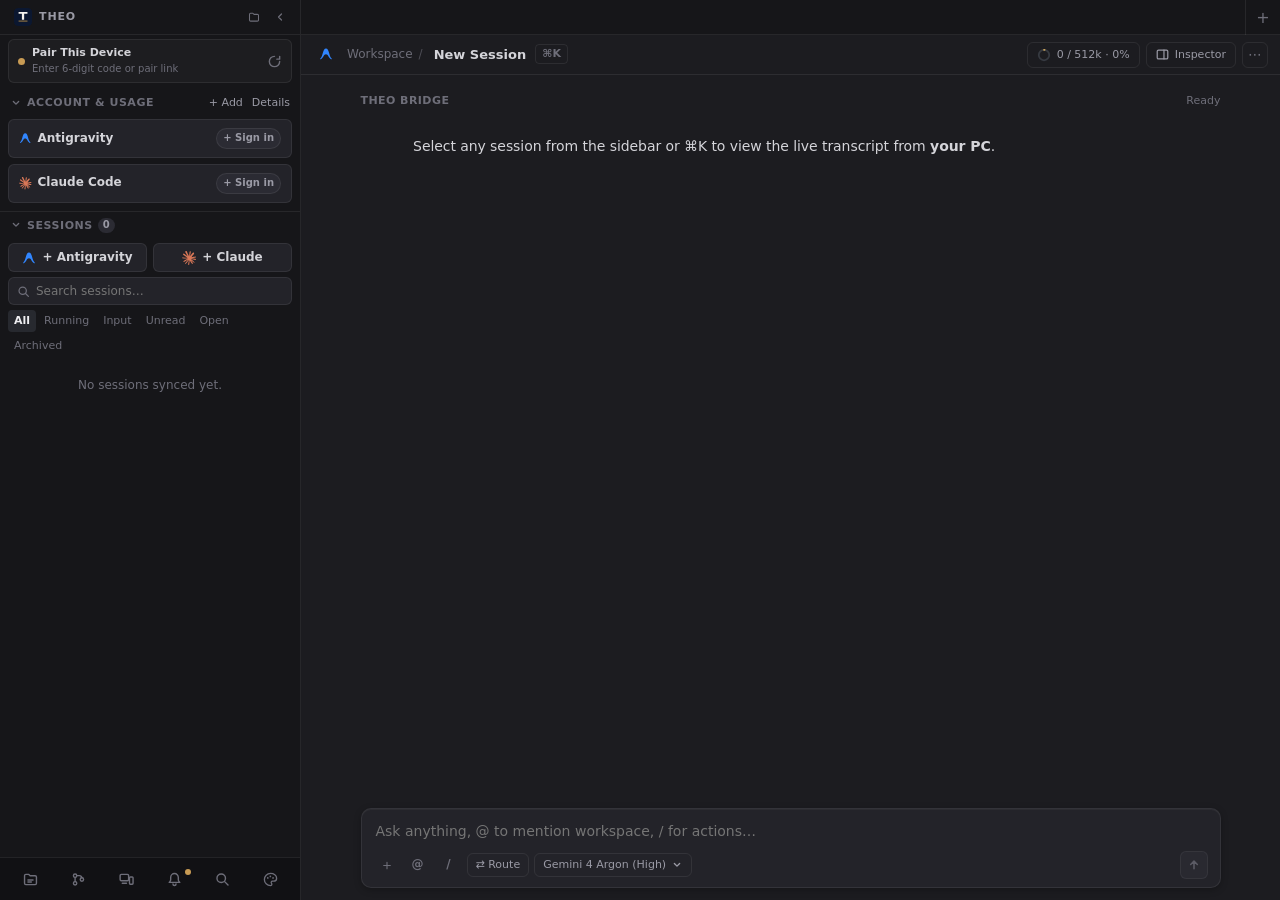
==== index.html @ 45ef4995 "fix(theo-pwa): Phase 7 review items (accents graphite only, readable group badges, overlay layers, c" ====
<!doctype html>
<html lang="en" data-theme="dark" data-palette="graphite">
<head>
  <meta charset="utf-8">
  <meta name="viewport" content="width=device-width,initial-scale=1,maximum-scale=1,user-scalable=no,viewport-fit=cover">
  <meta name="theme-color" content="#161619" id="meta-theme-color">
  <meta name="apple-mobile-web-app-capable" content="yes">
  <meta name="apple-mobile-web-app-status-bar-style" content="black-translucent">
  <meta name="apple-mobile-web-app-title" content="THEO">
  <meta name="description" content="THEO workbench for Google Antigravity and Claude Code.">
  <title>THEO</title>
  <link rel="manifest" href="manifest.json?v=97">
  <link rel="icon" type="image/svg+xml" href="icon.svg?v=97">
  <link rel="icon" type="image/png" sizes="192x192" href="icon-192.png?v=97">
  <link rel="apple-touch-icon" href="icon-180.png?v=97">
  <link rel="stylesheet" href="css/theo.css?v=97">
  <script id="pre">
    (() => {
      try {
        const d = document.documentElement;
        const raw = localStorage.getItem('theo_remote_prefs_v1');
        const p = raw ? JSON.parse(raw) : null;
        const t = p && p.themeUserSet && (p.theme === 'dark' || p.theme === 'light') ? p.theme : 'dark';
        const rawPal = p && typeof p.palette === 'string' ? p.palette : '';
        const pal = t === 'light'
          ? 'daylight'
          : (rawPal === 'velvet' || rawPal === 'espresso' || rawPal === 'graphite' ? rawPal : 'graphite');
        d.setAttribute('data-theme', t);
        d.setAttribute('data-palette', pal);
        const m = document.getElementById('meta-theme-color');
        if (m) {
          m.setAttribute(
            'content',
            t === 'light' ? '#F3F1EC' : pal === 'velvet' ? '#0C0E13' : pal === 'espresso' ? '#151311' : '#161619'
          );
        }
        if (p && p.sidebarCollapsed) {
          d.classList.add('sidebar-collapsed');
        }
        if (localStorage.getItem('theo_remote_pin_hash_v1') || localStorage.getItem('theo_remote_pin_v1') || (p && (p.pin || p.pinHash))) {
          d.classList.add('pin-locked-boot');
        }
        if ((window.navigator && window.navigator.standalone) || (window.matchMedia && window.matchMedia('(display-mode: standalone)').matches)) {
          d.classList.add('ios-standalone');
        }
      } catch (e) {}
    })();
  </script>
</head>
<body>
  <!-- Optional Security PIN Lock Overlay -->
  <div id="pin-overlay" class="pin-overlay" hidden>
    <div class="pin-card">
      <div class="pin-brand">
        <img src="icon.svg?v=97" alt="THEO" class="pin-logo">
        <div class="pin-title">THEO</div>
        <div class="brass-double-rule"></div>
      </div>
      <p class="pin-subtitle" id="pin-prompt-label">Enter 4-digit security PIN</p>
      <div class="pin-dots" id="pin-dots">
        <span></span><span></span><span></span><span></span>
      </div>
      <div class="pin-pad" id="pin-pad">
        <button type="button" data-digit="1">1</button>
        <button type="button" data-digit="2">2</button>
        <button type="button" data-digit="3">3</button>
        <button type="button" data-digit="4">4</button>
        <button type="button" data-digit="5">5</button>
        <button type="button" data-digit="6">6</button>
        <button type="button" data-digit="7">7</button>
        <button type="button" data-digit="8">8</button>
        <button type="button" data-digit="9">9</button>
        <button type="button" data-digit="clear" class="pin-fn">CLR</button>
        <button type="button" data-digit="0">0</button>
        <button type="button" data-digit="back" class="pin-fn">⌫</button>
      </div>
    </div>
  </div>

  <div class="app-shell" id="app-shell">
    <!-- Title bar of the installed desktop app; shown only when the window controls overlay is on -->
    <header class="wco-titlebar" id="wco-titlebar" aria-label="THEO window title bar">
      <img src="icon.svg?v=97" alt="" class="wco-titlebar-icon">
      <button type="button" class="wco-titlebar-search" id="wco-titlebar-search" data-open-cmd-palette="1" aria-label="Search sessions and commands (⌘K)">
        <svg viewBox="0 0 16 16" aria-hidden="true"><circle cx="7" cy="7" r="4.5" fill="none" stroke="currentColor" stroke-width="1.5"/><path d="M10.5 10.5L14 14" stroke="currentColor" stroke-width="1.5" stroke-linecap="round"/></svg>
        <span>Search sessions and commands</span>
        <kbd>⌘K</kbd>
      </button>
    </header>
    <!-- Desktop Collapsible Explorer Sidebar (300px from 1025px) -->
    <aside class="ink-rail" id="ink-rail" aria-label="THEO Sidebar">
      <!-- Persistent VS Code Explorer Sidebar -->
      <div class="ide-explorer-sidebar" id="ide-explorer-sidebar">
        <div class="ide-sidebar-top">
          <button type="button" class="ide-brand-home-btn" id="btn-sidebar-brand" data-tab="chat" data-micro-tip="Workbench" aria-label="Open THEO Workbench">
            <img src="icon.svg?v=97" alt="" class="ide-brand-icon">
            <span class="ide-sidebar-heading">THEO</span>
          </button>
          <div class="ide-sidebar-top-actions">
            <button type="button" class="ide-mini-icon-btn" data-group-act="create" data-micro-tip="New Group" aria-label="New Session Group">
              <svg viewBox="0 0 16 16"><path d="M2 4.5A1.5 1.5 0 0 1 3.5 3h3l1.5 1.5h4.5A1.5 1.5 0 0 1 14 6v6a1.5 1.5 0 0 1-1.5 1.5h-9A1.5 1.5 0 0 1 2 12z" fill="none" stroke="currentColor" stroke-width="1.4" stroke-linejoin="round"/></svg>
            </button>
            <button type="button" class="ide-mini-icon-btn" id="btn-toggle-sidebar" data-sidebar-collapse="1" data-micro-tip="Collapse Sidebar (⌘B)" aria-label="Collapse Explorer Sidebar">
              <svg viewBox="0 0 16 16"><path d="M10 4L6 8l4 4" fill="none" stroke="currentColor" stroke-width="1.6" stroke-linecap="round" stroke-linejoin="round"/></svg>
            </button>
          </div>
        </div>

        <!-- Live Connectivity Status Bar -->
        <button type="button" class="rail-conn-card" id="rail-conn-btn" aria-label="Connection details and Cloud Relay sync">
          <span class="conn-dot" id="rail-conn-dot"></span>
          <div class="conn-meta">
            <span class="conn-title" id="rail-conn-title">Connecting…</span>
            <span class="conn-sub tabular" id="rail-conn-sub">Probing :4318 &amp; Edge WS</span>
          </div>
          <svg class="icon-sm" viewBox="0 0 16 16"><path d="M13.5 8A5.5 5.5 0 1 1 8 2.5" stroke="currentColor" fill="none" stroke-width="1.5" stroke-linecap="round"/><path d="M13.5 2.5v3h-3" stroke="currentColor" fill="none" stroke-width="1.5" stroke-linecap="round" stroke-linejoin="round"/></svg>
        </button>

        <!-- Collapsible Account & Usage Section (VS Code Hub Parity) -->
        <details class="ide-side-section" id="ide-sec-accounts" open>
          <summary class="ide-side-summary">
            <span class="ide-side-summary-left">
              <span class="ide-chevron" aria-hidden="true"><svg class="ui-chev" viewBox="0 0 16 16" fill="none" stroke="currentColor" stroke-width="1.8" stroke-linecap="round" stroke-linejoin="round"><path d="M4.5 6L8 9.5L11.5 6"/></svg></span>
              <span>ACCOUNT &amp; USAGE</span>
              <span class="ide-side-count tabular" id="ide-accounts-count" hidden>0</span>
            </span>
            <span class="ide-side-summary-right">
              <button type="button" class="ide-link-pill" id="ide-toggle-3p-pill" data-toggle-3p-quota="hide" aria-label="Toggle Antigravity Claude and GPT quota bars" hidden>Hide 3P</button>
              <button type="button" class="ide-link-pill" id="ide-acct-add-btn" data-account-add-tray="1" aria-label="Add another Antigravity or Claude account">+ Add</button>
              <button type="button" class="ide-link-pill" id="ide-acct-details-btn" data-account-details="1" aria-label="Account storage and diagnostics">Details</button>
            </span>
          </summary>
          <div class="ide-add-account-tray" id="ide-add-account-tray" hidden></div>
          <div class="ide-pending-login-slot" id="ide-pending-login-slot" hidden></div>
          <div class="ide-accounts-body" id="ide-sidebar-accounts"></div>
        </details>

        <!-- Exception-only Host Health Stack (VS Code Hub Parity: Setup, Hold, Reload, Patch Notices) -->
        <div class="ide-host-health-stack" id="ide-host-health-stack" hidden></div>

        <!-- Live Approvals Strip inside Sidebar when Waiting -->
        <div class="ide-side-approvals" id="ide-sidebar-approvals" hidden></div>

        <!-- Collapsible Interactive Questions Section (VS Code Hub Parity) -->
        <details class="ide-side-section ide-sec-questions" id="ide-sec-questions" open hidden>
          <summary class="ide-side-summary">
            <span class="ide-side-summary-left">
              <span class="ide-chevron" aria-hidden="true"><svg class="ui-chev" viewBox="0 0 16 16" fill="none" stroke="currentColor" stroke-width="1.8" stroke-linecap="round" stroke-linejoin="round"><path d="M4.5 6L8 9.5L11.5 6"/></svg></span>
              <span>QUESTIONS</span>
              <span class="ide-side-count amber tabular" id="ide-questions-count">0</span>
            </span>
          </summary>
          <div class="ide-questions-body" id="ide-sidebar-questions"></div>
        </details>

        <!-- Collapsible Side Agents & Background Tasks Section (VS Code Hub Parity) -->
        <details class="ide-side-section ide-sec-bgtasks" id="ide-sec-bgtasks" open hidden>
          <summary class="ide-side-summary">
            <span class="ide-side-summary-left">
              <span class="ide-chevron" aria-hidden="true"><svg class="ui-chev" viewBox="0 0 16 16" fill="none" stroke="currentColor" stroke-width="1.8" stroke-linecap="round" stroke-linejoin="round"><path d="M4.5 6L8 9.5L11.5 6"/></svg></span>
              <span id="ide-bgtasks-heading">SIDE AGENTS &amp; TASKS</span>
              <span class="ide-side-count emerald tabular" id="ide-bgtasks-count">0</span>
            </span>
            <span class="ide-side-summary-right">
              <span class="ide-link-pill" id="ide-bgtasks-unpin" role="button" tabindex="0" data-bg-side-act="unpin" hidden>All</span>
              <span class="ide-link-pill danger" id="ide-bgtasks-stop-all" role="button" tabindex="0" data-bg-side-act="stop-all" hidden>■ Stop</span>
            </span>
          </summary>
          <div class="ide-bgtasks-body" id="ide-sidebar-bgtasks"></div>
        </details>

        <!-- Session Manager Tree (VS Code Hub Parity) -->
        <div class="ide-side-sessions">
          <div class="ide-side-summary static">
            <span class="ide-side-summary-left">
              <span class="ide-chevron" aria-hidden="true"><svg class="ui-chev" viewBox="0 0 16 16" fill="none" stroke="currentColor" stroke-width="1.8" stroke-linecap="round" stroke-linejoin="round"><path d="M4.5 6L8 9.5L11.5 6"/></svg></span>
              <span>SESSIONS</span>
              <span class="ide-side-count tabular" id="ide-sidebar-count">0</span>
            </span>
          </div>

          <div class="rail-launchers">
            <button type="button" class="launch-btn agy" id="rail-new-agy" data-quick-new="antigravity">
              <span class="prov-glyph" data-prov-icon="antigravity"></span>
              <span>+ Antigravity</span>
            </button>
            <button type="button" class="launch-btn claude" id="rail-new-claude" data-quick-new="claude">
              <span class="prov-glyph" data-prov-icon="claude"></span>
              <span>+ Claude</span>
            </button>
          </div>

          <div class="ide-search-wrap">
            <svg class="ide-search-ico" viewBox="0 0 16 16"><circle cx="7" cy="7" r="4.5" fill="none" stroke="currentColor" stroke-width="1.5"/><path d="M10.5 10.5L14 14" stroke="currentColor" stroke-width="1.5" stroke-linecap="round"/></svg>
            <input type="search" id="ide-sidebar-search" placeholder="Search sessions…" autocomplete="off" aria-label="Filter sidebar sessions">
          </div>

          <div class="ide-filter-strip" id="ide-sidebar-filters">
            <button type="button" class="ide-fchip active" data-side-filter="all">All</button>
            <button type="button" class="ide-fchip" data-side-filter="working">Running</button>
            <button type="button" class="ide-fchip" data-side-filter="needs_input">Input</button>
            <button type="button" class="ide-fchip" data-side-filter="unread">Unread</button>
            <button type="button" class="ide-fchip" data-side-filter="open">Open</button>
            <button type="button" class="ide-fchip" data-side-filter="archived">Archived</button>
            <button type="button" class="ide-fchip" id="ide-hide-desktop-chip" data-toggle-hide-desktop="1" hidden>Hide Desktop</button>
          </div>

          <div class="ide-session-tree" id="ide-sidebar-tree"></div>
        </div>

        <footer class="ide-sidebar-footer" id="ide-sidebar-footer" aria-label="Sidebar Quick Actions">
          <a class="icon-btn ide-foot-btn" id="rail-vault-btn" href="https://memory.husseinbdeir.workers.dev/" target="_blank" rel="noopener external" data-micro-tip="Memory Vault" aria-label="Open THEO Memory Vault" style="text-decoration:none">
            <svg viewBox="0 0 20 20" fill="none" stroke="currentColor" stroke-width="1.65" stroke-linecap="round" stroke-linejoin="round"><path d="M3 5.5A1.5 1.5 0 0 1 4.5 4H8l1.6 1.5h5.9A1.5 1.5 0 0 1 17 7v7.5a1.5 1.5 0 0 1-1.5 1.5h-11A1.5 1.5 0 0 1 3 14.5z"/><path d="M7 10.5h6M7 13h4"/></svg>
          </a>
          <button type="button" class="icon-btn ide-foot-btn" id="rail-workspaces-btn" data-sidebar-nav="workspaces" data-micro-tip="Repos &amp; Git" aria-label="Repos and Git">
            <svg viewBox="0 0 20 20"><circle cx="6" cy="5.5" r="2" fill="none" stroke="currentColor" stroke-width="1.6"/><circle cx="6" cy="14.5" r="2" fill="none" stroke="currentColor" stroke-width="1.6"/><circle cx="14" cy="10" r="2" fill="none" stroke="currentColor" stroke-width="1.6"/><path d="M6 7.5v5M8 5.5h3a3 3 0 0 1 3 2.5" fill="none" stroke="currentColor" stroke-width="1.6" stroke-linecap="round"/></svg>
            <span class="nav-badge steel tabular" id="badge-workspaces" hidden>0</span>
          </button>
          <button type="button" class="icon-btn ide-foot-btn" id="rail-fleet-btn" data-open-conn-modal="1" data-micro-tip="Fleet &amp; Pairing" aria-label="Fleet and Device Pairing">
            <svg viewBox="0 0 20 20" fill="none" stroke="currentColor" stroke-width="1.65" stroke-linecap="round" stroke-linejoin="round"><rect x="2.5" y="4" width="10" height="7.5" rx="1.4"/><path d="M5 14.5h5"/><rect x="13.5" y="7" width="4.2" height="8.5" rx="1"/></svg>
          </button>
          <button type="button" class="icon-btn ide-foot-btn" id="rail-push-btn" data-push-act="header-bell" data-micro-tip="Notifications" aria-label="Notifications and Web Push Alerts" style="position:relative">
            <svg viewBox="0 0 20 20"><path d="M10 3a4.5 4.5 0 0 0-4.5 4.5v2.8c0 .7-.25 1.38-.7 1.9L3.8 13.4h12.4l-1-1.2a3 3 0 0 1-.7-1.9V7.5A4.5 4.5 0 0 0 10 3zm-1.8 12.2a1.8 1.8 0 0 0 3.6 0" fill="none" stroke="currentColor" stroke-width="1.65" stroke-linecap="round" stroke-linejoin="round"/></svg>
            <span class="conn-dot" id="rail-push-dot" style="position:absolute;top:4px;right:4px;width:6px;height:6px;box-shadow:none"></span>
            <span class="push-count-badge tabular" id="rail-push-badge" hidden>0</span>
          </button>
          <button type="button" class="icon-btn ide-foot-btn" id="open-cmd-palette" data-micro-tip="Command Palette (⌘K)" aria-label="Open Command Palette">
            <svg viewBox="0 0 20 20"><circle cx="8.5" cy="8.5" r="5" fill="none" stroke="currentColor" stroke-width="1.65"/><path d="M12.5 12.5L16.5 16.5" stroke="currentColor" stroke-width="1.65" stroke-linecap="round"/></svg>
          </button>
          <button type="button" class="icon-btn ide-foot-btn" id="btn-palette-picker" data-palette-open="1" data-micro-tip="Theme &amp; Palette" aria-label="Choose Appearance Theme and Palette" aria-expanded="false">
            <svg viewBox="0 0 20 20"><path d="M10 2.8a7.2 7.2 0 1 0 0 14.4 1.6 1.6 0 0 0 1.6-1.6c0-.4-.15-.78-.4-1.06a1.5 1.5 0 0 1 1.12-2.54h1.28a3.6 3.6 0 0 0 3.6-3.6C17.2 5.2 13.98 2.8 10 2.8z" fill="none" stroke="currentColor" stroke-width="1.55" stroke-linejoin="round"/><circle cx="6.8" cy="8.2" r="1" fill="currentColor"/><circle cx="9.8" cy="6.4" r="1" fill="currentColor"/><circle cx="13" cy="8.2" r="1" fill="currentColor"/></svg>
          </button>
        </footer>
      </div>
    </aside>

    <!-- Main Content Viewport -->
    <div class="main-stage">
      <!-- Mobile & Compact Top Header -->
      <header class="mobile-topbar">
        <div class="mobile-brand">
          <img src="icon.svg?v=97" alt="THEO" class="mobile-badge">
          <div class="mobile-brand-copy">
            <div class="mobile-title-row">
              <div class="mobile-wordmark-stack">
                <span class="mobile-wordmark">THEO</span>
                <div class="brass-double-rule compact"></div>
              </div>
              <button type="button" class="conn-pill" id="mobile-conn-pill" hidden aria-label="Offline — inspect connection and retry sync">
                <span class="conn-dot" id="mobile-conn-dot"></span>
                <span id="mobile-conn-text">Offline</span>
              </button>
            </div>
          </div>
        </div>
        <div class="mobile-actions">
          <button type="button" class="icon-btn" id="mobile-push-btn" data-push-act="header-bell" aria-label="Notifications" style="position:relative">
            <svg viewBox="0 0 20 20"><path d="M10 3a4.5 4.5 0 0 0-4.5 4.5v2.8c0 .7-.25 1.38-.7 1.9L3.8 13.4h12.4l-1-1.2a3 3 0 0 1-.7-1.9V7.5A4.5 4.5 0 0 0 10 3zm-1.8 12.2a1.8 1.8 0 0 0 3.6 0" fill="none" stroke="currentColor" stroke-width="1.65" stroke-linecap="round" stroke-linejoin="round"/></svg>
            <span class="conn-dot" id="mobile-push-dot" style="position:absolute;top:5px;right:5px;width:6px;height:6px;box-shadow:none"></span>
            <span class="push-count-badge tabular" id="mobile-push-badge" hidden>0</span>
          </button>
          <a class="icon-btn" id="mobile-vault-btn" href="https://memory.husseinbdeir.workers.dev/" target="_blank" rel="noopener external" aria-label="Open THEO Memory Vault" style="text-decoration:none">
            <svg viewBox="0 0 20 20" fill="none" stroke="currentColor" stroke-width="1.7" stroke-linecap="round" stroke-linejoin="round"><path d="M3 5.5A1.5 1.5 0 0 1 4.5 4H8l1.6 1.5h5.9A1.5 1.5 0 0 1 17 7v7.5a1.5 1.5 0 0 1-1.5 1.5h-11A1.5 1.5 0 0 1 3 14.5z"/><path d="M7 10.5h6M7 13h4"/></svg>
          </a>
          <button type="button" class="icon-btn" id="mobile-cmd-btn" aria-label="Search and Commands">
            <svg viewBox="0 0 20 20"><circle cx="8.5" cy="8.5" r="5" fill="none" stroke="currentColor" stroke-width="1.7"/><path d="M12.5 12.5L16.5 16.5" fill="none" stroke="currentColor" stroke-width="1.7" stroke-linecap="round"/></svg>
          </button>
          <button type="button" class="icon-btn" id="mobile-sync-btn" aria-label="Sync Now">
            <svg viewBox="0 0 20 20"><path d="M16.5 10a6.5 6.5 0 1 1-1.9-4.6M16.5 4v3.5H13" fill="none" stroke="currentColor" stroke-width="1.7" stroke-linecap="round" stroke-linejoin="round"/></svg>
          </button>
          <button type="button" class="icon-btn" id="mobile-theme-btn" aria-label="Toggle Theme">
            <svg viewBox="0 0 20 20"><path d="M10 3a7 7 0 1 0 7 7c0-.4-.04-.8-.1-1.2A5.5 5.5 0 0 1 11.2 3.1C10.8 3.04 10.4 3 10 3z" fill="none" stroke="currentColor" stroke-width="1.7" stroke-linejoin="round"/></svg>
          </button>
        </div>
      </header>

      <!-- Scrollable View Container -->
      <main class="view-container" id="view-container">
        <!-- VIEW 1: PULSE & APPROVALS -->
        <section class="view-pane active" id="view-pulse" data-view="pulse">
          <!-- Home Screen Push Notification Banner (Top Priority) -->
          <div id="pulse-notif-banner"></div>

          <div class="ledger-hero">
            <div class="hero-left">
              <div class="desktop-view-nav-acts">
                <button type="button" class="ide-expand-sidebar-btn inline-view-expand" data-sidebar-collapse="1" aria-label="Expand Explorer Sidebar">
                  <svg viewBox="0 0 16 16"><rect x="1.5" y="2.5" width="13" height="11" rx="1.6" fill="none" stroke="currentColor" stroke-width="1.4"/><path d="M5.5 2.5v11" stroke="currentColor" stroke-width="1.4"/></svg>
                </button>
                <button type="button" class="btn-ghost-sm desktop-only-btn" data-tab="chat">Workbench</button>
              </div>
              <h1 class="hero-headline">Pulse</h1>
              <p class="hero-desc" id="pulse-subtitle">Approvals, active tasks, and account usage.</p>
            </div>
            <div class="hero-kpis" id="pulse-kpis"></div>
          </div>

          <!-- Multi-Device Fleet Bar (All Connected PCs + Edge/Direct WS Latency) -->
          <div class="fleet-strip" id="pulse-fleet-strip" hidden></div>

          <!-- Approvals & Input Queue -->
          <div class="section-block" id="approvals-section">
            <div class="section-head">
              <div>
                <h2 class="section-title">Approvals &amp; Input</h2>
                <div class="brass-rule-single"></div>
              </div>
              <span class="pill-count amber tabular" id="approvals-count-pill">0 Pending</span>
            </div>
            <div id="approvals-list" class="approvals-grid"></div>
          </div>

          <!-- Live Background Tasks & Subagents across Antigravity + Claude Code -->
          <div class="section-block" id="pulse-bgtasks-section" hidden>
            <div class="section-head">
              <div>
                <h2 class="section-title">Background Tasks &amp; Subagents</h2>
                <div class="brass-rule-single"></div>
              </div>
              <div class="pulse-bgtasks-head-actions">
                <span class="pill-count emerald tabular" id="pulse-bgtasks-count-pill">0 Running</span>
                <button type="button" class="btn-ghost-sm" id="btn-pulse-stop-all-bg" data-bg-act="stop-all-global" hidden>■ Stop All</button>
              </div>
            </div>
            <div id="pulse-bgtasks-list" class="pulse-bgtasks-grid"></div>
          </div>

          <!-- Dual-Provider Quota & Rate Limits -->
          <div class="section-block">
            <div class="section-head">
              <div>
                <h2 class="section-title">Account &amp; Usage</h2>
                <div class="brass-rule-single"></div>
              </div>
              <div class="quota-head-meta">
                <span class="meta-timestamp tabular" id="quota-updated-at">Updated just now</span>
                <button type="button" class="quota-add-btn" id="btn-toggle-3p-quota" data-toggle-3p-quota="hide" aria-label="Toggle Antigravity Claude and GPT quota bars" hidden>Hide Claude &amp; GPT</button>
                <button type="button" class="quota-add-btn" data-account-add-remote="1" aria-label="Sign in an additional Antigravity or Claude Code account">+ Add Account</button>
              </div>
            </div>
            <div class="quota-dual-grid" id="pulse-quota-grid"></div>
          </div>

          <!-- Quick Launch by Project -->
          <div class="section-block">
            <div class="section-head">
              <div>
                <h2 class="section-title">Projects</h2>
                <div class="brass-rule-single"></div>
              </div>
            </div>
            <div class="repo-launch-grid" id="pulse-repo-launchers"></div>
          </div>

          <!-- Running & Recent Sessions Snapshot -->
          <div class="section-block">
            <div class="section-head">
              <div>
                <h2 class="section-title">Running &amp; Recent Sessions</h2>
                <div class="brass-rule-single"></div>
              </div>
              <button type="button" class="text-btn" data-goto-tab="sessions">View all sessions</button>
            </div>
            <div class="sessions-compact-list" id="pulse-recent-sessions"></div>
          </div>
        </section>

        <!-- VIEW 2: SESSIONS MANAGER -->
        <section class="view-pane" id="view-sessions" data-view="sessions">
          <div class="sessions-toolbar">
            <div class="toolbar-top">
              <div class="toolbar-title-block">
                <div class="toolbar-title-row">
                  <button type="button" class="ide-expand-sidebar-btn inline-view-expand" data-sidebar-collapse="1" aria-label="Expand Explorer Sidebar">
                    <svg viewBox="0 0 16 16"><rect x="1.5" y="2.5" width="13" height="11" rx="1.6" fill="none" stroke="currentColor" stroke-width="1.4"/><path d="M5.5 2.5v11" stroke="currentColor" stroke-width="1.4"/></svg>
                  </button>
                  <h1 class="page-title">Sessions</h1>
                  <span class="pill-count steel tabular" id="sess-header-summary-pill">0 Sessions</span>
                </div>
                <div class="brass-rule-single"></div>
              </div>
              <div class="toolbar-new-btns" id="sess-new-btns">
                <button type="button" class="btn-primary agy" id="btn-sess-new-agy" data-quick-new="antigravity">
                  <span class="prov-glyph" data-prov-icon="antigravity"></span>
                  <span>+ Antigravity</span>
                </button>
                <button type="button" class="btn-primary claude" id="btn-sess-new-claude" data-quick-new="claude">
                  <span class="prov-glyph" data-prov-icon="claude"></span>
                  <span>+ Claude Code</span>
                </button>
                <button type="button" class="btn-primary group-new" id="btn-sess-new-group" data-group-act="create" aria-label="Create a new conversation group">
                  <svg class="icon-sm" viewBox="0 0 16 16" aria-hidden="true"><path d="M2 4.5A1.5 1.5 0 0 1 3.5 3h3l1.5 1.5h4.5A1.5 1.5 0 0 1 14 6v6a1.5 1.5 0 0 1-1.5 1.5h-9A1.5 1.5 0 0 1 2 12z" fill="none" stroke="currentColor" stroke-width="1.5" stroke-linejoin="round"/><path d="M8 7v3.5M6.25 8.75h3.5" fill="none" stroke="currentColor" stroke-width="1.5" stroke-linecap="round"/></svg>
                  <span>+ Group</span>
                </button>
              </div>
            </div>

            <div class="filter-bar">
              <div class="seg-control" id="sess-provider-seg">
                <button type="button" class="seg-btn active" data-prov="all">All</button>
                <button type="button" class="seg-btn" data-prov="antigravity">Antigravity</button>
                <button type="button" class="seg-btn" data-prov="claude">Claude Code</button>
              </div>
              <div class="search-input-wrap">
                <svg class="search-svg" viewBox="0 0 16 16"><circle cx="7" cy="7" r="4.5" fill="none" stroke="currentColor" stroke-width="1.5"/><path d="M10.5 10.5L14 14" stroke="currentColor" stroke-width="1.5" stroke-linecap="round"/></svg>
                <input type="search" id="sess-search-input" placeholder="Search title, workspace, branch, model…" autocomplete="off">
              </div>
            </div>

            <div class="status-chips-row" id="sess-status-chips">
              <button type="button" class="chip active" data-status-filter="all">All Sessions</button>
              <button type="button" class="chip" data-status-filter="needs_input">Needs Input</button>
              <button type="button" class="chip" data-status-filter="working">Running Now</button>
              <button type="button" class="chip" data-status-filter="unread">Unread</button>
              <button type="button" class="chip" data-status-filter="open">Open Tabs</button>
              <button type="button" class="chip" data-status-filter="archived">Archived</button>
            </div>

            <div class="status-chips-row fleet-chips-row" id="sess-device-chips" hidden></div>
          </div>

          <div id="sessions-full-list" class="sessions-grouped-container"></div>
        </section>

        <!-- VIEW 3: LIVE CHAT WORKBENCH (VS Code Editor Pane) -->
        <section class="view-pane chat-pane-layout" id="view-chat" data-view="chat">
          <!-- VS Code Multi-Tab Editor Bar -->
          <div class="ide-editor-tabs-bar" id="ide-editor-tabs-bar">
            <button type="button" class="ide-expand-sidebar-btn" id="btn-expand-sidebar-inline" data-sidebar-collapse="1" aria-label="Expand Explorer Sidebar">
              <svg viewBox="0 0 16 16"><rect x="1.5" y="2.5" width="13" height="11" rx="1.6" fill="none" stroke="currentColor" stroke-width="1.4"/><path d="M5.5 2.5v11" stroke="currentColor" stroke-width="1.4"/></svg>
            </button>
            <div class="ide-editor-tabs-scroll" id="ide-editor-tabs" role="tablist" aria-label="Open Session Tabs"></div>
            <div class="ide-editor-tabs-actions">
              <button type="button" class="ide-tab-add-btn" data-quick-new="antigravity" aria-label="New Antigravity Session Tab">+</button>
            </div>
          </div>

          <!-- Compact IDE Breadcrumb & Action Bar -->
          <div class="chat-header">
            <div class="chat-header-main">
              <span class="chat-prov-badge" id="chat-prov-badge"></span>
              <div class="chat-breadcrumb-bar">
                <span class="chat-crumb-folder" id="chat-folder-pill">Workspace</span>
                <span class="chat-crumb-sep chat-title-sep">/</span>
                <div class="chat-title-row">
                  <span class="chat-session-title" id="chat-session-title" data-chat-title-inline="1" data-micro-tip="Double-click or press F2 to rename">New Session</span>
                  <button type="button" class="ide-mini-icon-btn chat-rename-btn" id="btn-chat-rename-title" data-chat-rename-btn="1" data-micro-tip="Rename session (F2)" aria-label="Rename active session" hidden>✎</button>
                  <button type="button" class="chat-quick-switch-pill tabular" id="btn-chat-quick-switch" data-open-cmd-palette="1" data-micro-tip="Switch session (⌘K)" aria-label="Switch session (⌘K)">⌘K</button>
                </div>
                <button type="button" class="session-neon-pill" id="chat-neon-pill" hidden data-switch-neon-carbon="" data-micro-tip="Switch session from Neon to Carbon" aria-label="Neon model active — switch to Carbon">Neon</button>
              </div>
            </div>

            <div class="chat-header-actions">
              <button type="button" class="btn-chat-stop" id="btn-chat-stop" aria-label="Stop running session" hidden>
                <svg class="icon-stop-sm" viewBox="0 0 20 20"><rect x="4.5" y="4.5" width="11" height="11" rx="2.4" fill="currentColor"/></svg>
                <span>Stop</span>
              </button>
              <!-- Background Tasks & Subagents Trigger Pill -->
              <button type="button" class="bg-tasks-pill tabular" id="btn-bg-tasks" aria-label="Inspect Background Tasks and Subagents" aria-expanded="false" hidden>
                <span class="bg-pill-dot" id="bg-pill-dot" hidden></span>
                <svg class="bg-pill-ico" viewBox="0 0 16 16" fill="none" stroke="currentColor" stroke-width="1.6" stroke-linecap="round" stroke-linejoin="round" aria-hidden="true">
                  <rect x="1.5" y="2.5" width="13" height="11" rx="2"/>
                  <path d="M4.5 6.2l2.3 1.8-2.3 1.8M8.4 9.8h3"/>
                </svg>
                <span id="bg-tasks-pill-label">0</span>
              </button>
              <!-- Context Window Breakdown Trigger Pill -->
              <button type="button" class="ctx-window-pill tabular" id="btn-ctx-window" aria-label="Inspect Context Window Breakdown and compact">
                <span class="ctx-ring-wrap">
                  <svg class="ctx-ring" viewBox="0 0 24 24">
                    <circle cx="12" cy="12" r="9" class="ctx-ring-bg"/>
                    <circle cx="12" cy="12" r="9" class="ctx-ring-fill" id="ctx-ring-circle" stroke-dasharray="56.5" stroke-dashoffset="48"/>
                    <circle cx="12" cy="12" r="9" class="ctx-ring-overrun" id="ctx-ring-overrun-circle" stroke-dasharray="56.5" stroke-dashoffset="56.5" hidden/>
                  </svg>
                </span>
                <span id="ctx-pill-label">0 / 512k · 0%</span>
                <span class="ctx-overrun-pill" id="ctx-overrun-pill" hidden></span>
              </button>
              <button type="button" class="inspector-toggle-pill tabular" id="btn-toggle-inspector" aria-label="Toggle Split Inspector (Ctrl+I)" aria-expanded="false" aria-controls="ide-inspector-pane">
                <svg class="insp-pill-ico" viewBox="0 0 16 16" fill="none" stroke="currentColor" stroke-width="1.5" stroke-linecap="round" stroke-linejoin="round" aria-hidden="true">
                  <rect x="1.5" y="2.5" width="13" height="11" rx="1.6"/>
                  <path d="M9.8 2.5v11"/>
                </svg>
                <span class="insp-pill-lbl">Inspector</span>
                <span class="insp-pill-badge" id="inspector-pill-count" hidden>0</span>
              </button>
              <div class="chat-more-wrap" id="chat-more-wrap">
                <button type="button" class="ide-mini-icon-btn chat-more-btn" id="btn-chat-more" data-micro-tip="More session actions" aria-label="More session actions" aria-haspopup="menu" aria-expanded="false">⋯</button>
                <div class="chat-more-menu" id="chat-more-menu" role="menu" aria-label="Session actions" hidden>
                  <button type="button" class="ctx-menu-item split-watch-btn" id="btn-split-watch" role="menuitemcheckbox" aria-checked="false" aria-pressed="false">
                    <span>Parallel Split-Watch</span>
                    <span class="meta-timestamp" id="chat-more-split-state">Off</span>
                  </button>
                  <button type="button" class="ctx-menu-item" id="btn-chat-more-compact" data-chat-more-act="compact" role="menuitem">
                    <span>Run /compact</span>
                    <span class="meta-timestamp">Context</span>
                  </button>
                  <button type="button" class="ctx-menu-item" id="btn-chat-open-vscode" role="menuitem" hidden>
                    <span>Open in IDE</span>
                    <span class="meta-timestamp">VS Code</span>
                  </button>
                </div>
              </div>
            </div>
          </div>

          <!-- Compact VS Code Native Model & Thinking Menu Popover -->
          <div class="vs-model-menu-popover model-picker-popover" id="model-picker-popover" role="menu" aria-label="Model and Thinking Level Selector" hidden>
            <div class="vs-model-menu-head">
              <span class="vs-model-menu-title" id="model-popover-title">Model Selection</span>
              <button type="button" class="vs-model-close-btn" id="btn-close-model-picker" aria-label="Close Model Selector">✕</button>
            </div>
            <div class="model-picker-body" id="model-picker-body"></div>
          </div>

          <!-- Background Tasks & Subagents Popover Drawer -->
          <div class="ctx-Popover bg-tasks-popover" id="bg-tasks-popover" hidden>
            <div class="ctx-popover-head">
              <div>
                <h3 id="bg-popover-title">Background Tasks</h3>
              </div>
              <div class="bg-popover-head-btns">
                <button type="button" class="btn-ghost-sm" id="btn-refresh-bgtasks" aria-label="Refresh live task &amp; subagent logs">↻ Refresh</button>
                <button type="button" class="btn-ghost-sm bg-stop-all-btn" id="btn-stop-all-bgtasks" hidden>■ Stop All</button>
                <button type="button" class="icon-btn-sm" id="btn-close-bgtasks" aria-label="Close Background Tasks">✕</button>
              </div>
            </div>
            <div class="bg-popover-list" id="bg-tasks-popover-list"></div>
          </div>

          <!-- Context Window Popover Drawer -->
          <div class="ctx-Popover" id="ctx-popover" hidden>
            <div class="ctx-popover-head">
              <div>
                <h3 id="ctx-popover-title">Context Window</h3>
              </div>
              <button type="button" class="icon-btn-sm" id="btn-close-ctx">✕</button>
            </div>
            <div class="ctx-meter-summary tabular" id="ctx-meter-summary"></div>
            <div class="ctx-overrun-banner tabular" id="ctx-overrun-banner" hidden></div>
            <div class="ctx-stacked-bar" id="ctx-stacked-bar"></div>
            <div class="ctx-breakdown-list tabular" id="ctx-breakdown-list"></div>
            <div class="ctx-popover-actions">
              <button type="button" class="btn-brass-sm" id="btn-ctx-compact">
                Run <code>/compact</code>
              </button>
            </div>
          </div>

          <!-- Split Workbench Body: Primary Conversation Column + Collapsible Right-Hand IDE Inspector -->
          <div class="chat-workbench-split" id="chat-workbench-split">
            <div class="chat-primary-col" id="chat-primary-col">
              <!-- Conversation Stream -->
              <div class="chat-stream" id="chat-stream"></div>

              <!-- Docked Active Multi-Question Stepper Bar -->
              <div class="chat-question-dock" id="chat-question-dock" hidden></div>

              <!-- Live Active Background Tasks Strip -->
              <div class="chat-live-bgtasks" id="chat-live-bgtasks" hidden></div>

              <!-- Floating VS Code Command Capsule Composer -->
              <form class="chat-composer" id="chat-composer-form">
                <div class="composer-box" id="composer-box">
                  <!-- Interactive / & @ Autocomplete Popover -->
                  <div class="composer-slash-popover" id="composer-slash-popover" role="listbox" aria-label="Autocomplete suggestions" hidden></div>

                  <div class="composer-attachments" id="composer-attachments" hidden></div>

                  <div class="composer-input-row">
                    <textarea id="composer-input" rows="1" placeholder="Ask anything, @ to mention workspace, / for actions…"></textarea>
                  </div>

                  <div class="composer-footer-bar">
                    <div class="composer-footer-left">
                      <input type="file" id="composer-file-input" multiple accept="image/*,.pdf,.txt,.md,.json,.csv,.py,.js,.ts,.tsx,.jsx,.html,.css,.sql,.xml,.yaml,.yml,.ps1,.sh,.log" hidden>
                      <button type="button" class="composer-icon-pill composer-attach-btn" id="btn-composer-attach" aria-label="Attach file, screenshot, or photo">
                        <svg viewBox="0 0 20 20" fill="none" stroke="currentColor" stroke-width="1.8" stroke-linecap="round" stroke-linejoin="round"><path d="M10 4.5v11M4.5 10h11"/></svg>
                      </button>
                      <button type="button" class="composer-icon-pill" id="btn-composer-mention" aria-label="Mention workspace or file">@</button>
                      <button type="button" class="composer-icon-pill" id="btn-composer-slash" aria-label="Run slash action">/</button>
                      <button type="button" class="composer-route-toggle-pill" id="btn-toggle-composer-route" aria-label="Toggle target host and workspace routing" aria-expanded="false">
                        <span>⇄ Route</span>
                      </button>
                      <button type="button" class="composer-model-pill tabular" id="composer-model-btn" aria-haspopup="menu" aria-expanded="false" aria-label="Change Model and Thinking Level">
                        <span id="composer-model-label">Gemini 4 Argon · High</span>
                        <span class="model-pill-chev" aria-hidden="true"><svg class="ui-chev" viewBox="0 0 16 16" fill="none" stroke="currentColor" stroke-width="1.8" stroke-linecap="round" stroke-linejoin="round"><path d="M4.5 6L8 9.5L11.5 6"/></svg></span>
                      </button>

                      <div class="composer-routing-row" id="composer-routing-row">
                        <label class="composer-route-pill" aria-label="Select target machine">
                          <span class="route-pill-lbl">Host</span>
                          <select id="composer-device-select" class="composer-route-select" aria-label="Target device">
                            <option value="auto">Auto (Active Host)</option>
                          </select>
                        </label>
                        <label class="composer-route-pill" aria-label="Select working directory or BHFIRMS repo">
                          <span class="route-pill-lbl">Repo</span>
                          <select id="composer-repo-select" class="composer-route-select" aria-label="Target workspace">
                            <option value="">Default Workspace</option>
                          </select>
                        </label>
                      </div>
                    </div>

                    <div class="composer-footer-right">
                      <span class="outbox-indicator tabular" id="outbox-indicator" hidden>0 queued</span>
                      <button type="submit" class="composer-send-btn" id="composer-send-btn" aria-label="Dispatch Prompt">
                        <svg class="icon-send" viewBox="0 0 20 20" fill="none" stroke="currentColor" stroke-width="2.2" stroke-linecap="round" stroke-linejoin="round"><path d="M10 15.5V4.5M5.25 9.25L10 4.5l4.75 4.75"/></svg>
                        <svg class="icon-stop" viewBox="0 0 20 20"><rect x="5" y="5" width="10" height="10" rx="2.2" fill="currentColor"/></svg>
                      </button>
                    </div>
                  </div>
                </div>
              </form>
            </div>

            <!-- Parallel Split-Watch Secondary Session Monitor -->
            <section class="chat-split-watch-pane" id="chat-split-watch-pane" aria-label="Parallel Session Split-Watch" hidden></section>

            <!-- Right-Hand Split Inspector (Files & Preview | Git | Tasks & Outline) -->
            <div class="ide-inspector-backdrop" id="ide-inspector-backdrop" hidden></div>
            <aside class="ide-inspector-pane" id="ide-inspector-pane" aria-label="IDE Split Inspector" hidden>
              <div class="ide-inspector-head">
                <div class="ide-inspector-tabs" id="ide-inspector-tabs" role="tablist">
                  <button type="button" class="ide-insp-tab active" role="tab" aria-selected="true" data-insp-tab="files">
                    <span>Files &amp; Preview</span>
                  </button>
                  <button type="button" class="ide-insp-tab" role="tab" aria-selected="false" data-insp-tab="git">
                    <span>Git</span>
                  </button>
                  <button type="button" class="ide-insp-tab" role="tab" aria-selected="false" data-insp-tab="tasks">
                    <span>Tasks &amp; Outline</span>
                    <span class="ide-insp-badge tabular" id="insp-agents-badge" hidden>0</span>
                  </button>
                </div>
                <button type="button" class="icon-btn-sm" id="btn-close-inspector" aria-label="Close Split Inspector">✕</button>
              </div>
              <div class="ide-inspector-subbar" id="ide-inspector-subbar" hidden></div>
              <div class="ide-inspector-body" id="ide-inspector-body"></div>
            </aside>
          </div>
        </section>

        <!-- VIEW 4: WORKSPACES & GIT INSPECTOR -->
        <section class="view-pane" id="view-workspaces" data-view="workspaces">
          <div class="section-head">
            <div class="view-title-row-inline">
              <button type="button" class="ide-expand-sidebar-btn inline-view-expand" data-sidebar-collapse="1" aria-label="Expand Explorer Sidebar">
                <svg viewBox="0 0 16 16"><rect x="1.5" y="2.5" width="13" height="11" rx="1.6" fill="none" stroke="currentColor" stroke-width="1.4"/><path d="M5.5 2.5v11" stroke="currentColor" stroke-width="1.4"/></svg>
              </button>
              <div>
                <h1 class="page-title">Repositories &amp; Git</h1>
                <div class="brass-rule-single"></div>
              </div>
            </div>
            <div class="section-head-acts">
              <button type="button" class="btn-ghost-sm desktop-only-btn" data-tab="chat">Workbench</button>
              <button type="button" class="btn-ghost-sm" id="btn-refresh-git">↻ Refresh Git</button>
            </div>
          </div>

          <section class="unsaved-work-panel" id="unsaved-work-panel" aria-label="Unsaved work per PC" hidden></section>

          <div class="workspaces-layout">
            <div class="repo-selector-list" id="repo-selector-list"></div>
            <div class="repo-detail-panel" id="repo-detail-panel"></div>
          </div>
        </section>

        <!-- VIEW 5: SETTINGS & USAGE -->
        <section class="view-pane" id="view-analytics" data-view="analytics">
          <div class="section-head">
            <div class="view-title-row-inline">
              <button type="button" class="ide-expand-sidebar-btn inline-view-expand" data-sidebar-collapse="1" aria-label="Expand Explorer Sidebar">
                <svg viewBox="0 0 16 16"><rect x="1.5" y="2.5" width="13" height="11" rx="1.6" fill="none" stroke="currentColor" stroke-width="1.4"/><path d="M5.5 2.5v11" stroke="currentColor" stroke-width="1.4"/></svg>
              </button>
              <div>
                <h1 class="page-title">Settings &amp; Usage</h1>
                <div class="brass-rule-single"></div>
              </div>
            </div>
            <div class="section-head-acts">
              <button type="button" class="btn-ghost-sm desktop-only-btn" data-tab="chat">Workbench</button>
              <div class="seg-control" id="telemetry-prov-seg">
                <button type="button" class="seg-btn active" data-tel-prov="all">Combined</button>
                <button type="button" class="seg-btn" data-tel-prov="antigravity">Antigravity</button>
                <button type="button" class="seg-btn" data-tel-prov="claude">Claude Code</button>
              </div>
            </div>
          </div>

          <!-- Token Burn Summary Cards -->
          <div class="telemetry-kpi-grid tabular" id="telemetry-kpi-grid"></div>

          <!-- 7-Day Token Burn Chart -->
          <div class="section-block ledger-panel">
            <div class="section-head">
              <div>
                <h2 class="section-title">7-Day Token Velocity &amp; Turn Cadence</h2>
                <div class="brass-rule-single"></div>
              </div>
              <span class="meta-timestamp tabular" id="chart-total-label"></span>
            </div>
            <div class="chart-stage" id="telemetry-chart-stage"></div>
          </div>

          <!-- Top Sessions Ledger Table -->
          <div class="section-block ledger-panel">
            <div class="section-head">
              <div>
                <h2 class="section-title">Top Sessions by Token Consumption (7-Day)</h2>
                <div class="brass-rule-single"></div>
              </div>
            </div>
            <div class="ledger-table-wrap tabular" id="telemetry-top-table"></div>
            <div class="brass-double-rule"></div>
          </div>

          <!-- Web Push Notifications & Lock-Screen Alerts -->
          <div class="section-block" id="push-settings-panel"></div>

          <!-- Devices & Pairing -->
          <div class="section-block ledger-panel">
            <div class="section-head">
              <div>
                <h2 class="section-title">Devices &amp; Pairing</h2>
                <div class="brass-rule-single"></div>
              </div>
            </div>
            <div class="pairing-grid" id="pairing-grid"></div>
          </div>
        </section>
      </main>

      <!-- Mobile Docked Bottom Tab Bar (Flex child of main-stage pinned flush to bottom edge) -->
      <nav class="mobile-bottom-dock" id="mobile-bottom-dock" aria-label="Mobile Navigation">
        <button type="button" class="dock-btn active" data-tab="pulse">
          <svg viewBox="0 0 20 20"><path d="M2 10h3.5l2-5.5 4 11 2.5-5.5H18" fill="none" stroke="currentColor" stroke-width="1.75" stroke-linecap="round" stroke-linejoin="round"/></svg>
          <span>Pulse</span>
          <em class="dock-dot amber" id="dock-badge-pulse" hidden></em>
        </button>
        <button type="button" class="dock-btn" data-tab="sessions">
          <svg viewBox="0 0 20 20"><rect x="2.5" y="3.5" width="15" height="4" rx="1.2" fill="none" stroke="currentColor" stroke-width="1.6"/><rect x="2.5" y="10" width="15" height="6.5" rx="1.2" fill="none" stroke="currentColor" stroke-width="1.6"/></svg>
          <span>Sessions</span>
          <em class="dock-count tabular" id="dock-badge-sessions" hidden>0</em>
        </button>
        <button type="button" class="dock-btn" data-tab="chat">
          <svg viewBox="0 0 20 20"><path d="M3 4.5A1.5 1.5 0 0 1 4.5 3h11A1.5 1.5 0 0 1 17 4.5v8a1.5 1.5 0 0 1-1.5 1.5H8l-4 3v-3H4.5A1.5 1.5 0 0 1 3 12.5z" fill="none" stroke="currentColor" stroke-width="1.7" stroke-linejoin="round"/></svg>
          <span>Workbench</span>
        </button>
        <button type="button" class="dock-btn" data-tab="workspaces">
          <svg viewBox="0 0 20 20"><circle cx="6" cy="5.5" r="2" fill="none" stroke="currentColor" stroke-width="1.6"/><circle cx="6" cy="14.5" r="2" fill="none" stroke="currentColor" stroke-width="1.6"/><circle cx="14" cy="10" r="2" fill="none" stroke="currentColor" stroke-width="1.6"/><path d="M6 7.5v5M8 5.5h3a3 3 0 0 1 3 2.5" fill="none" stroke="currentColor" stroke-width="1.6" stroke-linecap="round"/></svg>
          <span>Repos</span>
        </button>
        <button type="button" class="dock-btn" data-tab="analytics">
          <svg viewBox="0 0 20 20"><path d="M3 16.5h14M5.5 14V9.5M10 14V5.5M14.5 14V7.5" fill="none" stroke="currentColor" stroke-width="1.8" stroke-linecap="round"/></svg>
          <span>Settings</span>
        </button>
      </nav>
    </div>
  </div>

  <!-- Connection & Bridge Diagnostics Modal -->
  <div class="cmd-modal" id="conn-modal" hidden>
    <div class="cmd-dialog conn-dialog">
      <div class="cmd-input-row">
        <span class="conn-dot" id="conn-modal-dot"></span>
        <strong id="conn-modal-title" style="flex:1;font-size:var(--fs-lg)">PC Link Status</strong>
        <button type="button" class="cmd-esc" id="conn-modal-close">ESC</button>
      </div>
      <div class="brass-rule-single" style="margin:0 16px"></div>
      <div class="conn-modal-body" id="conn-modal-body"></div>
    </div>
  </div>

  <!-- Add an account from THEO: the PC's background service runs the sign-in, no VS Code window needed -->
  <div class="cmd-modal" id="acct-signin-modal" hidden>
    <div class="cmd-dialog conn-dialog">
      <div class="cmd-input-row">
        <span class="conn-dot" id="acct-signin-dot"></span>
        <strong id="acct-signin-title" style="flex:1;font-size:var(--fs-lg)">Add an account</strong>
        <button type="button" class="cmd-esc" id="acct-signin-close">ESC</button>
      </div>
      <div class="brass-rule-single" style="margin:0 16px"></div>
      <div class="conn-modal-body" id="acct-signin-body"></div>
    </div>
  </div>

  <!-- Accounts & Host Diagnostics Modal (VS Code Details Parity) -->
  <div class="cmd-modal" id="acct-details-modal" role="dialog" aria-modal="true" aria-labelledby="acct-details-title" hidden>
    <div class="cmd-dialog conn-dialog">
      <div class="cmd-input-row">
        <span class="conn-dot is-live"></span>
        <strong id="acct-details-title" style="flex:1;font-size:var(--fs-lg)">Accounts &amp; Host Diagnostics</strong>
        <button type="button" class="cmd-esc" id="acct-details-close">ESC</button>
      </div>
      <div class="brass-rule-single" style="margin:0 16px"></div>
      <div class="conn-modal-body" id="acct-details-body"></div>
    </div>
  </div>

  <!-- Unchecked Notifications & Web Push Center Modal -->
  <div class="cmd-modal" id="notif-modal" hidden>
    <div class="cmd-dialog notif-dialog">
      <div class="cmd-input-row">
        <span class="conn-dot" id="notif-modal-dot"></span>
        <strong id="notif-modal-title" style="flex:1;font-size:var(--fs-lg)">Notifications &amp; Home Screen Badge</strong>
        <button type="button" class="cmd-esc" id="notif-modal-close">ESC</button>
      </div>
      <div class="brass-rule-single" style="margin:0 16px"></div>
      <div class="conn-modal-body" id="notif-modal-body"></div>
    </div>
  </div>

  <!-- ⌘K Command Palette Modal -->
  <div class="cmd-modal" id="cmd-modal" hidden>
    <div class="cmd-dialog">
      <div class="cmd-input-row">
        <svg class="cmd-search-icon" viewBox="0 0 20 20"><circle cx="8.5" cy="8.5" r="5.5" fill="none" stroke="currentColor" stroke-width="1.7"/><path d="M13 13l4 4" stroke="currentColor" stroke-width="1.7" stroke-linecap="round"/></svg>
        <input type="text" id="cmd-input" placeholder="Jump to session, repo, or run a remote THEO command…" autocomplete="off">
        <button type="button" class="cmd-esc" id="cmd-close">ESC</button>
      </div>
      <div class="brass-rule-single"></div>
      <div class="cmd-results" id="cmd-results"></div>
    </div>
  </div>

  <!-- Appearance & Palette Picker Popover -->
  <div class="theme-palette-popover" id="theme-palette-popover" role="dialog" aria-label="Appearance Palettes" hidden>
    <div class="palette-pop-head">
      <span>Appearance</span>
      <div class="palette-pop-head-acts">
        <button type="button" class="btn-ghost-sm palette-quick-btn" id="btn-theme-toggle" aria-label="Toggle Dark or Daylight theme">Theme</button>
        <button type="button" class="btn-ghost-sm palette-quick-btn" id="btn-sound-toggle" aria-label="Toggle notification chime">Chime</button>
        <button type="button" class="icon-btn-sm" id="btn-close-palette" aria-label="Close Appearance Menu">✕</button>
      </div>
    </div>
    <div class="palette-grid" id="palette-grid">
      <button type="button" class="palette-option" data-set-palette="graphite">
        <span class="palette-swatch sw-graphite"><i></i><b></b></span>
        <span class="palette-copy">
          <strong>VS Code Graphite</strong>
          <small>Neutral matte charcoal · Default</small>
        </span>
      </button>
      <button type="button" class="palette-option" data-set-palette="velvet">
        <span class="palette-swatch sw-velvet"><i></i><b></b></span>
        <span class="palette-copy">
          <strong>Obsidian Velvet</strong>
          <small>OLED deep slate &amp; champagne</small>
        </span>
      </button>
      <button type="button" class="palette-option" data-set-palette="espresso">
        <span class="palette-swatch sw-espresso"><i></i><b></b></span>
        <span class="palette-copy">
          <strong>Warm Espresso</strong>
          <small>Zero-blue-light warm umber</small>
        </span>
      </button>
      <button type="button" class="palette-option" data-set-palette="daylight">
        <span class="palette-swatch sw-daylight"><i></i><b></b></span>
        <span class="palette-copy">
          <strong>Daylight</strong>
          <small>Warm ivory paper &amp; crisp ink</small>
        </span>
      </button>
    </div>
  </div>

  <!-- Sidebar Session Rich Hover Preview Card (Zero native [title] tooltips) -->
  <div class="ide-hover-card" id="ide-hover-card" aria-hidden="true" hidden></div>

  <!-- Sidebar / Action Instant Hover Micro-Pill -->
  <div class="ide-micro-tip" id="ide-micro-tip" role="tooltip" hidden></div>

  <!-- Session Context Menu -->
  <div class="ide-context-menu" id="ide-context-menu" role="menu" hidden></div>

  <!-- Toast Stack -->
  <div class="toast-stack" id="toast-stack" aria-live="polite"></div>

  <script src="js/endpoints.js?v=97"></script>
  <script src="js/models.js?v=97"></script>
  <script src="js/transport.js?v=97"></script>
  <script src="js/sidebar.js?v=97"></script>
  <script src="js/inspector.js?v=97"></script>
  <script src="js/chat.js?v=97"></script>
  <script src="js/views.js?v=97"></script>
  <script src="js/app.js?v=97"></script>
</body>
</html>
---- css/theo.css ----
:root,
html[data-theme="light"] {
  --bg-obsidian: #FCFBF8;
  --bg-plate: #F3F1EC;
  --bg-activity: #EAE7DF;
  --bg-ink: #FFFFFF;
  --bg-elevated: #ECEAE3;
  --bg-card: #FFFFFF;
  --bg-card-hover: #F8F7F3;
  --bg-glass: rgba(246, 245, 240, 0.94);
  --border-subtle: rgba(24, 24, 27, 0.09);
  --border-hairline: rgba(24, 24, 27, 0.05);
  --border-strong: rgba(161, 110, 36, 0.36);
  --surface-bevel: inset 0 1px 0 rgba(255, 255, 255, 0.78);
  --text-heading: #141519;
  --text-primary: #23252B;
  --text-secondary: #525662;
  --text-muted: #767B89;
  --code-inline-bg: rgba(24, 24, 27, 0.055);
  --code-inline-border: rgba(24, 24, 27, 0.10);
  --code-inline-fg: #6E4B16;
  --chip-bg: #F2F0EA;
  --chip-border: rgba(24, 24, 27, 0.13);
  --chip-hover-bg: #E8E5DC;
  --brass: #A67224;
  --brass-deep: #8A5C18;
  --brass-glow: rgba(166, 114, 36, 0.14);
  --steel: #2B5FD9;
  --steel-deep: #1E4BB8;
  --agy: #2B6CB0;
  --agy-soft: rgba(43, 108, 176, 0.11);
  --3p-pool: #6D5CE7;
  --3p-pool-soft: rgba(109, 92, 231, 0.08);
  --3p-pool-border: rgba(109, 92, 231, 0.28);
  --claude: #C45A3A;
  --claude-soft: rgba(196, 90, 58, 0.12);
  --emerald: #1F8A5B;
  --emerald-soft: rgba(31, 138, 91, 0.13);
  --amber: #C67A12;
  --amber-soft: rgba(198, 122, 18, 0.13);
  --crimson: #C93737;
  --crimson-soft: rgba(201, 55, 55, 0.12);
  --shadow-lg: 0 18px 42px rgba(18, 19, 23, 0.13), 0 2px 6px rgba(18, 19, 23, 0.06);
  --shadow-sm: 0 1px 3px rgba(18, 19, 23, 0.06), inset 0 1px 0 rgba(255, 255, 255, 0.7);
}

/* Default Dark Palette: VS Code Modern Graphite (Low-glare matte charcoal & champagne depth).
   --steel, --agy, --claude and --emerald are the THEO Hub extension's own accents
   (theo-hub/resources/hub.css: --status-pending, --progress-agy, --progress-claude, --status-busy),
   so quota bars, status dots and selection read the same in the PWA and in VS Code.
   Velvet and Espresso keep their own calmer accents and pin them in their blocks. */
html[data-theme="dark"] {
  --bg-obsidian: #1C1C20;
  --bg-plate: #161619;
  --bg-activity: #111114;
  --bg-ink: #232329;
  --bg-elevated: #2B2B33;
  --bg-card: #202026;
  --bg-card-hover: #26262E;
  --bg-glass: rgba(22, 22, 25, 0.92);
  --border-subtle: rgba(255, 255, 255, 0.075);
  --border-hairline: rgba(255, 255, 255, 0.042);
  --border-strong: rgba(200, 162, 90, 0.38);
  --surface-bevel: inset 0 1px 0 rgba(255, 255, 255, 0.045);
  --text-heading: #EFEFF2;
  --text-primary: #D4D4D9;
  --text-secondary: #9A9AA5;
  --text-muted: #6E6E79;
  --code-inline-bg: rgba(255, 255, 255, 0.055);
  --code-inline-border: rgba(255, 255, 255, 0.085);
  --code-inline-fg: #DFC9A3;
  --chip-bg: #25252C;
  --chip-border: rgba(255, 255, 255, 0.105);
  --chip-hover-bg: #2F2F38;
  --brass: #C8A25A;
  --brass-deep: #AD8740;
  --brass-glow: rgba(200, 162, 90, 0.14);
  --steel: #3B82F6;
  --steel-deep: #2563EB;
  --agy: #3186FF;
  --agy-soft: rgba(49, 134, 255, 0.14);
  --3p-pool: #8B7CF6;
  --3p-pool-soft: rgba(139, 124, 246, 0.08);
  --3p-pool-border: rgba(139, 124, 246, 0.28);
  --claude: #D97757;
  --claude-soft: rgba(217, 119, 87, 0.14);
  --emerald: #89D185;
  --emerald-soft: rgba(137, 209, 133, 0.14);
  --amber: #C89B54;
  --amber-soft: rgba(200, 155, 84, 0.14);
  --crimson: #BC767A;
  --crimson-soft: rgba(188, 118, 122, 0.14);
  --shadow-lg: 0 22px 52px rgba(0, 0, 0, 0.58), 0 0 0 1px rgba(255, 255, 255, 0.04);
  --shadow-sm: 0 2px 7px rgba(0, 0, 0, 0.26), inset 0 1px 0 rgba(255, 255, 255, 0.04);
}

/* Preset 2: Obsidian Velvet (Deep OLED slate & cool silver-champagne) */
html[data-theme="dark"][data-palette="velvet"] {
  --bg-obsidian: #111319;
  --bg-plate: #0C0E13;
  --bg-activity: #08090D;
  --bg-ink: #171A23;
  --bg-elevated: #1F2330;
  --bg-card: #151821;
  --bg-card-hover: #1B1F2B;
  --bg-glass: rgba(12, 14, 19, 0.92);
  --code-inline-fg: #D5C8AE;
  --chip-bg: #1B1E29;
  --chip-hover-bg: #232736;
  --brass: #CFA968;
  --steel: #86AAFA;
  --steel-deep: #5D79A6;
  --agy: #6E95C8;
  --agy-soft: rgba(110, 149, 200, 0.13);
  --claude: #C97A5E;
  --claude-soft: rgba(201, 122, 94, 0.14);
  --emerald: #6E9E82;
  --emerald-soft: rgba(110, 158, 130, 0.14);
}

/* Preset 3: Warm Espresso (Zero-blue-light nocturnal umber & parchment) */
html[data-theme="dark"][data-palette="espresso"] {
  --bg-obsidian: #1C1917;
  --bg-plate: #151311;
  --bg-activity: #100E0C;
  --bg-ink: #25211E;
  --bg-elevated: #2E2925;
  --bg-card: #211D1B;
  --bg-card-hover: #292421;
  --bg-glass: rgba(21, 19, 17, 0.93);
  --text-heading: #F3EDE6;
  --text-primary: #DDD5CC;
  --text-secondary: #A69D94;
  --text-muted: #7A7169;
  --code-inline-fg: #E6C896;
  --chip-bg: #282320;
  --chip-hover-bg: #332D29;
  --brass: #D4A359;
  --steel: #8FB4D8;
  --steel-deep: #5D79A6;
  --agy: #6E95C8;
  --agy-soft: rgba(110, 149, 200, 0.13);
  --claude: #C97A5E;
  --claude-soft: rgba(201, 122, 94, 0.14);
  --emerald: #7EC896;
  --emerald-soft: rgba(110, 158, 130, 0.14);
}

/* @scales:start */
/* Design scales (Phase 6). One scale per property; every rule below this header uses these
   tokens. scripts/verify_design_tokens.cjs fails on a raw px font-size, a raw radius or a raw
   colour outside this header.

   Type     --fs-2xs 10 | --fs-xs 11 | --fs-sm 12 | --fs-md 13 (base) | --fs-lg 14 | --fs-xl 16 | --fs-2xl 20
   Radius   --r-sm 4 (chips, badges, small buttons) | --r-md 6 (controls, cards, rows)
            --r-lg 10 (panels, sheets, modals) | --r-pill
   Fonts    --font-ui for all interface text, numerals included (.tabular aligns digits);
            --font-mono only for code, paths, commands and keyboard keys.
   Colour   Accents: --brass --steel --agy --claude --emerald --amber --crimson --violet.
            Tints use one ladder: 4 | 8 | 14 (--x-soft) | 22 | 36 (--x-line) | 55 | 78 percent.
            Neutral fills: --tint-1 hover, --tint-2 tracks and counts, --tint-3 pressed, --tint-4 scrollbar hover.
   Borders  Separators use --border-hairline. Control and card outlines use --border-subtle.
            An accent border (--x-line) is allowed only to show state: active, selected,
            running, waiting or error. */
:root {
  --font-ui: -apple-system, BlinkMacSystemFont, 'Segoe UI', system-ui, Roboto, 'Helvetica Neue', Arial, sans-serif;
  --font-mono: ui-monospace, SFMono-Regular, 'SF Mono', Menlo, Consolas, 'Liberation Mono', monospace;
  --fs-2xs: 10px;
  --fs-xs: 11px;
  --fs-sm: 12px;
  --fs-md: 13px;
  --fs-lg: 14px;
  --fs-xl: 16px;
  --fs-2xl: 20px;
  --r-sm: 4px;
  --r-md: 6px;
  --r-lg: 10px;
  --r-pill: 999px;
  --on-accent: #FFFFFF;
  --on-accent-ink: #111114;
  --paper: #FFFFFF;
  --tint: #94A3B8;
  --tint-1: color-mix(in srgb, var(--tint) 8%, transparent);
  --tint-2: color-mix(in srgb, var(--tint) 14%, transparent);
  --tint-3: color-mix(in srgb, var(--tint) 22%, transparent);
  --tint-4: color-mix(in srgb, var(--tint) 36%, transparent);
  --scrim: rgba(4, 9, 20, 0.76);
  --scrim-soft: rgba(0, 0, 0, 0.45);
  --violet: var(--3p-pool);
  --steel-soft: color-mix(in srgb, var(--steel) 14%, transparent);
  --violet-soft: color-mix(in srgb, var(--violet) 14%, transparent);
  --brass-line: color-mix(in srgb, var(--brass) 36%, transparent);
  --steel-line: color-mix(in srgb, var(--steel) 36%, transparent);
  --agy-line: color-mix(in srgb, var(--agy) 36%, transparent);
  --claude-line: color-mix(in srgb, var(--claude) 36%, transparent);
  --emerald-line: color-mix(in srgb, var(--emerald) 36%, transparent);
  --amber-line: color-mix(in srgb, var(--amber) 36%, transparent);
  --crimson-line: color-mix(in srgb, var(--crimson) 36%, transparent);
  --violet-line: color-mix(in srgb, var(--violet) 36%, transparent);
  --focus: var(--steel);
  --titlebar-h: 0px;
}

:root,
html[data-theme="light"] {
  --surface-raise: rgba(15, 23, 42, 0.03);
  --shadow-ink: #121317;
  --on-emerald: #FFFFFF;
}

html[data-theme="dark"] {
  --surface-raise: rgba(255, 255, 255, 0.03);
  --shadow-ink: #000000;
  --on-emerald: #111114;
}
/* @scales:end */

*, *::before, *::after {
  box-sizing: border-box;
  -webkit-tap-highlight-color: transparent;
}

html, body {
  margin: 0;
  padding: 0;
  width: 100%;
  height: 100vh;
  min-height: 100vh;
  background: var(--bg-obsidian);
  color: var(--text-primary);
  font-family: var(--font-ui);
  font-size: var(--fs-md);
  line-height: 1.48;
  overflow: hidden;
  -webkit-font-smoothing: antialiased;
}

@media not all and (display-mode: standalone) {
  html:not(.ios-standalone),
  html:not(.ios-standalone) body,
  html:not(.ios-standalone) .app-shell {
    height: 100dvh;
    min-height: 100dvh;
  }
}

html.ios-standalone,
html.ios-standalone body,
html.ios-standalone .app-shell,
html.ios-standalone .main-stage {
  height: 100vh !important;
  min-height: 100vh !important;
  max-height: 100vh !important;
}

.tabular {
  font-variant-numeric: tabular-nums;
}

code, pre, kbd, .mono {
  font-family: var(--font-mono);
  font-variant-numeric: tabular-nums;
}

button, input, select, textarea {
  font: inherit;
  color: inherit;
}

button {
  cursor: pointer;
  border: none;
  background: none;
}

[hidden], .hidden {
  display: none !important;
}

/* Retired ledger brass rules — hidden in IDE workbench */
.brass-double-rule,
.brass-rule-single {
  display: none !important;
}

/* App Shell */
.app-shell {
  position: fixed;
  top: 0;
  left: 0;
  right: 0;
  display: grid;
  grid-template-columns: auto minmax(0, 1fr);
  height: 100vh;
  height: 100dvh;
  min-height: 100vh;
  min-height: 100dvh;
  width: 100%;
  background: var(--bg-obsidian);
}

/* Left IDE Dock (Activity Bar + Collapsible Explorer Sidebar) */
.ink-rail {
  background: var(--bg-plate);
  border-right: 1px solid var(--border-subtle);
  display: flex;
  flex-direction: row;
  align-items: stretch;
  padding: 0;
  gap: 0;
  height: 100%;
  min-height: 0;
  z-index: 20;
}

.brand-lockup {
  display: flex;
  align-items: center;
  gap: 12px;
}

.brand-badge {
  width: 40px;
  height: 40px;
  border-radius: var(--r-lg);
  box-shadow: var(--shadow-sm);
}

.brand-name-row {
  display: flex;
  align-items: center;
  gap: 7px;
}

.brand-wordmark {
  font-family: var(--font-ui);
  font-weight: 800;
  font-size: var(--fs-2xl);
  letter-spacing: 0.1em;
  color: var(--text-primary);
}

.brand-rev-pill {
  font-size: var(--fs-2xs);
  font-weight: 700;
  letter-spacing: 0.08em;
  padding: 2px 5px;
  border-radius: var(--r-sm);
  background: var(--brass-glow);
  color: var(--brass);
  border: 1px solid var(--border-strong);
}

.brand-sub {
  display: block;
  font-size: var(--fs-2xs);
  font-weight: 600;
  letter-spacing: 0.14em;
  color: var(--text-muted);
}

/* Connectivity Card */
.rail-conn-card {
  display: flex;
  align-items: center;
  gap: 10px;
  width: 100%;
  text-align: left;
  padding: 10px 12px;
  border-radius: var(--r-lg);
  background: var(--bg-ink);
  border: 1px solid var(--border-subtle);
  transition: border-color 0.18s, transform 0.15s;
}

.rail-conn-card:hover {
  border-color: var(--border-strong);
}

.conn-dot {
  width: 7px;
  height: 7px;
  border-radius: 50%;
  background: var(--amber);
  box-shadow: none;
  flex-shrink: 0;
}

.conn-dot.live {
  background: var(--emerald);
  box-shadow: none;
}

.conn-dot.cloud {
  background: var(--brass);
  box-shadow: none;
}

.conn-meta {
  flex: 1;
  min-width: 0;
}

.conn-title {
  display: block;
  font-size: var(--fs-sm);
  font-weight: 600;
  color: var(--text-primary);
}

.conn-sub {
  display: block;
  font-size: var(--fs-xs);
  color: var(--text-muted);
  white-space: nowrap;
  overflow: hidden;
  text-overflow: ellipsis;
}

.icon-sm {
  width: 15px;
  height: 15px;
  color: var(--text-muted);
  flex-shrink: 0;
}

/* Quick Launchers */
.rail-launchers {
  display: grid;
  grid-template-columns: repeat(2, minmax(0, 1fr));
  gap: 8px;
}

.launch-btn {
  display: flex;
  align-items: center;
  justify-content: center;
  gap: 6px;
  padding: 8.5px 8px;
  border-radius: var(--r-lg);
  font-size: var(--fs-sm);
  font-weight: 600;
  border: 1px solid var(--border-subtle);
  background: var(--bg-ink);
  transition: all 0.16s;
}

.launch-btn.agy:hover {
  border-color: var(--agy);
  background: var(--agy-soft);
}

.launch-btn.claude:hover {
  border-color: var(--claude);
  background: var(--claude-soft);
}

.prov-glyph {
  display: inline-flex;
  width: 14px;
  height: 14px;
}

.prov-glyph svg {
  width: 100%;
  height: 100%;
}

/* Primary Nav */
.rail-nav {
  display: flex;
  flex-direction: column;
  gap: 4px;
  flex: 1;
}

.nav-item {
  display: flex;
  align-items: center;
  gap: 11px;
  padding: 10px 12px;
  border-radius: var(--r-lg);
  color: var(--text-secondary);
  font-weight: 500;
  font-size: var(--fs-lg);
  transition: all 0.15s;
  text-align: left;
}

.nav-item:hover {
  background: var(--tint-1);
  color: var(--text-primary);
}

.nav-item.active {
  background: linear-gradient(90deg, var(--brass-glow), color-mix(in srgb, var(--steel) 8%, transparent));
  color: var(--text-primary);
  border-left: 3px solid var(--brass);
  font-weight: 600;
}

.nav-icon {
  width: 18px;
  height: 18px;
  flex-shrink: 0;
  color: var(--brass);
}

.nav-label {
  flex: 1;
}

.nav-badge {
  font-size: var(--fs-xs);
  font-weight: 700;
  padding: 2px 6px;
  border-radius: var(--r-pill);
}

.nav-badge.amber {
  background: var(--amber-soft);
  color: var(--amber);
}

.nav-badge.steel {
  background: var(--steel-soft);
  color: var(--steel);
}

.nav-badge.brass {
  background: var(--brass-glow);
  color: var(--brass);
}

.rail-footer {
  display: flex;
  flex-direction: column;
  gap: 10px;
  padding-top: 12px;
  border-top: 1px solid var(--border-subtle);
}

.rail-cmd-btn {
  display: flex;
  align-items: center;
  justify-content: space-between;
  padding: 8px 11px;
  border-radius: var(--r-lg);
  background: var(--bg-ink);
  border: 1px solid var(--border-subtle);
  font-size: var(--fs-sm);
  color: var(--text-secondary);
}

.rail-cmd-btn kbd {
  font-size: var(--fs-xs);
  padding: 1px 5px;
  border-radius: var(--r-sm);
  background: var(--bg-elevated);
  color: var(--brass);
}

.rail-footer-actions {
  display: flex;
  justify-content: space-between;
  gap: 8px;
}

.icon-btn {
  flex: 1;
  display: inline-flex;
  align-items: center;
  justify-content: center;
  height: 36px;
  border-radius: var(--r-lg);
  background: var(--bg-ink);
  border: 1px solid var(--border-subtle);
  color: var(--text-secondary);
  transition: all 0.15s;
}

.icon-btn:hover {
  border-color: var(--brass);
  color: var(--brass);
}

.icon-btn svg {
  width: 17px;
  height: 17px;
}

/* Main Stage */
.main-stage {
  display: flex;
  flex-direction: column;
  height: 100%;
  min-height: 0;
  overflow: hidden;
  position: relative;
}

.mobile-topbar {
  display: none;
  align-items: center;
  justify-content: space-between;
  gap: 8px;
  padding: calc(env(safe-area-inset-top, 0px) + 8px) max(16px, env(safe-area-inset-right, 16px)) 8px max(16px, env(safe-area-inset-left, 16px));
  background: var(--bg-glass);
  backdrop-filter: blur(18px);
  -webkit-backdrop-filter: blur(18px);
  border-bottom: 1px solid var(--border-subtle);
  z-index: 25;
  flex-shrink: 0;
}

.mobile-brand {
  display: flex;
  align-items: center;
  gap: 9px;
  min-width: 0;
  flex: 1;
}

.mobile-brand-copy {
  display: flex;
  align-items: center;
  min-width: 0;
  flex: 1;
}

.mobile-badge {
  width: 34px;
  height: 34px;
  border-radius: var(--r-lg);
  flex-shrink: 0;
  box-shadow: var(--shadow-sm);
}

.mobile-title-row {
  display: flex;
  align-items: center;
  gap: 8px;
  min-width: 0;
}

.mobile-wordmark-stack {
  display: inline-flex;
  flex-direction: column;
  justify-content: center;
  flex-shrink: 0;
}

.mobile-wordmark {
  font-family: var(--font-ui);
  font-weight: 800;
  font-size: var(--fs-xl);
  letter-spacing: 0.1em;
  line-height: 1.05;
}

.mobile-wordmark-stack .brass-double-rule.compact {
  height: 3.5px;
  margin-top: 2px;
  width: 100%;
}

.conn-pill {
  display: inline-flex;
  align-items: center;
  gap: 5px;
  height: 26px;
  font-size: var(--fs-xs);
  font-weight: 600;
  padding: 0 9px;
  border-radius: var(--r-pill);
  background: var(--bg-ink);
  border: 1px solid var(--border-subtle);
  color: var(--text-primary);
  white-space: nowrap;
  min-width: 0;
  max-width: 148px;
  overflow: hidden;
  text-overflow: ellipsis;
  transition: border-color 0.15s, background 0.15s;
}

.conn-pill:hover,
.conn-pill:active {
  border-color: var(--brass);
}

.mobile-actions {
  display: flex;
  gap: 6px;
  flex-shrink: 0;
}

.mobile-actions .icon-btn {
  width: 34px;
  height: 34px;
  flex: none;
}

/* View Container */
.view-container {
  flex: 1;
  min-height: 0;
  overflow-y: auto;
  padding: 24px 28px 40px;
}

.view-container.chat-active {
  overflow: hidden;
  display: flex;
  flex-direction: column;
  padding-bottom: 16px;
}

.view-pane {
  display: none;
  max-width: 1260px;
  margin: 0 auto;
  animation: fadeIn 0.18s ease-out;
}

.view-pane.active {
  display: block;
}

.view-pane.chat-pane-layout.active {
  display: flex;
  flex-direction: column;
  flex: 1;
  width: 100%;
  height: 100%;
  max-height: 100%;
  min-height: 0;
}

@keyframes fadeIn {
  from { opacity: 0; transform: translateY(4px); }
  to { opacity: 1; transform: translateY(0); }
}

/* Ledger Hero */
.ledger-hero {
  display: flex;
  align-items: center;
  justify-content: space-between;
  gap: 20px;
  padding: 18px 20px;
  border-radius: var(--r-lg);
  background: var(--bg-plate);
  border: 1px solid var(--border-subtle);
  box-shadow: var(--shadow-sm);
  margin-bottom: 18px;
}

html[data-theme="light"] .ledger-hero {
  background: var(--bg-plate);
}

.eyebrow {
  font-size: var(--fs-xs);
  font-weight: 600;
  letter-spacing: 0.08em;
  color: var(--text-muted);
  text-transform: uppercase;
}

.hero-headline, .page-title {
  font-family: var(--font-ui);
  font-weight: 700;
  font-size: var(--fs-2xl);
  letter-spacing: -0.015em;
  margin: 3px 0 3px;
}

.hero-desc {
  margin: 0;
  color: var(--text-muted);
  font-size: var(--fs-md);
}

.hero-kpis {
  display: grid;
  grid-template-columns: repeat(4, minmax(0, 1fr));
  gap: 8px;
}

.kpi-tile {
  padding: 9px 12px;
  border-radius: var(--r-md);
  background: var(--bg-ink);
  border: 1px solid var(--border-subtle);
  text-align: center;
}

html[data-theme="light"] .kpi-tile {
  background: var(--bg-ink);
}

.kpi-val {
  display: block;
  font-size: var(--fs-2xl);
  font-weight: 700;
  color: var(--text-primary);
}

.kpi-val.amber { color: var(--amber); }
.kpi-val.emerald { color: var(--emerald); }
.kpi-val.steel { color: var(--steel); }
.kpi-val.brass { color: var(--brass); }

.kpi-lbl {
  font-size: var(--fs-xs);
  color: var(--text-muted);
  font-weight: 600;
}

/* Section Blocks */
.section-block {
  margin-bottom: 24px;
}

.section-head {
  display: flex;
  align-items: flex-end;
  justify-content: space-between;
  gap: 12px;
  margin-bottom: 12px;
}

.section-title {
  font-family: var(--font-ui);
  font-size: var(--fs-xl);
  font-weight: 700;
  letter-spacing: 0.03em;
  margin: 0;
}

.meta-timestamp {
  font-size: var(--fs-sm);
  color: var(--text-muted);
}

.pill-count {
  font-size: var(--fs-sm);
  font-weight: 700;
  padding: 3px 10px;
  border-radius: var(--r-pill);
}

.pill-count.amber {
  background: var(--amber-soft);
  color: var(--amber);
  border: 1px solid var(--amber-line);
}

.pill-count.emerald {
  background: var(--emerald-soft);
  color: var(--emerald);
}

/* Approvals Grid */
.approvals-grid {
  display: grid;
  grid-template-columns: repeat(auto-fill, minmax(min(100%, 320px), 1fr));
  gap: 12px;
}

.approval-card {
  padding: 15px 16px;
  border-radius: var(--r-lg);
  background: var(--bg-card);
  border: 1px solid var(--amber-line);
  box-shadow: var(--shadow-sm);
  display: flex;
  flex-direction: column;
  gap: 10px;
}

.approval-card.clear-state {
  border-color: var(--border-subtle);
  flex-direction: row;
  align-items: center;
  justify-content: space-between;
}

.approval-top {
  display: flex;
  align-items: center;
  justify-content: space-between;
  gap: 8px;
}

.approval-prov {
  display: inline-flex;
  align-items: center;
  gap: 6px;
  font-size: var(--fs-sm);
  font-weight: 700;
}

.approval-tool-badge {
  font-size: var(--fs-xs);
  font-weight: 600;
  padding: 2px 8px;
  border-radius: var(--r-md);
  background: var(--amber-soft);
  color: var(--amber);
}

.approval-title {
  font-weight: 600;
  font-size: var(--fs-lg);
}

.approval-detail {
  font-size: var(--fs-sm);
  color: var(--text-muted);
  background: var(--bg-ink);
  border: 1px solid var(--border-subtle);
  padding: 7px 10px;
  border-radius: var(--r-md);
  overflow-x: auto;
}

.approval-actions {
  display: flex;
  gap: 8px;
}

.btn-approve {
  flex: 1;
  padding: 8px 12px;
  border-radius: var(--r-md);
  background: var(--emerald);
  color: var(--on-accent-ink);
  font-weight: 700;
  font-size: var(--fs-md);
}

.btn-reject {
  padding: 8px 12px;
  border-radius: var(--r-md);
  background: var(--crimson-soft);
  color: var(--crimson);
  border: 1px solid var(--crimson-line);
  font-weight: 600;
  font-size: var(--fs-md);
}

.btn-inspect {
  padding: 8px 12px;
  border-radius: var(--r-md);
  background: var(--bg-elevated);
  color: var(--text-secondary);
  font-weight: 600;
  font-size: var(--fs-md);
}

/* Dual-Provider Quota Cards */
.quota-dual-grid {
  display: grid;
  grid-template-columns: repeat(auto-fit, minmax(min(100%, 330px), 1fr));
  gap: 14px;
}

.quota-card {
  padding: 18px;
  border-radius: var(--r-lg);
  background: var(--bg-card);
  border: 1px solid var(--border-subtle);
  box-shadow: var(--shadow-sm);
  transition: border-color 0.16s ease, box-shadow 0.16s ease;
}

.quota-card.is-active.multi {
  border-color: var(--emerald-line);
}

.quota-card.is-secondary {
  opacity: 0.95;
}

.quota-card.collapsed {
  padding: 13px 18px;
}

.quota-head-meta {
  display: flex;
  align-items: center;
  gap: 10px;
  flex-wrap: wrap;
}

.quota-add-btn {
  padding: 5px 11px;
  border-radius: var(--r-pill);
  font-size: var(--fs-sm);
  font-weight: 700;
  background: var(--bg-elevated);
  color: var(--steel);
  border: 1px solid var(--border-strong);
  cursor: pointer;
  transition: background 0.15s ease, border-color 0.15s ease;
}

.quota-add-btn:hover {
  border-color: var(--steel);
  color: var(--text-primary);
}

.quota-card-head {
  display: flex;
  align-items: center;
  justify-content: space-between;
  gap: 8px;
  margin-bottom: 8px;
}

.quota-card.collapsed .quota-card-head {
  margin-bottom: 0;
}

.quota-card-toggle {
  flex: 1;
  min-width: 0;
  padding: 0;
  background: none;
  border: none;
  color: inherit;
  font: inherit;
  text-align: left;
  cursor: pointer;
}

.quota-head-actions {
  display: flex;
  align-items: center;
  gap: 5px;
  flex-shrink: 0;
}

.quota-title-stack {
  display: flex;
  flex-direction: column;
  gap: 3px;
  min-width: 0;
}

.quota-title-line {
  display: flex;
  align-items: center;
  gap: 6px;
  min-width: 0;
}

.quota-title-name {
  white-space: nowrap;
  flex-shrink: 0;
}

.quota-sub-line {
  display: flex;
  align-items: center;
  justify-content: space-between;
  flex-wrap: nowrap;
  gap: 8px;
  margin-bottom: 10px;
  min-width: 0;
}

.quota-sub-line .meta-timestamp {
  overflow: hidden;
  text-overflow: ellipsis;
  white-space: nowrap;
  min-width: 0;
}

.quota-nick-btn:disabled {
  opacity: 0.25;
  cursor: default;
}

.quota-nick-pill {
  font-size: var(--fs-xs);
  font-weight: 700;
  padding: 1px 7px;
  margin-left: 4px;
  border-radius: var(--r-pill);
  background: var(--agy-soft);
  color: var(--agy);
  border: 1px solid var(--agy-line);
}

.quota-nick-pill.claude {
  background: var(--claude-soft);
  color: var(--claude);
  border-color: var(--claude-line);
}

.quota-active-pill {
  display: inline-flex;
  align-items: center;
  gap: 5px;
  font-size: var(--fs-xs);
  font-weight: 700;
  padding: 3px 9px;
  border-radius: var(--r-pill);
  background: var(--emerald-soft);
  color: var(--emerald);
  border: 1px solid var(--emerald-line);
}

.quota-active-dot {
  width: 6px;
  height: 6px;
  border-radius: 50%;
  background: currentColor;
}

.quota-switch-btn {
  font-size: var(--fs-sm);
  font-weight: 700;
  padding: 4px 10px;
  border-radius: var(--r-pill);
  background: var(--bg-elevated);
  color: var(--text-primary);
  border: 1px solid var(--border-strong);
  cursor: pointer;
  transition: background 0.15s ease, color 0.15s ease, border-color 0.15s ease;
}

.quota-switch-btn:hover {
  background: var(--steel);
  color: var(--on-accent);
  border-color: var(--steel);
}

.quota-nick-btn {
  width: 24px;
  height: 24px;
  display: inline-flex;
  align-items: center;
  justify-content: center;
  border-radius: var(--r-md);
  background: transparent;
  color: var(--text-muted);
  border: 1px solid transparent;
  font-size: var(--fs-sm);
  cursor: pointer;
}

.quota-nick-btn:hover {
  background: var(--bg-elevated);
  color: var(--text-primary);
  border-color: var(--border-subtle);
}

.quota-chevron {
  width: 15px;
  height: 15px;
  color: var(--text-muted);
  transition: transform 0.15s ease;
  flex-shrink: 0;
}

.quota-card-toggle[aria-expanded="true"] .quota-chevron {
  transform: rotate(90deg);
}

.quota-prov-title {
  display: flex;
  align-items: center;
  gap: 9px;
  font-weight: 700;
  font-size: var(--fs-xl);
}

.plan-pill {
  font-size: var(--fs-xs);
  font-weight: 700;
  padding: 3px 9px;
  border-radius: var(--r-pill);
  background: var(--bg-elevated);
  color: var(--brass);
  border: 1px solid var(--border-strong);
}

.quota-bars-stack {
  display: flex;
  flex-direction: column;
  gap: 9px;
}

.q-bar-row {
  display: flex;
  flex-direction: column;
  gap: 4px;
}

.q-bar-labels {
  display: flex;
  justify-content: space-between;
  align-items: baseline;
  gap: 8px;
  font-size: var(--fs-sm);
  font-weight: 600;
}

.q-bar-meta {
  display: inline-flex;
  align-items: baseline;
  gap: 8px;
  margin-left: auto;
  min-width: 0;
}

.q-pct {
  font-weight: 700;
  color: var(--text-primary);
}

.q-track {
  height: 7px;
  border-radius: var(--r-pill);
  background: var(--tint-2);
  overflow: hidden;
}

.q-fill {
  height: 100%;
  border-radius: var(--r-pill);
  background: linear-gradient(90deg, var(--steel), var(--agy));
  transition: width 0.35s ease;
}

.q-fill.claude {
  background: linear-gradient(90deg, var(--brass), var(--claude));
}

.q-fill.third-party {
  background: var(--3p-pool);
}

.q-fill.warn {
  background: var(--amber);
}

.q-fill.crit {
  background: var(--crimson);
}

.q-reset {
  font-size: var(--fs-xs);
  color: var(--text-muted);
}

.q-pool-group {
  display: flex;
  flex-direction: column;
  gap: 8px;
}

.q-pool-head,
.ide-qpool-head {
  display: flex;
  align-items: center;
  gap: 6px;
  font-size: var(--fs-2xs);
  font-weight: 700;
  letter-spacing: 0.05em;
  text-transform: uppercase;
  color: var(--text-muted);
}

.q-pool-dot {
  width: 6px;
  height: 6px;
  border-radius: 50%;
  flex-shrink: 0;
}

.q-pool-dot.agy {
  background: var(--agy);
}

.q-pool-dot.third-party {
  background: var(--3p-pool);
}

.q-pool-title {
  flex: 1;
  min-width: 0;
  overflow: hidden;
  text-overflow: ellipsis;
  white-space: nowrap;
}

.q-pool-3p {
  display: flex;
  flex-direction: column;
  gap: 8px;
  margin-top: 4px;
  padding: 9px 10px;
  border-radius: var(--r-lg);
  background: var(--3p-pool-soft);
  border: 1px solid var(--3p-pool-border);
}

.q-pool-toggle-btn {
  padding: 2px 8px;
  border-radius: var(--r-pill);
  font-size: var(--fs-2xs);
  font-weight: 700;
  letter-spacing: 0;
  text-transform: none;
  background: transparent;
  color: var(--text-secondary);
  border: 1px solid var(--3p-pool-border);
  cursor: pointer;
  transition: background 0.14s ease, color 0.14s ease, border-color 0.14s ease;
}

.q-pool-toggle-btn:hover {
  background: var(--violet-soft);
  color: var(--text-primary);
  border-color: var(--3p-pool);
}

.q-pool-hidden-note {
  display: flex;
  align-items: center;
  justify-content: space-between;
  gap: 8px;
  padding: 6px 9px;
  border-radius: var(--r-md);
  background: var(--bg-elevated);
  color: var(--text-muted);
  font-size: var(--fs-xs);
}

/* Repo Quick Launch Grid */
.repo-launch-grid {
  display: grid;
  grid-template-columns: repeat(auto-fill, minmax(min(100%, 195px), 1fr));
  gap: 10px;
}

.repo-launch-tile {
  padding: 12px 14px;
  border-radius: var(--r-lg);
  background: var(--bg-card);
  border: 1px solid var(--border-subtle);
  text-align: left;
  display: flex;
  flex-direction: column;
  gap: 6px;
  transition: all 0.15s;
}

.repo-launch-tile:hover {
  border-color: var(--brass);
  transform: translateY(-1px);
}

.repo-tile-top {
  display: flex;
  align-items: center;
  justify-content: space-between;
  gap: 6px;
}

.repo-tile-name {
  font-weight: 700;
  font-size: var(--fs-md);
}

.repo-tile-group {
  font-size: var(--fs-2xs);
  font-weight: 700;
  color: var(--brass);
  text-transform: uppercase;
  letter-spacing: 0.08em;
}

.repo-tile-meta {
  display: flex;
  align-items: center;
  justify-content: space-between;
  font-size: var(--fs-xs);
  color: var(--text-muted);
}

/* Session Rows */
.sessions-compact-list,
.sessions-grouped-container {
  display: flex;
  flex-direction: column;
  gap: 8px;
}

.session-card {
  display: flex;
  align-items: center;
  justify-content: space-between;
  gap: 12px;
  padding: 12px 15px;
  border-radius: var(--r-lg);
  background: var(--bg-card);
  border: 1px solid var(--border-subtle);
  transition: all 0.14s;
  cursor: pointer;
}

.session-card:hover {
  border-color: var(--border-strong);
  background: var(--bg-card-hover);
}

.session-card.unread {
  border-left: 3px solid var(--steel);
}

.session-card.waiting {
  border-left: 3px solid var(--amber);
}

.session-card.working {
  border-left: 3px solid var(--emerald);
}

.sess-left {
  display: flex;
  align-items: center;
  gap: 12px;
  min-width: 0;
  flex: 1;
}

.sess-status-dot {
  width: 9px;
  height: 9px;
  border-radius: 50%;
  background: var(--text-muted);
  flex-shrink: 0;
}

.sess-status-dot.working {
  background: var(--emerald);
  box-shadow: 0 0 0 3px var(--emerald-soft);
}

.sess-status-dot.waiting {
  background: var(--amber);
  box-shadow: 0 0 0 3px var(--amber-soft);
}

.sess-status-dot.unread {
  background: var(--agy);
}

.sess-body {
  min-width: 0;
  flex: 1;
}

.sess-title-row {
  display: flex;
  align-items: center;
  gap: 8px;
}

.sess-pin-glyph {
  display: inline-flex;
  align-items: center;
  justify-content: center;
  width: 13px;
  height: 13px;
  margin-right: -2px;
  color: var(--brass);
  opacity: 0.88;
  flex-shrink: 0;
}

.sess-pin-glyph svg {
  width: 12px;
  height: 12px;
}

.sess-title {
  font-weight: 600;
  font-size: var(--fs-lg);
  white-space: nowrap;
  overflow: hidden;
  text-overflow: ellipsis;
}

.sess-sub-row {
  display: flex;
  align-items: center;
  flex-wrap: wrap;
  gap: 7px;
  font-size: var(--fs-sm);
  color: var(--text-muted);
  margin-top: 2px;
}

.tag-pill {
  padding: 1px 7px;
  border-radius: var(--r-sm);
  background: var(--bg-elevated);
  font-size: var(--fs-xs);
  font-weight: 600;
}

.sess-right {
  display: flex;
  align-items: center;
  gap: 8px;
  flex-shrink: 0;
}

.sess-act-btn {
  display: inline-flex;
  align-items: center;
  gap: 4px;
  padding: 5px 8px;
  border-radius: var(--r-md);
  font-size: var(--fs-sm);
  background: var(--bg-elevated);
  color: var(--text-secondary);
}

.sess-act-btn svg {
  width: 12px;
  height: 12px;
  flex-shrink: 0;
}

.sess-act-btn:hover {
  color: var(--brass);
}

.sess-act-btn.pin-btn {
  border: 1px solid transparent;
}

.sess-act-btn.pin-btn.active {
  color: var(--brass);
  background: var(--brass-glow);
  border: 1px solid var(--brass-line);
}

html[data-theme="light"] .sess-act-btn.pin-btn.active {
  color: var(--brass-deep);
}

.sess-act-btn.stop-btn {
  background: var(--crimson-soft);
  border: 1px solid var(--crimson-line);
  color: var(--crimson);
  font-weight: 700;
}

html[data-theme="dark"] .sess-act-btn.stop-btn {
  color: var(--crimson);
}

.sess-act-btn.stop-btn:hover {
  background: var(--crimson);
  color: var(--on-accent);
}

/* Sessions Toolbar */
.sessions-toolbar {
  display: flex;
  flex-direction: column;
  gap: 10px;
  margin-bottom: 14px;
}

.toolbar-top {
  display: flex;
  align-items: flex-end;
  justify-content: space-between;
  gap: 12px;
  flex-wrap: wrap;
}

.toolbar-title-block {
  display: flex;
  flex-direction: column;
  min-width: 0;
  flex: 1;
}

.toolbar-eyebrow-row {
  display: flex;
  align-items: center;
  justify-content: space-between;
  gap: 8px;
}

#sess-header-summary-pill {
  white-space: nowrap;
  flex-shrink: 0;
}

.toolbar-title-row {
  display: flex;
  align-items: center;
  justify-content: space-between;
  gap: 10px;
}

.toolbar-new-btns {
  display: flex;
  align-items: center;
  gap: 8px;
  flex-shrink: 0;
}

.btn-primary {
  display: inline-flex;
  align-items: center;
  justify-content: center;
  gap: 7px;
  padding: 8px 13px;
  border-radius: var(--r-lg);
  font-weight: 600;
  font-size: var(--fs-md);
  background: var(--bg-elevated);
  border: 1px solid var(--border-subtle);
  white-space: nowrap;
  min-width: 0;
  transition: border-color 0.15s, transform 0.14s;
}

.btn-primary.agy {
  background: var(--agy-soft);
  border-color: var(--agy-line);
}

.btn-primary.claude {
  background: var(--claude-soft);
  border-color: var(--claude-line);
}

.btn-primary.group-new {
  background: var(--brass-glow);
  border-color: var(--border-strong);
  color: var(--brass);
}

.filter-bar {
  display: flex;
  gap: 10px;
  flex-wrap: wrap;
}

.seg-control {
  display: inline-flex;
  padding: 3px;
  border-radius: var(--r-lg);
  background: var(--bg-ink);
  border: 1px solid var(--border-subtle);
  gap: 2px;
}

.seg-btn {
  display: inline-flex;
  align-items: center;
  justify-content: center;
  gap: 5px;
  padding: 6px 12px;
  border-radius: var(--r-md);
  font-size: var(--fs-sm);
  font-weight: 600;
  color: var(--text-muted);
  white-space: nowrap;
  min-width: 0;
}

.seg-btn .prov-glyph {
  width: 13px;
  height: 13px;
  flex-shrink: 0;
}

.seg-count {
  display: inline-block;
  padding: 0 5px;
  border-radius: var(--r-pill);
  font-size: var(--fs-2xs);
  font-weight: 700;
  background: var(--tint-2);
  color: var(--text-secondary);
}

.seg-btn.active {
  background: var(--bg-elevated);
  color: var(--brass);
}

.seg-btn.active .seg-count {
  background: color-mix(in srgb, var(--brass) 22%, transparent);
  color: var(--brass);
}

.search-input-wrap {
  flex: 1;
  min-width: 220px;
  display: flex;
  align-items: center;
  gap: 8px;
  padding: 0 12px;
  border-radius: var(--r-lg);
  background: var(--bg-ink);
  border: 1px solid var(--border-subtle);
}

.search-svg {
  width: 15px;
  height: 15px;
  color: var(--text-muted);
  flex-shrink: 0;
}

.search-input-wrap input {
  width: 100%;
  border: none;
  background: none;
  padding: 8px 0;
  outline: none;
}

.status-chips-row {
  display: flex;
  flex-wrap: wrap;
  gap: 7px;
  padding-bottom: 2px;
}

.chip {
  display: inline-flex;
  align-items: center;
  justify-content: center;
  gap: 5px;
  padding: 5px 11px;
  border-radius: var(--r-pill);
  font-size: var(--fs-sm);
  font-weight: 600;
  background: var(--bg-ink);
  border: 1px solid var(--border-subtle);
  color: var(--text-muted);
  white-space: nowrap;
}

.chip.active {
  background: var(--brass-glow);
  border-color: var(--brass);
  color: var(--brass);
}

/* Collapsible Session Group Blocks (Later, Work on later, Ungrouped, Archived) */
.session-group-block {
  border-radius: var(--r-lg);
  background: var(--bg-card);
  border: 1px solid var(--border-subtle);
  box-shadow: var(--shadow-sm);
  overflow: hidden;
}

.session-group-header {
  display: flex;
  align-items: center;
  justify-content: space-between;
  gap: 8px;
  width: 100%;
  padding: 9px 12px;
  background: var(--bg-ink);
  border-bottom: 1px solid var(--border-subtle);
  cursor: pointer;
  user-select: none;
}

.session-group-block.collapsed .session-group-header {
  border-bottom-color: transparent;
}

.session-group-toggle {
  display: flex;
  align-items: center;
  gap: 8px;
  min-width: 0;
  flex: 1;
  text-align: left;
  padding: 0;
}

.group-chevron {
  width: 14px;
  height: 14px;
  color: var(--text-muted);
  transition: transform 0.15s ease;
  flex-shrink: 0;
}

.session-group-block:not(.collapsed) .group-chevron {
  transform: rotate(90deg);
}

.group-color-dot {
  width: 8px;
  height: 8px;
  border-radius: 50%;
  background: var(--brass);
  flex-shrink: 0;
}

.group-color-dot.blue { background: var(--agy); }
.group-color-dot.green { background: var(--emerald); }
.group-color-dot.amber { background: var(--amber); }
.group-color-dot.purple { background: var(--violet); }
.group-color-dot.crimson { background: var(--crimson); }
.group-color-dot.steel { background: var(--steel); }

.group-title {
  font-family: var(--font-ui);
  font-weight: 700;
  font-size: var(--fs-md);
  letter-spacing: 0.02em;
  color: var(--text-primary);
  min-width: 0;
  white-space: nowrap;
  overflow: hidden;
  text-overflow: ellipsis;
}

.group-pin-badge {
  display: inline-flex;
  align-items: center;
  gap: 3px;
  height: 18px;
  padding: 0 6.5px;
  border-radius: var(--r-pill);
  font-size: var(--fs-xs);
  font-weight: 700;
  line-height: 1;
  background: var(--brass-glow);
  border: 1px solid var(--brass-line);
  color: var(--brass);
  flex-shrink: 0;
}

.group-pin-badge svg {
  width: 10.5px;
  height: 10.5px;
  flex-shrink: 0;
}

html[data-theme="light"] .group-pin-badge {
  color: var(--brass-deep);
  border-color: var(--brass-line);
}

.group-count-pill {
  font-size: var(--fs-xs);
  font-weight: 700;
  padding: 1px 7px;
  border-radius: var(--r-pill);
  background: var(--bg-elevated);
  color: var(--text-secondary);
  flex-shrink: 0;
}

.session-group-actions {
  display: flex;
  align-items: center;
  gap: 5px;
  flex-shrink: 0;
}

.group-act-btn {
  display: inline-flex;
  align-items: center;
  gap: 4px;
  padding: 3px 8px;
  border-radius: var(--r-md);
  font-size: var(--fs-xs);
  font-weight: 600;
  background: var(--bg-elevated);
  border: 1px solid var(--border-subtle);
  color: var(--text-secondary);
  white-space: nowrap;
}

.group-act-btn:hover {
  border-color: var(--brass);
  color: var(--brass);
}

.session-group-body {
  display: flex;
  flex-direction: column;
  gap: 8px;
  padding: 8px;
}

.session-group-block.collapsed .session-group-body {
  display: none !important;
}

/* Chat Workbench */
.chat-header {
  display: flex;
  align-items: center;
  justify-content: space-between;
  gap: 12px;
  padding: 12px 16px;
  border-radius: var(--r-lg);
  background: var(--bg-card);
  border: 1px solid var(--border-subtle);
  margin-bottom: 12px;
}

.chat-header-main {
  display: flex;
  align-items: center;
  gap: 10px;
  min-width: 0;
  flex: 1;
}

.chat-session-select {
  background: var(--bg-elevated);
  border: 1px solid var(--border-subtle);
  border-radius: var(--r-md);
  padding: 5px 10px;
  font-weight: 700;
  font-size: var(--fs-lg);
  max-width: 100%;
  min-width: 0;
  width: 100%;
  flex: 1;
  overflow: hidden;
  text-overflow: ellipsis;
}

.chat-meta-row {
  display: flex;
  align-items: center;
  gap: 6px;
  font-size: var(--fs-sm);
  color: var(--text-muted);
  margin-top: 3px;
}

.chat-header-actions {
  display: flex;
  align-items: center;
  gap: 8px;
}

.btn-chat-stop {
  display: inline-flex;
  align-items: center;
  gap: 5px;
  padding: 4px 10px;
  border-radius: var(--r-md);
  background: var(--bg-elevated);
  border: 1px solid var(--crimson-line);
  color: var(--crimson);
  font-size: var(--fs-sm);
  font-weight: 600;
  box-shadow: none;
  transition: transform 0.12s ease, background 0.15s ease, border-color 0.15s ease;
  flex-shrink: 0;
}

.btn-chat-stop[hidden] {
  display: none !important;
}

.btn-chat-stop:hover {
  background: var(--crimson-soft);
  border-color: var(--crimson);
}

.btn-chat-stop:active {
  transform: scale(0.96);
}

.btn-chat-stop .icon-stop-sm {
  width: 13px;
  height: 13px;
  flex-shrink: 0;
}

/* Context Window Pill & Popover */
.ctx-window-pill {
  display: inline-flex;
  align-items: center;
  gap: 7px;
  padding: 5px 11px;
  border-radius: var(--r-pill);
  background: var(--bg-elevated);
  border: 1px solid var(--border-strong);
  font-size: var(--fs-sm);
  font-weight: 600;
  color: var(--brass);
}

.ctx-ring {
  width: 18px;
  height: 18px;
  transform: rotate(-90deg);
}

.ctx-ring-bg {
  fill: none;
  stroke: var(--tint-3);
  stroke-width: 3;
}

.ctx-ring-fill {
  fill: none;
  stroke: var(--brass);
  stroke-width: 3;
  stroke-linecap: round;
}

.ctx-window-pill.is-soft-overrun {
  border-color: color-mix(in srgb, var(--amber) 55%, transparent);
  color: var(--amber);
}

.ctx-window-pill.is-soft-overrun .ctx-ring-fill {
  stroke: var(--amber);
}

.ctx-ring-overrun {
  fill: none;
  stroke: var(--violet);
  stroke-width: 3;
  stroke-linecap: round;
}

.ctx-overrun-pill {
  display: inline-flex;
  align-items: center;
  padding: 1px 5px;
  border-radius: var(--r-pill);
  font-size: var(--fs-2xs);
  font-weight: 700;
  line-height: 1.25;
  background: var(--violet-soft);
  color: var(--violet);
  border: 1px solid var(--violet-line);
  white-space: nowrap;
}

.ctx-overrun-pill[hidden],
.ctx-ring-overrun[hidden],
.ctx-overrun-banner[hidden] {
  display: none !important;
}

.ctx-overrun-banner {
  margin: 6px 0 8px;
  padding: 6px 10px;
  border-radius: var(--r-md);
  font-size: var(--fs-sm);
  line-height: 1.35;
  background: var(--violet-soft);
  border: 1px solid var(--violet-line);
  color: var(--text-heading);
}

.ctx-Popover {
  padding: 16px;
  border-radius: var(--r-lg);
  background: var(--bg-plate);
  border: 1px solid var(--border-strong);
  box-shadow: var(--shadow-lg);
  margin-bottom: 12px;
}

.ctx-popover-head {
  display: flex;
  justify-content: space-between;
  align-items: flex-start;
  margin-bottom: 10px;
}

.ctx-popover-head h3 {
  margin: 2px 0 0;
  font-size: var(--fs-xl);
}

.ctx-stacked-bar {
  display: flex;
  height: 10px;
  border-radius: var(--r-pill);
  overflow: hidden;
  background: var(--tint-2);
  margin: 10px 0;
}

.ctx-breakdown-list {
  display: grid;
  grid-template-columns: repeat(auto-fit, minmax(180px, 1fr));
  gap: 8px;
  font-size: var(--fs-sm);
  margin-bottom: 12px;
}

.ctx-bd-item {
  display: flex;
  align-items: center;
  justify-content: space-between;
  padding: 6px 10px;
  border-radius: var(--r-md);
  background: var(--bg-ink);
}

.btn-brass-sm {
  padding: 7px 13px;
  border-radius: var(--r-md);
  background: var(--brass);
  color: var(--on-accent);
  font-weight: 600;
  font-size: var(--fs-sm);
}

.btn-brass-sm:hover {
  background: var(--brass-deep);
}

.btn-ghost-sm {
  padding: 6px 11px;
  border-radius: var(--r-md);
  background: var(--bg-elevated);
  border: 1px solid var(--border-subtle);
  font-size: var(--fs-sm);
  font-weight: 600;
}

/* Conversation Stream (VS Code Antigravity / Claude Parity) */
.chat-stream {
  flex: 1;
  min-height: 0;
  min-width: 0;
  overflow-y: auto;
  overflow-x: hidden;
  display: flex;
  flex-direction: column;
  gap: 10px;
  padding: 4px 2px 12px;
}

.turn-bubble {
  flex-shrink: 0;
  min-width: 0;
  padding: 13px 15px;
  border-radius: var(--r-lg);
  background: var(--bg-card);
  border: 1px solid var(--border-subtle);
  font-family: var(--font-ui);
}

.turn-bubble.user {
  background: var(--bg-elevated);
  border-color: var(--border-subtle);
  border-radius: var(--r-lg);
  padding: 10px 14px;
  align-self: stretch;
  max-width: 100%;
}

html[data-theme="dark"] .turn-bubble.user {
  background: var(--surface-raise);
  border-color: var(--border-subtle);
}

.turn-head {
  display: flex;
  align-items: center;
  justify-content: space-between;
  gap: 10px;
  font-size: var(--fs-xs);
  color: var(--text-muted);
  margin-bottom: 6px;
}

.turn-foot {
  display: flex;
  align-items: center;
  justify-content: flex-end;
  gap: 10px;
  font-size: var(--fs-xs);
  color: var(--text-muted);
  margin-top: 8px;
}

.turn-role {
  font-weight: 700;
  text-transform: uppercase;
  letter-spacing: 0.08em;
  color: var(--brass);
}

.turn-bubble.user .turn-role {
  color: var(--steel);
}

.turn-text {
  white-space: pre-wrap;
  word-break: break-word;
  font-family: var(--font-ui);
  font-size: var(--fs-lg);
  line-height: 1.58;
  letter-spacing: -0.005em;
  color: var(--text-primary);
}

.turn-text strong {
  font-weight: 600;
  color: var(--text-primary);
}

.turn-text.md-rich {
  white-space: normal;
  display: flex;
  flex-direction: column;
  gap: 9px;
}

.md-p {
  margin: 0;
  line-height: 1.58;
}

.md-h3 {
  margin: 6px 0 2px;
  font-family: var(--font-ui);
  font-size: var(--fs-lg);
  font-weight: 600;
  letter-spacing: -0.01em;
  color: var(--text-primary);
}

.md-h4 {
  margin: 4px 0 1px;
  font-family: var(--font-ui);
  font-size: var(--fs-lg);
  font-weight: 600;
  color: var(--text-primary);
}

.md-hr {
  border: none;
  border-top: 1px solid var(--border-subtle);
  margin: 4px 0;
}

.md-list-item {
  display: flex;
  align-items: flex-start;
  gap: 7px;
  line-height: 1.56;
}

.md-list-item + .md-list-item {
  margin-top: -4px;
}

.md-list-item.nested {
  padding-left: 16px;
}

.md-list-body {
  flex: 1;
  min-width: 0;
}

.md-bullet {
  color: var(--text-muted);
  font-weight: 600;
  flex-shrink: 0;
  min-width: 14px;
}

.md-file-chip {
  display: inline-flex;
  align-items: center;
  gap: 4px;
  padding: 1px 6px;
  margin: 0 1.5px;
  border-radius: var(--r-sm);
  background: color-mix(in srgb, var(--steel) 8%, transparent);
  border: 1px solid color-mix(in srgb, var(--steel) 22%, transparent);
  color: var(--text-primary);
  font-family: var(--font-ui);
  font-size: var(--fs-sm);
  font-weight: 500;
  white-space: nowrap;
  vertical-align: baseline;
  line-height: 1.35;
}

html[data-theme="dark"] .md-file-chip {
  background: var(--chip-bg);
  border-color: var(--chip-border);
  color: var(--text-heading);
  box-shadow: var(--surface-bevel);
}

.md-file-chip {
  background: var(--chip-bg);
  border-color: var(--chip-border);
  color: var(--text-heading);
  cursor: pointer;
  transition: background 0.13s ease, border-color 0.13s ease, transform 0.12s ease;
}

.md-file-chip:hover {
  background: var(--chip-hover-bg);
  border-color: var(--border-strong);
  text-decoration: none;
}

.md-chip-ico {
  font-family: var(--font-ui);
  font-variant-numeric: tabular-nums;
  font-size: var(--fs-2xs);
  font-weight: 700;
  color: var(--brass);
  letter-spacing: -0.02em;
}

html[data-theme="dark"] .md-chip-ico {
  color: var(--brass);
}

.md-chip-ico.js, .md-chip-ico.mjs, .md-chip-ico.cjs { color: var(--brass); }
html[data-theme="dark"] .md-chip-ico.js, html[data-theme="dark"] .md-chip-ico.mjs, html[data-theme="dark"] .md-chip-ico.cjs { color: var(--brass); }
.md-chip-ico.ts, .md-chip-ico.tsx { color: var(--agy); }
html[data-theme="dark"] .md-chip-ico.ts, html[data-theme="dark"] .md-chip-ico.tsx { color: var(--agy); }
.md-chip-ico.py { color: var(--steel); }
html[data-theme="dark"] .md-chip-ico.py { color: var(--steel); }
.md-chip-ico.cs { color: var(--violet); }
html[data-theme="dark"] .md-chip-ico.cs { color: var(--violet); }
.md-chip-ico.css, .md-chip-ico.html { color: var(--agy); }
html[data-theme="dark"] .md-chip-ico.css, html[data-theme="dark"] .md-chip-ico.html { color: var(--agy); }
.md-chip-ico.md { color: var(--emerald); }
html[data-theme="dark"] .md-chip-ico.md { color: var(--emerald); }
.md-chip-ico.sh, .md-chip-ico.ps1 { color: var(--emerald); }
.md-chip-ico.json { color: var(--amber); }
html[data-theme="dark"] .md-chip-ico.json { color: var(--amber); }

.md-link,
.turn-text a:not(.md-file-chip) {
  color: var(--steel);
  text-decoration: underline;
  text-underline-offset: 2px;
}

.turn-text code:not(pre code),
.md-inline-code,
.vs-artifact-desc code {
  display: inline;
  padding: 1.5px 5.5px;
  margin: 0 1px;
  border-radius: var(--r-sm);
  background: var(--code-inline-bg);
  border: 1px solid var(--code-inline-border);
  color: var(--code-inline-fg);
  font-family: var(--font-mono);
  font-size: var(--fs-sm);
  font-weight: 500;
  word-break: break-word;
  overflow-wrap: anywhere;
}

html[data-theme="dark"] .turn-text code:not(pre code),
html[data-theme="dark"] .md-inline-code,
html[data-theme="dark"] .vs-artifact-desc code {
  background: var(--code-inline-bg);
  border-color: var(--code-inline-border);
  color: var(--code-inline-fg);
}

/* VS Code Walkthrough / Artifact Card */
.vs-artifact-card {
  margin-top: 10px;
  border-radius: var(--r-md);
  background: var(--bg-ink);
  border: 1px solid var(--border-subtle);
  overflow: hidden;
}

html[data-theme="dark"] .vs-artifact-card {
  background: var(--surface-raise);
  border-color: var(--border-subtle);
}

.vs-artifact-summary {
  list-style: none;
  cursor: pointer;
  padding: 10px 12px;
  display: flex;
  flex-direction: column;
  gap: 5px;
}

.vs-artifact-summary::-webkit-details-marker {
  display: none;
}

.vs-artifact-head {
  display: flex;
  align-items: center;
  gap: 7px;
  font-size: var(--fs-md);
  font-weight: 600;
  color: var(--text-primary);
}

.vs-artifact-icon {
  width: 15px;
  height: 15px;
  color: var(--text-muted);
  flex-shrink: 0;
}

.vs-artifact-desc {
  font-size: var(--fs-md);
  line-height: 1.5;
  color: var(--text-secondary);
}

.vs-artifact-desc .md-p {
  line-height: 1.5;
}

.vs-artifact-body {
  padding: 10px 12px 12px;
  border-top: 1px solid var(--border-subtle);
  font-size: var(--fs-md);
}

.md-table-wrap {
  width: 100%;
  overflow-x: auto;
  border-radius: var(--r-lg);
  border: 1px solid var(--border-subtle);
  background: var(--bg-ink);
  margin: 4px 0;
}

.md-table {
  width: 100%;
  border-collapse: collapse;
  font-size: var(--fs-sm);
}

.md-table th {
  text-align: left;
  padding: 7px 10px;
  background: color-mix(in srgb, var(--brass) 8%, transparent);
  color: var(--brass);
  border-bottom: 1px solid var(--border-strong);
  font-weight: 700;
  white-space: nowrap;
}

.md-table td {
  padding: 7px 10px;
  border-bottom: 1px solid var(--border-subtle);
  vertical-align: top;
}

.turn-text pre {
  background: var(--bg-plate);
  color: var(--text-primary);
  padding: 10px 12px;
  border-radius: var(--r-lg);
  overflow-x: auto;
  font-size: var(--fs-sm);
  border: 1px solid var(--border-subtle);
  margin: 4px 0;
}

.thinking-details,
.tools-details {
  margin: 6px 0 2px;
  padding: 6px 10px;
  border-radius: var(--r-md);
  background: var(--bg-ink);
  border: 1px solid var(--border-subtle);
  font-size: var(--fs-sm);
}

.tools-details {
  background: var(--bg-ink);
  border-color: var(--border-subtle);
}

html[data-theme="dark"] .tools-details {
  background: var(--surface-raise);
  border-color: var(--border-subtle);
}

.thinking-details summary {
  cursor: pointer;
  font-weight: 500;
  color: var(--text-secondary);
}

.tools-details summary {
  cursor: pointer;
  font-weight: 500;
  color: var(--text-secondary);
  display: flex;
  align-items: center;
  justify-content: space-between;
  gap: 8px;
  list-style: none;
}

.tools-details summary::-webkit-details-marker {
  display: none;
}

.tools-summary-left {
  display: inline-flex;
  align-items: center;
  flex-wrap: wrap;
  gap: 6px;
}

.tools-summary-left .diff-add {
  color: var(--emerald);
  font-weight: 600;
}

.tools-summary-left .diff-del {
  color: var(--crimson);
  font-weight: 600;
}

.tools-summary-chevron {
  font-size: var(--fs-xs);
  color: var(--text-muted);
  transition: transform 0.15s ease;
}

.tools-details[open] .tools-summary-chevron {
  transform: rotate(90deg);
}

.tool-calls-grid {
  display: flex;
  flex-wrap: wrap;
  gap: 6px;
  margin-top: 8px;
}

.tool-pill {
  display: inline-flex;
  align-items: center;
  gap: 6px;
  padding: 4px 9px;
  border-radius: var(--r-md);
  background: var(--bg-ink);
  border: 1px solid var(--border-subtle);
  font-size: var(--fs-sm);
}

.tool-pill strong {
  color: var(--brass);
}

.active-tools-panel {
  margin: 6px 0;
  padding: 9px 11px;
  border-radius: var(--r-lg);
  background: color-mix(in srgb, var(--steel) 8%, transparent);
  border: 1px solid color-mix(in srgb, var(--steel) 22%, transparent);
}

.active-tools-hdr {
  font-size: var(--fs-sm);
  font-weight: 700;
  color: var(--steel);
  margin-bottom: 7px;
}

.code-steps-stack {
  display: flex;
  flex-direction: column;
  gap: 6px;
  margin-top: 8px;
}

.active-tools-panel .code-steps-stack {
  margin-top: 0;
}

.code-step-card {
  padding: 6px 10px;
  border-radius: var(--r-md);
  background: var(--bg-ink);
  border: 1px solid var(--border-subtle);
  font-size: var(--fs-sm);
}

.code-step-card.has-snippet summary {
  cursor: pointer;
  list-style: none;
}

.code-step-card.has-snippet summary::-webkit-details-marker {
  display: none;
}

.code-step-head {
  display: flex;
  align-items: center;
  flex-wrap: wrap;
  gap: 7px;
}

.code-step-badge {
  display: inline-flex;
  align-items: center;
  padding: 2px 7px;
  border-radius: var(--r-sm);
  font-size: var(--fs-xs);
  font-weight: 700;
  text-transform: uppercase;
  letter-spacing: 0.04em;
  background: var(--tint-2);
  color: var(--text-secondary);
}

.code-step-badge.kind-edit {
  background: var(--brass-glow);
  color: var(--brass);
  border: 1px solid var(--brass-line);
}

.code-step-badge.kind-write {
  background: var(--emerald-soft);
  color: var(--emerald);
  border: 1px solid var(--emerald-line);
}

.code-step-badge.kind-read {
  background: var(--steel-soft);
  color: var(--steel);
  border: 1px solid var(--steel-line);
}

.code-step-badge.kind-command {
  background: var(--violet-soft);
  color: var(--violet);
  border: 1px solid var(--violet-line);
}

.code-step-badge.kind-search {
  background: var(--agy-soft);
  color: var(--agy);
}

.code-step-summary {
  color: var(--text-secondary);
  font-size: var(--fs-sm);
  overflow: hidden;
  text-overflow: ellipsis;
  white-space: nowrap;
  max-width: 100%;
  flex: 1;
  min-width: 120px;
}

.code-diff-stat {
  display: inline-flex;
  align-items: center;
  gap: 5px;
  font-family: var(--font-ui);
  font-variant-numeric: tabular-nums;
  font-size: var(--fs-xs);
  font-weight: 700;
  margin-left: auto;
}

.code-diff-stat .diff-add {
  color: var(--emerald);
}

.code-diff-stat .diff-del {
  color: var(--crimson);
}

.code-step-snippet {
  margin: 7px 0 2px;
  padding: 8px 10px;
  border-radius: var(--r-md);
  background: var(--bg-activity);
  color: var(--text-primary);
  border: 1px solid var(--border-subtle);
  font-size: var(--fs-xs);
  line-height: 1.45;
  overflow-x: auto;
  max-height: 220px;
  white-space: pre;
}

/* Docked Prompt & File Composer */
.chat-composer {
  display: flex;
  flex-direction: column;
  gap: 7px;
  padding-top: 6px;
  flex-shrink: 0;
  width: 100%;
  min-width: 0;
}

.chat-composer[hidden] {
  display: none !important;
}

.composer-quick-chips {
  display: none !important;
}

.slash-chip {
  display: inline-flex;
  align-items: center;
  gap: 5px;
  padding: 5px 10px;
  border-radius: var(--r-pill);
  font-size: var(--fs-sm);
  font-weight: 600;
  background: var(--bg-card);
  border: 1px solid var(--border-subtle);
  color: var(--text-secondary);
  white-space: nowrap;
  flex-shrink: 0;
  transition: border-color 0.14s, color 0.14s, background 0.14s;
}

.slash-chip:hover,
.slash-chip:active {
  border-color: var(--brass);
  color: var(--brass);
}

.slash-chip.attach-chip {
  background: var(--brass-glow);
  border-color: var(--border-strong);
  color: var(--brass);
}

.slash-chip.repo-chip {
  background: var(--agy-soft);
  border-color: var(--agy-line);
  color: var(--agy);
}

.composer-box {
  padding: 10px 12px;
  border-radius: var(--r-lg);
  background: var(--bg-plate);
  border: 1px solid var(--border-strong);
  box-shadow: var(--shadow-sm);
  display: flex;
  flex-direction: column;
  gap: 8px;
}

.composer-target-bar {
  display: flex;
  align-items: center;
  justify-content: space-between;
  gap: 8px;
}

.composer-mode-pills {
  display: flex;
  align-items: center;
  gap: 6px;
  flex-wrap: wrap;
}

.target-pill {
  padding: 4px 9px;
  border-radius: var(--r-md);
  font-size: var(--fs-xs);
  font-weight: 600;
  color: var(--text-muted);
  background: var(--bg-ink);
  border: 1px solid var(--border-subtle);
  white-space: nowrap;
}

.target-pill.active {
  background: var(--brass-glow);
  color: var(--brass);
  border-color: var(--border-strong);
}

.composer-attachments {
  display: flex;
  flex-wrap: wrap;
  gap: 6px;
  padding-top: 2px;
}

.composer-attachments[hidden] {
  display: none !important;
}

.composer-attach-pill {
  display: inline-flex;
  align-items: center;
  gap: 6px;
  padding: 4px 8px;
  border-radius: var(--r-md);
  background: var(--bg-ink);
  border: 1px solid var(--border-strong);
  font-size: var(--fs-sm);
  font-weight: 600;
  color: var(--text-primary);
  max-width: 100%;
}

.composer-attach-thumb {
  width: 20px;
  height: 20px;
  border-radius: var(--r-sm);
  object-fit: cover;
  flex-shrink: 0;
}

.composer-attach-name {
  overflow: hidden;
  text-overflow: ellipsis;
  white-space: nowrap;
  max-width: 165px;
}

.composer-attach-meta {
  font-size: var(--fs-2xs);
  color: var(--text-muted);
  font-weight: 500;
}

.composer-attach-remove {
  display: inline-flex;
  align-items: center;
  justify-content: center;
  width: 18px;
  height: 18px;
  border-radius: 50%;
  background: var(--bg-elevated);
  color: var(--text-muted);
  font-size: var(--fs-xs);
  flex-shrink: 0;
}

.composer-attach-remove:hover {
  color: var(--crimson);
}

.composer-input-row {
  display: flex;
  align-items: flex-end;
  gap: 8px;
}

.composer-attach-btn {
  width: 36px;
  height: 36px;
  border-radius: var(--r-lg);
  background: var(--bg-ink);
  border: 1px solid var(--border-subtle);
  color: var(--text-secondary);
  display: inline-flex;
  align-items: center;
  justify-content: center;
  flex-shrink: 0;
  transition: border-color 0.15s, color 0.15s;
}

.composer-attach-btn:hover,
.composer-attach-btn:active {
  border-color: var(--brass);
  color: var(--brass);
}

.composer-attach-btn svg {
  width: 17px;
  height: 17px;
}

.composer-input-row textarea {
  flex: 1;
  min-width: 0;
  background: none;
  border: none;
  outline: none;
  resize: none;
  font-size: var(--fs-lg);
  line-height: 1.4;
  padding: 6px 2px;
  max-height: 110px;
  overflow-y: auto;
  scrollbar-width: none;
  -ms-overflow-style: none;
}

.composer-input-row textarea::-webkit-scrollbar {
  display: none;
}

.composer-send-btn {
  width: 36px;
  height: 36px;
  border-radius: var(--r-lg);
  background: linear-gradient(135deg, var(--brass), var(--brass-deep));
  color: color-mix(in srgb, var(--on-accent-ink) 78%, transparent);
  opacity: 0.74;
  border: 1px solid color-mix(in srgb, var(--brass) 22%, transparent);
  display: inline-flex;
  align-items: center;
  justify-content: center;
  flex-shrink: 0;
  transition: background 0.18s ease, border-color 0.18s ease, transform 0.12s ease, box-shadow 0.18s ease, opacity 0.18s ease, filter 0.18s ease, color 0.18s ease;
}

.composer-send-btn.is-ready {
  opacity: 1;
  color: var(--on-accent-ink);
  background: linear-gradient(135deg, var(--brass) 0%, var(--brass-deep) 100%);
  border-color: color-mix(in srgb, var(--on-accent) 55%, transparent);
  box-shadow: 0 3px 12px var(--brass-line), inset 0 1px 0 color-mix(in srgb, var(--on-accent) 36%, transparent);
  filter: brightness(1.08);
}

html[data-theme="dark"] .composer-send-btn.is-ready {
  background: linear-gradient(135deg, var(--brass) 0%, var(--brass-deep) 100%);
  border-color: color-mix(in srgb, var(--on-accent) 55%, transparent);
  box-shadow: 0 3px 14px var(--brass-line), inset 0 1px 0 color-mix(in srgb, var(--on-accent) 36%, transparent);
}

.composer-send-btn svg {
  width: 17px;
  height: 17px;
}

.composer-send-btn .icon-stop {
  display: none;
}

.composer-send-btn.is-stop {
  opacity: 1;
  filter: none;
  background: color-mix(in srgb, var(--crimson) 8%, var(--bg-ink));
  color: color-mix(in srgb, var(--crimson) 55%, var(--text-heading));
  border: 1px solid var(--crimson-line);
  box-shadow: none;
}

.composer-send-btn.is-stop:hover {
  background: color-mix(in srgb, var(--crimson) 14%, var(--bg-ink));
  border-color: var(--crimson);
}

.composer-send-btn.is-stop:active {
  transform: scale(0.95);
}

.composer-send-btn.is-stop .icon-send {
  display: none;
}

.composer-send-btn.is-stop .icon-stop {
  display: block;
}

/* Unsaved work per PC (top of Workspaces; theo-worktree-guard report carried on each fleet device, v71) */
.unsaved-work-panel {
  margin: 0 0 16px;
  padding: 12px 14px;
  border-radius: var(--r-lg);
  background: var(--bg-card);
  border: 1px solid var(--border-subtle);
  min-width: 0;
  max-width: 100%;
  box-sizing: border-box;
  scroll-margin-top: 12px;
}

.unsaved-work-panel[hidden] {
  display: none !important;
}

.uw-head {
  display: flex;
  flex-wrap: wrap;
  align-items: baseline;
  gap: 2px 10px;
  margin-bottom: 9px;
}

.uw-head .eyebrow {
  margin: 0;
}

.uw-total {
  font-size: var(--fs-md);
  color: var(--text-secondary);
}

.uw-pcs {
  display: grid;
  grid-template-columns: repeat(auto-fit, minmax(min(100%, 340px), 1fr));
  gap: 10px;
  min-width: 0;
}

.uw-pc {
  min-width: 0;
  padding: 9px 10px;
  border-radius: var(--r-lg);
  background: var(--bg-ink);
  border: 1px solid var(--border-subtle);
}

.uw-pc.has-stale {
  border-color: var(--amber-soft);
}

.uw-pc.is-clean {
  padding: 7px 10px;
}

.uw-pc-head {
  display: flex;
  flex-wrap: wrap;
  align-items: baseline;
  gap: 2px 8px;
  min-width: 0;
}

.uw-pc-name {
  font-weight: 700;
  font-size: var(--fs-lg);
  color: var(--text-heading);
}

.uw-pc-meta {
  font-size: var(--fs-sm);
  color: var(--text-secondary);
}

.uw-pc.is-clean .uw-pc-meta {
  color: var(--emerald);
}

.uw-checked {
  margin-left: auto;
  font-size: var(--fs-sm);
  color: var(--text-muted);
}

.uw-checked.is-old {
  color: var(--amber);
}

.uw-list {
  list-style: none;
  margin: 7px 0 0;
  padding: 0;
  display: flex;
  flex-direction: column;
  gap: 5px;
}

.uw-item {
  min-width: 0;
  padding: 6px 8px 6px 9px;
  border-radius: var(--r-md);
  border-left: 3px solid var(--border-subtle);
  background: var(--bg-card);
}

.uw-item.is-stale {
  border-left-color: var(--amber);
  background: var(--amber-soft);
}

.uw-line1 {
  display: flex;
  align-items: baseline;
  gap: 6px;
  min-width: 0;
}

.uw-repo {
  flex: 0 1 auto;
  min-width: 0;
  max-width: 55%;
  overflow: hidden;
  text-overflow: ellipsis;
  white-space: nowrap;
  font-weight: 700;
  font-size: var(--fs-md);
  color: var(--text-primary);
}

.uw-branch {
  /* Basis 0: the repo name keeps its width (up to 55%), the branch takes what is left. */
  flex: 1 1 0;
  min-width: 0;
  overflow: hidden;
  text-overflow: ellipsis;
  white-space: nowrap;
  font-size: var(--fs-sm);
  color: var(--text-secondary);
}

.uw-stale-pill {
  flex: 0 0 auto;
  padding: 0 6px;
  border-radius: var(--r-pill);
  font-size: var(--fs-xs);
  font-weight: 700;
  line-height: 17px;
  color: var(--amber);
  border: 1px solid var(--amber);
}

@media (max-width: 480px) {
  /* On a phone the amber bar and amber idle time already mark the folder; give the branch the room. */
  .uw-stale-pill {
    display: none;
  }
}

.uw-idle {
  flex: 0 0 auto;
  white-space: nowrap;
  font-size: var(--fs-sm);
  font-weight: 600;
  color: var(--text-muted);
}

.uw-item.is-stale .uw-idle {
  color: var(--amber);
}

.uw-line2 {
  margin-top: 2px;
  font-size: var(--fs-sm);
  color: var(--text-secondary);
  overflow-wrap: anywhere;
}

.uw-path {
  margin-top: 2px;
  font-size: var(--fs-xs);
  color: var(--text-muted);
  overflow-wrap: anywhere;
  word-break: break-all;
}

.uw-more {
  margin-top: 6px;
}

.uw-more-sum {
  cursor: pointer;
  font-size: var(--fs-sm);
  font-weight: 600;
  color: var(--brass);
  padding: 4px 0;
  list-style: none;
}

.uw-more-sum::-webkit-details-marker {
  display: none;
}

.uw-overflow {
  margin-top: 6px;
  font-size: var(--fs-sm);
  color: var(--text-muted);
}

.uw-stalled {
  margin-top: 10px;
  padding-top: 10px;
  border-top: 1px dashed var(--border-subtle);
}

.uw-stalled-head {
  display: flex;
  align-items: baseline;
  justify-content: space-between;
  gap: 8px;
  flex-wrap: wrap;
}

.uw-stalled-head .eyebrow {
  color: var(--amber);
}

/* Workspaces & Git Inspector */
.workspaces-layout {
  display: grid;
  grid-template-columns: 290px minmax(0, 1fr);
  gap: 16px;
}

.repo-selector-list {
  display: flex;
  flex-direction: column;
  gap: 7px;
}

.repo-item-btn {
  display: flex;
  align-items: center;
  justify-content: space-between;
  padding: 11px 13px;
  border-radius: var(--r-lg);
  background: var(--bg-card);
  border: 1px solid var(--border-subtle);
  text-align: left;
}

.repo-item-btn.active {
  border-color: var(--brass);
  background: var(--bg-card-hover);
}

.repo-detail-panel {
  padding: 18px;
  border-radius: var(--r-lg);
  background: var(--bg-card);
  border: 1px solid var(--border-subtle);
  min-width: 0;
}

.diff-viewer {
  background: var(--bg-activity);
  color: var(--text-primary);
  padding: 12px;
  border-radius: var(--r-lg);
  overflow-x: auto;
  font-size: var(--fs-sm);
  line-height: 1.5;
  max-height: 420px;
  border: 1px solid var(--border-subtle);
}

.diff-line-add { color: var(--emerald); background: color-mix(in srgb, var(--emerald) 8%, transparent); display: block; }
.diff-line-del { color: var(--crimson); background: color-mix(in srgb, var(--crimson) 8%, transparent); display: block; }
.diff-line-hdr { color: var(--steel); font-weight: 600; display: block; }

/* Telemetry & Ledger Table */
.telemetry-kpi-grid {
  display: grid;
  grid-template-columns: repeat(auto-fit, minmax(min(100%, 220px), 1fr));
  gap: 12px;
  margin-bottom: 20px;
}

.ledger-panel {
  padding: 18px;
  border-radius: var(--r-lg);
  background: var(--bg-card);
  border: 1px solid var(--border-subtle);
}

.chart-bars {
  display: grid;
  grid-template-columns: repeat(7, minmax(0, 1fr));
  gap: 10px;
  align-items: end;
  height: 170px;
  padding-top: 20px;
}

.chart-col {
  display: flex;
  flex-direction: column;
  align-items: center;
  gap: 6px;
  height: 100%;
  justify-content: flex-end;
}

.chart-bar-wrap {
  width: 100%;
  max-width: 44px;
  height: 120px;
  display: flex;
  align-items: flex-end;
  background: var(--tint-1);
  border-radius: var(--r-md);
  overflow: hidden;
}

.chart-bar-fill {
  width: 100%;
  background: linear-gradient(180deg, var(--brass), var(--steel));
  border-radius: var(--r-md) var(--r-md) 0 0;
  min-height: 4px;
}

.ledger-table {
  width: 100%;
  border-collapse: collapse;
  font-size: var(--fs-md);
}

.ledger-table th {
  text-align: left;
  padding: 8px 10px;
  color: var(--brass);
  border-bottom: 1px solid var(--border-strong);
  font-size: var(--fs-xs);
  text-transform: uppercase;
  letter-spacing: 0.06em;
}

.ledger-table td {
  padding: 9px 10px;
  border-bottom: 1px solid var(--border-subtle);
}

.pairing-grid {
  display: grid;
  grid-template-columns: repeat(auto-fit, minmax(min(100%, 280px), 1fr));
  gap: 16px;
}

.pairing-card {
  padding: 14px;
  border-radius: var(--r-lg);
  background: var(--bg-ink);
  border: 1px solid var(--border-subtle);
}

.input-field {
  width: 100%;
  padding: 8px 10px;
  border-radius: var(--r-md);
  background: var(--bg-plate);
  border: 1px solid var(--border-subtle);
  margin-top: 6px;
}

/* Mobile Docked Bottom Tab Bar */
.mobile-bottom-dock {
  display: none;
  position: relative;
  flex-shrink: 0;
  width: 100%;
  min-height: 0;
  padding: 6px max(6px, env(safe-area-inset-left, 6px)) 22px max(6px, env(safe-area-inset-right, 6px));
  background: var(--bg-glass);
  backdrop-filter: blur(22px);
  -webkit-backdrop-filter: blur(22px);
  border-top: 1px solid var(--border-strong);
  box-shadow: 0 -8px 24px color-mix(in srgb, var(--shadow-ink) 36%, transparent);
  justify-content: space-around;
  align-items: stretch;
  gap: 2px;
  z-index: 60;
}

html[data-theme="light"] .mobile-bottom-dock {
  background: var(--bg-glass);
  box-shadow: 0 -8px 24px color-mix(in srgb, var(--shadow-ink) 8%, transparent);
}

.dock-btn {
  display: flex;
  flex-direction: column;
  align-items: center;
  justify-content: center;
  gap: 3px;
  color: var(--text-muted);
  font-size: var(--fs-xs);
  font-weight: 600;
  position: relative;
  flex: 1;
  min-height: 48px;
  border-radius: var(--r-lg);
  transition: color 0.15s, background 0.15s;
}

.dock-btn svg {
  width: 19px;
  height: 19px;
}

.dock-btn.active {
  color: var(--brass);
  background: var(--brass-glow);
}

.dock-btn.active::before {
  content: "";
  position: absolute;
  top: 2px;
  width: 22px;
  height: 2.5px;
  border-radius: var(--r-pill);
  background: var(--brass);
}

.dock-dot {
  position: absolute;
  top: 6px;
  right: calc(50% - 16px);
  width: 7px;
  height: 7px;
  border-radius: 50%;
  background: var(--amber);
  box-shadow: 0 0 0 2px var(--bg-plate);
}

.dock-count {
  position: absolute;
  top: 3px;
  right: calc(50% - 24px);
  font-style: normal;
  font-size: var(--fs-2xs);
  font-weight: 700;
  padding: 1px 4.5px;
  border-radius: var(--r-pill);
  background: color-mix(in srgb, var(--steel) 22%, transparent);
  color: var(--steel);
  line-height: 1.2;
}

/* Command Palette, Connection Diagnostics & PIN Overlay */
.cmd-modal,
.pin-overlay {
  position: fixed;
  inset: 0;
  background: var(--scrim);
  backdrop-filter: blur(10px);
  -webkit-backdrop-filter: blur(10px);
  display: grid;
  place-items: center;
  padding: calc(env(safe-area-inset-top, 0px) + 18px) max(16px, env(safe-area-inset-right, 16px)) calc(env(safe-area-inset-bottom, 0px) + 18px) max(16px, env(safe-area-inset-left, 16px));
  z-index: 200;
}

.pin-overlay {
  z-index: 9999;
  overflow-y: auto;
  -webkit-overflow-scrolling: touch;
}

.cmd-modal[hidden],
.pin-overlay[hidden],
.ctx-Popover[hidden] {
  display: none !important;
}

.cmd-dialog {
  width: 100%;
  max-width: 560px;
  max-height: calc(100vh - 28px);
  max-height: calc(100dvh - 28px);
  display: flex;
  flex-direction: column;
  border-radius: var(--r-lg);
  background: var(--bg-plate);
  border: 1px solid var(--border-strong);
  box-shadow: var(--shadow-lg);
  overflow-y: auto;
  -webkit-overflow-scrolling: touch;
}

.conn-dialog {
  max-width: 460px;
}

.conn-modal-body {
  padding: 14px 16px 16px;
  display: flex;
  flex-direction: column;
  gap: 10px;
  font-size: var(--fs-md);
  overflow-y: auto;
  min-height: 0;
}

.conn-stat-grid {
  display: grid;
  grid-template-columns: repeat(2, minmax(0, 1fr));
  gap: 8px;
}

.conn-stat-box {
  padding: 9px 11px;
  border-radius: var(--r-lg);
  background: var(--bg-ink);
  border: 1px solid var(--border-subtle);
}

.conn-stat-lbl {
  display: block;
  font-size: var(--fs-2xs);
  font-weight: 700;
  letter-spacing: 0.08em;
  color: var(--text-muted);
  text-transform: uppercase;
}

.conn-stat-val {
  display: block;
  font-size: var(--fs-md);
  font-weight: 700;
  color: var(--text-primary);
  margin-top: 2px;
}

.cmd-input-row {
  display: flex;
  align-items: center;
  gap: 10px;
  padding: 14px 16px;
}

.cmd-search-icon {
  width: 18px;
  height: 18px;
  color: var(--brass);
}

.cmd-input-row input {
  flex: 1;
  background: none;
  border: none;
  outline: none;
  font-size: var(--fs-xl);
}

.cmd-esc {
  font-size: var(--fs-xs);
  padding: 4px 8px;
  border-radius: var(--r-md);
  background: var(--bg-elevated);
  font-weight: 600;
}

.cmd-results {
  max-height: 340px;
  overflow-y: auto;
  padding: 8px;
}

.cmd-item {
  width: 100%;
  display: flex;
  align-items: center;
  justify-content: space-between;
  gap: 10px;
  padding: 10px 12px;
  border-radius: var(--r-lg);
  text-align: left;
}

.cmd-item:hover {
  background: var(--bg-elevated);
}

.pin-card {
  width: 100%;
  max-width: 340px;
  padding: 26px 22px;
  border-radius: var(--r-lg);
  background: var(--bg-plate);
  border: 1px solid var(--border-strong);
  text-align: center;
}

.pin-logo {
  width: 54px;
  height: 54px;
  border-radius: var(--r-lg);
}

.pin-title {
  font-family: var(--font-ui);
  font-weight: 800;
  letter-spacing: 0.12em;
  margin-top: 8px;
}

.pin-dots {
  display: flex;
  justify-content: center;
  gap: 14px;
  margin: 18px 0;
}

.pin-dots span {
  width: 13px;
  height: 13px;
  border-radius: 50%;
  border: 2px solid var(--brass);
}

.pin-dots span.filled {
  background: var(--brass);
}

.pin-pad {
  display: grid;
  grid-template-columns: repeat(3, minmax(0, 1fr));
  gap: 10px;
}

.pin-pad button {
  height: 52px;
  border-radius: var(--r-lg);
  background: var(--bg-ink);
  border: 1px solid var(--border-subtle);
  font-size: var(--fs-2xl);
  font-weight: 700;
}

/* Toast Stack */
.toast-stack {
  position: fixed;
  top: calc(env(safe-area-inset-top, 0px) + 14px);
  right: max(14px, env(safe-area-inset-right, 14px));
  left: max(14px, env(safe-area-inset-left, 14px));
  display: flex;
  flex-direction: column;
  align-items: flex-end;
  gap: 8px;
  z-index: 120;
  pointer-events: none;
}

.toast {
  pointer-events: auto;
  max-width: min(400px, 100%);
  padding: 10px 14px;
  border-radius: var(--r-lg);
  background: var(--bg-plate);
  border: 1px solid var(--brass);
  box-shadow: var(--shadow-lg);
  font-size: var(--fs-md);
  font-weight: 600;
}

/* Hide horizontal scrollbars on chip strips */
.status-chips-row,
.composer-quick-chips,
.repo-selector-list {
  scrollbar-width: none;
  -ms-overflow-style: none;
}
.status-chips-row::-webkit-scrollbar,
.composer-quick-chips::-webkit-scrollbar,
.repo-selector-list::-webkit-scrollbar {
  display: none;
}

.chip-count {
  display: inline-block;
  margin-left: 4px;
  padding: 0 5px;
  border-radius: var(--r-pill);
  font-size: var(--fs-xs);
  background: var(--tint-2);
  color: var(--text-secondary);
}

.chip.active .chip-count {
  background: color-mix(in srgb, var(--brass) 22%, transparent);
  color: var(--brass);
}

/* Tablet & Mobile Shared Shell (<= 1024px) */
@media (max-width: 1024px) {
  .app-shell {
    grid-template-columns: minmax(0, 1fr);
    width: 100%;
    max-width: 100vw;
    overflow-x: hidden;
  }
  .main-stage,
  .view-container,
  .view-pane {
    width: 100%;
    max-width: 100%;
    min-width: 0;
    overflow-x: hidden;
  }
  .ink-rail {
    display: none;
  }
  .mobile-topbar {
    display: flex;
  }
  .mobile-bottom-dock {
    display: flex;
  }
  .view-container {
    padding: 16px max(16px, env(safe-area-inset-right, 16px)) 16px max(16px, env(safe-area-inset-left, 16px));
    -webkit-overflow-scrolling: touch;
    scrollbar-width: none;
    -ms-overflow-style: none;
  }
  .view-container::-webkit-scrollbar {
    display: none;
  }
  .view-container.chat-active {
    overflow: hidden;
    display: flex;
    flex-direction: column;
    padding-bottom: 6px;
  }
  .view-pane.chat-pane-layout.active {
    flex: 1;
    height: 100%;
    min-height: 0;
  }
  /* Prevent iOS Safari auto-zoom on input focus */
  input[type="text"],
  input[type="search"],
  input[type="url"],
  select,
  textarea {
    font-size: var(--fs-xl) !important;
  }
}

/* Tablet Specific Layout (641px – 1024px) */
@media (min-width: 641px) and (max-width: 1024px) {
  .ledger-hero {
    flex-direction: column;
    align-items: stretch;
    padding: 18px 20px;
    gap: 14px;
  }
  .hero-kpis {
    width: 100%;
    grid-template-columns: repeat(4, minmax(0, 1fr));
  }
  .quota-dual-grid,
  .approvals-grid,
  .telemetry-kpi-grid,
  .pairing-grid {
    grid-template-columns: repeat(2, minmax(0, 1fr));
  }
  .repo-launch-grid {
    grid-template-columns: repeat(3, minmax(0, 1fr));
  }
  .workspaces-layout {
    grid-template-columns: 230px minmax(0, 1fr);
  }
}

/* Phone Specific Layout (<= 640px) */
@media (max-width: 640px) {
  .mobile-topbar {
    padding: calc(env(safe-area-inset-top, 0px) + 8px) max(12px, env(safe-area-inset-right, 12px)) 8px max(12px, env(safe-area-inset-left, 12px));
    gap: 6px;
  }
  .mobile-brand {
    gap: 7px;
  }
  .mobile-badge {
    width: 30px;
    height: 30px;
    border-radius: var(--r-md);
  }
  .mobile-title-row {
    gap: 6px;
  }
  .mobile-wordmark {
    font-size: var(--fs-lg);
    letter-spacing: 0.08em;
  }
  .conn-pill {
    height: 24px;
    padding: 0 8px;
    font-size: var(--fs-2xs);
    gap: 4px;
  }
  .mobile-actions {
    gap: 4px;
  }
  .mobile-actions .icon-btn {
    width: 30px;
    height: 30px;
    border-radius: var(--r-md);
  }
  .mobile-actions .icon-btn svg {
    width: 15px;
    height: 15px;
  }
  .view-container {
    padding: 12px max(12px, env(safe-area-inset-right, 12px)) 14px max(12px, env(safe-area-inset-left, 12px));
  }
  .view-container.chat-active {
    padding-bottom: 6px;
  }
  .ledger-hero {
    flex-direction: column;
    align-items: stretch;
    padding: 14px;
    gap: 12px;
    margin-bottom: 16px;
  }
  .hero-headline,
  .page-title {
    font-size: var(--fs-2xl);
  }
  .hero-desc {
    font-size: var(--fs-sm);
  }
  .hero-kpis {
    width: 100%;
    grid-template-columns: repeat(4, minmax(0, 1fr));
    gap: 6px;
  }
  .kpi-tile {
    padding: 8px 4px;
  }
  .kpi-val {
    font-size: var(--fs-xl);
  }
  .kpi-lbl {
    font-size: var(--fs-2xs);
  }
  .quota-dual-grid,
  .approvals-grid,
  .telemetry-kpi-grid,
  .pairing-grid,
  .workspaces-layout {
    grid-template-columns: minmax(0, 1fr);
  }
  .repo-launch-grid {
    grid-template-columns: repeat(2, minmax(0, 1fr));
    gap: 8px;
  }
  .repo-launch-tile {
    padding: 10px 11px;
  }

  /* Compact & Aligned Sessions Toolbar on Phone */
  .sessions-toolbar {
    gap: 8px;
    margin-bottom: 12px;
  }
  .sessions-toolbar .eyebrow {
    display: block;
    font-size: var(--fs-2xs);
  }
  .toolbar-top {
    flex-direction: column;
    align-items: stretch;
    gap: 9px;
  }
  .toolbar-top .page-title {
    font-size: var(--fs-2xl);
    margin: 2px 0;
    white-space: nowrap;
  }
  .toolbar-new-btns {
    display: grid;
    grid-template-columns: minmax(0, 1fr) minmax(0, 1fr) auto;
    gap: 6px;
    width: 100%;
  }
  .toolbar-new-btns.single-prov {
    grid-template-columns: minmax(0, 1fr) auto;
  }
  .toolbar-new-btns.no-prov {
    grid-template-columns: minmax(0, 1fr);
  }
  .toolbar-new-btns .btn-primary {
    padding: 7px 9px;
    font-size: var(--fs-sm);
    width: 100%;
  }
  .filter-bar {
    flex-direction: column;
    gap: 7px;
  }
  .seg-control {
    width: 100%;
    display: grid;
    grid-template-columns: repeat(3, minmax(0, 1fr));
  }
  .seg-btn {
    padding: 6px 4px;
    font-size: var(--fs-sm);
    text-align: center;
  }
  .search-input-wrap {
    min-width: 0;
    width: 100%;
  }
  .search-input-wrap input {
    padding: 6px 0;
  }
  .status-chips-row {
    display: grid;
    grid-template-columns: repeat(3, minmax(0, 1fr));
    gap: 6px;
    overflow: visible;
    padding-bottom: 0;
  }
  .status-chips-row .chip {
    justify-content: space-between;
    padding: 6px 8px;
    border-radius: var(--r-lg);
    font-size: var(--fs-xs);
    width: 100%;
    min-width: 0;
  }
  .status-chips-row .chip-label {
    overflow: hidden;
    text-overflow: ellipsis;
    white-space: nowrap;
  }
  .session-group-body {
    padding: 6px;
    gap: 6px;
  }

  /* Full-width readable Session Cards on Phone */
  .session-card {
    flex-direction: column;
    align-items: stretch;
    gap: 8px;
    padding: 11px 12px;
  }
  .sess-left {
    align-items: flex-start;
    gap: 9px;
  }
  .sess-status-dot {
    margin-top: 5px;
  }
  .sess-left > .prov-glyph {
    margin-top: 2px;
    flex-shrink: 0;
  }
  .sess-title {
    white-space: normal;
    display: -webkit-box;
    -webkit-line-clamp: 2;
    -webkit-box-orient: vertical;
    line-height: 1.35;
    font-size: var(--fs-lg);
  }
  .sess-sub-row {
    margin-top: 4px;
    gap: 5px;
    font-size: var(--fs-xs);
  }
  .sess-right {
    justify-content: flex-end;
    border-top: 1px solid var(--border-subtle);
    padding-top: 7px;
    gap: 6px;
  }
  .sess-act-btn {
    padding: 4px 9px;
    font-size: var(--fs-xs);
  }

  /* Compact Chat Workbench on Phone */
  .chat-header {
    flex-direction: column;
    align-items: stretch;
    padding: 9px 11px;
    gap: 8px;
    margin-bottom: 8px;
  }
  .chat-header-actions {
    justify-content: space-between;
  }
  .turn-bubble {
    padding: 11px 13px;
  }
  .turn-bubble.user {
    max-width: 100%;
  }
  .composer-box {
    padding: 8px 10px;
    gap: 6px;
  }
  .composer-mode-pills {
    width: 100%;
    display: grid;
    grid-template-columns: repeat(3, minmax(0, 1fr));
    gap: 5px;
  }
  .composer-mode-pills.single-prov {
    grid-template-columns: repeat(2, minmax(0, 1fr));
  }
  .composer-mode-pills.no-prov {
    grid-template-columns: minmax(0, 1fr);
  }
  .target-pill {
    font-size: var(--fs-xs);
    padding: 4px 5px;
    text-align: center;
    overflow: hidden;
    text-overflow: ellipsis;
  }

  /* Workspaces horizontal repo selector on phone */
  .repo-selector-list {
    flex-direction: row;
    overflow-x: auto;
    padding-bottom: 4px;
  }
  .repo-item-btn {
    min-width: 162px;
    flex-shrink: 0;
  }
  .ledger-table th,
  .ledger-table td {
    padding: 7px 6px;
    font-size: var(--fs-sm);
  }
}

/* Web Push Notifications Banner & Settings Card */
.pill-count.crimson {
  background: var(--crimson-soft);
  color: var(--crimson);
  border: 1px solid var(--crimson-line);
}

.pill-count.steel {
  background: var(--steel-soft);
  color: var(--steel);
  border: 1px solid var(--steel-line);
}

.push-banner-card {
  padding: 16px 18px;
  border-radius: var(--r-lg);
  background:
    linear-gradient(135deg, var(--brass-glow), color-mix(in srgb, var(--steel) 8%, transparent)),
    var(--bg-card);
  border: 1px solid var(--border-strong);
  box-shadow: var(--shadow-sm);
  margin-bottom: 22px;
  display: flex;
  flex-direction: column;
  gap: 10px;
}

.push-banner-top {
  display: flex;
  align-items: center;
  justify-content: space-between;
  gap: 10px;
}

.push-banner-actions {
  display: flex;
  align-items: center;
  gap: 8px;
  flex-wrap: wrap;
}

.push-settings-card {
  padding: 20px;
  border-radius: var(--r-lg);
  background: var(--bg-card);
  border: 1px solid var(--border-subtle);
  box-shadow: var(--shadow-sm);
  display: flex;
  flex-direction: column;
  gap: 14px;
}

.push-pref-list {
  display: flex;
  flex-direction: column;
  gap: 10px;
}

.push-pref-row {
  display: flex;
  align-items: center;
  justify-content: space-between;
  gap: 12px;
  padding: 10px 12px;
  border-radius: var(--r-lg);
  background: var(--bg-ink);
  border: 1px solid var(--border-subtle);
}

.push-pref-label {
  display: flex;
  align-items: flex-start;
  gap: 10px;
  cursor: pointer;
  flex: 1;
  min-width: 0;
}

.push-pref-label input[type="checkbox"] {
  width: 17px;
  height: 17px;
  margin-top: 2px;
  accent-color: var(--brass);
  flex-shrink: 0;
  cursor: pointer;
}

.push-pref-text {
  display: flex;
  flex-direction: column;
  gap: 2px;
  min-width: 0;
}

.push-pref-text strong {
  font-size: var(--fs-md);
  font-weight: 600;
  color: var(--text-primary);
}

.push-pref-text span {
  font-size: var(--fs-sm);
  color: var(--text-muted);
  line-height: 1.38;
}

.push-hour-select {
  padding: 6px 10px;
  border-radius: var(--r-md);
  background: var(--bg-elevated);
  border: 1px solid var(--border-subtle);
  color: var(--text-primary);
  font-size: var(--fs-md);
  font-weight: 600;
  min-width: 88px;
  flex-shrink: 0;
}

@media (max-width: 640px) {
  .push-pref-row {
    flex-wrap: wrap;
    padding: 9px 10px;
  }
  .push-hour-select {
    font-size: var(--fs-xl);
    padding: 5px 8px;
  }
  .mobile-bottom-dock {
    padding: 4px max(4px, env(safe-area-inset-left, 4px)) max(6px, env(safe-area-inset-bottom, 6px)) max(4px, env(safe-area-inset-right, 4px));
    gap: 2px;
  }
  .dock-btn {
    font-size: var(--fs-2xs);
    gap: 2px;
    min-width: 0;
    padding: 2px 1px;
  }
  .dock-btn svg {
    width: 17.5px;
    height: 17.5px;
  }
}

@media (max-width: 640px) {
  .section-head {
    flex-wrap: wrap;
    align-items: center;
  }
}

/* Shared Utility & Component Classes */
.chip-btn {
  display: inline-flex;
  align-items: center;
  justify-content: center;
  gap: 5px;
  padding: 5px 11px;
  border-radius: var(--r-pill);
  font-size: var(--fs-sm);
  font-weight: 700;
  background: var(--bg-ink);
  border: 1px solid var(--border-subtle);
  color: var(--text-secondary);
  white-space: nowrap;
  transition: all 0.14s ease;
}

.chip-btn:hover {
  border-color: var(--brass);
  color: var(--brass);
}

.chip-btn.active {
  background: var(--brass-glow);
  border-color: var(--border-strong);
  color: var(--brass);
}

.text-btn {
  font-size: var(--fs-sm);
  font-weight: 700;
  color: var(--brass);
  padding: 4px 8px;
  border-radius: var(--r-md);
}

.text-btn:hover {
  background: var(--brass-glow);
}

.icon-btn-sm {
  width: 28px;
  height: 28px;
  border-radius: var(--r-md);
  background: var(--bg-ink);
  border: 1px solid var(--border-subtle);
  display: inline-flex;
  align-items: center;
  justify-content: center;
  font-size: var(--fs-sm);
  color: var(--text-secondary);
}

.empty-card {
  border-radius: var(--r-lg);
  background: var(--bg-card);
  border: 1px solid var(--border-subtle);
}

.chat-title-stack {
  flex: 1;
  min-width: 0;
}

.chat-title-row {
  display: flex;
  align-items: center;
  min-width: 0;
}

.chat-prov-badge {
  display: inline-flex;
  align-items: center;
  justify-content: center;
  width: 30px;
  height: 30px;
  border-radius: var(--r-md);
  background: var(--bg-elevated);
  border: 1px solid var(--border-subtle);
  flex-shrink: 0;
}

.ledger-table-wrap {
  width: 100%;
  overflow-x: auto;
  -webkit-overflow-scrolling: touch;
}

.outbox-indicator {
  font-size: var(--fs-xs);
  font-weight: 700;
  padding: 2px 8px;
  border-radius: var(--r-pill);
  background: var(--amber-soft);
  color: var(--amber);
}

.ctx-ring-wrap {
  display: inline-flex;
  align-items: center;
}

.ctx-meter-summary {
  font-size: var(--fs-md);
  color: var(--text-secondary);
}

.ctx-popover-actions {
  display: flex;
  justify-content: flex-end;
}

/* ---------- VS Code Interactive Question & Recommendation Cards ---------- */
.vs-question-card {
  margin-top: 8px;
  padding: 13px 14px;
  border-radius: var(--r-lg);
  background: var(--bg-card);
  border: 1px solid var(--border-strong);
  box-shadow: var(--shadow-sm);
  display: flex;
  flex-direction: column;
  gap: 11px;
  min-width: 0;
  max-width: 100%;
}

.turn-bubble.assistant .vs-question-card {
  background: var(--bg-ink);
  border-color: var(--brass-line);
}

.vs-question-card.is-answered {
  border-color: var(--emerald-line);
  background: color-mix(in srgb, var(--emerald) 8%, transparent);
  padding: 11px 13px;
  gap: 7px;
}

.vs-q-answered-prompts {
  display: flex;
  flex-direction: column;
  gap: 4px;
  padding-top: 2px;
}

.vs-q-answered-item {
  display: flex;
  align-items: baseline;
  gap: 6px;
  font-size: var(--fs-sm);
  line-height: 1.4;
  color: var(--text-secondary);
}

.vs-q-answered-num {
  font-size: var(--fs-xs);
  font-weight: 700;
  color: var(--emerald);
  background: var(--emerald-soft);
  border: 1px solid color-mix(in srgb, var(--emerald) 22%, transparent);
  border-radius: var(--r-sm);
  padding: 0 5px;
  flex-shrink: 0;
}

.vs-q-answered-qtext {
  font-weight: 500;
  color: var(--text-secondary);
  word-break: break-word;
}

.vs-q-card-top {
  display: flex;
  align-items: center;
  justify-content: space-between;
  gap: 8px;
  flex-wrap: wrap;
}

.vs-q-answered-summary {
  font-size: var(--fs-md);
  font-weight: 600;
  color: var(--text-primary);
  line-height: 1.45;
  word-break: break-word;
}

.vs-q-block {
  display: flex;
  flex-direction: column;
  gap: 8px;
  min-width: 0;
}

.vs-q-prompt-row {
  display: flex;
  align-items: baseline;
  justify-content: space-between;
  gap: 8px;
  flex-wrap: wrap;
}

.vs-q-prompt {
  font-size: var(--fs-lg);
  font-weight: 700;
  color: var(--text-primary);
  line-height: 1.4;
}

.vs-q-mode-pill {
  font-size: var(--fs-xs);
  font-weight: 600;
  color: var(--text-muted);
  background: var(--bg-elevated);
  border: 1px solid var(--border-subtle);
  padding: 2px 7px;
  border-radius: var(--r-pill);
  white-space: nowrap;
}

.vs-q-options-list {
  display: flex;
  flex-direction: column;
  gap: 7px;
  min-width: 0;
}

.vs-q-opt {
  width: 100%;
  display: flex;
  align-items: flex-start;
  gap: 9px;
  padding: 10px 11px;
  border-radius: var(--r-lg);
  background: var(--bg-card);
  border: 1px solid var(--border-subtle);
  color: var(--text-primary);
  text-align: left;
  cursor: pointer;
  transition: border-color 0.14s ease, background 0.14s ease, transform 0.1s ease;
  min-width: 0;
}

.turn-bubble.assistant .vs-q-opt {
  background: var(--bg-card);
}

.vs-q-opt:hover {
  border-color: var(--brass);
}

.vs-q-opt:active {
  transform: scale(0.995);
}

.vs-q-opt.is-recommended {
  border-color: var(--brass-line);
}

.vs-q-opt.is-selected {
  border-color: var(--emerald);
  background: color-mix(in srgb, var(--emerald) 8%, transparent);
  box-shadow: 0 0 0 1px color-mix(in srgb, var(--emerald) 22%, transparent);
}

.vs-q-check {
  width: 18px;
  height: 18px;
  margin-top: 1px;
  border-radius: var(--r-sm);
  border: 1.5px solid var(--text-muted);
  background: var(--bg-ink);
  display: inline-flex;
  align-items: center;
  justify-content: center;
  font-size: var(--fs-sm);
  font-weight: 800;
  color: var(--on-accent-ink);
  flex-shrink: 0;
  transition: all 0.14s ease;
}

.vs-q-check.is-radio {
  border-radius: var(--r-pill);
}

.vs-q-opt.is-selected .vs-q-check {
  background: var(--emerald);
  border-color: var(--emerald);
  color: var(--on-accent-ink);
}

.vs-q-num {
  display: inline-flex;
  align-items: center;
  justify-content: center;
  min-width: 20px;
  height: 20px;
  padding: 0 5px;
  border-radius: var(--r-sm);
  font-size: var(--fs-xs);
  font-weight: 700;
  background: var(--bg-elevated);
  color: var(--text-secondary);
  border: 1px solid var(--border-subtle);
  flex-shrink: 0;
}

.vs-q-opt.is-selected .vs-q-num {
  background: var(--emerald-soft);
  color: var(--emerald);
  border-color: var(--emerald-line);
}

.vs-q-opt-body {
  flex: 1;
  min-width: 0;
  display: flex;
  flex-direction: column;
  gap: 3px;
}

.vs-q-opt-title-row {
  display: flex;
  align-items: flex-start;
  justify-content: space-between;
  gap: 7px;
  flex-wrap: wrap;
}

.vs-q-opt-text {
  font-size: var(--fs-md);
  font-weight: 600;
  line-height: 1.42;
  color: var(--text-primary);
  word-break: break-word;
  flex: 1 1 180px;
}

.vs-q-rec-badge {
  display: inline-flex;
  align-items: center;
  gap: 3px;
  padding: 2px 7px;
  border-radius: var(--r-pill);
  font-size: var(--fs-xs);
  font-weight: 700;
  background: var(--brass-glow);
  color: var(--brass);
  border: 1px solid var(--brass-line);
  white-space: nowrap;
  flex-shrink: 0;
}

.vs-q-opt-desc {
  font-size: var(--fs-sm);
  color: var(--text-muted);
  line-height: 1.38;
}

.vs-q-writein-wrap {
  display: flex;
  min-width: 0;
}

.vs-q-writein-input {
  width: 100%;
  min-width: 0;
  padding: 8px 11px;
  border-radius: var(--r-lg);
  background: var(--bg-card);
  border: 1px solid var(--border-subtle);
  color: var(--text-primary);
  font-family: inherit;
  font-size: var(--fs-md);
  outline: none;
  transition: border-color 0.14s ease;
}

.vs-q-writein-input:focus {
  border-color: var(--brass);
}

.vs-q-actions {
  display: flex;
  align-items: center;
  gap: 8px;
  flex-wrap: wrap;
}

.btn-q-submit {
  flex: 1 1 160px;
  padding: 9px 13px;
  border-radius: var(--r-lg);
}

.btn-q-skip {
  padding: 9px 13px;
  border-radius: var(--r-lg);
}

@media (max-width: 768px) {
  .vs-q-writein-input {
    font-size: var(--fs-xl);
  }
}

/* Calm Muted Notification Count Badge (Zero harsh neon glare) */
.push-count-badge {
  position: absolute;
  top: -5px;
  right: -5px;
  min-width: 17px;
  height: 17px;
  padding: 0 4.5px;
  border-radius: var(--r-pill);
  background: color-mix(in srgb, var(--crimson) 8%, var(--bg-ink));
  color: color-mix(in srgb, var(--crimson) 55%, var(--text-heading));
  font-size: var(--fs-2xs);
  font-weight: 700;
  line-height: 1;
  display: inline-flex;
  align-items: center;
  justify-content: center;
  border: 1px solid var(--crimson-line);
  box-shadow: none;
  pointer-events: none;
  z-index: 4;
}

.push-count-badge[hidden] {
  display: none !important;
}

.notif-dialog {
  max-width: 480px;
}

.notif-inbox-list {
  display: flex;
  flex-direction: column;
  gap: 8px;
  max-height: 280px;
  overflow-y: auto;
  padding-right: 2px;
}

.notif-item-row {
  display: flex;
  align-items: flex-start;
  justify-content: space-between;
  gap: 10px;
  padding: 10px 12px;
  border-radius: var(--r-lg);
  background: var(--bg-ink);
  border: 1px solid var(--border-subtle);
  cursor: pointer;
  transition: border-color 0.14s ease, background 0.14s ease;
}

.notif-item-row:hover {
  border-color: var(--brass);
}

.notif-item-row.unchecked {
  border-left: 3px solid var(--crimson);
}

.notif-item-row.checked {
  opacity: 0.62;
}

.notif-item-body {
  flex: 1;
  min-width: 0;
}

.notif-item-title {
  font-size: var(--fs-md);
  font-weight: 700;
  color: var(--text-primary);
  line-height: 1.35;
}

.notif-item-sub {
  font-size: var(--fs-sm);
  color: var(--text-secondary);
  margin-top: 2px;
  line-height: 1.35;
  display: -webkit-box;
  -webkit-line-clamp: 2;
  -webkit-box-orient: vertical;
  overflow: hidden;
}

.notif-item-meta {
  font-size: var(--fs-xs);
  color: var(--text-muted);
  margin-top: 4px;
}

.notif-check-btn {
  flex-shrink: 0;
  padding: 5px 10px;
  border-radius: var(--r-md);
  font-size: var(--fs-xs);
  font-weight: 700;
  background: var(--bg-plate);
  border: 1px solid var(--border-strong);
  color: var(--emerald);
  transition: background 0.14s ease, border-color 0.14s ease;
}

.notif-check-btn:hover {
  border-color: var(--emerald);
  background: var(--emerald-soft);
}

/* =========================================================================
   Background Tasks & Subagents (Antigravity Overview Parity + Claude Code)
   ========================================================================= */
#pulse-bgtasks-section[hidden],
.bg-tasks-pill[hidden],
.bg-tasks-popover[hidden],
.chat-live-bgtasks[hidden],
.bg-stop-all-btn[hidden],
.bg-pill-dot[hidden],
#btn-pulse-stop-all-bg[hidden] {
  display: none !important;
}

.pulse-bgtasks-head-actions {
  display: flex;
  align-items: center;
  gap: 8px;
  flex-wrap: wrap;
}

.pulse-bgtasks-grid {
  display: grid;
  grid-template-columns: repeat(auto-fill, minmax(min(100%, 330px), 1fr));
  gap: 10px;
}

.pulse-bgtask-card {
  display: flex;
  flex-direction: column;
  gap: 8px;
  min-width: 0;
  padding: 12px 14px;
  border-radius: var(--r-lg);
  background: var(--bg-plate);
  border: 1px solid var(--border-subtle);
  box-shadow: var(--shadow-sm);
  transition: border-color 0.15s ease;
}

.pulse-bgtask-card:hover {
  border-color: var(--brass);
}

.pulse-bgtask-top {
  display: flex;
  align-items: center;
  justify-content: space-between;
  gap: 8px;
  min-width: 0;
}

.pulse-bgtask-sess {
  display: inline-flex;
  align-items: center;
  gap: 6px;
  min-width: 0;
  font-size: var(--fs-sm);
  font-weight: 600;
  color: var(--text-secondary);
  cursor: pointer;
}

.pulse-bgtask-sess:hover {
  color: var(--brass);
}

.pulse-bgtask-sess-title {
  overflow: hidden;
  text-overflow: ellipsis;
  white-space: nowrap;
}

.bg-kind-badge {
  display: inline-flex;
  align-items: center;
  gap: 4px;
  padding: 2px 7px;
  border-radius: var(--r-pill);
  font-size: var(--fs-xs);
  font-weight: 700;
  background: var(--bg-elevated);
  border: 1px solid var(--border-subtle);
  color: var(--text-secondary);
  white-space: nowrap;
  flex-shrink: 0;
}

.bg-kind-badge svg {
  width: 12px;
  height: 12px;
  flex-shrink: 0;
}

.bg-kind-badge.is-running {
  color: var(--emerald);
  border-color: var(--emerald-line);
  background: color-mix(in srgb, var(--emerald) 8%, transparent);
}

.bg-kind-badge.is-stalled,
.bg-kind-badge.is-interrupted,
.bg-kind-badge.is-failed {
  color: var(--crimson);
  border-color: var(--crimson-line);
  background: color-mix(in srgb, var(--crimson) 8%, transparent);
}

.pulse-bgtask-summary {
  font-size: var(--fs-md);
  font-weight: 700;
  line-height: 1.38;
  color: var(--text-primary);
  overflow-wrap: anywhere;
}

.pulse-bgtask-cmd {
  font-size: var(--fs-xs);
  color: var(--text-muted);
  background: var(--bg-ink);
  border: 1px solid var(--border-subtle);
  border-radius: var(--r-md);
  padding: 5px 8px;
  overflow: hidden;
  text-overflow: ellipsis;
  white-space: nowrap;
  min-width: 0;
}

.pulse-bgtask-foot {
  display: flex;
  align-items: center;
  justify-content: space-between;
  gap: 8px;
  flex-wrap: wrap;
}

.pulse-bgtask-btns {
  display: flex;
  align-items: center;
  gap: 6px;
}

/* Session Card Background Tasks Pill */
.sess-bgtask-pill {
  display: inline-flex;
  align-items: center;
  gap: 4px;
  padding: 1px 7px;
  border-radius: var(--r-pill);
  font-size: var(--fs-xs);
  font-weight: 700;
  background: var(--bg-elevated);
  border: 1px solid var(--border-subtle);
  color: var(--text-secondary);
  cursor: pointer;
  max-width: 220px;
  min-width: 0;
  transition: border-color 0.14s ease, color 0.14s ease;
}

.sess-bgtask-pill:hover {
  border-color: var(--brass);
  color: var(--text-primary);
}

.sess-bgtask-pill.is-running {
  color: var(--emerald);
  border-color: var(--emerald-line);
  background: color-mix(in srgb, var(--emerald) 8%, transparent);
}

.sess-bgtask-pill svg {
  width: 11px;
  height: 11px;
  flex-shrink: 0;
}

.sess-bgtask-pill-txt {
  overflow: hidden;
  text-overflow: ellipsis;
  white-space: nowrap;
}

/* Chat Workbench Header Pill & Popover Drawer */
.bg-tasks-pill {
  display: inline-flex;
  align-items: center;
  gap: 6px;
  padding: 5px 10px;
  border-radius: var(--r-pill);
  background: var(--bg-elevated);
  border: 1px solid var(--border-strong);
  font-size: var(--fs-sm);
  font-weight: 700;
  color: var(--text-secondary);
  flex-shrink: 0;
  transition: border-color 0.14s ease, background 0.14s ease, color 0.14s ease;
}

.bg-tasks-pill:hover,
.bg-tasks-pill.active {
  border-color: var(--brass);
  color: var(--text-primary);
}

.bg-tasks-pill.has-running {
  color: var(--emerald);
  border-color: var(--emerald-line);
  background: color-mix(in srgb, var(--emerald) 8%, transparent);
}

.bg-pill-ico {
  width: 14px;
  height: 14px;
  flex-shrink: 0;
}

.bg-pill-dot {
  width: 6px;
  height: 6px;
  border-radius: 50%;
  background: var(--emerald);
  flex-shrink: 0;
}

.bg-popover-head-btns {
  display: flex;
  align-items: center;
  gap: 6px;
  flex-wrap: wrap;
}

.bg-stop-all-btn,
.bg-stop-task-btn {
  color: var(--crimson);
  border-color: var(--crimson-line);
}

.bg-stop-all-btn:hover,
.bg-stop-task-btn:hover {
  background: var(--crimson-soft);
  border-color: var(--crimson);
}

.bg-popover-list {
  display: flex;
  flex-direction: column;
  gap: 8px;
  max-height: min(50vh, 360px);
  overflow-y: auto;
  padding-right: 2px;
}

.bg-task-item {
  border-radius: var(--r-lg);
  background: var(--bg-ink);
  border: 1px solid var(--border-subtle);
  overflow: hidden;
  min-width: 0;
}

.bg-task-item.is-running {
  border-color: var(--emerald-line);
}

.bg-task-item[open] {
  border-color: var(--brass);
}

.bg-task-summary {
  list-style: none;
  display: grid;
  grid-template-columns: auto minmax(0, 1fr) auto;
  align-items: center;
  gap: 9px;
  padding: 9px 11px;
  cursor: pointer;
  user-select: none;
}

.bg-task-summary::-webkit-details-marker {
  display: none;
}

.bg-task-ico {
  width: 24px;
  height: 24px;
  border-radius: var(--r-md);
  background: var(--bg-plate);
  border: 1px solid var(--border-subtle);
  display: inline-flex;
  align-items: center;
  justify-content: center;
  color: var(--text-secondary);
  flex-shrink: 0;
}

.bg-task-item.is-running .bg-task-ico {
  color: var(--emerald);
  border-color: var(--emerald-line);
}

.bg-task-ico svg {
  width: 13px;
  height: 13px;
}

.bg-task-main {
  min-width: 0;
  display: flex;
  flex-direction: column;
  gap: 2px;
}

.bg-task-expl {
  font-size: var(--fs-md);
  font-weight: 700;
  line-height: 1.32;
  color: var(--text-primary);
  overflow-wrap: anywhere;
}

.bg-task-meta {
  font-size: var(--fs-xs);
  color: var(--text-muted);
  display: flex;
  align-items: center;
  gap: 6px;
  flex-wrap: wrap;
}

.bg-task-right {
  display: flex;
  align-items: center;
  gap: 6px;
  flex-shrink: 0;
}

.bg-stop-task-btn {
  padding: 4px 8px;
  border-radius: var(--r-md);
  font-size: var(--fs-xs);
  font-weight: 700;
  background: var(--bg-plate);
  border: 1px solid var(--crimson-line);
}

.bg-task-detail-body {
  padding: 0 11px 11px;
  display: flex;
  flex-direction: column;
  gap: 8px;
  border-top: 1px solid var(--border-subtle);
  padding-top: 9px;
}

.bg-detail-label-row {
  display: flex;
  align-items: center;
  justify-content: space-between;
  gap: 8px;
  font-size: var(--fs-xs);
  font-weight: 700;
  letter-spacing: 0.04em;
  text-transform: uppercase;
  color: var(--text-muted);
}

.bg-detail-pre {
  margin: 0;
  padding: 8px 10px;
  border-radius: var(--r-md);
  background: var(--bg-plate);
  border: 1px solid var(--border-subtle);
  font-size: var(--fs-xs);
  line-height: 1.45;
  color: var(--text-secondary);
  white-space: pre-wrap;
  overflow-wrap: anywhere;
  word-break: break-word;
  max-height: 200px;
  overflow-y: auto;
}

/* Live Active Background Tasks Strip above Chat Composer */
.chat-live-bgtasks {
  display: grid;
  grid-template-columns: auto minmax(0, 1fr) auto;
  align-items: center;
  gap: 9px;
  padding: 7px 11px;
  margin-bottom: 7px;
  border-radius: var(--r-lg);
  background: color-mix(in srgb, var(--emerald) 8%, transparent);
  border: 1px solid var(--emerald-line);
  min-width: 0;
}

.chat-live-bg-text {
  min-width: 0;
  font-size: var(--fs-sm);
  font-weight: 600;
  color: var(--text-primary);
  overflow: hidden;
  text-overflow: ellipsis;
  white-space: nowrap;
}

.chat-live-bg-btns {
  display: flex;
  align-items: center;
  gap: 6px;
  flex-shrink: 0;
}

@media (max-width: 768px) {
  .chat-header-actions {
    flex-wrap: wrap;
    gap: 6px;
  }
  .bg-tasks-pill,
  .ctx-window-pill {
    padding: 4px 8px;
    font-size: var(--fs-xs);
  }
  .sess-bgtask-pill {
    max-width: 170px;
  }
}

/* ============================================================================
   REV 11 (v54): MULTI-DEVICE FLEET, CLOUDFLARE EDGE WS & LIVE CLI STREAMING
   ============================================================================ */

.fleet-strip {
  display: flex;
  align-items: center;
  gap: 8px;
  flex-wrap: wrap;
  margin-bottom: 16px;
  padding: 10px 12px;
  border-radius: var(--r-lg);
  background: var(--bg-elevated);
  border: 1px solid var(--border-subtle);
  min-width: 0;
}

.fleet-strip-head {
  display: inline-flex;
  align-items: center;
  gap: 6px;
  font-size: var(--fs-xs);
  font-weight: 700;
  letter-spacing: 0.06em;
  text-transform: uppercase;
  color: var(--brass);
  margin-right: 4px;
  white-space: nowrap;
}

.fleet-chip {
  display: inline-flex;
  align-items: center;
  gap: 6px;
  padding: 6px 11px;
  border-radius: var(--r-pill);
  border: 1px solid var(--border-subtle);
  background: var(--bg-ink);
  color: var(--text-secondary);
  font-family: inherit;
  font-size: var(--fs-sm);
  font-weight: 600;
  cursor: pointer;
  transition: border-color 0.16s ease, background 0.16s ease, color 0.16s ease;
  max-width: 100%;
  min-width: 0;
}

.fleet-chip:hover {
  border-color: color-mix(in srgb, var(--brass) 55%, transparent);
  color: var(--text-primary);
}

.fleet-chip.active {
  border-color: var(--brass);
  background: var(--brass-glow);
  color: var(--text-primary);
}

.fleet-chip-dot {
  width: 7px;
  height: 7px;
  border-radius: 50%;
  background: var(--text-muted);
  flex-shrink: 0;
}

.fleet-chip-dot.online {
  background: var(--emerald);
  box-shadow: 0 0 0 3px var(--emerald-soft);
}

.fleet-chip-dot.synced {
  background: var(--brass);
}

.fleet-chip-meta {
  font-size: var(--fs-xs);
  font-weight: 500;
  color: var(--text-muted);
  white-space: nowrap;
}

.fleet-latency-badge {
  margin-left: auto;
  display: inline-flex;
  align-items: center;
  gap: 5px;
  padding: 4px 9px;
  border-radius: var(--r-pill);
  font-size: var(--fs-xs);
  font-weight: 600;
  background: color-mix(in srgb, var(--emerald) 8%, transparent);
  border: 1px solid var(--emerald-line);
  color: var(--emerald);
  white-space: nowrap;
}

.fleet-latency-badge.cloud-mode {
  background: var(--brass-glow);
  border-color: var(--brass-line);
  color: var(--brass);
}

.fleet-chips-row {
  margin-top: 6px;
}

.sess-device-badge {
  display: inline-flex;
  align-items: center;
  gap: 4px;
  padding: 1px 7px;
  border-radius: var(--r-pill);
  font-size: var(--fs-xs);
  font-weight: 600;
  border: 1px solid var(--brass-line);
  background: color-mix(in srgb, var(--brass) 8%, transparent);
  color: var(--brass);
  white-space: nowrap;
}

.sess-device-badge.is-online {
  border-color: var(--emerald-line);
  background: color-mix(in srgb, var(--emerald) 8%, transparent);
  color: var(--emerald);
}

.composer-routing-row {
  display: flex;
  align-items: center;
  gap: 6px;
  flex-wrap: wrap;
  padding: 4px 10px 6px;
  border-bottom: 1px solid var(--border-subtle);
  min-width: 0;
}

.composer-route-pill {
  display: inline-flex;
  align-items: center;
  gap: 5px;
  padding: 3px 8px;
  border-radius: var(--r-md);
  border: 1px solid var(--border-subtle);
  background: var(--bg-ink);
  min-width: 0;
  flex: 1 1 135px;
  max-width: 260px;
}

.route-pill-lbl {
  font-size: var(--fs-2xs);
  font-weight: 700;
  text-transform: uppercase;
  letter-spacing: 0.05em;
  color: var(--brass);
  flex-shrink: 0;
}

.composer-route-select {
  border: none;
  background: transparent;
  color: var(--text-primary);
  font-family: inherit;
  font-size: var(--fs-sm);
  font-weight: 600;
  outline: none;
  min-width: 0;
  width: 100%;
  cursor: pointer;
  text-overflow: ellipsis;
}

.direct-stream-pill {
  display: inline-flex;
  align-items: center;
  gap: 4px;
  padding: 5px 10px;
  border-radius: var(--r-md);
  border: 1px solid var(--border-subtle);
  background: var(--bg-ink);
  color: var(--text-secondary);
  font-family: inherit;
  font-size: var(--fs-sm);
  font-weight: 600;
  cursor: pointer;
  white-space: nowrap;
  transition: border-color 0.15s ease, background 0.15s ease, color 0.15s ease;
}

.direct-stream-pill.active {
  border-color: var(--brass);
  background: var(--brass-glow);
  color: var(--brass);
}

.turn-bubble.is-streaming {
  border-color: var(--emerald-line);
  box-shadow: 0 0 0 1px var(--emerald-soft);
}

.stream-live-head {
  display: flex;
  align-items: center;
  justify-content: space-between;
  gap: 8px;
  margin-bottom: 6px;
  font-size: var(--fs-xs);
  font-weight: 600;
  color: var(--emerald);
}

.live-tool-chip {
  display: inline-flex;
  align-items: center;
  gap: 6px;
  padding: 4px 9px;
  margin: 6px 0;
  border-radius: var(--r-md);
  font-size: var(--fs-sm);
  font-weight: 600;
  background: color-mix(in srgb, var(--brass) 8%, transparent);
  border: 1px solid var(--brass-line);
  color: var(--brass);
  max-width: 100%;
  overflow: hidden;
  text-overflow: ellipsis;
  white-space: nowrap;
}

@keyframes streamPulseBlink {
  0%, 100% { opacity: 1; }
  50% { opacity: 0.22; }
}

.stream-cursor {
  display: inline-block;
  width: 7px;
  height: 14px;
  margin-left: 3px;
  vertical-align: text-bottom;
  border-radius: var(--r-sm);
  background: var(--brass);
  animation: streamPulseBlink 0.9s infinite ease-in-out;
}

@media (max-width: 768px) {
  .composer-routing-row {
    gap: 5px;
    padding: 4px 8px 6px;
  }
  .composer-route-pill {
    flex: 1 1 calc(50% - 4px);
    max-width: none;
    padding: 4px 7px;
  }
  .composer-route-select {
    font-size: var(--fs-xl);
  }
  .direct-stream-pill {
    flex: 1 1 100%;
    justify-content: center;
    padding: 6px 10px;
  }
  .fleet-latency-badge {
    margin-left: 0;
  }
}

/* ============================================================================
   REV 12 (v56): PIN BOOT GUARD, LANDSCAPE PHONE/PIN, IOS STANDALONE & WCAG AA
   ============================================================================ */

/* Synchronous boot guard before app.js finishes initPinLock() */
html.pin-locked-boot .app-shell,
html.pin-locked-boot .cmd-modal {
  visibility: hidden !important;
  pointer-events: none !important;
}

/* iOS Home-Screen PWA Standalone Viewport & Safe-Area Fixes */
html.ios-standalone .app-shell,
html.ios-standalone .cmd-modal,
html.ios-standalone .pin-overlay {
  height: 100vh !important;
  min-height: 100vh !important;
  bottom: auto !important;
}

html.ios-standalone .cmd-dialog {
  max-height: calc(100vh - 28px);
}

html.ios-standalone .mobile-bottom-dock {
  padding-bottom: 22px !important;
}

/* Popover Height Clamp & Native Select Intrinsic Width Reset */
.ctx-Popover {
  max-height: min(65vh, 420px);
  max-height: min(65dvh, 420px);
  overflow-y: auto;
  -webkit-overflow-scrolling: touch;
}

.composer-route-select,
.push-hour-select {
  -webkit-appearance: none;
  appearance: none;
  min-inline-size: 0;
  max-width: 100%;
  overflow: hidden;
  text-overflow: ellipsis;
  padding-right: 20px;
  background-image: url("data:image/svg+xml,%3Csvg xmlns='http://www.w3.org/2000/svg' width='12' height='12' viewBox='0 0 24 24' fill='none' stroke='%2394A3B8' stroke-width='2.2' stroke-linecap='round' stroke-linejoin='round'%3E%3Cpolyline points='6 9 12 15 18 9'/%3E%3C/svg%3E");
  background-repeat: no-repeat;
  background-position: right 5px center;
}

.sess-right,
.chat-meta-row,
.chat-header-actions {
  flex-wrap: wrap;
}

/* Inline PIN Verification & Editor in Settings */
.pin-inline-editor {
  margin-top: 10px;
  padding: 10px 12px;
  border-radius: var(--r-lg);
  background: var(--bg-plate);
  border: 1px solid var(--border-strong);
  display: flex;
  flex-direction: column;
  gap: 8px;
}

.pin-inline-editor[hidden] {
  display: none !important;
}

.pin-editor-row {
  display: flex;
  align-items: center;
  gap: 8px;
  flex-wrap: wrap;
}

.pin-editor-row input {
  flex: 1 1 110px;
  min-width: 0;
  margin-top: 0;
  font-family: var(--font-mono);
  letter-spacing: 0.18em;
}

/* Light-Mode WCAG AA Contrast Overrides */
html[data-theme="light"] .nav-item:hover {
  background: var(--tint-1);
}

html[data-theme="light"] .thinking-details summary {
  color: var(--violet);
}

html[data-theme="light"] .code-step-badge.kind-command {
  color: var(--violet);
  background: var(--violet-soft);
  border-color: color-mix(in srgb, var(--violet) 22%, transparent);
}

html[data-theme="light"] .code-step-badge.kind-search,
html[data-theme="light"] .code-step-badge.kind-mcp {
  color: var(--agy);
  background: var(--agy-soft);
  border-color: color-mix(in srgb, var(--agy) 22%, transparent);
}

html[data-theme="light"] .code-diff-stat .diff-del,
html[data-theme="light"] .tool-status-err {
  color: var(--crimson);
}

html[data-theme="light"] .code-diff-stat .diff-add {
  color: var(--emerald);
}

/* Ultra-Narrow Phone Guard (<= 359px, e.g., iPhone SE 320x568) */
@media (max-width: 359px) {
  .mobile-topbar {
    padding-left: 8px;
    padding-right: 8px;
    gap: 4px;
  }
  .mobile-wordmark {
    display: none;
  }
  .view-container {
    padding-left: 8px;
    padding-right: 8px;
  }
  .toolbar-new-btns {
    grid-template-columns: minmax(0, 1fr) minmax(0, 1fr);
  }
  .status-chips-row {
    grid-template-columns: repeat(2, minmax(0, 1fr));
  }
  .dock-btn {
    font-size: var(--fs-2xs);
    padding: 0 2px;
  }
}

/* Short-Height / Landscape Phone Layout (e.g., 844x390 & 740x360) */
@media (max-height: 520px) {
  .pin-overlay {
    padding: 8px max(12px, env(safe-area-inset-right, 12px)) 8px max(12px, env(safe-area-inset-left, 12px));
    align-items: center;
  }
  .pin-card {
    max-width: 400px;
    padding: 10px 14px;
    border-radius: var(--r-lg);
  }
  .pin-logo,
  .pin-card .brass-double-rule {
    display: none;
  }
  .pin-title {
    margin: 0;
    font-size: var(--fs-md);
  }
  .pin-dots {
    margin: 6px 0 8px;
    gap: 10px;
  }
  .pin-dots span {
    width: 10px;
    height: 10px;
  }
  .pin-pad {
    gap: 6px;
  }
  .pin-pad button {
    height: 34px;
    border-radius: var(--r-lg);
    font-size: var(--fs-xl);
  }

  .mobile-topbar {
    padding-top: 4px;
    padding-bottom: 4px;
    min-height: 36px;
  }
  .mobile-badge {
    width: 24px;
    height: 24px;
  }
  .mobile-actions .icon-btn {
    width: 28px;
    height: 28px;
  }
  .mobile-bottom-dock {
    padding-top: 2px;
    padding-bottom: 2px !important;
  }
  .dock-btn {
    min-height: 32px;
    flex-direction: row;
    gap: 5px;
    font-size: var(--fs-xs);
  }
  .dock-btn svg {
    width: 15px;
    height: 15px;
  }
  .view-container.chat-active {
    padding: 4px max(10px, env(safe-area-inset-right, 10px)) 4px max(10px, env(safe-area-inset-left, 10px));
  }
  .chat-header {
    flex-direction: row;
    align-items: center;
    padding: 4px 8px;
    gap: 6px;
    margin-bottom: 4px;
  }
  .chat-meta-row,
  .composer-target-bar,
  .composer-quick-chips {
    display: none !important;
  }
  .chat-stream {
    padding: 2px 2px 4px;
    gap: 6px;
    min-height: 140px;
  }
  .chat-composer {
    gap: 2px;
    padding-top: 2px;
  }
  .composer-box {
    padding: 3px 8px;
    gap: 2px;
    border-radius: var(--r-lg);
  }
  .composer-routing-row {
    padding: 2px 4px 2px;
    gap: 4px;
  }
  .composer-route-pill {
    flex: 0 1 150px;
    padding: 1px 6px;
  }
  .direct-stream-pill {
    flex: 0 0 auto;
    padding: 2px 7px;
    font-size: var(--fs-xs);
  }
  .composer-input-row textarea {
    padding: 2px 2px;
    min-height: 24px;
    max-height: 40px;
  }
  .composer-attach-btn,
  .composer-send-btn {
    width: 28px;
    height: 28px;
  }
}




.pin-masked {
  -webkit-text-security: disc;
}

/* Zero-Secret 6-Digit & #pair= Quick-Pair Onboarding Card (v57) */
.quick-pair-card {
  padding: 14px 16px;
  border-radius: var(--r-lg);
  background:
    linear-gradient(135deg, var(--brass-glow), color-mix(in srgb, var(--steel) 8%, transparent)),
    var(--bg-card);
  border: 1px solid var(--border-strong);
  box-shadow: var(--shadow-sm);
  margin-bottom: 14px;
  max-width: 100%;
  box-sizing: border-box;
  display: flex;
  flex-direction: column;
  gap: 8px;
}

.quick-pair-head {
  display: flex;
  align-items: flex-start;
  justify-content: space-between;
  gap: 8px;
  flex-wrap: wrap;
}

.quick-pair-title {
  font-weight: 700;
  font-size: var(--fs-lg);
  color: var(--text-primary);
  margin-top: 2px;
}

.quick-pair-desc {
  margin: 0;
  line-height: 1.45;
  color: var(--text-secondary);
  font-size: var(--fs-md);
}

.quick-pair-row,
.quick-pair-manual {
  display: flex;
  align-items: stretch;
  gap: 8px;
  flex-wrap: wrap;
  width: 100%;
  max-width: 100%;
}

.quick-pair-manual[hidden] {
  display: none !important;
}

.quick-pair-row input,
.quick-pair-manual input {
  flex: 1 1 160px;
  min-width: 0;
  margin-top: 0;
}

.quick-pair-code-input {
  letter-spacing: 0.12em;
  font-weight: 600;
}

.quick-pair-code-input::placeholder {
  letter-spacing: normal;
  font-weight: 400;
}

.quick-pair-btn,
.quick-pair-manual .btn-brass-sm {
  flex: 0 0 auto;
  white-space: nowrap;
}

.quick-pair-subrow {
  display: flex;
  align-items: center;
  gap: 8px;
  flex-wrap: wrap;
}

.pair-code-live-banner {
  margin: 8px 0 4px;
  padding: 9px 12px;
  border-radius: var(--r-lg);
  background: var(--brass-glow);
  border: 1px solid var(--border-strong);
  color: var(--text-primary);
  font-size: var(--fs-md);
  display: flex;
  align-items: center;
  justify-content: space-between;
  gap: 8px;
  flex-wrap: wrap;
}

.pair-code-live-banner strong {
  font-size: var(--fs-xl);
  letter-spacing: 0.14em;
  color: var(--brass);
}

@media (max-width: 640px) {
  .quick-pair-card {
    padding: 12px;
    margin-bottom: 12px;
  }
}

@media (max-width: 359px) {
  .quick-pair-card {
    padding: 10px;
  }
  .quick-pair-row input,
  .quick-pair-manual input,
  .quick-pair-btn,
  .quick-pair-manual .btn-brass-sm {
    flex: 1 1 100%;
    width: 100%;
  }
}

@media (max-height: 520px) {
  .quick-pair-card {
    padding: 8px 11px;
    gap: 6px;
    margin-bottom: 8px;
  }
  .quick-pair-desc {
    font-size: var(--fs-sm);
  }
}


/* ============================================================================
   v58 / v92: Unified 2-Zone VS Code Split-Workbench, Single Explorer Sidebar & Command Capsule
   ============================================================================ */

.icon-btn.is-push-active {
  color: var(--brass);
}

/* 1. Persistent Collapsible VS Code Explorer Sidebar (282px) */
.ide-explorer-sidebar {
  width: 282px;
  flex-shrink: 0;
  height: 100%;
  min-height: 0;
  display: flex;
  flex-direction: column;
  background: var(--bg-plate);
  overflow: hidden;
}

@media (min-width: 1025px) {
  html.sidebar-collapsed .ink-rail,
  html.sidebar-collapsed .ide-explorer-sidebar {
    display: none !important;
    border-right: none;
  }
}

.ide-brand-home-btn {
  display: inline-flex;
  align-items: center;
  gap: 7px;
  padding: 2px 6px 2px 2px;
  border-radius: var(--r-md);
  color: var(--text-heading);
  transition: background 0.12s ease;
}

.ide-brand-home-btn:hover {
  background: var(--tint-1);
}

.ide-brand-icon {
  width: 18px;
  height: 18px;
  border-radius: var(--r-sm);
  flex-shrink: 0;
}

.ide-sidebar-footer {
  flex-shrink: 0;
  display: grid;
  grid-template-columns: repeat(6, minmax(0, 1fr));
  gap: 4px;
  padding: 6px 8px calc(env(safe-area-inset-bottom, 0px) + 6px);
  border-top: 1px solid var(--border-subtle);
  background: var(--bg-activity);
}

.ide-sidebar-footer .ide-foot-btn {
  position: relative;
  width: 100%;
  height: 30px;
  border-radius: var(--r-md);
  background: transparent;
  border: 1px solid transparent;
  color: var(--text-muted);
  display: inline-flex;
  align-items: center;
  justify-content: center;
}

.ide-sidebar-footer .ide-foot-btn:hover {
  color: var(--text-primary);
  background: var(--tint-1);
  border-color: transparent;
}

.ide-sidebar-footer .ide-foot-btn.active {
  color: var(--brass);
  background: var(--brass-glow);
  border-color: color-mix(in srgb, var(--brass) 22%, transparent);
}

.ide-sidebar-footer .nav-badge {
  display: none !important;
}

.ide-sidebar-footer .push-count-badge {
  top: 2px;
  right: 2px;
}

@media (max-height: 640px) {
  .ide-explorer-sidebar {
    overflow-y: auto;
    overflow-x: hidden;
    scrollbar-width: thin;
  }
  .ide-explorer-sidebar .ide-side-sessions {
    flex: 1 0 auto;
    min-height: 180px;
    overflow: visible;
  }
  .ide-explorer-sidebar .ide-session-tree {
    overflow: visible;
  }
}

.desktop-view-nav-acts,
.section-head-acts,
.view-title-row-inline {
  display: inline-flex;
  align-items: center;
  gap: 8px;
}

.desktop-view-nav-acts {
  margin-bottom: 6px;
}

.ide-expand-sidebar-btn.inline-view-expand {
  border-right: none;
  border: 1px solid var(--border-subtle);
  border-radius: var(--r-md);
  height: 28px;
  width: 28px;
  background: var(--bg-ink);
}

@media (max-width: 1024px) {
  .desktop-only-btn,
  .desktop-view-nav-acts,
  .inline-view-expand {
    display: none !important;
  }
}

.ide-sidebar-top {
  height: 35px;
  flex-shrink: 0;
  display: flex;
  align-items: center;
  justify-content: space-between;
  padding: 0 8px 0 12px;
  border-bottom: 1px solid var(--border-subtle);
}

.ide-sidebar-heading {
  font-size: var(--fs-xs);
  font-weight: 700;
  letter-spacing: 0.08em;
  color: var(--text-secondary);
  text-transform: uppercase;
}

.ide-sidebar-top-actions {
  display: flex;
  align-items: center;
  gap: 2px;
}

.ide-mini-icon-btn {
  width: 24px;
  height: 24px;
  border-radius: var(--r-sm);
  display: inline-flex;
  align-items: center;
  justify-content: center;
  color: var(--text-muted);
  transition: background 0.12s ease, color 0.12s ease;
}

.ide-mini-icon-btn:hover {
  background: var(--tint-2);
  color: var(--text-primary);
}

.ide-mini-icon-btn svg {
  width: 14px;
  height: 14px;
}

.ide-explorer-sidebar .rail-conn-card {
  margin: 6px 8px 4px;
  width: calc(100% - 16px);
  padding: 6px 9px;
  border-radius: var(--r-md);
  gap: 8px;
  flex-shrink: 0;
  background: var(--bg-ink);
  border: 1px solid var(--border-subtle);
}

.ide-explorer-sidebar .conn-title {
  font-size: var(--fs-sm);
  font-weight: 600;
}

.ide-explorer-sidebar .conn-sub {
  font-size: var(--fs-2xs);
}

.ide-side-section {
  border-bottom: 1px solid var(--border-subtle);
  flex-shrink: 0;
}

.ide-side-summary {
  height: 26px;
  padding: 0 10px;
  display: flex;
  align-items: center;
  justify-content: space-between;
  gap: 6px;
  font-size: var(--fs-xs);
  font-weight: 700;
  letter-spacing: 0.05em;
  color: var(--text-muted);
  text-transform: uppercase;
  cursor: pointer;
  user-select: none;
  list-style: none;
}

.ide-side-summary::-webkit-details-marker {
  display: none;
}

.ide-side-summary.static {
  cursor: default;
}

.ide-side-summary-left,
.ide-side-summary-right {
  display: inline-flex;
  align-items: center;
  gap: 5px;
}

.ide-chevron {
  font-size: var(--fs-2xs);
  color: var(--text-muted);
  transition: transform 0.14s ease;
}

details.ide-side-section:not([open]) .ide-chevron {
  transform: rotate(-90deg);
}

.ide-link-pill {
  padding: 1px 6px;
  border-radius: var(--r-pill);
  font-size: var(--fs-2xs);
  font-weight: 600;
  text-transform: none;
  letter-spacing: 0;
  background: var(--agy-soft);
  border: 1px solid var(--steel-line);
  color: var(--steel);
  cursor: pointer;
}

.ide-link-text {
  font-size: var(--fs-xs);
  font-weight: 500;
  text-transform: none;
  letter-spacing: 0;
  color: var(--text-muted);
  text-decoration: underline;
  text-underline-offset: 2px;
  cursor: pointer;
}

.ide-link-text:hover {
  color: var(--text-primary);
}

.ide-side-count {
  padding: 0 5px;
  border-radius: var(--r-pill);
  font-size: var(--fs-2xs);
  font-weight: 600;
  background: var(--bg-elevated);
  color: var(--text-secondary);
}

/* Sidebar Account & Usage Cards (5px Quota Bars) */
.ide-accounts-body {
  padding: 2px 8px 8px;
  display: flex;
  flex-direction: column;
  gap: 6px;
  max-height: 220px;
  overflow-y: auto;
}

.ide-empty-note {
  padding: 10px 8px;
  font-size: var(--fs-sm);
  color: var(--text-muted);
  text-align: center;
}

.ide-acct-card {
  padding: 7px 9px;
  border-radius: var(--r-md);
  background: var(--bg-ink);
  border: 1px solid var(--border-subtle);
  display: flex;
  flex-direction: column;
  gap: 4px;
}

.ide-acct-card.is-active {
  border-color: var(--steel-line);
}

.ide-acct-head {
  display: flex;
  align-items: center;
  justify-content: space-between;
  gap: 4px;
  min-width: 0;
}

.ide-acct-title-btn {
  display: inline-flex;
  align-items: center;
  gap: 5px;
  padding: 0;
  min-width: 0;
  flex: 1;
  text-align: left;
}

.ide-acct-chev {
  font-size: var(--fs-2xs);
  color: var(--text-muted);
  width: 9px;
  flex-shrink: 0;
}

.ide-acct-title-btn .prov-glyph {
  width: 12px;
  height: 12px;
  flex-shrink: 0;
}

.ide-acct-name {
  font-size: var(--fs-sm);
  font-weight: 600;
  color: var(--text-primary);
  white-space: nowrap;
  overflow: hidden;
  text-overflow: ellipsis;
}

.ide-acct-tag {
  font-size: var(--fs-2xs);
  font-weight: 600;
  padding: 1px 5px;
  border-radius: var(--r-sm);
  background: var(--agy-soft);
  color: var(--steel);
  flex-shrink: 0;
}

.ide-acct-acts {
  display: inline-flex;
  align-items: center;
  flex-shrink: 0;
}

.ide-acct-pill {
  font-size: var(--fs-2xs);
  font-weight: 600;
  padding: 1px 6px;
  border-radius: var(--r-pill);
  background: var(--bg-elevated);
  color: var(--text-secondary);
  border: 1px solid var(--border-subtle);
}

.ide-acct-pill.active-pill {
  background: var(--emerald-soft);
  border-color: var(--emerald-line);
  color: var(--emerald);
}

.ide-acct-pill.use-pill:hover {
  border-color: var(--brass);
  color: var(--steel);
}

.ide-acct-sub {
  display: flex;
  align-items: center;
  justify-content: space-between;
  gap: 6px;
  font-size: var(--fs-2xs);
  color: var(--text-muted);
}

.ide-acct-sub > span:first-child {
  overflow: hidden;
  text-overflow: ellipsis;
  white-space: nowrap;
}

.ide-acct-bars {
  display: flex;
  flex-direction: column;
  gap: 5px;
  margin-top: 2px;
}

.ide-qrow {
  display: flex;
  flex-direction: column;
  gap: 2px;
}

.ide-qmeta {
  display: flex;
  align-items: center;
  justify-content: space-between;
  gap: 4px;
  font-size: var(--fs-2xs);
  color: var(--text-secondary);
}

.ide-qmeta .muted {
  color: var(--text-muted);
  font-size: var(--fs-2xs);
}

.ide-qtrack {
  width: 100%;
  height: 5px;
  border-radius: var(--r-pill);
  background: var(--tint-2);
  overflow: hidden;
}

.ide-qfill {
  height: 100%;
  border-radius: var(--r-pill);
  background: var(--brass);
  transition: width 0.22s ease;
}

.ide-qfill.amber { background: var(--amber); }
.ide-qfill.crimson { background: var(--crimson); }

/* Sidebar Approvals Callout */
.ide-side-approvals {
  padding: 5px 8px;
  border-bottom: 1px solid var(--border-subtle);
  display: flex;
  flex-direction: column;
  gap: 4px;
  flex-shrink: 0;
  background: var(--amber-soft);
}

.ide-approval-row {
  display: flex;
  align-items: center;
  justify-content: space-between;
  gap: 6px;
  font-size: var(--fs-xs);
}

.ide-approval-txt {
  display: inline-flex;
  align-items: center;
  gap: 5px;
  min-width: 0;
  flex: 1;
  color: var(--text-primary);
  font-weight: 500;
  overflow: hidden;
  text-overflow: ellipsis;
  white-space: nowrap;
}

.ide-approval-acts {
  display: inline-flex;
  gap: 4px;
  flex-shrink: 0;
}

.ide-appr-btn {
  padding: 2px 6px;
  border-radius: var(--r-sm);
  font-size: var(--fs-2xs);
  font-weight: 600;
}

.ide-appr-btn.allow {
  background: var(--emerald);
  color: var(--on-emerald);
}

.ide-appr-btn.deny {
  background: var(--bg-ink);
  border: 1px solid var(--border-subtle);
  color: var(--text-secondary);
}

/* Sidebar Session Manager */
.ide-side-sessions {
  flex: 1;
  min-height: 0;
  display: flex;
  flex-direction: column;
  overflow: hidden;
}

.ide-side-sessions .rail-launchers {
  padding: 3px 8px 5px;
  gap: 6px;
  flex-shrink: 0;
}

.ide-side-sessions .launch-btn {
  padding: 5px 6px;
  border-radius: var(--r-md);
  font-size: var(--fs-sm);
  font-weight: 600;
  background: var(--bg-ink);
}

.ide-search-wrap {
  margin: 0 8px 5px;
  height: 27px;
  flex-shrink: 0;
  display: flex;
  align-items: center;
  gap: 6px;
  padding: 0 8px;
  border-radius: var(--r-sm);
  background: var(--bg-ink);
  border: 1px solid var(--border-subtle);
}

.ide-search-wrap:focus-within {
  border-color: var(--border-strong);
}

.ide-search-wrap .search-svg {
  width: 13px;
  height: 13px;
}

.ide-search-wrap input {
  width: 100%;
  min-width: 0;
  border: none;
  background: transparent;
  outline: none;
  font-size: var(--fs-sm);
  padding: 0;
}

.ide-filter-strip {
  display: flex;
  align-items: center;
  gap: 4px;
  padding: 0 8px 6px;
  flex-shrink: 0;
  overflow-x: auto;
  scrollbar-width: none;
}

.ide-filter-strip::-webkit-scrollbar {
  display: none;
}

.ide-filter-pill {
  padding: 2px 7px;
  border-radius: var(--r-pill);
  font-size: var(--fs-xs);
  font-weight: 500;
  color: var(--text-muted);
  background: transparent;
  border: 1px solid transparent;
  white-space: nowrap;
}

.ide-filter-pill:hover {
  color: var(--text-primary);
  background: var(--tint-1);
}

.ide-filter-pill.active {
  color: var(--steel);
  background: var(--agy-soft);
  border-color: var(--steel-line);
  font-weight: 600;
}

.ide-session-tree {
  flex: 1;
  min-height: 0;
  overflow-y: auto;
  overflow-x: hidden;
  padding: 0 5px 10px;
  display: flex;
  flex-direction: column;
  gap: 4px;
}

.ide-tree-group {
  display: flex;
  flex-direction: column;
}

.ide-tree-group-head {
  display: flex;
  align-items: center;
  justify-content: space-between;
  min-height: 24px;
  padding: 0 4px;
}

.ide-tree-group-toggle {
  display: inline-flex;
  align-items: center;
  gap: 5px;
  min-width: 0;
  flex: 1;
  padding: 2px 2px;
  text-align: left;
  color: var(--text-muted);
  font-size: var(--fs-xs);
  font-weight: 600;
}

.ide-tree-group-toggle:hover {
  color: var(--text-primary);
}

.ide-tree-chev {
  font-size: var(--fs-2xs);
  width: 10px;
  text-align: center;
  flex-shrink: 0;
}

.ide-tree-group-name {
  flex: 1;
  min-width: 0;
  overflow: hidden;
  text-overflow: ellipsis;
  white-space: nowrap;
}

.ide-tree-group-count {
  padding: 0 5px;
  border-radius: var(--r-pill);
  font-size: var(--fs-2xs);
  font-weight: 700;
  background: var(--agy-soft);
  color: var(--steel);
  margin-left: auto;
}

.ide-tree-group-add {
  width: 18px;
  height: 18px;
  border-radius: var(--r-sm);
  font-size: var(--fs-sm);
  color: var(--text-muted);
  opacity: 0;
  display: inline-flex;
  align-items: center;
  justify-content: center;
}

.ide-tree-group-head:hover .ide-tree-group-add {
  opacity: 1;
}

.ide-tree-group-add:hover {
  background: var(--tint-2);
  color: var(--text-primary);
}

.ide-tree-group-body {
  display: flex;
  flex-direction: column;
  gap: 1px;
}

.ide-tree-group.collapsed .ide-tree-group-body {
  display: none !important;
}

.ide-tree-row {
  display: flex;
  align-items: center;
  justify-content: space-between;
  gap: 6px;
  min-height: 28px;
  padding: 2px 7px;
  border-radius: var(--r-sm);
  cursor: pointer;
  color: var(--text-secondary);
  font-size: var(--fs-sm);
  transition: background 0.1s ease, color 0.1s ease;
}

.ide-tree-row:hover {
  background: var(--tint-1);
  color: var(--text-primary);
}

.ide-tree-row.is-selected {
  background: var(--steel-soft);
  color: var(--text-primary);
  font-weight: 500;
}

.ide-tree-row.is-unread .ide-tree-title {
  color: var(--text-primary);
  font-weight: 600;
}

.ide-tree-main {
  display: flex;
  align-items: center;
  gap: 6px;
  min-width: 0;
  flex: 1;
}

.ide-dot,
.ide-tab-dot {
  width: 6px;
  height: 6px;
  border-radius: 50%;
  background: var(--text-muted);
  opacity: 0.45;
  flex-shrink: 0;
}

.ide-dot.green,
.ide-tab-dot.green {
  background: var(--emerald);
  opacity: 1;
  box-shadow: 0 0 0 2px var(--emerald-soft);
}

.ide-dot.amber,
.ide-tab-dot.amber {
  background: var(--amber);
  opacity: 1;
}

.ide-dot.blue,
.ide-tab-dot.blue {
  background: var(--brass);
  opacity: 1;
}

.ide-tree-prov,
.ide-tab-prov {
  display: inline-flex;
  width: 12px;
  height: 12px;
  flex-shrink: 0;
}

.ide-tree-prov svg,
.ide-tab-prov svg {
  width: 100%;
  height: 100%;
}

.ide-tree-title {
  overflow: hidden;
  text-overflow: ellipsis;
  white-space: nowrap;
  flex: 1;
  min-width: 0;
}

.ide-tree-right {
  display: inline-flex;
  align-items: center;
  gap: 4px;
  flex-shrink: 0;
}

.ide-tree-age {
  font-size: var(--fs-xs);
  color: var(--text-muted);
}

.ide-tree-acts {
  display: inline-flex;
  align-items: center;
  gap: 2px;
  width: 0;
  margin-left: -6px;
  overflow: hidden;
  opacity: 0;
  pointer-events: none;
}

.ide-tree-row:hover .ide-tree-acts,
.ide-tree-row:focus-visible .ide-tree-acts,
.ide-tree-row:has(.ide-tree-acts:focus-within) .ide-tree-acts {
  width: auto;
  margin-left: 0;
  overflow: visible;
  opacity: 1;
  pointer-events: auto;
}

.ide-tree-row:hover .ide-tree-age,
.ide-tree-row:focus-visible .ide-tree-age,
.ide-tree-row:has(.ide-tree-acts:focus-within) .ide-tree-age {
  display: none;
}

.ide-tree-act-btn {
  width: 19px;
  height: 19px;
  border-radius: var(--r-sm);
  font-size: var(--fs-xs);
  display: inline-flex;
  align-items: center;
  justify-content: center;
  color: var(--text-muted);
}

.ide-tree-act-btn:hover {
  background: var(--tint-3);
  color: var(--text-primary);
}

.ide-tree-act-btn.stop {
  color: var(--crimson);
}

.ide-tree-act-btn.danger:hover {
  color: var(--crimson);
}

/* 3. Full-Bleed VS Code Editor Workbench (#view-chat) */
@media (min-width: 1025px) {
  .view-container.chat-active {
    padding: 0 !important;
    overflow: hidden !important;
  }
  .view-pane.chat-pane-layout.active {
    max-width: none !important;
    margin: 0 !important;
    height: 100%;
    overflow: hidden;
    background: var(--bg-obsidian);
    animation: none;
  }
}

.ide-editor-tabs-bar {
  height: 35px;
  flex-shrink: 0;
  display: flex;
  align-items: stretch;
  background: var(--bg-plate);
  border-bottom: 1px solid var(--border-subtle);
  width: 100%;
  max-width: 100%;
  min-width: 0;
  overflow: hidden;
}

.ide-expand-sidebar-btn {
  display: none;
  width: 34px;
  flex-shrink: 0;
  align-items: center;
  justify-content: center;
  border-right: 1px solid var(--border-subtle);
  color: var(--text-muted);
}

.ide-expand-sidebar-btn svg {
  width: 15px;
  height: 15px;
}

.ide-expand-sidebar-btn:hover {
  color: var(--text-primary);
  background: var(--tint-1);
}

@media (min-width: 1025px) {
  html.sidebar-collapsed .ide-expand-sidebar-btn {
    display: inline-flex;
  }
}

.ide-editor-tabs-scroll {
  flex: 1;
  min-width: 0;
  display: flex;
  align-items: stretch;
  overflow-x: auto;
  overflow-y: hidden;
  scrollbar-width: none;
}

.ide-editor-tabs-scroll::-webkit-scrollbar {
  display: none;
}

.ide-editor-tab {
  display: inline-flex;
  align-items: center;
  gap: 6px;
  padding: 0 9px 0 11px;
  min-width: 112px;
  max-width: 215px;
  border-right: 1px solid var(--border-subtle);
  border-top: 2px solid transparent;
  background: transparent;
  color: var(--text-muted);
  font-size: var(--fs-sm);
  cursor: pointer;
  user-select: none;
  flex-shrink: 0;
  transition: background 0.12s ease, color 0.12s ease;
}

.ide-editor-tab:hover {
  background: var(--tint-1);
  color: var(--text-secondary);
}

.ide-editor-tab.active {
  background: var(--bg-obsidian);
  color: var(--text-primary);
  border-top-color: var(--brass);
  font-weight: 500;
}

.ide-tab-title {
  flex: 1;
  min-width: 0;
  overflow: hidden;
  text-overflow: ellipsis;
  white-space: nowrap;
}

.ide-tab-close {
  width: 18px;
  height: 18px;
  border-radius: var(--r-sm);
  display: inline-flex;
  align-items: center;
  justify-content: center;
  font-size: var(--fs-md);
  line-height: 1;
  color: var(--text-muted);
  opacity: 0;
  flex-shrink: 0;
}

.ide-editor-tab:hover .ide-tab-close,
.ide-editor-tab.active .ide-tab-close {
  opacity: 0.85;
}

.ide-tab-close:hover {
  opacity: 1 !important;
  background: var(--tint-3);
  color: var(--text-primary);
}

.ide-editor-tabs-actions {
  display: flex;
  align-items: stretch;
  flex-shrink: 0;
}

.ide-tab-add-btn {
  width: 34px;
  height: 100%;
  flex-shrink: 0;
  display: inline-flex;
  align-items: center;
  justify-content: center;
  color: var(--text-muted);
  border-left: 1px solid var(--border-subtle);
}

.ide-tab-add-btn svg {
  width: 14px;
  height: 14px;
}

.ide-tab-add-btn:hover {
  color: var(--text-primary);
  background: var(--tint-1);
}

/* 4. Compact VS Code Editor Breadcrumb Header */
#view-chat .chat-header {
  min-height: 34px;
  flex-shrink: 0;
  padding: 4px 14px;
  border-radius: 0;
  border: none;
  border-bottom: 1px solid var(--border-subtle);
  background: var(--bg-obsidian);
  margin-bottom: 0;
  gap: 8px;
}

.chat-breadcrumb-bar {
  display: flex;
  align-items: center;
  gap: 6px;
  min-width: 0;
  flex: 1;
}

.chat-crumb-prov {
  display: inline-flex;
  align-items: center;
  width: 14px;
  height: 14px;
  flex-shrink: 0;
}

.chat-crumb-prov svg {
  width: 14px;
  height: 14px;
}

.chat-crumb-folder {
  font-size: var(--fs-sm);
  color: var(--text-muted);
  font-weight: 500;
  white-space: nowrap;
  flex-shrink: 0;
}

.chat-crumb-sep {
  color: var(--text-muted);
  opacity: 0.6;
  font-size: var(--fs-sm);
  flex-shrink: 0;
}

#view-chat .chat-title-row {
  display: inline-flex;
  align-items: center;
  gap: 4px;
  min-width: 0;
  max-width: 100%;
}

#view-chat .chat-session-title {
  display: inline-block;
  font-weight: 600;
  font-size: var(--fs-md);
  color: var(--text-primary);
  min-width: 0;
  max-width: min(440px, 100%);
  flex: 0 1 auto;
  overflow: hidden;
  text-overflow: ellipsis;
  white-space: nowrap;
  padding: 2px 5px;
  border-radius: var(--r-sm);
  cursor: text;
}

#view-chat .chat-session-title[contenteditable="true"] {
  outline: 1.5px solid var(--brass);
  background: var(--bg-ink);
  color: var(--text-heading);
  text-overflow: clip;
  overflow: visible;
}

.chat-rename-btn {
  width: 20px;
  height: 20px;
  font-size: var(--fs-xs);
  flex-shrink: 0;
}

.chat-rename-btn[hidden] {
  display: none !important;
}

.chat-quick-switch-pill {
  display: inline-flex;
  align-items: center;
  justify-content: center;
  height: 20px;
  padding: 0 6px;
  border-radius: var(--r-sm);
  border: 1px solid var(--border-subtle);
  background: var(--bg-ink);
  color: var(--text-muted);
  font-size: var(--fs-xs);
  font-weight: 600;
  flex-shrink: 0;
  cursor: pointer;
  transition: border-color 0.12s ease, color 0.12s ease;
}

.chat-quick-switch-pill:hover {
  border-color: var(--brass);
  color: var(--text-primary);
}

#view-chat .chat-header-actions {
  gap: 6px;
  flex-shrink: 0;
}

#view-chat .btn-ghost-sm,
#view-chat .ctx-window-pill {
  padding: 3px 9px;
  border-radius: var(--r-md);
  font-size: var(--fs-xs);
}

#view-chat .ctx-Popover {
  margin: 8px 16px 0;
  border-radius: var(--r-lg);
}

/* 5. Seamless Editor Canvas & Quiet Interactive Tool-Call Timeline */
#view-chat .chat-stream {
  flex: 1;
  min-height: 0;
  padding: 16px 20px 10px;
  gap: 12px;
  background: var(--bg-obsidian);
}

#view-chat .chat-stream > * {
  width: 100%;
  max-width: 860px;
  margin-left: auto;
  margin-right: auto;
}

#view-chat .turn-bubble {
  background: transparent;
  border: none;
  border-radius: 0;
  padding: 2px 0 6px;
  box-shadow: none;
}

#view-chat .turn-bubble.user {
  width: fit-content;
  max-width: min(84%, 640px);
  margin-left: auto;
  margin-right: max(0px, calc(50% - 430px));
  padding: 9px 14px;
  border-radius: var(--r-lg) var(--r-lg) var(--r-sm) var(--r-lg);
  background: var(--bg-elevated);
  border: 1px solid var(--border-subtle);
  box-shadow: var(--shadow-sm);
}

html[data-theme="dark"] #view-chat .turn-bubble.user {
  background: var(--bg-elevated);
  border-color: var(--border-subtle);
  box-shadow: var(--shadow-sm);
}

#view-chat .turn-bubble.user .turn-head {
  display: none;
}

#view-chat .turn-bubble.user .turn-foot {
  margin-top: 4px;
  font-size: var(--fs-2xs);
  opacity: 0.7;
}

#view-chat .turn-head {
  margin-bottom: 4px;
  font-size: var(--fs-xs);
}

#view-chat .turn-role {
  font-size: var(--fs-xs);
  letter-spacing: 0.04em;
  color: var(--text-muted);
}

/* Quiet Borderless VS Code Trace Rows (Analyzed / Edited / Ran) */
#view-chat .tools-details {
  margin: 4px 0 8px;
  padding: 0;
  border: none;
  border-radius: 0;
  background: transparent;
}

#view-chat .tools-details > summary {
  padding: 3px 0;
  font-size: var(--fs-sm);
  color: var(--text-muted);
  justify-content: flex-start;
  gap: 6px;
}

#view-chat .tools-details > summary:hover {
  color: var(--text-primary);
}

.code-steps-toolbar {
  display: flex;
  align-items: center;
  justify-content: flex-end;
  margin: 2px 0 2px;
}

.code-steps-expand-btn,
.ide-steps-toggle-all {
  padding: 2px 7px;
  border-radius: var(--r-sm);
  font-size: var(--fs-xs);
  font-weight: 500;
  color: var(--text-muted);
  background: transparent;
}

.code-steps-expand-btn:hover,
.ide-steps-toggle-all:hover {
  color: var(--text-primary);
  background: var(--tint-1);
}

#view-chat .code-steps-stack {
  gap: 1px;
  margin-top: 2px;
  padding-left: 8px;
  border-left: 1px solid var(--border-subtle);
}

#view-chat .code-step-card {
  padding: 0;
  border: none;
  border-radius: var(--r-sm);
  background: transparent;
  font-size: var(--fs-sm);
}

#view-chat .code-step-card > summary {
  list-style: none;
  cursor: pointer;
}

#view-chat .code-step-card > summary::-webkit-details-marker {
  display: none;
}

#view-chat .code-step-head {
  display: flex;
  align-items: center;
  flex-wrap: nowrap;
  gap: 7px;
  min-height: 24px;
  padding: 2px 7px;
  border-radius: var(--r-sm);
  color: var(--text-muted);
  transition: background 0.12s ease, color 0.12s ease;
}

#view-chat .code-step-card.is-interactive > summary:hover .code-step-head {
  background: var(--tint-1);
  color: var(--text-primary);
}

.step-verb {
  font-size: var(--fs-sm);
  font-weight: 500;
  color: var(--text-muted);
  flex-shrink: 0;
}

.step-verb.kind-edit { color: var(--amber); }
.step-verb.kind-write { color: var(--emerald); }
.step-verb.kind-command { color: var(--text-secondary); }

#view-chat .code-step-head .md-file-chip {
  background: transparent;
  border-color: transparent;
  padding: 0 2px;
  margin: 0;
  font-size: var(--fs-sm);
  color: var(--text-secondary);
  max-width: 260px;
  overflow: hidden;
  text-overflow: ellipsis;
}

#view-chat .code-step-card.is-interactive > summary:hover .md-file-chip {
  color: var(--text-primary);
}

#view-chat .code-step-summary {
  font-size: var(--fs-sm);
  color: var(--text-muted);
  min-width: 0;
  flex: 1;
}

.step-row-chev {
  font-size: var(--fs-sm);
  color: var(--text-muted);
  opacity: 0.7;
  transition: transform 0.14s ease;
  flex-shrink: 0;
}

details.code-step-card[open] .step-row-chev {
  transform: rotate(90deg);
}

.code-step-detail-box {
  margin: 3px 0 6px 7px;
  padding: 7px 10px;
  border-radius: var(--r-md);
  background: var(--bg-plate);
  border: 1px solid var(--border-subtle);
}

.code-step-detail-bar {
  display: flex;
  align-items: center;
  justify-content: space-between;
  gap: 8px;
  margin-bottom: 5px;
  font-size: var(--fs-xs);
  color: var(--text-muted);
}

.code-step-path {
  overflow: hidden;
  text-overflow: ellipsis;
  white-space: nowrap;
  min-width: 0;
}

.step-mention-btn {
  padding: 2px 7px;
  border-radius: var(--r-sm);
  font-size: var(--fs-xs);
  font-weight: 600;
  background: var(--agy-soft);
  color: var(--steel);
  border: 1px solid var(--steel-line);
  flex-shrink: 0;
}

.step-mention-btn:hover {
  background: var(--brass);
  color: var(--on-accent);
}

#view-chat .code-step-snippet {
  margin: 0;
  background: var(--bg-obsidian);
}

/* 6. Floating VS Code Command Capsule & Slash/@Mention Autocomplete */
#view-chat .chat-composer {
  padding: 4px 16px 12px;
  background: var(--bg-obsidian);
  flex-shrink: 0;
}

#view-chat .composer-box {
  position: relative;
  width: 100%;
  max-width: 860px;
  margin: 0 auto;
  padding: 9px 12px 7px;
  border-radius: var(--r-lg);
  background: var(--bg-ink);
  border: 1px solid var(--border-subtle);
  box-shadow: var(--shadow-sm);
  gap: 6px;
  transition: border-color 0.15s ease, box-shadow 0.15s ease;
}

#view-chat .composer-box:focus-within,
#view-chat .composer-box.is-dragover {
  border-color: var(--border-strong);
  box-shadow: 0 0 0 1px var(--brass-glow), var(--shadow-sm);
}

.composer-slash-popover {
  position: absolute;
  left: 0;
  right: 0;
  bottom: calc(100% + 6px);
  max-height: 240px;
  overflow-y: auto;
  padding: 4px;
  border-radius: var(--r-lg);
  background: var(--bg-plate);
  border: 1px solid var(--border-subtle);
  box-shadow: var(--shadow-lg);
  display: flex;
  flex-direction: column;
  gap: 2px;
  z-index: 60;
}

.slash-pop-item {
  width: 100%;
  display: flex;
  align-items: center;
  justify-content: space-between;
  gap: 10px;
  padding: 6px 9px;
  border-radius: var(--r-md);
  text-align: left;
  font-size: var(--fs-sm);
  color: var(--text-secondary);
}

.slash-pop-item:hover,
.slash-pop-item.active {
  background: var(--steel-soft);
  color: var(--text-primary);
}

.slash-pop-lbl {
  font-weight: 600;
  color: var(--steel);
  white-space: nowrap;
  flex-shrink: 0;
}

.slash-pop-desc {
  font-size: var(--fs-sm);
  color: var(--text-muted);
  overflow: hidden;
  text-overflow: ellipsis;
  white-space: nowrap;
  flex: 1;
  text-align: right;
}

#view-chat .composer-input-row textarea {
  font-size: var(--fs-lg);
  line-height: 1.45;
  padding: 2px 2px;
  min-height: 24px;
  max-height: 140px;
}

.composer-footer-bar {
  display: flex;
  align-items: center;
  justify-content: space-between;
  gap: 6px;
  flex-wrap: wrap;
  padding-top: 2px;
  min-width: 0;
}

.composer-footer-left,
.composer-footer-right {
  display: flex;
  align-items: center;
  gap: 5px;
  flex-wrap: wrap;
  min-width: 0;
}

.composer-footer-right {
  margin-left: auto;
}

#view-chat .composer-icon-pill,
.composer-icon-pill {
  width: 26px;
  height: 26px;
  border-radius: var(--r-md);
  display: inline-flex;
  align-items: center;
  justify-content: center;
  color: var(--text-muted);
  background: transparent;
  border: 1px solid transparent;
  font-size: var(--fs-sm);
  font-weight: 600;
  flex-shrink: 0;
}

#view-chat .composer-icon-pill svg,
.composer-icon-pill svg {
  width: 15px;
  height: 15px;
}

#view-chat .composer-icon-pill:hover,
.composer-icon-pill:hover {
  color: var(--text-primary);
  background: var(--bg-elevated);
  border-color: var(--border-subtle);
}

#view-chat .composer-mode-pills {
  display: inline-flex;
  align-items: center;
  gap: 4px;
  width: auto;
}

#view-chat .target-pill {
  padding: 3px 8px;
  border-radius: var(--r-md);
  font-size: var(--fs-xs);
  background: transparent;
  border: 1px solid transparent;
}

#view-chat .target-pill:hover {
  color: var(--text-primary);
  background: var(--bg-elevated);
}

#view-chat .target-pill.active {
  background: var(--agy-soft);
  color: var(--steel);
  border-color: var(--steel-line);
}

#view-chat .composer-routing-row {
  padding: 0;
  border-bottom: none;
  gap: 5px;
  flex-wrap: wrap;
}

#view-chat .composer-route-pill {
  padding: 2px 6px;
  border-radius: var(--r-md);
  background: var(--bg-elevated);
  border: 1px solid var(--border-subtle);
  flex: 0 1 auto;
  max-width: 185px;
}

#view-chat .route-pill-lbl {
  display: none;
}

#view-chat .composer-route-select {
  font-size: var(--fs-sm);
  font-weight: 500;
  color: var(--text-secondary);
}

.composer-send-btn {
  width: 28px;
  height: 28px;
  border-radius: var(--r-md);
  background: var(--bg-elevated);
  color: var(--text-muted);
  opacity: 0.75;
  border: 1px solid var(--border-subtle);
}

.composer-send-btn svg {
  width: 14px;
  height: 14px;
}

.composer-send-btn.is-ready,
html[data-theme="dark"] .composer-send-btn.is-ready {
  opacity: 1;
  color: var(--on-accent);
  background: var(--brass);
  border-color: var(--brass);
  box-shadow: 0 2px 8px var(--brass-glow);
  filter: none;
}

/* 7. Mobile, Ultra-Narrow (<= 359px) & Landscape (max-height: 520px) Safeguards */
@media (max-width: 1024px) {
  .ink-rail {
    display: none !important;
  }
  .view-container.chat-active {
    padding: 0 !important;
  }
  #view-chat .chat-stream {
    padding: 10px 12px 8px;
  }
  #view-chat .chat-composer {
    padding: 4px 10px 6px;
  }
  #view-chat .composer-route-select {
    font-size: var(--fs-xl);
  }
}

@media (max-width: 640px) {
  .ide-editor-tabs-bar {
    height: 31px;
  }
  .ide-editor-tab {
    min-width: 96px;
    max-width: 168px;
    padding: 0 7px 0 9px;
    font-size: var(--fs-sm);
  }
  #view-chat .chat-header {
    flex-direction: row;
    flex-wrap: wrap;
    align-items: center;
    padding: 4px 10px;
    gap: 5px;
  }
  .chat-crumb-folder,
  .chat-crumb-sep {
    display: none;
  }
  #view-chat .chat-title-row {
    flex: 1 1 120px;
    max-width: 100%;
    min-width: 0;
  }
  #view-chat .composer-route-pill {
    max-width: 132px;
  }
  .slash-pop-desc {
    max-width: 55%;
  }
}

@media (max-width: 359px) {
  #view-chat .chat-composer {
    padding: 3px 6px 5px;
  }
  #view-chat .composer-box {
    padding: 7px 8px 6px;
  }
  #view-chat .composer-model-pill {
    max-width: 168px;
  }
  #view-chat .composer-model-pill span:first-child {
    overflow: hidden;
    text-overflow: ellipsis;
  }
  #view-chat .target-pill {
    padding: 2px 5px;
    font-size: var(--fs-2xs);
  }
  #view-chat .composer-route-pill {
    max-width: 108px;
  }
}

@media (max-height: 520px) {
  .ide-editor-tabs-bar {
    display: none !important;
  }
  #view-chat .chat-header {
    min-height: 28px;
    padding: 2px 8px;
    flex-wrap: nowrap;
  }
  .chat-crumb-folder,
  .chat-crumb-sep,
  #view-chat .composer-mode-pills {
    display: none !important;
  }
  #view-chat .chat-stream {
    padding: 4px 10px;
    min-height: 145px;
  }
  #view-chat .chat-composer {
    padding: 2px 8px 3px;
  }
  #view-chat .composer-box {
    padding: 4px 8px 3px;
    gap: 2px;
    border-radius: var(--r-lg);
  }
  .composer-footer-bar {
    padding-top: 0;
    gap: 4px;
    flex-wrap: nowrap;
  }
  .composer-icon-pill,
  .composer-send-btn {
    width: 24px;
    height: 24px;
  }
}


/* v58 Exact Selector Alignment & Mobile Chrome Polish */
.ide-search-ico {
  width: 13px;
  height: 13px;
  color: var(--text-muted);
  flex-shrink: 0;
}

.ide-fchip {
  padding: 2px 7px;
  border-radius: var(--r-pill);
  font-size: var(--fs-xs);
  font-weight: 500;
  color: var(--text-muted);
  background: transparent;
  border: 1px solid transparent;
  white-space: nowrap;
}

.ide-fchip:hover {
  color: var(--text-primary);
  background: var(--tint-1);
}

.ide-fchip.active {
  color: var(--steel);
  background: var(--agy-soft);
  border-color: var(--steel-line);
  font-weight: 600;
}

.ide-acct-toggle,
.ide-acct-left {
  display: inline-flex;
  align-items: center;
  gap: 5px;
  padding: 0;
  min-width: 0;
  flex: 1;
  text-align: left;
}

.ide-chevron-sm {
  font-size: var(--fs-2xs);
  color: var(--text-muted);
  width: 10px;
  text-align: center;
  flex-shrink: 0;
}

.ide-acct-toggle .prov-glyph,
.ide-acct-left .prov-glyph,
.ide-tree-row .prov-glyph,
.ide-editor-tab .prov-glyph {
  width: 12.5px;
  height: 12.5px;
  flex-shrink: 0;
}

.ide-acct-role {
  font-size: var(--fs-2xs);
  font-weight: 600;
  padding: 1px 5px;
  border-radius: var(--r-sm);
  background: var(--bg-elevated);
  color: var(--text-secondary);
  flex-shrink: 0;
}

.ide-acct-role.primary {
  background: var(--agy-soft);
  color: var(--steel);
}

.ide-acct-actions {
  display: inline-flex;
  align-items: center;
  flex-shrink: 0;
}

.ide-acct-use-btn {
  font-size: var(--fs-2xs);
  font-weight: 600;
  padding: 2px 6px;
  border-radius: var(--r-pill);
  background: var(--bg-elevated);
  border: 1px solid var(--border-subtle);
  color: var(--text-secondary);
}

.ide-acct-use-btn:hover {
  border-color: var(--brass);
  color: var(--steel);
}

.ide-acct-live-pill {
  font-size: var(--fs-2xs);
  font-weight: 600;
  padding: 1px 6px;
  border-radius: var(--r-pill);
  background: var(--emerald-soft);
  border: 1px solid var(--emerald-line);
  color: var(--emerald);
}

.ide-plan-tag {
  font-size: var(--fs-2xs);
  font-weight: 600;
  padding: 0 5px;
  border-radius: var(--r-sm);
  background: var(--bg-elevated);
  color: var(--text-secondary);
  flex-shrink: 0;
}

.ide-qstack {
  display: flex;
  flex-direction: column;
  gap: 5px;
  margin-top: 2px;
}

.ide-qlabels {
  display: flex;
  align-items: center;
  justify-content: space-between;
  gap: 8px;
  font-size: var(--fs-2xs);
}

.ide-qlbl {
  color: var(--text-secondary);
  font-weight: 500;
  min-width: 0;
  flex: 1 1 auto;
  overflow: hidden;
  text-overflow: ellipsis;
  white-space: nowrap;
}

.ide-qmeta {
  display: inline-flex;
  align-items: center;
  gap: 5px;
  flex-shrink: 0;
  white-space: nowrap;
}

.ide-qrst {
  color: var(--text-muted);
  white-space: nowrap;
  flex-shrink: 0;
}

.ide-qfill.agy { background: var(--agy); }
.ide-qfill.third-party { background: var(--3p-pool); }
.ide-qfill.warn { background: var(--amber); }
.ide-qfill.crit { background: var(--crimson); }
.ide-qfill.claude { background: var(--claude); }

.ide-qpool-group {
  display: flex;
  flex-direction: column;
  gap: 5px;
}

.ide-qpool-3p {
  display: flex;
  flex-direction: column;
  gap: 5px;
  margin-top: 3px;
  padding: 6px 7px;
  border-radius: var(--r-md);
  background: var(--3p-pool-soft);
  border: 1px solid var(--3p-pool-border);
}

.ide-appr-head {
  font-size: var(--fs-xs);
  font-weight: 700;
  color: var(--amber);
}

.ide-appr-item {
  display: flex;
  align-items: center;
  justify-content: space-between;
  gap: 6px;
}

.ide-appr-open {
  display: inline-flex;
  align-items: center;
  gap: 5px;
  min-width: 0;
  flex: 1;
  padding: 2px 0;
  text-align: left;
  font-size: var(--fs-xs);
}

.ide-appr-title {
  overflow: hidden;
  text-overflow: ellipsis;
  white-space: nowrap;
}

.ide-appr-ok {
  padding: 2px 7px;
  border-radius: var(--r-sm);
  font-size: var(--fs-2xs);
  font-weight: 600;
  background: var(--emerald);
  color: var(--on-emerald);
  flex-shrink: 0;
}

.ide-tree-empty {
  padding: 14px 10px;
  text-align: center;
  font-size: var(--fs-sm);
  color: var(--text-muted);
}

.ide-tree-group-hdr {
  display: flex;
  align-items: center;
  justify-content: space-between;
  min-height: 24px;
  padding: 0 5px;
}

.ide-tree-group-btn {
  display: inline-flex;
  align-items: center;
  gap: 4px;
  padding: 2px 0;
  font-size: var(--fs-xs);
  font-weight: 600;
  color: var(--text-muted);
  min-width: 0;
  flex: 1;
  text-align: left;
}

.ide-tree-group-btn:hover {
  color: var(--text-primary);
}

.ide-group-pill {
  padding: 0 5px;
  border-radius: var(--r-pill);
  font-size: var(--fs-2xs);
  font-weight: 700;
  background: var(--agy-soft);
  color: var(--steel);
  flex-shrink: 0;
}

.ide-group-pin-badge {
  display: inline-flex;
  align-items: center;
  gap: 2.5px;
  height: 15px;
  padding: 0 5px;
  border-radius: var(--r-pill);
  font-size: var(--fs-2xs);
  font-weight: 700;
  line-height: 1;
  background: var(--brass-glow);
  border: 1px solid var(--brass-line);
  color: var(--brass);
  flex-shrink: 0;
}

.ide-group-pin-badge svg {
  width: 9.5px;
  height: 9.5px;
  flex-shrink: 0;
}

html[data-theme="light"] .ide-group-pin-badge {
  color: var(--brass-deep);
  border-color: var(--brass-line);
}

.ide-tree-group-items {
  display: flex;
  flex-direction: column;
  gap: 1px;
}

.ide-tree-group.collapsed .ide-tree-group-items {
  display: none !important;
}

.ide-tree-row.active {
  background: var(--steel-soft);
  color: var(--text-primary);
  font-weight: 500;
}

.ide-dot.working {
  width: 7px;
  height: 7px;
  background: transparent;
  border: 1.5px solid var(--emerald);
  opacity: 0.92;
  box-shadow: none;
}

.ide-dot.waiting {
  width: 6px;
  height: 6px;
  background: var(--amber);
  opacity: 0.92;
}

.ide-dot.open {
  display: inline-block !important;
  width: 6px;
  height: 6px;
  border-radius: 50%;
  background: var(--text-muted);
  opacity: 0.56;
}

.ide-dot.unread,
.ide-dot.closed,
.ide-dot.idle {
  display: none !important;
}

.ide-row-act {
  width: 19px;
  height: 19px;
  border-radius: var(--r-sm);
  font-size: var(--fs-xs);
  display: inline-flex;
  flex-shrink: 0;
  align-items: center;
  justify-content: center;
  color: var(--text-muted);
}

.ide-row-act:hover {
  background: var(--tint-3);
  color: var(--text-primary);
}

.ide-row-act.stop {
  color: var(--crimson);
}

.ide-pin-ind {
  width: 13px;
  height: 13px;
  margin-right: -2px;
  display: inline-flex;
  align-items: center;
  justify-content: center;
  color: var(--brass);
  opacity: 0.88;
  flex-shrink: 0;
}

.ide-pin-ind svg,
.ide-row-act.pin-act svg {
  width: 12px;
  height: 12px;
}

.ide-row-act.pin-act.active {
  color: var(--brass);
  background: var(--brass-glow);
}

/* Quiet Mixed-Case VS Code Trace Verbs (Analyzed / Edited / Created / Ran) */
#view-chat .code-step-badge {
  padding: 0;
  border-radius: 0;
  background: transparent !important;
  border: none !important;
  font-size: var(--fs-sm);
  font-weight: 400;
  text-transform: none;
  letter-spacing: 0;
  color: var(--text-muted);
  flex-shrink: 0;
}

#view-chat .code-step-badge.kind-edit {
  color: var(--amber);
  font-weight: 500;
}

#view-chat .code-step-badge.kind-write {
  color: var(--emerald);
  font-weight: 500;
}

.code-step-chevron {
  font-size: var(--fs-sm);
  color: var(--text-muted);
  opacity: 0.7;
  transition: transform 0.14s ease;
  margin-left: 2px;
  flex-shrink: 0;
}

details.code-step-card[open] .code-step-chevron {
  transform: rotate(90deg);
}

.ide-step-mention-btn {
  padding: 2px 7px;
  border-radius: var(--r-sm);
  font-size: var(--fs-xs);
  font-weight: 600;
  background: var(--agy-soft);
  color: var(--steel);
  border: 1px solid var(--steel-line);
  flex-shrink: 0;
}

.ide-step-mention-btn:hover {
  background: var(--brass);
  color: var(--on-accent);
}

.code-step-detail-note {
  font-size: var(--fs-sm);
  color: var(--text-secondary);
}

/* Unified Obsidian Carbon Mobile Topbar, Bottom Dock & Compact Mobile Capsule */
.mobile-topbar,
.mobile-bottom-dock {
  background: var(--bg-plate) !important;
  border-color: var(--border-subtle) !important;
}

@media (max-width: 768px) {
  #view-chat .composer-route-pill {
    flex: 0 1 124px;
    padding: 2px 6px;
  }
  #view-chat .direct-stream-pill {
    flex: 0 0 auto;
    width: auto;
    padding: 3px 8px;
    font-size: var(--fs-xs);
  }
}

@media (max-width: 640px) {
  .chat-breadcrumb-bar {
    flex: 1 1 100%;
  }
  #view-chat .chat-header-actions {
    width: 100%;
    justify-content: flex-start;
  }
}


/* Native Dark Color-Scheme & Thin VS Code Scrollbars */
html[data-theme="light"] {
  color-scheme: light;
}

html[data-theme="dark"] {
  color-scheme: dark;
}

*::-webkit-scrollbar {
  width: 6px;
  height: 6px;
}

*::-webkit-scrollbar-track {
  background: transparent;
}

*::-webkit-scrollbar-thumb {
  background: var(--tint-3);
  border-radius: var(--r-pill);
}

*::-webkit-scrollbar-thumb:hover {
  background: var(--tint-4);
}

.ide-accounts-body {
  max-height: 280px;
}

/* ==========================================================================
   THEO v59 — Studio Depth, Split Inspector, Sidebar Agents/Questions & Compacted Thinking
   ========================================================================== */

/* Tactile Physical Depth & Subtle Specular Bevels */
.ledger-panel,
.quota-card,
.approval-card,
.repo-card,
.pulse-bg-card,
#view-chat .composer-box,
.vs-artifact-card,
.vs-subagent-card {
  box-shadow: var(--shadow-sm);
}

h1, h2, h3, .page-title, .section-title, .hero-headline {
  color: var(--text-heading);
  letter-spacing: -0.015em;
}

/* Header Split Inspector Pill */
.inspector-toggle-pill {
  display: inline-flex;
  align-items: center;
  gap: 5px;
  padding: 3px 9px;
  border-radius: var(--r-md);
  font-size: var(--fs-xs);
  font-weight: 500;
  color: var(--text-secondary);
  background: var(--bg-ink);
  border: 1px solid var(--border-subtle);
  transition: background 0.14s ease, color 0.14s ease, border-color 0.14s ease;
}

.inspector-toggle-pill:hover,
.inspector-toggle-pill[aria-expanded="true"] {
  color: var(--text-heading);
  background: var(--bg-elevated);
  border-color: var(--border-strong);
}

.inspector-toggle-pill[aria-expanded="true"] .insp-pill-ico {
  color: var(--brass);
}

.insp-pill-ico {
  width: 13px;
  height: 13px;
  flex-shrink: 0;
}

.insp-pill-badge {
  padding: 0 5px;
  border-radius: var(--r-pill);
  font-size: var(--fs-2xs);
  font-weight: 600;
  background: var(--emerald-soft);
  color: var(--emerald);
}

/* Split Workbench Layout */
.chat-workbench-split {
  flex: 1 1 auto;
  min-height: 0;
  min-width: 0;
  display: flex;
  flex-direction: row;
  align-items: stretch;
  overflow: hidden;
  position: relative;
}

.chat-primary-col {
  flex: 1 1 auto;
  min-width: 0;
  min-height: 0;
  display: flex;
  flex-direction: column;
  overflow: hidden;
}

.ide-inspector-pane {
  width: clamp(336px, 34vw, 456px);
  flex: 0 0 auto;
  min-width: 0;
  min-height: 0;
  display: flex;
  flex-direction: column;
  background: var(--bg-plate);
  border-left: 1px solid var(--border-subtle);
  z-index: 24;
}

.ide-inspector-head {
  display: flex;
  align-items: center;
  justify-content: space-between;
  gap: 6px;
  padding: 5px 8px;
  min-height: 35px;
  background: var(--bg-activity);
  border-bottom: 1px solid var(--border-subtle);
  flex-shrink: 0;
}

.ide-inspector-tabs {
  display: flex;
  align-items: center;
  gap: 3px;
  min-width: 0;
  overflow-x: auto;
}

.ide-insp-tab {
  display: inline-flex;
  align-items: center;
  gap: 5px;
  padding: 4px 9px;
  border-radius: var(--r-sm);
  font-size: var(--fs-sm);
  font-weight: 500;
  color: var(--text-muted);
  white-space: nowrap;
  transition: background 0.12s ease, color 0.12s ease;
}

.ide-insp-tab:hover {
  color: var(--text-primary);
  background: var(--tint-1);
}

.ide-insp-tab.active {
  color: var(--text-heading);
  background: var(--bg-elevated);
  box-shadow: var(--surface-bevel);
}

.ide-insp-badge {
  padding: 0 5px;
  border-radius: var(--r-pill);
  font-size: var(--fs-2xs);
  font-weight: 600;
  background: var(--emerald-soft);
  color: var(--emerald);
}

.ide-inspector-subbar {
  display: flex;
  align-items: center;
  justify-content: space-between;
  gap: 6px;
  padding: 6px 10px;
  background: var(--bg-ink);
  border-bottom: 1px solid var(--border-subtle);
  font-size: var(--fs-xs);
  flex-wrap: wrap;
  flex-shrink: 0;
}

.insp-sub-path {
  display: inline-flex;
  align-items: center;
  gap: 5px;
  min-width: 0;
  flex: 1 1 140px;
  overflow: hidden;
}

.insp-sub-path-txt {
  font-family: var(--font-mono);
  font-size: var(--fs-xs);
  color: var(--text-heading);
  overflow: hidden;
  text-overflow: ellipsis;
  white-space: nowrap;
}

.insp-sub-actions {
  display: inline-flex;
  align-items: center;
  gap: 4px;
  flex-shrink: 0;
}

.insp-mini-btn {
  padding: 2px 7px;
  border-radius: var(--r-sm);
  font-size: var(--fs-xs);
  font-weight: 500;
  color: var(--text-secondary);
  background: var(--bg-elevated);
  border: 1px solid var(--border-subtle);
}

.insp-mini-btn:hover,
.insp-mini-btn.active {
  color: var(--text-heading);
  border-color: var(--border-strong);
}

.ide-inspector-body {
  flex: 1 1 auto;
  min-height: 0;
  overflow: auto;
  padding: 10px;
  display: flex;
  flex-direction: column;
  gap: 8px;
}

.insp-empty {
  padding: 24px 14px;
  text-align: center;
  color: var(--text-muted);
  font-size: var(--fs-sm);
  line-height: 1.55;
}

.insp-file-pills {
  display: flex;
  flex-wrap: wrap;
  gap: 5px;
  margin-bottom: 4px;
}

.insp-code-surface {
  border-radius: var(--r-md);
  border: 1px solid var(--border-subtle);
  background: var(--bg-obsidian);
  overflow: auto;
  font-family: var(--font-mono);
  font-size: var(--fs-xs);
  line-height: 1.5;
}

.insp-code-row {
  display: grid;
  grid-template-columns: 42px minmax(0, 1fr);
  padding: 0 8px 0 0;
}

.insp-code-row.is-hl {
  background: var(--brass-glow);
  box-shadow: inset 2px 0 0 var(--brass);
}

.insp-ln {
  padding: 0 8px 0 6px;
  text-align: right;
  color: var(--text-muted);
  user-select: none;
  opacity: 0.65;
  border-right: 1px solid var(--border-hairline);
}

.insp-code-txt {
  padding-left: 9px;
  white-space: pre;
  color: var(--text-primary);
}

.insp-diff-pre {
  margin: 0;
  padding: 8px 10px;
  font-size: var(--fs-xs);
  line-height: 1.48;
  overflow-x: auto;
}

.insp-diff-ln {
  display: block;
  white-space: pre;
  padding: 0 4px;
  border-radius: var(--r-sm);
}

.insp-diff-ln.add {
  background: var(--emerald-soft);
  color: var(--emerald);
}

.insp-diff-ln.del {
  background: var(--crimson-soft);
  color: var(--crimson);
}

.insp-diff-ln.hunk {
  color: var(--steel);
  opacity: 0.9;
}

.insp-agent-card {
  border-radius: var(--r-md);
  border: 1px solid var(--border-subtle);
  background: var(--bg-ink);
  padding: 9px 10px;
  display: flex;
  flex-direction: column;
  gap: 6px;
}

.insp-agent-card.is-running {
  border-color: var(--emerald-line);
}

.insp-agent-head {
  display: flex;
  align-items: center;
  justify-content: space-between;
  gap: 6px;
}

.insp-agent-title {
  font-size: var(--fs-sm);
  font-weight: 600;
  color: var(--text-heading);
  min-width: 0;
  overflow: hidden;
  text-overflow: ellipsis;
  white-space: nowrap;
}

.insp-agent-log {
  margin: 0;
  padding: 7px 9px;
  border-radius: var(--r-md);
  background: var(--bg-obsidian);
  border: 1px solid var(--border-hairline);
  font-size: var(--fs-xs);
  line-height: 1.45;
  max-height: 220px;
  overflow: auto;
  white-space: pre-wrap;
  word-break: break-word;
  color: var(--text-secondary);
}

.insp-outline-item {
  width: 100%;
  text-align: left;
  padding: 7px 9px;
  border-radius: var(--r-md);
  background: var(--bg-ink);
  border: 1px solid var(--border-subtle);
  display: flex;
  flex-direction: column;
  gap: 2px;
  transition: border-color 0.12s ease, background 0.12s ease;
}

.insp-outline-item:hover {
  background: var(--bg-elevated);
  border-color: var(--border-strong);
}

.insp-outline-kicker {
  font-size: var(--fs-2xs);
  font-weight: 600;
  letter-spacing: 0.04em;
  text-transform: uppercase;
  color: var(--brass);
}

.insp-outline-title {
  font-size: var(--fs-sm);
  color: var(--text-primary);
  display: -webkit-box;
  -webkit-line-clamp: 2;
  -webkit-box-orient: vertical;
  overflow: hidden;
}

/* Compacted Expandable Thinking, Work Groups, Checkpoints & Inline Side Agents */
.vs-thought-card {
  margin: 2px 0 6px;
  border: none;
  background: transparent;
  padding: 0;
}

.vs-thought-summary {
  list-style: none;
  cursor: pointer;
  display: inline-flex;
  align-items: center;
  gap: 6px;
  max-width: 100%;
  padding: 2.5px 6px 2.5px 2px;
  border-radius: var(--r-sm);
  font-size: var(--fs-sm);
  color: var(--text-muted);
  user-select: none;
  transition: color 0.13s ease, background 0.13s ease;
}

.vs-thought-summary::-webkit-details-marker {
  display: none;
}

.vs-thought-summary:hover {
  color: var(--text-primary);
  background: var(--tint-1);
}

.vs-thought-ico {
  width: 13px;
  height: 13px;
  flex-shrink: 0;
  opacity: 0.78;
}

.vs-thought-live-dot {
  width: 7px;
  height: 7px;
  border-radius: var(--r-pill);
  background: var(--emerald);
  box-shadow: 0 0 0 3px var(--emerald-soft);
  animation: vsPulseDot 1.5s ease-in-out infinite;
  flex-shrink: 0;
}

@keyframes vsPulseDot {
  0%, 100% { opacity: 1; transform: scale(1); }
  50% { opacity: 0.45; transform: scale(0.84); }
}

.vs-thought-lbl {
  font-weight: 500;
  white-space: nowrap;
  flex-shrink: 0;
}

.vs-thought-preview {
  color: var(--text-muted);
  opacity: 0.75;
  font-size: var(--fs-sm);
  overflow: hidden;
  text-overflow: ellipsis;
  white-space: nowrap;
  min-width: 0;
}

.vs-thought-card[open] .vs-thought-preview {
  display: none;
}

.vs-thought-chev {
  font-size: var(--fs-xs);
  opacity: 0.72;
  transition: transform 0.14s ease;
  flex-shrink: 0;
}

.vs-thought-card[open] .vs-thought-chev {
  transform: rotate(90deg);
}

.vs-thought-body {
  margin: 4px 0 8px 6px;
  padding: 6px 12px;
  border-left: 2px solid var(--border-subtle);
  color: var(--text-secondary);
  font-size: var(--fs-sm);
  line-height: 1.55;
  display: flex;
  flex-direction: column;
  gap: 8px;
}

.vs-thought-step {
  display: flex;
  flex-direction: column;
  gap: 3px;
}

.vs-thought-step-meta {
  font-size: var(--fs-xs);
  font-weight: 600;
  color: var(--text-muted);
}

.vs-thought-step-text {
  white-space: pre-wrap;
  word-break: break-word;
}

/* Compacted Checkpoint Divider (/compact) */
.vs-checkpoint-divider {
  margin: 8px auto;
  width: 100%;
  max-width: 860px;
}

.vs-checkpoint-summary {
  list-style: none;
  cursor: pointer;
  display: flex;
  align-items: center;
  gap: 10px;
  font-size: var(--fs-xs);
  color: var(--text-muted);
  padding: 4px 0;
}

.vs-checkpoint-summary::-webkit-details-marker {
  display: none;
}

.vs-checkpoint-summary::before,
.vs-checkpoint-summary::after {
  content: '';
  flex: 1;
  height: 1px;
  background: var(--border-subtle);
}

.vs-checkpoint-pill {
  display: inline-flex;
  align-items: center;
  gap: 5px;
  padding: 2.5px 10px;
  border-radius: var(--r-pill);
  background: var(--bg-ink);
  border: 1px solid var(--border-subtle);
  color: var(--text-secondary);
  font-weight: 500;
  white-space: nowrap;
}

.vs-checkpoint-summary:hover .vs-checkpoint-pill {
  color: var(--text-heading);
  border-color: var(--border-strong);
}

.vs-checkpoint-body {
  margin-top: 6px;
  padding: 9px 12px;
  border-radius: var(--r-md);
  background: var(--bg-ink);
  border: 1px solid var(--border-subtle);
  font-size: var(--fs-sm);
  color: var(--text-secondary);
  max-height: 220px;
  overflow-y: auto;
  white-space: pre-wrap;
}

/* Inline Side-Agent (Subagent) Cards in Stream */
.vs-subagents-stack {
  display: flex;
  flex-direction: column;
  gap: 6px;
  margin: 4px 0 8px;
}

.vs-subagent-card {
  border-radius: var(--r-md);
  border: 1px solid var(--border-subtle);
  background: var(--bg-ink);
  padding: 8px 11px;
  display: flex;
  flex-direction: column;
  gap: 5px;
}

.vs-subagent-card.is-running {
  border-color: var(--emerald-line);
}

.vs-subagent-top {
  display: flex;
  align-items: center;
  justify-content: space-between;
  gap: 8px;
  flex-wrap: wrap;
}

.vs-subagent-left {
  display: inline-flex;
  align-items: center;
  gap: 7px;
  min-width: 0;
}

.vs-subagent-badge {
  padding: 1.5px 6px;
  border-radius: var(--r-sm);
  font-size: var(--fs-2xs);
  font-weight: 600;
  letter-spacing: 0.03em;
  text-transform: uppercase;
  background: var(--emerald-soft);
  color: var(--emerald);
  flex-shrink: 0;
}

.vs-subagent-role {
  font-size: var(--fs-md);
  font-weight: 600;
  color: var(--text-heading);
  overflow: hidden;
  text-overflow: ellipsis;
  white-space: nowrap;
}

.vs-subagent-type {
  font-family: var(--font-ui);
  font-variant-numeric: tabular-nums;
  font-size: var(--fs-xs);
  color: var(--text-muted);
}

.vs-subagent-prompt {
  font-size: var(--fs-sm);
  color: var(--text-secondary);
  display: -webkit-box;
  -webkit-line-clamp: 2;
  -webkit-box-orient: vertical;
  overflow: hidden;
}

.vs-subagent-actions {
  display: inline-flex;
  align-items: center;
  gap: 5px;
  flex-shrink: 0;
}

/* Sidebar Questions & Side Agents Parity (#ide-sec-questions & #ide-sec-bgtasks) */
.ide-side-count.amber {
  background: var(--amber-soft);
  color: var(--amber);
}

.ide-side-count.emerald {
  background: var(--emerald-soft);
  color: var(--emerald);
}

.ide-link-pill.danger {
  background: var(--crimson-soft);
  color: var(--crimson);
  border-color: var(--crimson-line);
}

.ide-questions-body,
.ide-bgtasks-body {
  padding: 4px 8px 8px;
  display: flex;
  flex-direction: column;
  gap: 6px;
  max-height: 290px;
  overflow-y: auto;
}

.sb-q-card {
  border-radius: var(--r-md);
  border: 1px solid var(--brass-line);
  background: var(--bg-ink);
  padding: 8px 9px;
  display: flex;
  flex-direction: column;
  gap: 6px;
}

.sb-q-head {
  display: flex;
  align-items: center;
  justify-content: space-between;
  gap: 6px;
  cursor: pointer;
}

.sb-q-sess {
  display: inline-flex;
  align-items: center;
  gap: 5px;
  font-size: var(--fs-xs);
  font-weight: 600;
  color: var(--amber);
  min-width: 0;
  overflow: hidden;
  text-overflow: ellipsis;
  white-space: nowrap;
}

.sb-q-text {
  font-size: var(--fs-sm);
  line-height: 1.42;
  color: var(--text-heading);
  font-weight: 500;
}

.sb-q-opts {
  display: flex;
  flex-direction: column;
  gap: 3px;
}

.sb-q-opt {
  width: 100%;
  display: flex;
  align-items: center;
  gap: 6px;
  padding: 4.5px 7px;
  border-radius: var(--r-sm);
  text-align: left;
  font-size: var(--fs-xs);
  color: var(--text-secondary);
  background: var(--bg-obsidian);
  border: 1px solid var(--border-subtle);
  transition: border-color 0.12s ease, background 0.12s ease, color 0.12s ease;
}

.sb-q-opt:hover {
  color: var(--text-heading);
  border-color: var(--brass-line);
}

.sb-q-opt.selected {
  color: var(--text-heading);
  background: var(--amber-soft);
  border-color: var(--amber);
}

.sb-q-num {
  font-family: var(--font-ui);
  font-variant-numeric: tabular-nums;
  font-size: var(--fs-2xs);
  font-weight: 600;
  color: var(--text-muted);
  flex-shrink: 0;
}

.sb-q-rec {
  margin-left: auto;
  font-size: var(--fs-2xs);
  font-weight: 600;
  color: var(--brass);
  flex-shrink: 0;
}

.sb-q-other {
  width: 100%;
  padding: 4.5px 7px;
  border-radius: var(--r-sm);
  font-size: var(--fs-sm);
  background: var(--bg-obsidian);
  border: 1px solid var(--border-subtle);
  color: var(--text-primary);
}

.sb-q-actions {
  display: flex;
  align-items: center;
  justify-content: flex-end;
  gap: 5px;
}

.sb-q-btn {
  padding: 3px 8px;
  border-radius: var(--r-sm);
  font-size: var(--fs-xs);
  font-weight: 600;
  color: var(--text-secondary);
  background: var(--bg-elevated);
  border: 1px solid var(--border-subtle);
}

.sb-q-btn.primary {
  background: var(--brass);
  border-color: var(--brass);
  color: var(--on-accent-ink);
}

html[data-theme="light"] .sb-q-btn.primary {
  color: var(--on-accent);
}

.ide-bg-row {
  display: flex;
  align-items: center;
  gap: 7px;
  padding: 5px 7px;
  border-radius: var(--r-md);
  background: var(--bg-ink);
  border: 1px solid var(--border-subtle);
  cursor: pointer;
  transition: background 0.12s ease, border-color 0.12s ease;
}

.ide-bg-row:hover {
  background: var(--bg-elevated);
  border-color: var(--border-strong);
}

.ide-bg-row.is-running {
  border-left: 2px solid var(--emerald);
}

.ide-bg-ico {
  font-size: var(--fs-xs);
  color: var(--emerald);
  flex-shrink: 0;
}

.ide-bg-copy {
  flex: 1 1 auto;
  min-width: 0;
  display: flex;
  flex-direction: column;
  gap: 1px;
}

.ide-bg-title {
  font-size: var(--fs-xs);
  font-weight: 500;
  color: var(--text-heading);
  overflow: hidden;
  text-overflow: ellipsis;
  white-space: nowrap;
}

.ide-bg-sub {
  font-size: var(--fs-2xs);
  color: var(--text-muted);
  overflow: hidden;
  text-overflow: ellipsis;
  white-space: nowrap;
}

.ide-bg-right {
  display: inline-flex;
  align-items: center;
  flex-shrink: 0;
}

.ide-bg-age {
  font-size: var(--fs-xs);
  color: var(--text-muted);
}

.ide-bg-stop {
  display: none;
  padding: 2px 6px;
  border-radius: var(--r-sm);
  font-size: var(--fs-2xs);
  font-weight: 600;
  background: var(--crimson-soft);
  color: var(--crimson);
}

.ide-bg-row.is-running:hover .ide-bg-age {
  display: none;
}

.ide-bg-row.is-running:hover .ide-bg-stop {
  display: inline-flex;
}

/* Sidebar Row & Editor Tab Badges ([? 1] & [Agent/Task]) */
.ide-row-pill {
  display: inline-flex;
  align-items: center;
  gap: 2px;
  padding: 0 4.5px;
  height: 15px;
  border-radius: var(--r-sm);
  font-size: var(--fs-2xs);
  font-weight: 600;
  flex-shrink: 0;
}

.ide-row-pill.q-pill {
  background: var(--amber-soft);
  color: var(--amber);
}

.ide-row-pill.bg-pill {
  background: var(--emerald-soft);
  color: var(--emerald);
}

/* Docked Multi-Question Stepper Bar (#chat-question-dock) */
.chat-question-dock {
  padding: 4px 16px 2px;
  background: var(--bg-obsidian);
  flex-shrink: 0;
}

.q-dock-card {
  width: 100%;
  max-width: 860px;
  margin: 0 auto;
  padding: 9px 12px;
  border-radius: var(--r-lg);
  background: var(--bg-ink);
  border: 1px solid var(--brass-line);
  box-shadow: var(--shadow-sm);
  display: flex;
  flex-direction: column;
  gap: 7px;
  max-height: 36vh;
  overflow-y: auto;
}

.q-dock-top {
  display: flex;
  align-items: center;
  justify-content: space-between;
  gap: 8px;
  flex-wrap: wrap;
}

.q-dock-kicker {
  display: inline-flex;
  align-items: center;
  gap: 6px;
  font-size: var(--fs-xs);
  font-weight: 600;
  color: var(--amber);
}

.q-dock-steps {
  display: inline-flex;
  align-items: center;
  gap: 4px;
}

.q-step-pill {
  padding: 1.5px 7px;
  border-radius: var(--r-pill);
  font-size: var(--fs-xs);
  font-weight: 600;
  color: var(--text-muted);
  background: var(--bg-obsidian);
  border: 1px solid var(--border-subtle);
}

.q-step-pill.active {
  color: var(--amber);
  border-color: var(--amber);
  background: var(--amber-soft);
}

.q-step-pill.done {
  color: var(--emerald);
  border-color: var(--emerald-line);
}

.q-dock-prompt {
  font-size: var(--fs-md);
  font-weight: 600;
  color: var(--text-heading);
  line-height: 1.42;
}

.q-dock-options {
  display: grid;
  grid-template-columns: repeat(auto-fit, minmax(210px, 1fr));
  gap: 5px;
}

.q-dock-opt {
  display: flex;
  align-items: center;
  gap: 7px;
  padding: 6px 9px;
  border-radius: var(--r-md);
  background: var(--bg-obsidian);
  border: 1px solid var(--border-subtle);
  text-align: left;
  font-size: var(--fs-sm);
  color: var(--text-primary);
  transition: border-color 0.12s ease, background 0.12s ease;
}

.q-dock-opt:hover {
  border-color: var(--brass-line);
  background: var(--bg-card-hover);
}

.q-dock-opt.selected {
  border-color: var(--amber);
  background: var(--amber-soft);
  color: var(--text-heading);
}

.q-dock-kbd {
  display: inline-flex;
  align-items: center;
  justify-content: center;
  width: 18px;
  height: 18px;
  border-radius: var(--r-sm);
  font-family: var(--font-mono);
  font-size: var(--fs-xs);
  font-weight: 600;
  background: var(--bg-elevated);
  color: var(--text-muted);
  flex-shrink: 0;
}

.q-dock-foot {
  display: flex;
  align-items: center;
  gap: 7px;
  flex-wrap: wrap;
}

.q-dock-other {
  flex: 1 1 180px;
  min-width: 0;
  padding: 5px 9px;
  border-radius: var(--r-md);
  font-size: var(--fs-sm);
  background: var(--bg-obsidian);
  border: 1px solid var(--border-subtle);
  color: var(--text-primary);
}

/* Answered Question Compact 1-Line Accordion in Stream */
.vs-answered-q {
  margin: 4px 0;
  border-radius: var(--r-md);
  border: 1px solid var(--border-subtle);
  background: var(--bg-ink);
  padding: 5px 10px;
  font-size: var(--fs-sm);
}

.vs-answered-q > summary {
  list-style: none;
  cursor: pointer;
  display: flex;
  align-items: center;
  gap: 7px;
  color: var(--text-secondary);
}

.vs-answered-q > summary::-webkit-details-marker {
  display: none;
}

.vs-answered-badge {
  padding: 1px 6px;
  border-radius: var(--r-sm);
  font-size: var(--fs-2xs);
  font-weight: 600;
  background: var(--emerald-soft);
  color: var(--emerald);
  flex-shrink: 0;
}

/* Appearance Palette Popover, Rich Hover Card & Session Context Menu */
.theme-palette-popover {
  position: fixed;
  left: 12px;
  bottom: 48px;
  width: 264px;
  max-width: calc(100vw - 16px);
  max-height: calc(100dvh - 20px);
  overflow-y: auto;
  padding: 10px;
  border-radius: var(--r-lg);
  background: var(--bg-plate);
  border: 1px solid var(--border-subtle);
  box-shadow: var(--shadow-lg);
  z-index: 260;
}

.palette-pop-head {
  display: flex;
  align-items: center;
  justify-content: space-between;
  gap: 6px;
  font-size: var(--fs-xs);
  font-weight: 700;
  letter-spacing: 0.04em;
  color: var(--text-muted);
  margin-bottom: 8px;
}

.palette-pop-head-acts {
  display: inline-flex;
  align-items: center;
  gap: 4px;
}

.palette-quick-btn {
  height: 24px;
  padding: 0 7px;
  font-size: var(--fs-xs);
}

.palette-quick-btn.is-active {
  color: var(--brass);
  border-color: var(--brass-line);
}

.palette-grid {
  display: flex;
  flex-direction: column;
  gap: 5px;
}

.palette-option {
  width: 100%;
  display: flex;
  align-items: center;
  gap: 9px;
  padding: 7px 8px;
  border-radius: var(--r-md);
  text-align: left;
  background: var(--bg-ink);
  border: 1px solid var(--border-subtle);
  transition: border-color 0.12s ease, background 0.12s ease;
}

.palette-option:hover,
.palette-option.active {
  border-color: var(--brass);
  background: var(--bg-elevated);
}

.palette-swatch {
  width: 28px;
  height: 28px;
  border-radius: var(--r-md);
  border: 1px solid var(--chip-border);
  position: relative;
  overflow: hidden;
  flex-shrink: 0;
}

.palette-swatch i {
  position: absolute;
  inset: 0 50% 0 0;
}

.palette-swatch b {
  position: absolute;
  right: 4px;
  bottom: 4px;
  width: 8px;
  height: 8px;
  border-radius: var(--r-pill);
}

.sw-graphite { background: #1C1C20; }
.sw-graphite i { background: #141417; }
.sw-graphite b { background: #C8A25A; }

.sw-velvet { background: #111319; }
.sw-velvet i { background: #090B10; }
.sw-velvet b { background: #86AAFA; }

.sw-espresso { background: #211D1B; }
.sw-espresso i { background: #151311; }
.sw-espresso b { background: #D4A359; }

.sw-daylight { background: #FCFBF8; border-color: rgba(24, 24, 27, 0.18); }
.sw-daylight i { background: #EAE7DF; }
.sw-daylight b { background: #A67224; }

.palette-copy {
  display: flex;
  flex-direction: column;
  gap: 1px;
  min-width: 0;
}

.palette-copy strong {
  font-size: var(--fs-sm);
  color: var(--text-heading);
}

.palette-copy small {
  font-size: var(--fs-xs);
  color: var(--text-muted);
}

.ide-hover-card {
  position: fixed;
  width: 292px;
  padding: 10px 12px;
  border-radius: var(--r-lg);
  background: var(--bg-plate);
  border: 1px solid var(--border-subtle);
  box-shadow: var(--shadow-lg);
  z-index: 130;
  pointer-events: none;
  display: flex;
  flex-direction: column;
  gap: 5px;
}

.hc-title {
  font-size: var(--fs-md);
  font-weight: 600;
  color: var(--text-heading);
  line-height: 1.35;
}

.hc-meta {
  display: flex;
  flex-wrap: wrap;
  gap: 5px;
  font-size: var(--fs-xs);
  color: var(--text-muted);
}

.hc-snippet {
  font-size: var(--fs-xs);
  line-height: 1.45;
  color: var(--text-secondary);
  display: -webkit-box;
  -webkit-line-clamp: 3;
  -webkit-box-orient: vertical;
  overflow: hidden;
}

.ide-micro-tip {
  position: fixed;
  z-index: 140;
  pointer-events: none;
  padding: 3px 8px;
  border-radius: var(--r-sm);
  background: var(--bg-ink);
  color: var(--text-primary);
  border: 1px solid var(--border-subtle);
  box-shadow: var(--shadow-lg);
  font-family: var(--font-ui);
  font-size: var(--fs-xs);
  font-weight: 500;
  line-height: 1.3;
  white-space: nowrap;
  max-width: min(260px, calc(100vw - 12px));
  overflow: hidden;
  text-overflow: ellipsis;
}

.ide-micro-tip[hidden] {
  display: none !important;
}

@media (hover: none), (pointer: coarse) {
  .ide-micro-tip {
    display: none !important;
  }
}

.ide-context-menu {
  position: fixed;
  min-width: 196px;
  padding: 4px;
  border-radius: var(--r-md);
  background: var(--bg-plate);
  border: 1px solid var(--border-subtle);
  box-shadow: var(--shadow-lg);
  z-index: 140;
  display: flex;
  flex-direction: column;
  gap: 2px;
}

.ctx-menu-item {
  width: 100%;
  display: flex;
  align-items: center;
  justify-content: space-between;
  gap: 10px;
  padding: 6px 9px;
  border-radius: var(--r-sm);
  font-size: var(--fs-sm);
  color: var(--text-primary);
  text-align: left;
}

.ctx-menu-item:hover {
  background: var(--bg-elevated);
  color: var(--text-heading);
}

.ctx-menu-item.danger {
  color: var(--crimson);
}

/* Mobile & Landscape Safeguards for New Components */
@media (max-width: 1024px) {
  .ide-inspector-backdrop {
    position: absolute;
    inset: 0;
    background: var(--scrim-soft);
    z-index: 50;
  }
  .ide-inspector-pane {
    position: absolute;
    left: 0;
    right: 0;
    bottom: 0;
    width: 100%;
    height: min(76%, 540px);
    border-left: none;
    border-top: 1px solid var(--border-strong);
    border-radius: var(--r-lg) var(--r-lg) 0 0;
    box-shadow: var(--shadow-lg);
    z-index: 55;
  }
  .theme-palette-popover {
    left: auto;
    right: 12px;
    top: 52px;
    bottom: auto;
    width: min(272px, calc(100vw - 24px));
  }
  .chat-question-dock {
    padding: 3px 10px 2px;
  }
  .q-dock-other,
  .sb-q-other {
    font-size: var(--fs-xl) !important;
  }
}

@media (max-width: 640px) {
  .insp-pill-lbl {
    display: none;
  }
  .q-dock-options {
    grid-template-columns: minmax(0, 1fr);
  }
}

@media (max-height: 520px) {
  .chat-question-dock {
    display: none !important;
  }
  .q-dock-card {
    max-height: 92px;
    padding: 5px 8px;
  }
  .ide-inspector-pane {
    height: 84%;
  }
}

/* ==========================================================================
   v60 / v92 — Calm Chromatics, De-Duplication & Compact Sidebar Status Strip
   ========================================================================== */

.ide-explorer-sidebar .rail-conn-card {
  margin: 4px 8px 6px;
  padding: 5px 9px;
  border-radius: var(--r-md);
  background: var(--surface-raise);
  border: 1px solid var(--border-subtle);
  gap: 7px;
}

.ide-explorer-sidebar .conn-meta {
  display: flex;
  flex-direction: column;
  align-items: flex-start;
  justify-content: center;
  gap: 1px;
  min-width: 0;
  flex: 1;
}

.ide-explorer-sidebar .conn-title {
  font-size: var(--fs-xs);
  font-weight: 600;
  white-space: nowrap;
  overflow: hidden;
  text-overflow: ellipsis;
  max-width: 100%;
}

.ide-explorer-sidebar .conn-sub {
  font-size: var(--fs-2xs);
  white-space: nowrap;
  overflow: hidden;
  text-overflow: ellipsis;
  max-width: 100%;
}

.ide-acct-live-pill {
  display: none !important;
}

.ide-side-count.emerald {
  background: var(--bg-elevated) !important;
  color: var(--text-secondary) !important;
  border: 1px solid var(--border-subtle);
}

.ide-link-pill.danger,
.ide-bg-stop {
  background: var(--bg-elevated) !important;
  color: var(--crimson) !important;
  border: 1px solid var(--crimson-line);
}

.ide-editor-tab.is-unread .ide-tab-title,
.ide-tree-row.is-unread .ide-row-title {
  color: var(--text-heading);
  font-weight: 600;
}

/* 2. Collapsible Composer Routing in Reply Mode */
.composer-route-toggle-pill {
  display: inline-flex;
  align-items: center;
  gap: 4px;
  height: 24px;
  padding: 0 8px;
  border-radius: var(--r-md);
  font-size: var(--fs-xs);
  font-weight: 500;
  background: var(--bg-elevated);
  border: 1px solid var(--border-subtle);
  color: var(--text-secondary);
  transition: border-color 0.12s ease, color 0.12s ease;
}

.composer-route-toggle-pill:hover,
.composer-route-toggle-pill.active {
  border-color: var(--brass);
  color: var(--text-heading);
}

.composer-box.is-reply-compact:not(.is-route-open) .composer-target-bar,
.composer-box.is-reply-compact:not(.is-route-open) .composer-routing-row {
  display: none !important;
}

/* 3. Interactive Change-Set Capsule & Capped Tool Trace Stack */
.turn-changeset-strip {
  display: flex;
  align-items: center;
  justify-content: space-between;
  gap: 8px;
  flex-wrap: wrap;
  margin: 4px 0 6px;
  padding: 6px 10px;
  border-radius: var(--r-md);
  background: var(--bg-ink);
  border: 1px solid var(--border-subtle);
}

.turn-cs-files {
  display: flex;
  align-items: center;
  gap: 5px;
  flex-wrap: wrap;
  min-width: 0;
  flex: 1;
}

.turn-cs-kicker {
  font-size: var(--fs-xs);
  font-weight: 600;
  color: var(--text-muted);
  margin-right: 2px;
}

.turn-cs-chip {
  display: inline-flex;
  align-items: center;
  gap: 5px;
  padding: 2px 7px;
  border-radius: var(--r-sm);
  background: var(--bg-obsidian);
  border: 1px solid var(--border-subtle);
  font-family: var(--font-mono);
  font-size: var(--fs-xs);
  color: var(--text-primary);
  transition: border-color 0.12s ease, background 0.12s ease;
}

.turn-cs-chip:hover {
  border-color: var(--brass);
  background: var(--bg-elevated);
}

.turn-cs-add {
  color: var(--emerald);
  font-size: var(--fs-2xs);
  font-weight: 600;
}

.turn-cs-del {
  color: var(--crimson);
  font-size: var(--fs-2xs);
  font-weight: 600;
}

.turn-cs-live {
  display: inline-flex;
  align-items: center;
  gap: 6px;
  font-size: var(--fs-xs);
  color: var(--text-secondary);
  max-width: 280px;
  overflow: hidden;
  text-overflow: ellipsis;
  white-space: nowrap;
}

.turn-cs-pulse {
  width: 6px;
  height: 6px;
  border-radius: 50%;
  border: 1.5px solid var(--emerald);
  flex-shrink: 0;
}

#view-chat .code-steps-stack {
  max-height: 260px;
  overflow-y: auto;
  padding-right: 4px;
}

/* 5. Code Quote-Line Button & Workbench Inspector Panels */
.insp-quote-line-btn {
  opacity: 0;
  padding: 0 4px;
  height: 16px;
  border-radius: var(--r-sm);
  font-family: var(--font-mono);
  font-size: var(--fs-2xs);
  font-weight: 600;
  background: var(--bg-elevated);
  border: 1px solid var(--border-subtle);
  color: var(--brass);
  margin-right: 4px;
  flex-shrink: 0;
  transition: opacity 0.1s ease;
}

.insp-code-row:hover .insp-quote-line-btn,
.insp-code-row.is-hl .insp-quote-line-btn,
.insp-diff-line:hover .insp-quote-line-btn {
  opacity: 1;
}

.insp-quote-line-btn:hover {
  background: var(--brass);
  color: var(--on-accent-ink);
}

.studio-lens-section {
  padding: 10px 12px;
  border-bottom: 1px solid var(--border-subtle);
  display: flex;
  flex-direction: column;
  gap: 7px;
}

.studio-lens-head {
  display: flex;
  align-items: center;
  justify-content: space-between;
  gap: 8px;
}

.studio-lens-title {
  font-size: var(--fs-xs);
  font-weight: 700;
  letter-spacing: 0.05em;
  text-transform: uppercase;
  color: var(--text-muted);
}

.studio-git-file-row,
.studio-check-row,
.studio-skill-row {
  display: flex;
  align-items: center;
  justify-content: space-between;
  gap: 8px;
  padding: 6px 8px;
  border-radius: var(--r-md);
  background: var(--bg-ink);
  border: 1px solid var(--border-subtle);
  font-size: var(--fs-sm);
}

.studio-git-status {
  font-family: var(--font-mono);
  font-size: var(--fs-xs);
  font-weight: 700;
  padding: 1px 5px;
  border-radius: var(--r-sm);
  background: var(--bg-elevated);
  color: var(--brass);
}

.studio-check-output {
  margin-top: 6px;
  padding: 8px 10px;
  border-radius: var(--r-md);
  background: var(--bg-obsidian);
  border: 1px solid var(--border-subtle);
  font-family: var(--font-mono);
  font-size: var(--fs-xs);
  line-height: 1.45;
  color: var(--text-secondary);
  max-height: 200px;
  overflow: auto;
  white-space: pre-wrap;
  word-break: break-word;
}

.studio-diag-pill {
  display: inline-flex;
  align-items: center;
  gap: 5px;
  padding: 3px 7px;
  border-radius: var(--r-sm);
  background: var(--crimson-soft);
  border: 1px solid var(--crimson-line);
  color: var(--text-heading);
  font-family: var(--font-mono);
  font-size: var(--fs-xs);
  text-align: left;
}

.canvas-data-grid-wrap {
  overflow-x: auto;
  border: 1px solid var(--border-subtle);
  border-radius: var(--r-md);
  background: var(--bg-ink);
}

.canvas-data-grid {
  width: 100%;
  border-collapse: collapse;
  font-size: var(--fs-xs);
}

.canvas-data-grid th,
.canvas-data-grid td {
  padding: 5px 8px;
  border-bottom: 1px solid var(--border-hairline);
  text-align: left;
}

.canvas-data-grid th {
  background: var(--bg-elevated);
  color: var(--text-heading);
  font-weight: 600;
}

.canvas-sandbox-frame {
  width: 100%;
  height: 190px;
  border: 1px solid var(--border-subtle);
  border-radius: var(--r-md);
  background: var(--paper);
}

/* 6. Parallel Split-Watch Secondary Session Pane */
.chat-split-watch-pane {
  width: min(380px, 36vw);
  min-width: 280px;
  border-left: 1px solid var(--border-subtle);
  background: var(--bg-plate);
  display: flex;
  flex-direction: column;
  min-height: 0;
  flex-shrink: 0;
}

.chat-split-watch-pane[hidden] {
  display: none !important;
}

.split-watch-head {
  display: flex;
  align-items: center;
  justify-content: space-between;
  gap: 6px;
  padding: 7px 10px;
  border-bottom: 1px solid var(--border-subtle);
  background: var(--bg-obsidian);
}

.split-watch-select {
  flex: 1;
  min-width: 0;
  height: 26px;
  padding: 0 7px;
  border-radius: var(--r-sm);
  background: var(--bg-ink);
  border: 1px solid var(--border-subtle);
  color: var(--text-heading);
  font-size: var(--fs-sm);
}

.split-watch-body {
  flex: 1;
  min-height: 0;
  overflow-y: auto;
  padding: 10px 12px;
  display: flex;
  flex-direction: column;
  gap: 8px;
}

.split-watch-turn {
  padding: 8px 10px;
  border-radius: var(--r-md);
  background: var(--bg-ink);
  border: 1px solid var(--border-subtle);
  font-size: var(--fs-sm);
  line-height: 1.45;
}

.split-watch-turn.is-user {
  border-left: 2px solid var(--brass);
}

@media (max-width: 900px) {
  .chat-split-watch-pane {
    position: absolute;
    inset: 0;
    width: 100%;
    z-index: 48;
  }
}

/* ==========================================================================
   v61 / v92 — Canonical Composer Model Selector & Minimal Empty State
   ========================================================================== */

.composer-model-pill {
  display: inline-flex;
  align-items: center;
  gap: 5px;
  height: 24px;
  padding: 0 8px;
  max-width: min(260px, 100%);
  border-radius: var(--r-md);
  background: var(--bg-ink);
  border: 1px solid var(--border-subtle);
  color: var(--text-secondary);
  font-size: var(--fs-xs);
  font-weight: 500;
  cursor: pointer;
  white-space: nowrap;
  overflow: hidden;
  text-overflow: ellipsis;
  transition: border-color 0.14s ease, color 0.14s ease, background 0.14s ease;
}

.composer-model-pill:hover,
.composer-model-pill[aria-expanded="true"] {
  border-color: var(--brass);
  background: var(--bg-surface);
  color: var(--text-heading);
}

/* ==========================================================================
   v62 — Native VS Code Floating Model Dropdown, Crisp Vector Chevrons & Constrained Background-Task Bar
   ========================================================================== */

.ui-chev {
  width: 12px;
  height: 12px;
  display: inline-block;
  vertical-align: middle;
  flex-shrink: 0;
  stroke: currentColor;
  transition: transform 0.14s ease, opacity 0.14s ease;
}

.vs-thought-chev .ui-chev,
.step-row-chev .ui-chev,
.code-step-chevron .ui-chev {
  width: 13px;
  height: 13px;
}

.vs-model-menu-popover.model-picker-popover {
  position: fixed;
  z-index: 260;
  width: 280px;
  max-width: calc(100vw - 16px);
  max-height: min(420px, calc(100dvh - 20px));
  overflow-y: auto;
  margin: 0;
  padding: 5px;
  border-radius: var(--r-lg);
  background: var(--bg-plate);
  border: 1px solid var(--border-strong);
  box-shadow: 0 14px 36px color-mix(in srgb, var(--shadow-ink) 55%, transparent), 0 2px 8px color-mix(in srgb, var(--shadow-ink) 36%, transparent);
  display: flex;
  flex-direction: column;
  gap: 2px;
}

.vs-model-menu-popover[hidden] {
  display: none !important;
}

.vs-model-menu-header,
.vs-model-menu-head {
  display: flex;
  align-items: center;
  justify-content: space-between;
  padding: 4px 8px 3px;
}

.vs-model-menu-kicker,
.vs-model-menu-title {
  font-size: var(--fs-2xs);
  font-weight: 600;
  letter-spacing: 0.05em;
  text-transform: uppercase;
  color: var(--text-muted);
}

.vs-model-close-btn {
  width: 20px;
  height: 20px;
  padding: 0;
  border-radius: var(--r-sm);
  font-size: var(--fs-xs);
  color: var(--text-muted);
}

.vs-model-menu-list {
  display: flex;
  flex-direction: column;
  gap: 1px;
}

.vs-model-menu-item {
  width: 100%;
  display: flex;
  align-items: center;
  gap: 8px;
  padding: 6px 8px;
  border-radius: var(--r-md);
  background: transparent;
  border: 1px solid transparent;
  color: var(--text-primary);
  font-size: var(--fs-sm);
  font-weight: 500;
  text-align: left;
  cursor: pointer;
  transition: background 0.1s ease, color 0.1s ease, border-color 0.1s ease;
}

.vs-model-menu-item:hover {
  background: var(--bg-elevated);
  color: var(--text-heading);
}

.vs-model-menu-item.active {
  background: var(--brass-glow);
  border-color: var(--brass-line);
  color: var(--text-heading);
  font-weight: 600;
}

.vs-model-menu-check,
.vs-model-item-check {
  width: 14px;
  height: 14px;
  display: inline-flex;
  align-items: center;
  justify-content: center;
  color: var(--brass);
  flex-shrink: 0;
}

.vs-model-menu-check svg,
.vs-model-item-check svg,
.vs-model-check-ico {
  width: 13px;
  height: 13px;
  display: block;
}

.vs-model-menu-name,
.vs-model-item-name {
  flex: 1;
  min-width: 0;
  overflow: hidden;
  text-overflow: ellipsis;
  white-space: nowrap;
}

.vs-model-menu-tag,
.vs-model-item-tag {
  font-size: var(--fs-2xs);
  font-weight: 600;
  padding: 1px 6px;
  border-radius: var(--r-sm);
  background: var(--bg-ink);
  border: 1px solid var(--border-subtle);
  color: var(--text-secondary);
  flex-shrink: 0;
}

.vs-model-item-tag.tag-leaving {
  border-color: var(--amber-line);
  color: var(--amber);
  background: var(--amber-soft);
}

.vs-model-item-tag.tag-new {
  border-color: var(--emerald-line);
  color: var(--emerald);
  background: var(--emerald-soft);
}

.vs-model-item-tag.tag-notice,
.vs-model-item-tag.tag-1m {
  border-color: var(--brass-line);
  color: var(--brass);
  background: var(--brass-glow);
}

.session-neon-pill {
  display: inline-flex;
  align-items: center;
  justify-content: center;
  height: 18px;
  padding: 0 6px;
  border-radius: var(--r-pill);
  font-size: var(--fs-2xs);
  font-weight: 700;
  letter-spacing: 0.02em;
  text-transform: uppercase;
  color: var(--amber);
  background: var(--amber-soft);
  border: 1px solid color-mix(in srgb, var(--amber) 55%, transparent);
  cursor: pointer;
  flex-shrink: 0;
  transition: background 0.14s ease, border-color 0.14s ease, transform 0.12s ease;
}

.session-neon-pill[hidden] {
  display: none !important;
}

.session-neon-pill:hover,
.session-neon-pill:focus-visible {
  background: color-mix(in srgb, var(--amber) 22%, transparent);
  border-color: var(--amber);
  outline: none;
}

.session-neon-pill:active {
  transform: scale(0.95);
}

.vs-model-menu-item.active .vs-model-menu-tag,
.vs-model-menu-item.active .vs-model-item-tag {
  border-color: var(--brass-line);
  color: var(--brass);
}

.vs-model-menu-divider,
.vs-model-menu-sep {
  height: 1px;
  background: var(--border-subtle);
  margin: 3px 4px;
}

.vs-model-effort-bar {
  display: flex;
  align-items: center;
  justify-content: space-between;
  gap: 6px;
  padding: 3px 6px 2px;
}

.vs-model-effort-lbl {
  font-size: var(--fs-xs);
  font-weight: 500;
  color: var(--text-muted);
}

.vs-model-effort-pills {
  display: inline-flex;
  align-items: center;
  gap: 3px;
  padding: 2px;
  border-radius: var(--r-md);
  background: var(--bg-ink);
  border: 1px solid var(--border-subtle);
}

.vs-model-effort-pill,
.vs-effort-pill {
  padding: 2px 7px;
  border-radius: var(--r-sm);
  font-size: var(--fs-xs);
  font-weight: 500;
  color: var(--text-secondary);
  background: transparent;
  border: none;
  cursor: pointer;
  transition: background 0.12s ease, color 0.12s ease;
}

.vs-model-effort-pill:hover,
.vs-effort-pill:hover {
  color: var(--text-heading);
}

.vs-model-effort-pill.active,
.vs-effort-pill.active {
  background: var(--bg-elevated);
  color: var(--brass);
  font-weight: 600;
}

.vs-model-effort-toggle-row {
  display: flex;
  align-items: center;
  justify-content: flex-end;
  padding: 2px 4px 1px;
}

.vs-effort-adjust-btn {
  padding: 3px 8px;
  border-radius: var(--r-sm);
  font-size: var(--fs-xs);
  font-weight: 500;
  color: var(--text-muted);
  background: transparent;
  cursor: pointer;
  transition: background 0.12s ease, color 0.12s ease;
}

.vs-effort-adjust-btn:hover {
  color: var(--text-heading);
  background: var(--tint-1);
}

/* Constrained Background-Task Bar above Composer (matches #composer-box width) */
#view-chat .chat-live-bgtasks {
  width: calc(100% - 32px);
  max-width: 860px;
  margin: 0 auto 4px;
  padding: 6px 12px;
  border-radius: var(--r-lg);
  background: var(--bg-ink);
  border: 1px solid var(--border-subtle);
  border-left: 2.5px solid var(--emerald);
  box-shadow: 0 4px 14px color-mix(in srgb, var(--shadow-ink) 22%, transparent);
  flex-shrink: 0;
}

@media (max-width: 1024px) {
  #view-chat .chat-live-bgtasks {
    width: calc(100% - 20px);
  }
}

@media (max-width: 359px) {
  #view-chat .chat-live-bgtasks {
    width: calc(100% - 12px);
    padding: 5px 8px;
  }
}

#view-chat .chat-live-bgtasks .live-bg-text {
  font-size: var(--fs-sm);
  font-weight: 500;
  color: var(--text-heading);
}

#view-chat > .ctx-Popover {
  flex-shrink: 0;
  max-height: 52dvh;
  overflow-y: auto;
}

/* Minimal VS Code-style New Session Empty State */
.new-session-launchpad {
  max-width: 560px;
  width: 100%;
  margin: auto;
  padding: 28px 16px 14px;
  border-radius: 0;
  background: transparent;
  border: none;
  display: flex;
  flex-direction: column;
  align-items: center;
  text-align: center;
  gap: 12px;
}

.lp-head {
  display: flex;
  flex-direction: column;
  align-items: center;
  justify-content: center;
  gap: 10px;
}

.lp-title {
  font-size: var(--fs-md);
  font-weight: 500;
  color: var(--text-secondary);
  display: flex;
  flex-wrap: wrap;
  align-items: center;
  justify-content: center;
  gap: 6px;
  min-width: 0;
}

.lp-group-chip {
  display: inline-flex;
  align-items: center;
  gap: 5px;
  padding: 3px 9px;
  border-radius: var(--r-pill);
  border: 1px solid var(--border-subtle);
  background: var(--bg-ink);
  color: var(--text-secondary);
  font-size: var(--fs-sm);
  font-weight: 500;
  max-width: 100%;
}

.lp-group-chip-lbl {
  overflow: hidden;
  text-overflow: ellipsis;
  white-space: nowrap;
}

.lp-group-clear-btn {
  display: inline-flex;
  align-items: center;
  justify-content: center;
  padding: 1px 6px;
  border-radius: var(--r-pill);
  border: 1px solid var(--border-subtle);
  background: var(--bg-plate);
  color: var(--text-muted);
  font-size: var(--fs-xs);
  font-weight: 500;
  line-height: 1.3;
  cursor: pointer;
}

.lp-group-clear-btn:hover {
  color: var(--text-heading);
  border-color: var(--brass-muted, var(--border-subtle));
}

.lp-prov-switch {
  display: inline-flex;
  padding: 2px;
  border-radius: var(--r-md);
  background: var(--bg-ink);
  border: 1px solid var(--border-subtle);
  gap: 2px;
}

.lp-prov-btn {
  display: inline-flex;
  align-items: center;
  gap: 6px;
  padding: 5px 12px;
  border-radius: var(--r-md);
  font-size: var(--fs-sm);
  font-weight: 500;
  color: var(--text-muted);
  cursor: pointer;
}

.lp-prov-btn.active {
  background: var(--bg-surface);
  color: var(--text-heading);
  border: 1px solid var(--border-subtle);
}

.lp-scope-row {
  display: flex;
  flex-wrap: wrap;
  justify-content: center;
  gap: 6px;
  max-width: 100%;
}

.lp-scope-chip {
  padding: 4px 10px;
  border-radius: var(--r-pill);
  background: var(--bg-ink);
  border: 1px solid var(--border-subtle);
  color: var(--text-secondary);
  font-size: var(--fs-xs);
  cursor: pointer;
}

.lp-scope-chip.active {
  border-color: var(--brass);
  color: var(--text-heading);
  background: var(--brass-glow);
}

/* ==========================================================================
   v63 — VS Code-Grade Interactive Thinking & Execution Mode
   ========================================================================== */

.vs-live-activity-row {
  display: flex;
  align-items: center;
  gap: 10px;
  margin-bottom: 6px;
  min-width: 0;
}

.vs-live-step-rail {
  display: flex;
  flex-direction: column;
  align-items: center;
  gap: 4px;
  padding: 2px 3px;
  flex-shrink: 0;
}

.vs-rail-dot {
  width: 3.5px;
  height: 3.5px;
  border-radius: 50%;
  background: var(--border-strong);
  opacity: 0.45;
  transition: transform 0.2s ease, opacity 0.2s ease, background 0.2s ease;
}

.vs-rail-dot.is-done {
  opacity: 0.72;
  background: var(--text-muted);
}

.vs-rail-dot.is-active {
  width: 4.5px;
  height: 4.5px;
  opacity: 1;
  background: var(--text-heading);
  box-shadow: 0 0 6px color-mix(in srgb, var(--text-heading) 36%, transparent);
  animation: vsRailPulse 1.5s ease-in-out infinite;
}

@keyframes vsRailPulse {
  0%, 100% {
    transform: scale(1);
    opacity: 0.9;
  }
  50% {
    transform: scale(1.28);
    opacity: 1;
  }
}

.vs-live-activity-bar {
  display: flex;
  align-items: center;
  gap: 7px;
  flex: 1;
  min-width: 0;
  padding: 5px 10px;
  border-radius: var(--r-md);
  background: var(--surface-raise);
  border: 1px solid var(--border-subtle);
  color: var(--text-secondary);
  font-size: var(--fs-sm);
  line-height: 1.35;
  text-align: left;
  cursor: pointer;
  transition: background 0.14s ease, border-color 0.14s ease, color 0.14s ease;
}

[data-theme='light'] .vs-live-activity-bar {
  background: var(--surface-raise);
}

.vs-live-activity-bar:hover {
  background: var(--surface-hover);
  border-color: var(--border-strong);
  color: var(--text-heading);
}

.vs-live-pulse-dot {
  width: 6.5px;
  height: 6.5px;
  border-radius: 50%;
  background: var(--emerald);
  box-shadow: 0 0 7px color-mix(in srgb, var(--emerald) 55%, transparent);
  flex-shrink: 0;
  animation: vsThoughtPulse 1.5s ease-in-out infinite;
}

.vs-live-verb {
  font-weight: 500;
  color: var(--text-secondary);
  flex-shrink: 0;
}

.vs-shimmer-text {
  background: linear-gradient(
    90deg,
    var(--text-secondary) 0%,
    var(--text-heading) 48%,
    var(--text-secondary) 100%
  );
  background-size: 200% 100%;
  -webkit-background-clip: text;
  background-clip: text;
  -webkit-text-fill-color: transparent;
  animation: vsShimmerSweep 2.4s linear infinite;
}

@keyframes vsShimmerSweep {
  0% {
    background-position: 100% 0;
  }
  100% {
    background-position: -100% 0;
  }
}

.vs-live-target-chip {
  display: inline-flex;
  align-items: center;
  gap: 2px;
  padding: 1.5px 6.5px;
  border-radius: var(--r-sm);
  background: var(--bg-elevated);
  border: 1px solid var(--border-subtle);
  color: var(--text-heading);
  font-size: var(--fs-xs);
  font-weight: 500;
  max-width: 240px;
  overflow: hidden;
  text-overflow: ellipsis;
  white-space: nowrap;
}

.vs-live-target-chip:hover {
  border-color: var(--brass);
}

.vs-live-range {
  color: var(--text-muted);
  font-size: var(--fs-2xs);
}

.vs-live-target-text,
.vs-live-thought-sub {
  flex: 1;
  min-width: 0;
  overflow: hidden;
  text-overflow: ellipsis;
  white-space: nowrap;
  color: var(--text-muted);
  font-size: var(--fs-xs);
}

.vs-live-meta {
  margin-left: auto;
  display: inline-flex;
  align-items: center;
  gap: 6px;
  flex-shrink: 0;
  font-size: var(--fs-xs);
  color: var(--text-muted);
}

.vs-live-step-count {
  padding: 1px 5.5px;
  border-radius: var(--r-sm);
  background: var(--bg-elevated);
  border: 1px solid var(--border-hairline);
  font-size: var(--fs-2xs);
  color: var(--text-secondary);
}

.vs-live-elapsed {
  font-family: var(--font-ui);
  font-variant-numeric: tabular-nums;
  font-size: var(--fs-2xs);
  color: var(--text-muted);
}

.vs-live-activity-bar.is-expanded .vs-thought-chev {
  transform: rotate(90deg);
}

/* Thought Timeline & Rich Markdown inside Thought Steps */
.vs-thought-step-pill {
  padding: 0.5px 5.5px;
  border-radius: var(--r-pill);
  background: var(--bg-elevated);
  border: 1px solid var(--border-hairline);
  font-size: var(--fs-2xs);
  color: var(--text-muted);
  flex-shrink: 0;
}

.vs-thought-step-head {
  display: inline-flex;
  align-items: center;
  gap: 6px;
}

.vs-thought-step-dot {
  width: 5px;
  height: 5px;
  border-radius: 50%;
  background: var(--brass);
  opacity: 0.78;
  flex-shrink: 0;
}

.vs-thought-step-text.md-rich p {
  margin: 0 0 5px 0;
}

.vs-thought-step-text.md-rich p:last-child {
  margin-bottom: 0;
}

.vs-thought-step-text.md-rich code {
  font-size: var(--fs-xs);
  padding: 0.5px 4px;
  border-radius: var(--r-sm);
  background: var(--bg-elevated);
  border: 1px solid var(--border-hairline);
}

/* Clean VS Code Compact Checkpoint Pill */
.vs-compact-badge {
  display: inline-flex;
  align-items: center;
  gap: 4px;
  padding: 1px 6.5px;
  border-radius: var(--r-sm);
  background: var(--bg-elevated);
  border: 1px solid var(--border-subtle);
  color: var(--text-heading);
  font-size: var(--fs-xs);
  font-weight: 600;
  letter-spacing: 0.01em;
  flex-shrink: 0;
}

.vs-compact-scissors {
  width: 11px;
  height: 11px;
  color: var(--text-secondary);
}

.vs-checkpoint-topic {
  overflow: hidden;
  text-overflow: ellipsis;
  white-space: nowrap;
  max-width: 420px;
  color: var(--text-muted);
}

/* Clean User Bubble Context, Attachments & /compact Pill */
.user-turn-meta {
  display: flex;
  justify-content: flex-end;
  font-size: var(--fs-2xs);
  color: var(--text-muted);
  margin-bottom: 3px;
}

.user-compact-cmd-wrap {
  display: flex;
  align-items: center;
  justify-content: flex-end;
  gap: 8px;
}

.user-turn-time {
  font-size: var(--fs-2xs);
  color: var(--text-muted);
}

.user-compact-cmd-pill {
  display: inline-flex;
  align-items: center;
  padding: 3px 9px;
  border-radius: var(--r-md);
  background: var(--bg-elevated);
  border: 1px solid var(--border-subtle);
  color: var(--text-heading);
  font-size: var(--fs-sm);
  font-weight: 500;
}

.user-ctx-chip {
  margin-top: 6px;
  border-radius: var(--r-md);
  background: var(--surface-raise);
  border: 1px solid var(--border-hairline);
  font-size: var(--fs-xs);
}

[data-theme='light'] .user-ctx-chip {
  background: var(--surface-raise);
}

.user-ctx-summary {
  display: flex;
  align-items: center;
  gap: 6px;
  padding: 4px 8px;
  color: var(--text-muted);
  cursor: pointer;
  list-style: none;
  user-select: none;
}

.user-ctx-summary::-webkit-details-marker {
  display: none;
}

.user-ctx-chip[open] .vs-thought-chev {
  transform: rotate(90deg);
}

.user-ctx-body {
  padding: 6px 9px;
  border-top: 1px solid var(--border-hairline);
  font-size: var(--fs-xs);
  line-height: 1.45;
  color: var(--text-secondary);
  white-space: pre-wrap;
  word-break: break-word;
}

.user-attach-strip {
  display: flex;
  flex-wrap: wrap;
  gap: 5px;
  margin-top: 6px;
}

.user-attach-chip {
  display: inline-flex;
  align-items: center;
  gap: 4px;
  padding: 2px 7px;
  border-radius: var(--r-sm);
  background: var(--bg-elevated);
  border: 1px solid var(--border-subtle);
  font-size: var(--fs-xs);
  color: var(--text-secondary);
}

/* Interactive Step-Kind Filter Pills inside .code-steps-toolbar */
.code-steps-toolbar {
  justify-content: space-between;
  flex-wrap: wrap;
  gap: 6px;
}

.code-steps-filters {
  display: inline-flex;
  align-items: center;
  flex-wrap: wrap;
  gap: 4px;
}

.ide-step-filter-pill {
  padding: 1.5px 6.5px;
  border-radius: var(--r-sm);
  background: transparent;
  border: 1px solid var(--border-hairline);
  color: var(--text-muted);
  font-size: var(--fs-2xs);
  font-weight: 500;
  cursor: pointer;
  transition: background 0.12s ease, color 0.12s ease, border-color 0.12s ease;
}

.ide-step-filter-pill:hover {
  background: var(--surface-hover);
  color: var(--text-heading);
}

.ide-step-filter-pill.is-active {
  background: var(--bg-elevated);
  border-color: var(--brass);
  color: var(--text-heading);
}

/* ==========================================================================
   v66 — One-Tap Fleet Claude Permission Mode Selector (Bypass | Auto | Plan)
   ========================================================================== */

.claude-mode-bar {
  display: flex;
  flex-direction: column;
  gap: 6px;
  min-width: 0;
  max-width: 100%;
  box-sizing: border-box;
}

.claude-mode-bar.is-sidebar,
.claude-mode-bar.is-quota {
  flex-direction: row;
  align-items: center;
  justify-content: space-between;
  flex-wrap: wrap;
  gap: 6px;
  margin-top: 6px;
  padding-top: 6px;
  border-top: 1px solid var(--border-hairline);
}

.claude-mode-bar.is-sidebar {
  margin-top: 4px;
  padding-top: 5px;
  gap: 5px;
}

.claude-mode-bar.is-modal {
  padding: 8px 10px;
  border-radius: var(--r-md);
  background: var(--bg-ink);
  border: 1px solid var(--border-subtle);
  margin: 4px 0;
}

.claude-mode-head {
  display: flex;
  align-items: center;
  justify-content: space-between;
  gap: 6px;
  min-width: 0;
}

.claude-mode-kicker {
  font-size: var(--fs-xs);
  font-weight: 600;
  letter-spacing: 0.04em;
  text-transform: uppercase;
  color: var(--text-muted);
  white-space: nowrap;
  flex-shrink: 0;
}

.claude-mode-bar.is-sidebar .claude-mode-kicker {
  font-size: var(--fs-2xs);
}

.claude-mode-seg {
  display: grid;
  grid-template-columns: repeat(3, minmax(0, 1fr));
  gap: 3px;
  padding: 2px;
  border-radius: var(--r-md);
  background: var(--bg-obsidian);
  border: 1px solid var(--border-subtle);
  min-width: 0;
  box-sizing: border-box;
}

.claude-mode-bar.is-quota .claude-mode-seg {
  flex: 1 1 168px;
  max-width: 240px;
}

.claude-mode-bar.is-sidebar .claude-mode-seg {
  flex: 1 1 140px;
  padding: 1.5px;
  gap: 2px;
  border-radius: var(--r-md);
}

.claude-mode-seg-btn {
  min-width: 0;
  height: 26px;
  padding: 0 8px;
  border-radius: var(--r-sm);
  background: transparent;
  border: 1px solid transparent;
  color: var(--text-secondary);
  font-size: var(--fs-xs);
  font-weight: 600;
  white-space: nowrap;
  overflow: hidden;
  text-overflow: ellipsis;
  cursor: pointer;
  transition: background 0.12s ease, color 0.12s ease, border-color 0.12s ease;
}

.claude-mode-bar.is-settings .claude-mode-seg-btn {
  height: 30px;
  font-size: var(--fs-sm);
}

.claude-mode-bar.is-sidebar .claude-mode-seg-btn {
  height: 21px;
  padding: 0 5px;
  font-size: var(--fs-2xs);
  border-radius: var(--r-sm);
}

.claude-mode-seg-btn:hover {
  color: var(--text-heading);
  background: var(--tint-1);
}

[data-theme='light'] .claude-mode-seg-btn:hover {
  background: var(--tint-1);
}

.claude-mode-seg-btn.is-active {
  background: var(--bg-elevated);
  border-color: var(--brass);
  color: var(--text-heading);
}

[data-theme='light'] .claude-mode-seg-btn.is-active {
  background: var(--bg-ink);
  border-color: var(--brass);
  color: var(--text-heading);
}

.claude-mode-extra-pill {
  display: inline-flex;
  align-items: center;
  padding: 1px 6px;
  border-radius: var(--r-sm);
  background: var(--amber-soft);
  border: 1px solid var(--brass-line);
  color: var(--amber);
  font-size: var(--fs-2xs);
  font-weight: 600;
  white-space: nowrap;
}

.claude-mode-foot {
  display: flex;
  flex-direction: column;
  gap: 3px;
  margin-top: 2px;
  min-width: 0;
}

.claude-mode-desc {
  font-size: var(--fs-xs);
  line-height: 1.4;
  color: var(--text-secondary);
}

.claude-mode-rev {
  font-size: var(--fs-xs);
  color: var(--text-muted);
}

@media (max-width: 380px) {
  .claude-mode-bar.is-quota {
    flex-direction: column;
    align-items: stretch;
  }
  .claude-mode-bar.is-quota .claude-mode-seg {
    flex: none;
    max-width: 100%;
    width: 100%;
  }
  .claude-mode-seg-btn {
    padding: 0 4px;
    font-size: var(--fs-xs);
  }
}

/* Zero-Terminal Fleet PC Setup Readiness Pills & Exception Notice */
.fleet-setup-pill {
  display: inline-flex;
  align-items: center;
  padding: 1px 6px;
  margin-left: 4px;
  border-radius: var(--r-pill);
  font-size: var(--fs-xs);
  font-weight: 600;
  line-height: 1.35;
  white-space: nowrap;
}
.fleet-setup-pill.is-ready {
  background: var(--emerald-soft);
  color: var(--emerald);
}
.fleet-setup-pill.is-pending {
  background: var(--amber-soft);
  color: var(--amber);
}
.fleet-chip-setup {
  display: inline-flex;
  align-items: center;
  padding: 0 5px;
  border-radius: var(--r-pill);
  font-size: var(--fs-2xs);
  font-weight: 700;
  background: color-mix(in srgb, var(--amber) 22%, transparent);
  color: var(--amber);
}
.fleet-stalled-pill {
  display: inline-flex;
  align-items: center;
  padding: 1px 6px;
  margin-left: 4px;
  border-radius: var(--r-pill);
  font-size: var(--fs-xs);
  font-weight: 700;
  line-height: 1.35;
  white-space: nowrap;
  background: var(--amber-soft);
  color: var(--amber);
}
.fleet-chip-stalled {
  display: inline-flex;
  align-items: center;
  padding: 0 5px;
  border-radius: var(--r-pill);
  font-size: var(--fs-2xs);
  font-weight: 700;
  white-space: nowrap;
  background: color-mix(in srgb, var(--amber) 22%, transparent);
  color: var(--amber);
}
.pc-setup-pulse-card {
  display: flex;
  align-items: center;
  justify-content: space-between;
  gap: 12px;
  flex-wrap: wrap;
  padding: 12px 14px;
  margin-bottom: 12px;
  border-radius: var(--r-lg);
  background: linear-gradient(135deg, color-mix(in srgb, var(--amber) 8%, transparent), color-mix(in srgb, var(--brass) 4%, transparent)), var(--bg-card);
  border: 1px solid var(--border-strong);
  max-width: 100%;
  box-sizing: border-box;
}
.pc-setup-pulse-main {
  flex: 1 1 210px;
  min-width: 0;
}
.pc-setup-pulse-title {
  font-size: var(--fs-lg);
  font-weight: 700;
  color: var(--text-primary);
  margin: 2px 0 3px;
}
.pc-setup-pulse-actions {
  display: flex;
  align-items: center;
  gap: 8px;
  flex-wrap: wrap;
}

/* Phone-only readiness card (Pulse): one line when every online PC is ready, opens to the per-PC checklist. */
.pwa-ready-card {
  margin-bottom: 12px;
  border-radius: var(--r-lg);
  background: var(--bg-card);
  border: 1px solid var(--border-strong);
  border-left: 3px solid var(--amber);
  max-width: 100%;
  box-sizing: border-box;
  overflow: hidden;
}
.pwa-ready-card.is-ready {
  border-left-color: var(--emerald);
}
.pwa-ready-card.is-off {
  border-left-color: var(--crimson);
}
.pwa-ready-head {
  display: flex;
  align-items: center;
  justify-content: space-between;
  gap: 10px;
  width: 100%;
  padding: 11px 14px;
  margin: 0;
  border: 0;
  background: transparent;
  color: inherit;
  font: inherit;
  text-align: left;
  cursor: pointer;
  -webkit-tap-highlight-color: transparent;
}
.pwa-ready-head:focus-visible {
  outline: 2px solid var(--brass);
  outline-offset: -2px;
}
.pwa-ready-head-main {
  display: flex;
  flex-direction: column;
  gap: 2px;
  min-width: 0;
  flex: 1 1 auto;
}
.pwa-ready-title {
  font-size: var(--fs-lg);
  font-weight: 700;
  color: var(--text-primary);
  overflow-wrap: anywhere;
}
.pwa-ready-chevron {
  flex: 0 0 auto;
  font-size: var(--fs-sm);
  color: var(--text-muted);
}
.pwa-ready-body {
  display: flex;
  flex-direction: column;
  gap: 10px;
  padding: 2px 14px 12px;
}
.pwa-ready-body[hidden] {
  display: none !important;
}
.pwa-ready-host {
  min-width: 0;
  padding-top: 9px;
  border-top: 1px solid var(--border-strong);
}
.pwa-ready-host-head {
  display: flex;
  align-items: center;
  flex-wrap: wrap;
  gap: 6px;
  margin-bottom: 5px;
}
.pwa-ready-host-head .fleet-setup-pill {
  margin-left: 0;
}
.pwa-ready-list {
  list-style: none;
  margin: 0;
  padding: 0;
  display: flex;
  flex-direction: column;
  gap: 4px;
}
.pwa-ready-row {
  display: flex;
  align-items: flex-start;
  gap: 8px;
  min-width: 0;
  font-size: var(--fs-md);
  line-height: 1.4;
  color: var(--text-secondary);
}
.pwa-ready-mark {
  flex: 0 0 16px;
  width: 16px;
  text-align: center;
  font-weight: 700;
  color: var(--emerald);
}
.pwa-ready-row.is-fail .pwa-ready-mark {
  color: var(--crimson);
}
.pwa-ready-row.is-note .pwa-ready-mark {
  color: var(--amber);
  font-style: italic;
}
.pwa-ready-text {
  min-width: 0;
  flex: 1 1 auto;
  overflow-wrap: anywhere;
}
.pwa-ready-text strong {
  color: var(--text-primary);
  font-weight: 600;
}
.pwa-ready-row.is-ok .pwa-ready-detail {
  color: var(--text-muted);
}
.pwa-ready-host-actions {
  display: flex;
  flex-wrap: wrap;
  gap: 8px;
  margin-top: 8px;
}

/* Add an account from THEO (v85): sign-in sheet, no VS Code window needed on the PC */
.acct-signin-wait,
.acct-signin-error,
.acct-signin-status {
  font-size: var(--fs-md);
  line-height: 1.5;
  color: var(--text-secondary);
}
.acct-signin-error {
  color: var(--crimson);
  background: var(--crimson-soft);
  border-radius: var(--r-lg);
  padding: 10px 12px;
}
.acct-signin-status {
  color: var(--text-muted);
  font-size: var(--fs-sm);
  margin-top: 10px;
  min-height: 18px;
}
.acct-signin-step {
  display: flex;
  gap: 11px;
  align-items: flex-start;
  padding: 10px 0;
  border-bottom: 1px solid var(--border-hairline);
}
.acct-signin-n {
  flex: 0 0 auto;
  width: 22px;
  height: 22px;
  border-radius: 50%;
  display: inline-flex;
  align-items: center;
  justify-content: center;
  font-size: var(--fs-sm);
  font-weight: 700;
  color: var(--brass);
  background: var(--brass-glow);
  border: 1px solid var(--border-strong);
  margin-top: 1px;
}
.acct-signin-copy {
  flex: 1 1 auto;
  min-width: 0;
  font-size: var(--fs-md);
  line-height: 1.5;
  color: var(--text-primary);
}
.acct-signin-actions {
  display: flex;
  flex-wrap: wrap;
  gap: 8px;
  margin-top: 9px;
}
.acct-signin-actions a.btn-brass-sm {
  text-decoration: none;
  display: inline-flex;
  align-items: center;
}
.acct-signin-foot {
  justify-content: flex-end;
  margin-top: 12px;
}
.acct-signin-code-row {
  display: flex;
  gap: 8px;
  margin-top: 9px;
}
.acct-signin-code-row input {
  flex: 1 1 auto;
  min-width: 0;
  width: 100%;
  padding: 8px 10px;
  border-radius: var(--r-md);
  border: 1px solid var(--chip-border);
  background: var(--chip-bg);
  color: var(--text-primary);
  font-size: var(--fs-xl);
  font-family: inherit;
}
.acct-signin-code-row input:focus {
  outline: none;
  border-color: var(--border-strong);
}
.acct-signin-code-row input:disabled,
.acct-signin-code-row button:disabled {
  opacity: 0.6;
}

/* v89 — First-Class Deliverable Viewer (.html, .pdf, .pptx, .xlsx) in #ide-inspector-pane */
.md-chip-ico.pdf {
  color: var(--crimson);
  font-weight: 700;
  font-size: var(--fs-2xs);
}
.md-chip-ico.ppt {
  color: var(--claude);
  font-weight: 700;
  font-size: var(--fs-2xs);
}
.md-chip-ico.xls {
  color: var(--emerald);
  font-weight: 700;
  font-size: var(--fs-2xs);
}
.md-chip-ico.doc {
  color: var(--steel);
  font-weight: 700;
  font-size: var(--fs-2xs);
}
.md-chip-ico.html {
  color: var(--brass);
  font-weight: 700;
  font-size: var(--fs-2xs);
}

@media (min-width: 1025px) {
  .ide-inspector-pane.is-deliverable-wide {
    width: clamp(540px, 56vw, 960px);
  }
}

.ide-inspector-pane.is-full-stage {
  position: absolute !important;
  inset: 0 !important;
  width: 100% !important;
  height: 100% !important;
  max-height: none !important;
  border-left: none !important;
  border-top: none !important;
  border-radius: 0 !important;
  z-index: 36 !important;
}

.insp-deliverable-stage {
  flex: 1 1 auto;
  min-height: 0;
  min-width: 0;
  max-width: 100%;
  display: flex;
  flex-direction: column;
  gap: 8px;
  overflow: hidden;
}

.insp-deliverable-bar {
  display: flex;
  align-items: center;
  justify-content: space-between;
  gap: 6px;
  flex-wrap: wrap;
  padding: 5px 8px;
  border-radius: var(--r-md);
  background: var(--bg-ink);
  border: 1px solid var(--border-subtle);
  flex-shrink: 0;
  min-width: 0;
  max-width: 100%;
}

.insp-deliverable-grp {
  display: inline-flex;
  align-items: center;
  gap: 4px;
  flex-wrap: wrap;
  min-width: 0;
}

.insp-deliverable-label {
  font-size: var(--fs-xs);
  color: var(--text-muted);
  padding: 0 4px;
  white-space: nowrap;
}

.insp-html-frame {
  flex: 1 1 auto;
  min-height: 360px;
  width: 100%;
  border: 1px solid var(--border-subtle);
  border-radius: var(--r-md);
  background: var(--paper);
}

.insp-deck-stage {
  flex: 1 1 auto;
  min-height: 0;
  min-width: 0;
  overflow: auto;
  display: flex;
  flex-direction: column;
  align-items: center;
  gap: 14px;
  padding: 10px 6px;
  background: var(--scrim-soft);
  border: 1px solid var(--border-subtle);
  border-radius: var(--r-md);
}

.insp-page-card {
  background: var(--bg-card);
  border: 1px solid var(--border-subtle);
  border-radius: var(--r-md);
  box-shadow: 0 10px 28px color-mix(in srgb, var(--shadow-ink) 36%, transparent);
  overflow: hidden;
  max-width: 100%;
  display: flex;
  flex-direction: column;
  align-items: center;
}

.insp-page-card img {
  display: block;
  max-width: 100%;
  height: auto;
  background: var(--paper);
}

.insp-page-cap {
  width: 100%;
  padding: 5px 10px;
  font-size: var(--fs-xs);
  color: var(--text-muted);
  text-align: center;
  border-top: 1px solid var(--border-subtle);
}

.insp-ooxml-card {
  width: min(860px, 100%);
  aspect-ratio: 16 / 9;
  background: linear-gradient(155deg, var(--bg-elevated) 0%, var(--bg-plate) 100%);
  border: 1px solid var(--border-strong);
  border-radius: var(--r-lg);
  padding: 20px 24px;
  display: flex;
  flex-direction: column;
  gap: 10px;
  overflow: auto;
  overflow-wrap: anywhere;
}

.insp-ooxml-title {
  font-size: var(--fs-xl);
  font-weight: 700;
  color: var(--text-heading);
  border-bottom: 1.5px solid var(--brass);
  padding-bottom: 6px;
}

.insp-ooxml-bullets {
  margin: 0;
  padding-inline-start: 18px;
  display: flex;
  flex-direction: column;
  gap: 6px;
  font-size: var(--fs-md);
  line-height: 1.48;
  color: var(--text-secondary);
}

.insp-thumb-strip {
  flex: 0 0 auto;
  display: flex;
  align-items: center;
  gap: 6px;
  padding: 5px 6px;
  overflow-x: auto;
  max-width: 100%;
  border-radius: var(--r-md);
  background: var(--bg-ink);
  border: 1px solid var(--border-subtle);
}

.insp-thumb-btn {
  flex: 0 0 auto;
  min-width: 34px;
  padding: 3px 8px;
  border-radius: var(--r-sm);
  border: 1px solid var(--border-subtle);
  background: var(--bg-elevated);
  color: var(--text-secondary);
  font-size: var(--fs-xs);
  font-weight: 500;
}

.insp-thumb-btn.active {
  border-color: var(--brass);
  color: var(--brass);
  font-weight: 700;
}

.insp-sheet-tabs {
  display: flex;
  align-items: center;
  gap: 5px;
  overflow-x: auto;
  flex-shrink: 0;
  max-width: 100%;
  padding-bottom: 2px;
}

.insp-sheet-grid-wrap {
  flex: 1 1 auto;
  min-height: 0;
  min-width: 0;
  overflow: auto;
  border: 1px solid var(--border-subtle);
  border-radius: var(--r-md);
  background: var(--bg-ink);
}

.insp-sheet-grid {
  width: 100%;
  border-collapse: collapse;
  font-size: var(--fs-sm);
}

.insp-sheet-grid th,
.insp-sheet-grid td {
  border: 1px solid var(--border-hairline);
  padding: 4px 7px;
  text-align: start;
  white-space: nowrap;
}

.insp-sheet-grid th {
  background: var(--bg-activity);
  color: var(--text-muted);
  font-weight: 600;
  position: sticky;
  top: 0;
}

.insp-sheet-grid td.num {
  text-align: right;
  font-variant-numeric: tabular-nums;
}

@media (max-width: 1024px) {
  .ide-inspector-pane.is-deliverable-wide {
    width: 100%;
    height: min(86%, 640px);
  }
  .insp-html-frame {
    min-height: 240px;
  }
}

@media (max-width: 640px) {
  .insp-deliverable-bar {
    padding: 4px 6px;
  }
  .insp-ooxml-card {
    padding: 12px 14px;
  }
  .insp-ooxml-title {
    font-size: var(--fs-lg);
  }
}

/* ==========================================================================
   THEO v91 — Model Quota Bars, Sidebar Accounts & Reconciled Session Tree
   ========================================================================== */

.vs-model-quota {
  display: inline-flex;
  align-items: center;
  gap: 5px;
  flex-shrink: 0;
  margin-left: 4px;
}

.vs-model-quota-bar {
  width: 34px;
  height: 4px;
  border-radius: var(--r-pill);
  background: var(--tint-3);
  overflow: hidden;
  display: inline-flex;
}

.vs-model-quota-bar > i {
  display: block;
  height: 100%;
  border-radius: var(--r-pill);
  background: var(--emerald);
  transition: width 0.16s ease;
}

.vs-model-quota.is-low .vs-model-quota-bar > i {
  background: var(--amber);
}

.vs-model-quota.is-crit .vs-model-quota-bar > i {
  background: var(--crimson);
}

.vs-model-quota-pct {
  font-size: var(--fs-2xs);
  font-weight: 600;
  color: var(--text-muted);
  min-width: 24px;
  text-align: right;
}

.vs-model-quota.is-low .vs-model-quota-pct {
  color: var(--amber);
}

.vs-model-quota.is-crit .vs-model-quota-pct {
  color: var(--crimson);
}

.ide-accounts-body {
  max-height: none;
}

.ide-acct-card {
  position: relative;
  transition: border-color 0.12s ease, opacity 0.12s ease;
}

.ide-acct-card.is-dragging {
  opacity: 0.48;
}

.ide-acct-card.drag-over-before {
  box-shadow: inset 0 2px 0 var(--brass);
}

.ide-acct-card.drag-over-after {
  box-shadow: inset 0 -2px 0 var(--brass);
}

.ide-acct-actions {
  gap: 3px;
}

.ide-acct-icon-btn {
  display: inline-flex;
  align-items: center;
  justify-content: center;
  min-width: 18px;
  height: 18px;
  padding: 0 3px;
  border-radius: var(--r-sm);
  font-size: var(--fs-xs);
  color: var(--text-muted);
  background: transparent;
  border: 1px solid transparent;
  cursor: pointer;
}

.ide-acct-icon-btn:hover {
  color: var(--text-primary);
  background: var(--bg-elevated);
  border-color: var(--border-subtle);
}

.ide-acct-move-btn {
  opacity: 0.65;
}

.ide-acct-card:hover .ide-acct-move-btn,
.ide-acct-card:focus-within .ide-acct-move-btn {
  opacity: 1;
}

.ide-acct-empty-usage {
  font-size: var(--fs-xs);
  color: var(--text-muted);
  padding: 2px 0;
}

.ide-acct-edit-row {
  display: flex;
  align-items: center;
  gap: 4px;
  margin-top: 5px;
}

.ide-acct-inline-edit {
  flex: 1 1 80px;
  min-width: 0;
  padding: 3px 6px;
  border-radius: var(--r-sm);
  font-size: var(--fs-xs);
  color: var(--text-primary);
  background: var(--bg-ink);
  border: 1px solid var(--brass);
}

.ide-add-account-tray {
  margin: 6px 8px 4px;
  padding: 8px;
  border-radius: var(--r-md);
  background: var(--bg-card);
  border: 1px solid var(--border-strong);
  display: flex;
  flex-direction: column;
  gap: 6px;
}

.ide-add-account-tray[hidden] {
  display: none !important;
}

.ide-add-tray-prov {
  display: grid;
  grid-template-columns: repeat(2, minmax(0, 1fr));
  gap: 4px;
}

.ide-add-tray-tab {
  padding: 4px 6px;
  border-radius: var(--r-sm);
  font-size: var(--fs-xs);
  font-weight: 600;
  color: var(--text-secondary);
  background: var(--bg-ink);
  border: 1px solid var(--border-subtle);
}

.ide-add-tray-tab.active {
  color: var(--text-heading);
  background: var(--agy-soft);
  border-color: var(--steel-line);
}

.ide-add-tray-tab.claude.active {
  background: var(--claude-soft);
  border-color: var(--claude-line);
}

.ide-add-tray-input {
  width: 100%;
  box-sizing: border-box;
  padding: 4px 7px;
  border-radius: var(--r-sm);
  font-size: var(--fs-xs);
  color: var(--text-primary);
  background: var(--bg-ink);
  border: 1px solid var(--border-subtle);
}

.ide-add-tray-actions {
  display: flex;
  align-items: center;
  justify-content: flex-end;
  gap: 5px;
}

.ide-pending-login-slot {
  margin: 4px 8px 2px;
}

.ide-pending-login-slot[hidden] {
  display: none !important;
}

.ide-pending-login-banner {
  padding: 7px 8px;
  border-radius: var(--r-md);
  background: color-mix(in srgb, var(--brass) 8%, transparent);
  border: 1px solid var(--brass-line);
  display: flex;
  flex-direction: column;
  gap: 5px;
  font-size: var(--fs-xs);
}

.ide-pending-login-head {
  display: flex;
  align-items: center;
  justify-content: space-between;
  gap: 6px;
  font-weight: 600;
  color: var(--text-heading);
}

.ide-pending-login-copy {
  font-size: var(--fs-xs);
  color: var(--text-secondary);
}

.ide-pending-login-acts {
  display: flex;
  align-items: center;
  gap: 5px;
}

.ide-host-health-stack {
  display: flex;
  flex-direction: column;
  gap: 5px;
  padding: 4px 8px 6px;
  border-bottom: 1px solid var(--border-hairline);
}

.ide-host-health-stack[hidden] {
  display: none !important;
}

.ide-health-card {
  padding: 7px 8px;
  border-radius: var(--r-md);
  background: var(--bg-card);
  border: 1px solid var(--border-subtle);
  border-left: 3px solid var(--amber);
  display: flex;
  flex-direction: column;
  gap: 4px;
}

.ide-health-card.is-crit {
  border-left-color: var(--crimson);
}

.ide-health-card.is-info {
  border-left-color: var(--brass);
}

.ide-health-head {
  display: flex;
  align-items: center;
  justify-content: space-between;
  gap: 6px;
  font-size: var(--fs-xs);
  font-weight: 600;
  color: var(--text-heading);
}

.ide-health-sub {
  font-size: var(--fs-2xs);
  color: var(--text-secondary);
  line-height: 1.35;
}

.ide-health-acts {
  display: flex;
  align-items: center;
  flex-wrap: wrap;
  gap: 5px;
  margin-top: 1px;
}

.ide-tree-group-hdr {
  gap: 4px;
}

.ide-tree-group-name {
  min-width: 0;
  overflow: hidden;
  text-overflow: ellipsis;
  white-space: nowrap;
}

.ide-tree-group-acts {
  display: inline-flex;
  align-items: center;
  gap: 2px;
  flex-shrink: 0;
  opacity: 0;
  transition: opacity 0.12s ease;
}

.ide-tree-group-hdr:hover .ide-tree-group-acts,
.ide-tree-group-hdr:focus-within .ide-tree-group-acts,
.ide-tree-group-acts.is-pinned-visible {
  opacity: 1;
}

.ide-group-act-btn {
  padding: 1px 5px;
  border-radius: var(--r-sm);
  font-size: var(--fs-xs);
  font-weight: 600;
  color: var(--text-muted);
  background: transparent;
  border: 1px solid transparent;
  cursor: pointer;
  white-space: nowrap;
}

.ide-group-act-btn:hover {
  color: var(--text-primary);
  background: var(--bg-elevated);
  border-color: var(--border-subtle);
}

.ide-tree-title[contenteditable="true"],
.ide-tree-group-name[contenteditable="true"] {
  outline: 1.5px solid var(--brass);
  background: var(--bg-ink);
  color: var(--text-heading);
  border-radius: var(--r-sm);
  padding: 0 4px;
  text-overflow: clip;
  overflow: visible;
  white-space: nowrap;
}

.session-origin-pill {
  display: inline-flex;
  align-items: center;
  height: 16px;
  padding: 0 5px;
  border-radius: var(--r-pill);
  font-size: var(--fs-2xs);
  font-weight: 600;
  background: var(--claude-soft);
  border: 1px solid var(--claude-line);
  color: var(--claude);
  flex-shrink: 0;
}

.ide-fchip[data-toggle-hide-desktop].active {
  color: var(--claude);
  background: var(--claude-soft);
  border-color: var(--claude-line);
}

.acct-details-section {
  display: flex;
  flex-direction: column;
  gap: 8px;
  margin-bottom: 12px;
}

.acct-details-item {
  padding: 9px 10px;
  border-radius: var(--r-md);
  background: var(--bg-ink);
  border: 1px solid var(--border-subtle);
  display: flex;
  flex-direction: column;
  gap: 4px;
}

.acct-details-top {
  display: flex;
  align-items: center;
  justify-content: space-between;
  gap: 8px;
  font-size: var(--fs-md);
  font-weight: 600;
}

.acct-details-meta {
  font-size: var(--fs-xs);
  color: var(--text-secondary);
}

.acct-details-foot {
  display: flex;
  align-items: center;
  justify-content: flex-end;
  gap: 8px;
  flex-wrap: wrap;
}

@media (max-width: 768px) {
  .ide-acct-inline-edit,
  .ide-add-tray-input,
  .ide-add-account-tray input {
    font-size: var(--fs-xl) !important;
  }
}

/* ==========================================================================
   v93 (Phase 4) — Workbench Overflow Menu & Cloud Store Attachment Warnings
   ========================================================================== */

.chat-more-wrap {
  position: relative;
  display: inline-flex;
  align-items: center;
  flex-shrink: 0;
}

.chat-more-btn {
  position: relative;
  width: 26px;
  height: 26px;
  font-size: var(--fs-lg);
  border: 1px solid var(--border-subtle);
  background: var(--bg-obsidian);
  border-radius: var(--r-md);
}

.chat-more-btn.is-active {
  border-color: var(--brass-line);
  color: var(--brass);
}

.chat-more-btn.is-active::after {
  content: '';
  position: absolute;
  top: 3px;
  right: 3px;
  width: 5px;
  height: 5px;
  border-radius: 50%;
  background: var(--brass);
}

.chat-more-menu {
  position: absolute;
  top: calc(100% + 6px);
  right: 0;
  min-width: 220px;
  max-width: min(268px, calc(100vw - 24px));
  padding: 5px;
  border-radius: var(--r-lg);
  background: var(--bg-elevated);
  border: 1px solid var(--border-strong);
  box-shadow: var(--shadow-lg);
  display: flex;
  flex-direction: column;
  gap: 2px;
  z-index: 95;
}

.chat-more-menu[hidden],
#btn-chat-open-vscode[hidden],
#btn-chat-more-compact[hidden] {
  display: none !important;
}

.chat-more-menu .ctx-menu-item {
  display: flex;
  align-items: center;
  justify-content: space-between;
  gap: 10px;
  width: 100%;
}

.chat-more-menu .split-watch-btn.active {
  color: var(--brass);
  background: color-mix(in srgb, var(--brass) 8%, transparent);
}

.composer-attach-pill.is-over-cloud-cap {
  border-color: var(--amber);
  background: color-mix(in srgb, var(--amber) 8%, transparent);
}

.composer-attach-warn {
  flex: 1 0 100%;
  font-size: var(--fs-xs);
  line-height: 1.35;
  padding: 5px 8px;
  border-radius: var(--r-md);
  color: var(--amber);
  background: color-mix(in srgb, var(--amber) 8%, transparent);
  border: 1px solid var(--amber-line);
}

/* ==========================================================================
   v95 — Per-View Isolated Render Error Boundary Cards
   ========================================================================== */

.render-boundary-card {
  display: flex;
  flex-direction: column;
  gap: 8px;
  padding: 14px 16px;
  margin: 10px 0;
  border-radius: var(--r-lg);
  background: var(--bg-card);
  border: 1px solid var(--amber-line);
  box-shadow: var(--shadow-sm);
  min-width: 0;
  max-width: 100%;
  box-sizing: border-box;
}

.render-boundary-head {
  display: flex;
  align-items: center;
  justify-content: space-between;
  gap: 8px;
  flex-wrap: wrap;
}

.render-boundary-title {
  font-size: var(--fs-md);
  font-weight: 700;
  color: var(--text-heading);
}

.render-boundary-msg {
  font-size: var(--fs-sm);
  line-height: 1.45;
  color: var(--text-secondary);
  overflow-wrap: anywhere;
  word-break: break-word;
}

.render-boundary-actions {
  display: flex;
  flex-wrap: wrap;
  gap: 8px;
  align-items: center;
}

/* ============================================================================
   v97 (Phase 7): Component Polish
   Parts 1 and 2 apply at every width. Part 3 is the desktop workbench (1025px and up).
   Part 4 is the title bar of the installed desktop app (window controls overlay).
   ============================================================================ */

/* 1. Keyboard focus: one ring for every control, drawn inside so a scroll edge never clips it.
   Both rules weigh nothing (:where), so a control that sets its own focus style keeps it. */
:where(button, a[href], summary, select, [role="button"], [role="tab"], [role="menuitem"], [role="menuitemcheckbox"], [tabindex="0"]):where(:focus-visible) {
  outline: 1px solid var(--focus);
  outline-offset: -1px;
}

:where(input:not([type="checkbox"]):not([type="radio"]):not([type="range"]), textarea):where(:focus-visible) {
  outline: 1px solid var(--focus);
  outline-offset: -1px;
}

.ide-search-wrap:focus-within {
  border-color: var(--focus);
}

#view-chat .composer-box:focus-within:not(.is-dragover) {
  border-color: var(--focus);
  box-shadow: var(--shadow-sm);
}

/* 2. Text on solid accent fills stays readable in the dark palettes */
html[data-theme="dark"] .btn-brass-sm,
html[data-theme="dark"] .composer-send-btn.is-ready,
html[data-theme="dark"] .step-mention-btn:hover,
html[data-theme="dark"] .ide-step-mention-btn:hover {
  color: var(--on-accent-ink);
}

html[data-theme="dark"] .dock-count {
  color: var(--text-heading);
}

/* A full-width approve button carries the green a step calmer than a status dot does */
html[data-theme="dark"] .btn-approve {
  background: color-mix(in srgb, var(--emerald) 78%, var(--bg-ink));
}

/* 3. Desktop workbench */
@media (min-width: 1025px) {
  /* 3a. Sidebar frame: VS Code's default 300px. Above 640px of height the sidebar scrolls as one
     column once its sections outgrow the window, so the session list never shrinks to nothing. */
  .ide-explorer-sidebar {
    width: 300px;
  }

  /* With the sidebar collapsed the workbench takes the whole window (it used to stay in the
     sidebar's content-sized column and leave the right side empty). */
  html.sidebar-collapsed .app-shell {
    grid-template-columns: minmax(0, 1fr);
  }

  .ide-sidebar-top {
    position: sticky;
    top: 0;
    z-index: 3;
    background: var(--bg-plate);
  }

  .ide-sidebar-footer {
    position: sticky;
    bottom: 0;
    z-index: 3;
  }

  /* 3b. Section headers: one line, quiet text actions */
  .ide-side-summary {
    height: 28px;
    padding: 0 10px;
    gap: 8px;
  }

  .ide-side-summary-left {
    flex: 1 1 auto;
    min-width: 0;
  }

  .ide-side-summary-left > span {
    white-space: nowrap;
  }

  .ide-side-summary-left > span:not(.ide-chevron):not(.ide-side-count) {
    min-width: 0;
    overflow: hidden;
    text-overflow: ellipsis;
  }

  .ide-side-summary-left > .ide-chevron,
  .ide-side-summary-left > .ide-side-count {
    flex-shrink: 0;
  }

  .ide-side-summary-right {
    flex: 0 0 auto;
    gap: 9px;
    white-space: nowrap;
  }

  /* The cards below already show how many accounts there are; without the count the header
     keeps its three actions on one line even when the sidebar shows a scrollbar. */
  #ide-accounts-count {
    display: none;
  }

  .ide-side-summary .ide-link-pill {
    padding: 0;
    border: none;
    border-radius: var(--r-sm);
    background: none;
    font-size: var(--fs-xs);
    font-weight: 500;
    color: var(--text-secondary);
    white-space: nowrap;
  }

  .ide-side-summary .ide-link-pill:hover {
    color: var(--text-heading);
    text-decoration: underline;
    text-underline-offset: 2px;
  }

  .ide-side-summary .ide-link-pill.danger {
    background: none !important;
    border: none;
  }

  /* 3c. Account cards: the provider name never truncates, the label pill gives way instead */
  .ide-accounts-body {
    padding: 2px 8px 8px;
  }

  .ide-acct-card {
    padding: 8px 10px;
    gap: 5px;
  }

  .ide-acct-card.is-active {
    border-color: var(--border-subtle);
  }

  .ide-acct-head {
    gap: 6px;
    min-height: 20px;
  }

  .ide-acct-toggle,
  .ide-acct-left {
    gap: 6px;
    overflow: hidden;
  }

  .ide-acct-name {
    flex: 0 0 auto;
    overflow: visible;
  }

  .ide-acct-role {
    flex: 0 1 auto;
    min-width: 0;
    border-radius: var(--r-pill);
    overflow: hidden;
    text-overflow: ellipsis;
    white-space: nowrap;
  }

  .ide-acct-actions {
    gap: 2px;
  }

  .ide-plan-tag {
    padding: 0 6px;
    border-radius: var(--r-pill);
    font-weight: 500;
  }

  .ide-qpool-3p {
    border-color: transparent;
  }

  /* 3d. Session tools: search, filter chips that all fit and wrap instead of clipping */
  .ide-search-wrap {
    height: 28px;
    border-radius: var(--r-md);
  }

  .ide-filter-strip {
    flex-wrap: wrap;
    gap: 2px;
    row-gap: 3px;
    overflow: visible;
  }

  .ide-fchip {
    padding: 2px 6px;
    border: none;
    border-radius: var(--r-sm);
    line-height: 18px;
  }

  .ide-fchip.active {
    background: var(--tint-2);
    color: var(--text-heading);
  }

  /* 3e. Session rows, status dots and group badges */
  .ide-session-tree {
    padding: 0 6px 10px;
  }

  .ide-tree-group-btn {
    font-size: var(--fs-sm);
    color: var(--text-secondary);
  }

  .ide-group-pill {
    min-width: 16px;
    padding: 0 5px;
    text-align: center;
    font-weight: 600;
    line-height: 16px;
    background: var(--steel);
    color: var(--on-accent);
  }

  html[data-theme="dark"] .ide-group-pill {
    color: var(--on-accent-ink);
  }

  .ide-tree-row {
    min-height: 26px;
    padding: 2px 8px;
    gap: 7px;
    font-size: var(--fs-md);
  }

  .ide-tree-row.active {
    background: color-mix(in srgb, var(--steel) 22%, transparent);
    color: var(--text-heading);
  }

  .ide-tree-row.active .ide-row-act {
    color: var(--text-secondary);
  }

  .ide-dot.working {
    border: none;
    background: var(--emerald);
    opacity: 1;
  }

  /* 3f. Tab strip: the active tab joins the editor, the strip's rule runs under the others */
  .ide-editor-tabs-bar {
    border-bottom: none;
    box-shadow: inset 0 -1px 0 var(--border-subtle);
  }

  .ide-editor-tab {
    min-width: 120px;
    max-width: 240px;
    padding: 0 8px 0 12px;
    gap: 7px;
    font-size: var(--fs-md);
  }

  .ide-editor-tab.active {
    color: var(--text-heading);
    font-weight: 400;
  }

  .ide-tab-close {
    width: 20px;
    height: 20px;
    font-size: var(--fs-lg);
  }

  .ide-tab-add-btn {
    width: 35px;
    font-size: var(--fs-xl);
  }

  /* 3g. Chat header: one control height (26px), one radius, accent borders only for state */
  #view-chat .chat-header {
    min-height: 40px;
    padding: 6px 12px 6px 14px;
  }

  #view-chat .chat-prov-badge {
    width: 22px;
    height: 22px;
    border: none;
    background: transparent;
  }

  #view-chat .chat-header-actions {
    gap: 6px;
  }

  #view-chat .bg-tasks-pill,
  #view-chat .ctx-window-pill,
  #view-chat .inspector-toggle-pill,
  #view-chat .btn-chat-stop {
    height: 26px;
    padding: 0 9px;
    gap: 6px;
    border-radius: var(--r-md);
    font-size: var(--fs-xs);
    font-weight: 500;
    line-height: 1;
  }

  #view-chat .bg-tasks-pill,
  #view-chat .ctx-window-pill,
  #view-chat .inspector-toggle-pill,
  #view-chat .chat-more-btn {
    background: transparent;
  }

  #view-chat .bg-tasks-pill:not(.has-running):not(.active),
  #view-chat .ctx-window-pill:not(.is-soft-overrun) {
    border-color: var(--border-subtle);
    color: var(--text-secondary);
  }

  #view-chat .bg-tasks-pill:not(.has-running):hover,
  #view-chat .ctx-window-pill:not(.is-soft-overrun):hover,
  #view-chat .inspector-toggle-pill:hover,
  #view-chat .chat-more-btn:hover {
    background: var(--tint-1);
    border-color: var(--border-subtle);
    color: var(--text-heading);
  }

  #view-chat .bg-tasks-pill.has-running {
    background: color-mix(in srgb, var(--emerald) 8%, transparent);
  }

  #view-chat .ctx-ring {
    width: 14px;
    height: 14px;
  }

  #view-chat .chat-quick-switch-pill {
    background: transparent;
  }

  /* 3h. Thread chips: fills instead of outlines for anything that is not a state */
  #view-chat .turn-text code:not(pre code),
  #view-chat .md-inline-code,
  #view-chat .vs-artifact-desc code {
    padding: 1px 5px;
    border: none;
  }

  #view-chat .vs-live-step-count,
  #view-chat .vs-live-target-chip,
  #view-chat .vs-q-num,
  #view-chat .vs-q-rec-badge {
    border-color: transparent;
  }

  #view-chat .vs-q-mode-pill {
    padding: 0;
    border: none;
    background: none;
  }

  /* 3i. Composer: quiet controls on one 24px line */
  #view-chat .composer-box {
    padding: 10px 12px 8px;
  }

  #view-chat .composer-model-pill,
  #view-chat .composer-route-toggle-pill {
    background: transparent;
  }

  #view-chat .composer-model-pill:hover,
  #view-chat .composer-route-toggle-pill:hover {
    background: var(--tint-1);
  }
}

@media (min-width: 1025px) and (min-height: 641px) {
  .ide-explorer-sidebar {
    overflow-x: hidden;
    overflow-y: auto;
    scrollbar-width: thin;
  }

  .ide-explorer-sidebar .ide-side-sessions {
    flex: 1 1 0;
    min-height: 264px;
  }
}

@media (min-width: 1025px) and (hover: hover) {
  /* Reorder arrows and the label pencil appear on hover or keyboard focus; the menu stays */
  .ide-acct-card:not(:hover):not(:focus-within) .ide-acct-move-btn,
  .ide-acct-card:not(:hover):not(:focus-within) .ide-acct-icon-btn[data-account-label] {
    display: none;
  }
}

/* 4. Installed desktop app: with the window controls overlay switched on, THEO draws its own
   title bar (drag region, app icon, search) beside the minimise / maximise / close buttons. */
.wco-titlebar {
  display: none;
}

@media (display-mode: window-controls-overlay) {
  :root {
    --titlebar-h: env(titlebar-area-height, 33px);
  }

  .app-shell {
    grid-template-rows: var(--titlebar-h) minmax(0, 1fr);
  }

  .wco-titlebar {
    grid-column: 1 / -1;
    position: relative;
    display: flex;
    align-items: center;
    gap: 8px;
    height: var(--titlebar-h);
    min-width: 0;
    padding: 0 10px 0 calc(env(titlebar-area-x, 0px) + 10px);
    background: var(--bg-plate);
    border-bottom: 1px solid var(--border-subtle);
    color: var(--text-secondary);
    font-size: var(--fs-sm);
    user-select: none;
    -webkit-app-region: drag;
    app-region: drag;
  }

  .wco-titlebar-icon {
    width: 16px;
    height: 16px;
    border-radius: var(--r-sm);
    flex-shrink: 0;
  }

  .wco-titlebar-search {
    position: absolute;
    top: 50%;
    left: calc(env(titlebar-area-x, 0px) + env(titlebar-area-width, 100%) / 2);
    transform: translate(-50%, -50%);
    display: inline-flex;
    align-items: center;
    justify-content: center;
    gap: 7px;
    width: min(420px, calc(env(titlebar-area-width, 100%) - 220px));
    height: 22px;
    padding: 0 10px;
    border-radius: var(--r-md);
    background: var(--tint-1);
    border: 1px solid var(--border-subtle);
    color: var(--text-secondary);
    font-size: var(--fs-sm);
    white-space: nowrap;
    overflow: hidden;
    -webkit-app-region: no-drag;
    app-region: no-drag;
  }

  .wco-titlebar-search:hover {
    background: var(--tint-2);
    color: var(--text-heading);
  }

  .wco-titlebar-search svg {
    width: 12px;
    height: 12px;
    flex-shrink: 0;
  }

  .wco-titlebar-search kbd {
    font-family: var(--font-ui);
    font-size: var(--fs-2xs);
    color: var(--text-muted);
  }

  /* Layers that float over the title bar stay clickable there (a drag region swallows clicks
     even under a painted layer), and toasts start below the window buttons. */
  .toast-stack {
    top: calc(var(--titlebar-h) + 14px);
  }

  .toast-stack,
  .cmd-modal,
  .pin-overlay,
  .ide-context-menu,
  .ide-hover-card,
  .theme-palette-popover,
  .vs-model-menu-popover {
    -webkit-app-region: no-drag;
    app-region: no-drag;
  }
}
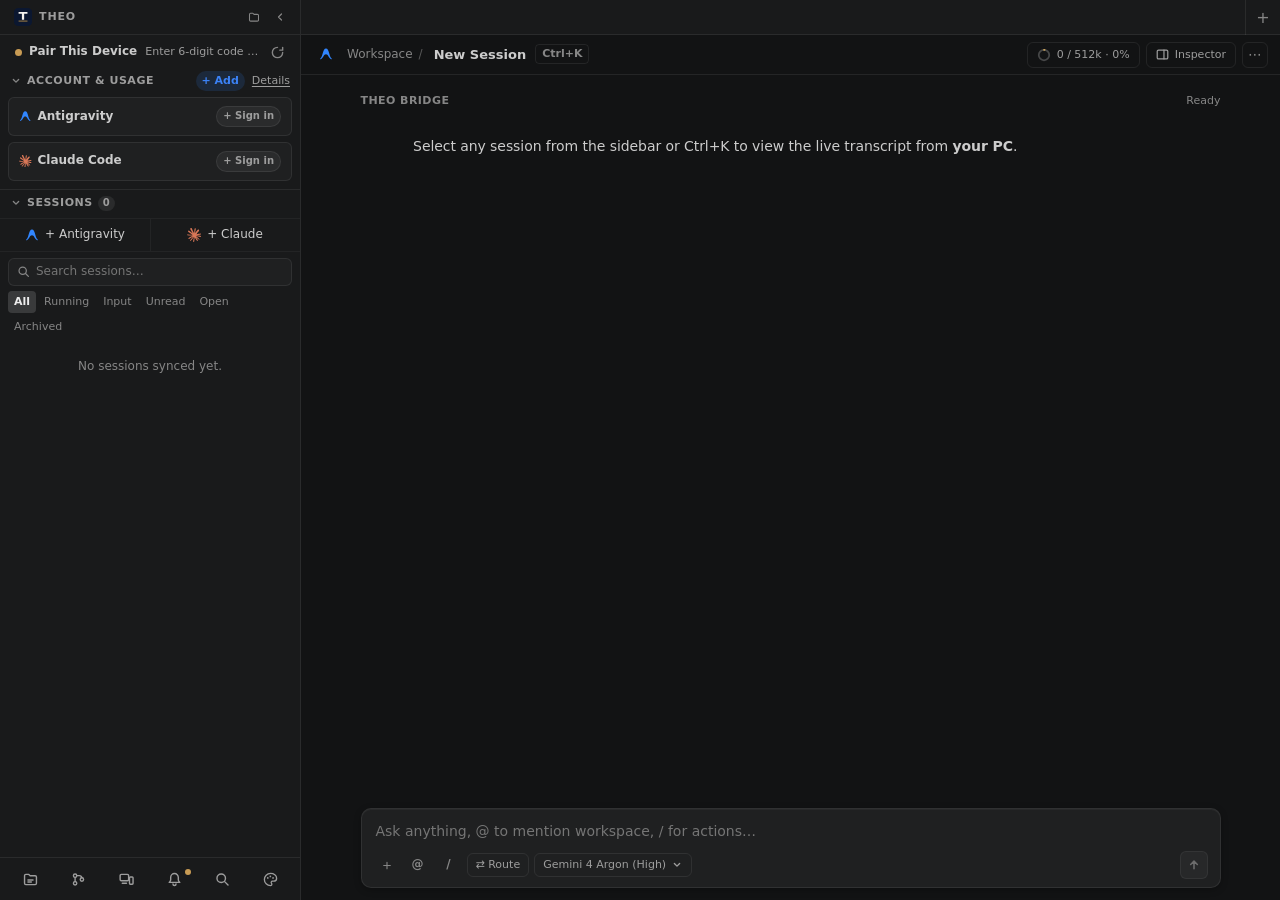
==== commit 576dde0e: "feat(theo-pwa): Phase 8 VS Code parity for Graphite and the desktop sidebar (v100) Measured against " ====
--- a/index.html
+++ b/index.html
@@ -3,17 +3,17 @@
 <head>
   <meta charset="utf-8">
   <meta name="viewport" content="width=device-width,initial-scale=1,maximum-scale=1,user-scalable=no,viewport-fit=cover">
-  <meta name="theme-color" content="#161619" id="meta-theme-color">
+  <meta name="theme-color" content="#191A1B" id="meta-theme-color">
   <meta name="apple-mobile-web-app-capable" content="yes">
   <meta name="apple-mobile-web-app-status-bar-style" content="black-translucent">
   <meta name="apple-mobile-web-app-title" content="THEO">
   <meta name="description" content="THEO workbench for Google Antigravity and Claude Code.">
   <title>THEO</title>
-  <link rel="manifest" href="manifest.json?v=97">
-  <link rel="icon" type="image/svg+xml" href="icon.svg?v=97">
-  <link rel="icon" type="image/png" sizes="192x192" href="icon-192.png?v=97">
-  <link rel="apple-touch-icon" href="icon-180.png?v=97">
-  <link rel="stylesheet" href="css/theo.css?v=97">
+  <link rel="manifest" href="manifest.json?v=100">
+  <link rel="icon" type="image/svg+xml" href="icon.svg?v=100">
+  <link rel="icon" type="image/png" sizes="192x192" href="icon-192.png?v=100">
+  <link rel="apple-touch-icon" href="icon-180.png?v=100">
+  <link rel="stylesheet" href="css/theo.css?v=100">
   <script id="pre">
     (() => {
       try {
@@ -31,7 +31,7 @@
         if (m) {
           m.setAttribute(
             'content',
-            t === 'light' ? '#F3F1EC' : pal === 'velvet' ? '#0C0E13' : pal === 'espresso' ? '#151311' : '#161619'
+            t === 'light' ? '#F3F1EC' : pal === 'velvet' ? '#0C0E13' : pal === 'espresso' ? '#151311' : '#191A1B'
           );
         }
         if (p && p.sidebarCollapsed) {
@@ -48,11 +48,12 @@
   </script>
 </head>
 <body>
+  <div class="pwa-status-bar-surface" aria-hidden="true"></div>
   <!-- Optional Security PIN Lock Overlay -->
   <div id="pin-overlay" class="pin-overlay" hidden>
     <div class="pin-card">
       <div class="pin-brand">
-        <img src="icon.svg?v=97" alt="THEO" class="pin-logo">
+        <img src="icon.svg?v=100" alt="THEO" class="pin-logo">
         <div class="pin-title">THEO</div>
         <div class="brass-double-rule"></div>
       </div>
@@ -80,7 +81,7 @@
   <div class="app-shell" id="app-shell">
     <!-- Title bar of the installed desktop app; shown only when the window controls overlay is on -->
     <header class="wco-titlebar" id="wco-titlebar" aria-label="THEO window title bar">
-      <img src="icon.svg?v=97" alt="" class="wco-titlebar-icon">
+      <img src="icon.svg?v=100" alt="" class="wco-titlebar-icon">
       <button type="button" class="wco-titlebar-search" id="wco-titlebar-search" data-open-cmd-palette="1" aria-label="Search sessions and commands (⌘K)">
         <svg viewBox="0 0 16 16" aria-hidden="true"><circle cx="7" cy="7" r="4.5" fill="none" stroke="currentColor" stroke-width="1.5"/><path d="M10.5 10.5L14 14" stroke="currentColor" stroke-width="1.5" stroke-linecap="round"/></svg>
         <span>Search sessions and commands</span>
@@ -93,7 +94,7 @@
       <div class="ide-explorer-sidebar" id="ide-explorer-sidebar">
         <div class="ide-sidebar-top">
           <button type="button" class="ide-brand-home-btn" id="btn-sidebar-brand" data-tab="chat" data-micro-tip="Workbench" aria-label="Open THEO Workbench">
-            <img src="icon.svg?v=97" alt="" class="ide-brand-icon">
+            <img src="icon.svg?v=100" alt="" class="ide-brand-icon">
             <span class="ide-sidebar-heading">THEO</span>
           </button>
           <div class="ide-sidebar-top-actions">
@@ -239,7 +240,7 @@
       <!-- Mobile & Compact Top Header -->
       <header class="mobile-topbar">
         <div class="mobile-brand">
-          <img src="icon.svg?v=97" alt="THEO" class="mobile-badge">
+          <img src="icon.svg?v=100" alt="THEO" class="mobile-badge">
           <div class="mobile-brand-copy">
             <div class="mobile-title-row">
               <div class="mobile-wordmark-stack">
@@ -444,7 +445,7 @@
                 <span class="chat-crumb-sep chat-title-sep">/</span>
                 <div class="chat-title-row">
                   <span class="chat-session-title" id="chat-session-title" data-chat-title-inline="1" data-micro-tip="Double-click or press F2 to rename">New Session</span>
-                  <button type="button" class="ide-mini-icon-btn chat-rename-btn" id="btn-chat-rename-title" data-chat-rename-btn="1" data-micro-tip="Rename session (F2)" aria-label="Rename active session" hidden>✎</button>
+                  <button type="button" class="ide-mini-icon-btn chat-rename-btn" id="btn-chat-rename-title" data-chat-rename-btn="1" data-micro-tip="Rename session (F2)" aria-label="Rename active session" hidden><svg viewBox="0 0 16 16" fill="none" stroke="currentColor" stroke-width="1.4" stroke-linecap="round" stroke-linejoin="round" aria-hidden="true"><path d="M10.6 2.9l2.5 2.5-7.4 7.4-3 .5.5-3z"/><path d="M9.2 4.3l2.5 2.5"/></svg></button>
                   <button type="button" class="chat-quick-switch-pill tabular" id="btn-chat-quick-switch" data-open-cmd-palette="1" data-micro-tip="Switch session (⌘K)" aria-label="Switch session (⌘K)">⌘K</button>
                 </div>
                 <button type="button" class="session-neon-pill" id="chat-neon-pill" hidden data-switch-neon-carbon="" data-micro-tip="Switch session from Neon to Carbon" aria-label="Neon model active — switch to Carbon">Neon</button>
@@ -477,7 +478,7 @@
                 <span id="ctx-pill-label">0 / 512k · 0%</span>
                 <span class="ctx-overrun-pill" id="ctx-overrun-pill" hidden></span>
               </button>
-              <button type="button" class="inspector-toggle-pill tabular" id="btn-toggle-inspector" aria-label="Toggle Split Inspector (Ctrl+I)" aria-expanded="false" aria-controls="ide-inspector-pane">
+              <button type="button" class="inspector-toggle-pill tabular" id="btn-toggle-inspector" aria-label="Toggle Split Inspector (⌘I)" aria-expanded="false" aria-controls="ide-inspector-pane">
                 <svg class="insp-pill-ico" viewBox="0 0 16 16" fill="none" stroke="currentColor" stroke-width="1.5" stroke-linecap="round" stroke-linejoin="round" aria-hidden="true">
                   <rect x="1.5" y="2.5" width="13" height="11" rx="1.6"/>
                   <path d="M9.8 2.5v11"/>
@@ -881,13 +882,13 @@
   <!-- Toast Stack -->
   <div class="toast-stack" id="toast-stack" aria-live="polite"></div>
 
-  <script src="js/endpoints.js?v=97"></script>
-  <script src="js/models.js?v=97"></script>
-  <script src="js/transport.js?v=97"></script>
-  <script src="js/sidebar.js?v=97"></script>
-  <script src="js/inspector.js?v=97"></script>
-  <script src="js/chat.js?v=97"></script>
-  <script src="js/views.js?v=97"></script>
-  <script src="js/app.js?v=97"></script>
+  <script src="js/endpoints.js?v=100"></script>
+  <script src="js/models.js?v=100"></script>
+  <script src="js/transport.js?v=100"></script>
+  <script src="js/sidebar.js?v=100"></script>
+  <script src="js/inspector.js?v=100"></script>
+  <script src="js/chat.js?v=100"></script>
+  <script src="js/views.js?v=100"></script>
+  <script src="js/app.js?v=100"></script>
 </body>
 </html>
--- a/css/theo.css
+++ b/css/theo.css
@@ -1,3 +1,4 @@
+/* BEGIN GENERATED DESIGN TOKENS (source: theo-hub/tokens.json; do not edit by hand) */
 :root,
 html[data-theme="light"] {
   --bg-obsidian: #FCFBF8;
@@ -44,34 +45,38 @@
   --shadow-sm: 0 1px 3px rgba(18, 19, 23, 0.06), inset 0 1px 0 rgba(255, 255, 255, 0.7);
 }
 
-/* Default Dark Palette: VS Code Modern Graphite (Low-glare matte charcoal & champagne depth).
+/* Default Dark Palette: Graphite, the neutral greys of VS Code's own dark theme (v100).
+   Surfaces carry no colour cast and sit in VS Code's order: the reading area is the darkest
+   plane (--bg-obsidian, the editor), the sidebar and tab strip one step up (--bg-plate),
+   cards and inputs one more (--bg-ink). --text-muted is 4.5:1 on a card (--bg-ink), up from 3.1:1.
    --steel, --agy, --claude and --emerald are the THEO Hub extension's own accents
    (theo-hub/resources/hub.css: --status-pending, --progress-agy, --progress-claude, --status-busy),
    so quota bars, status dots and selection read the same in the PWA and in VS Code.
-   Velvet and Espresso keep their own calmer accents and pin them in their blocks. */
+   Velvet and Espresso keep their own surfaces, text and calmer accents, pinned in their blocks. */
 html[data-theme="dark"] {
-  --bg-obsidian: #1C1C20;
-  --bg-plate: #161619;
-  --bg-activity: #111114;
-  --bg-ink: #232329;
-  --bg-elevated: #2B2B33;
-  --bg-card: #202026;
-  --bg-card-hover: #26262E;
-  --bg-glass: rgba(22, 22, 25, 0.92);
+  --bg-obsidian: #121314;
+  --bg-plate: #191A1B;
+  --bg-activity: #191A1B;
+  --bg-ink: #1F2021;
+  --bg-elevated: #2A2B2C;
+  --bg-card: #1C1D1E;
+  --bg-card-hover: #232425;
+  --bg-glass: rgba(25, 26, 27, 0.92);
   --border-subtle: rgba(255, 255, 255, 0.075);
   --border-hairline: rgba(255, 255, 255, 0.042);
   --border-strong: rgba(200, 162, 90, 0.38);
   --surface-bevel: inset 0 1px 0 rgba(255, 255, 255, 0.045);
-  --text-heading: #EFEFF2;
-  --text-primary: #D4D4D9;
-  --text-secondary: #9A9AA5;
-  --text-muted: #6E6E79;
+  --text-heading: #EDEDED;
+  --text-primary: #CCCCCC;
+  --text-secondary: #9D9D9D;
+  --text-muted: #868686;
+  --tint: #FFFFFF;
   --code-inline-bg: rgba(255, 255, 255, 0.055);
   --code-inline-border: rgba(255, 255, 255, 0.085);
   --code-inline-fg: #DFC9A3;
-  --chip-bg: #25252C;
+  --chip-bg: #232324;
   --chip-border: rgba(255, 255, 255, 0.105);
-  --chip-hover-bg: #2F2F38;
+  --chip-hover-bg: #2C2D2E;
   --brass: #C8A25A;
   --brass-deep: #AD8740;
   --brass-glow: rgba(200, 162, 90, 0.14);
@@ -104,6 +109,11 @@
   --bg-card: #151821;
   --bg-card-hover: #1B1F2B;
   --bg-glass: rgba(12, 14, 19, 0.92);
+  --text-heading: #EFEFF2;
+  --text-primary: #D4D4D9;
+  --text-secondary: #9A9AA5;
+  --text-muted: #6E6E79;
+  --tint: #94A3B8;
   --code-inline-fg: #D5C8AE;
   --chip-bg: #1B1E29;
   --chip-hover-bg: #232736;
@@ -132,6 +142,7 @@
   --text-primary: #DDD5CC;
   --text-secondary: #A69D94;
   --text-muted: #7A7169;
+  --tint: #94A3B8;
   --code-inline-fg: #E6C896;
   --chip-bg: #282320;
   --chip-hover-bg: #332D29;
@@ -214,6 +225,8 @@
   --on-emerald: #111114;
 }
 /* @scales:end */
+/* @tokens-sha256: 7b4163ec38afe7a2cac0a4c88c9523b446af00cd00f3336bcc4ae93eaf78b37d */
+/* END GENERATED DESIGN TOKENS */
 
 *, *::before, *::after {
   box-sizing: border-box;
@@ -9187,8 +9200,8 @@
   border-radius: var(--r-pill);
 }
 
-.sw-graphite { background: #1C1C20; }
-.sw-graphite i { background: #141417; }
+.sw-graphite { background: #121314; }
+.sw-graphite i { background: #191A1B; }
 .sw-graphite b { background: #C8A25A; }
 
 .sw-velvet { background: #111319; }
@@ -12091,6 +12104,12 @@
     border-color: var(--border-subtle);
   }
 
+  /* Where a provider has several accounts, the one in use carries the extension's green outline */
+  .ide-acct-card.is-active.is-multi {
+    border-color: var(--emerald-line);
+    background: color-mix(in srgb, var(--emerald) 4%, var(--bg-ink));
+  }
+
   .ide-acct-head {
     gap: 6px;
     min-height: 20px;
@@ -12331,6 +12350,205 @@
   #view-chat .composer-route-toggle-pill:hover {
     background: var(--tint-1);
   }
+
+  /* 3j. v100 (Phase 8): the sidebar reads like the THEO sidebar in VS Code. The session list is
+     the main content; status, accounts and tasks above it stay compact and never box it in. */
+
+  /* Connection status: one quiet line instead of a card */
+  .ide-explorer-sidebar .rail-conn-card {
+    margin: 4px 6px 2px;
+    width: calc(100% - 12px);
+    min-height: 26px;
+    padding: 2px 8px;
+    background: transparent;
+    border-color: transparent;
+  }
+
+  .ide-explorer-sidebar .rail-conn-card:hover {
+    background: var(--tint-1);
+    border-color: transparent;
+  }
+
+  .ide-explorer-sidebar .conn-meta {
+    flex-direction: row;
+    align-items: baseline;
+    justify-content: flex-start;
+    gap: 8px;
+  }
+
+  .ide-explorer-sidebar .conn-title {
+    flex: 0 0 auto;
+    max-width: 60%;
+    font-size: var(--fs-sm);
+  }
+
+  .ide-explorer-sidebar .conn-sub {
+    flex: 1 1 0;
+    min-width: 0;
+    font-size: var(--fs-xs);
+    color: var(--text-secondary);
+  }
+
+  /* Section headers: readable labels; the one action that adds something is a pill */
+  .ide-side-summary {
+    font-weight: 600;
+    color: var(--text-secondary);
+  }
+
+  .ide-side-summary #ide-acct-add-btn {
+    display: inline-flex;
+    align-items: center;
+    height: 20px;
+    padding: 0 6px;
+    border-radius: var(--r-pill);
+    background: var(--agy-soft);
+    color: var(--steel);
+    font-weight: 600;
+  }
+
+  /* Room for the pill: with all three actions showing, the header label still fits uncut */
+  .ide-side-summary-right {
+    gap: 7px;
+  }
+
+  .ide-side-summary #ide-acct-add-btn:hover {
+    background: color-mix(in srgb, var(--agy) 22%, transparent);
+    color: var(--text-heading);
+    text-decoration: none;
+  }
+
+  .ide-side-summary #ide-acct-details-btn {
+    text-decoration: underline;
+    text-underline-offset: 2px;
+  }
+
+  /* Account cards: 11px detail text in the secondary colour (was 10px in the muted one) */
+  .ide-acct-sub {
+    font-size: var(--fs-xs);
+    color: var(--text-secondary);
+  }
+
+  .ide-qlabels,
+  .ide-qmeta,
+  .ide-plan-tag {
+    font-size: var(--fs-xs);
+  }
+
+  .ide-qlbl {
+    color: var(--text-primary);
+  }
+
+  .ide-qmeta strong {
+    color: var(--text-primary);
+    font-weight: 600;
+  }
+
+  .ide-acct-role,
+  .ide-acct-role.primary {
+    background: var(--agy-soft);
+    color: var(--steel);
+  }
+
+  .ide-acct-card[data-account-prov="claude"] .ide-acct-role {
+    background: var(--claude-soft);
+    color: var(--claude);
+  }
+
+  /* Side agents and tasks: one 26px line each, as the extension lists them, five before scrolling */
+  .ide-bgtasks-body {
+    gap: 1px;
+    padding: 2px 6px 6px;
+    max-height: 142px;
+  }
+
+  .ide-bg-row,
+  .ide-bg-row.is-running {
+    min-height: 26px;
+    padding: 0 7px;
+    border: none;
+    border-radius: var(--r-sm);
+    background: transparent;
+  }
+
+  .ide-bg-row:hover {
+    background: var(--tint-1);
+  }
+
+  .ide-bg-copy {
+    flex-direction: row;
+    align-items: baseline;
+    gap: 7px;
+  }
+
+  .ide-bg-title {
+    flex: 0 1 auto;
+    min-width: 0;
+    font-size: var(--fs-sm);
+    font-weight: 400;
+    color: var(--text-primary);
+  }
+
+  .ide-bg-sub {
+    flex: 1 1 0;
+    min-width: 0;
+    font-size: var(--fs-xs);
+  }
+
+  /* New-session buttons: one flat split row */
+  .ide-side-sessions .rail-launchers {
+    gap: 0;
+    padding: 0;
+    border-top: 1px solid var(--border-hairline);
+    border-bottom: 1px solid var(--border-hairline);
+    margin-bottom: 6px;
+  }
+
+  .ide-side-sessions .launch-btn,
+  .ide-side-sessions .launch-btn:hover {
+    height: 32px;
+    padding: 0 8px;
+    border: none;
+    border-radius: 0;
+    background: transparent;
+    font-weight: 500;
+    color: var(--text-primary);
+  }
+
+  .ide-side-sessions .launch-btn:not([hidden]) + .launch-btn {
+    box-shadow: inset 1px 0 0 var(--border-hairline);
+  }
+
+  .ide-side-sessions .launch-btn:hover {
+    background: var(--tint-1);
+    color: var(--text-heading);
+  }
+
+  /* Session rows: full-strength titles. Graphite selects in VS Code's neutral grey; Velvet,
+     Espresso and Daylight keep their own blue selection (3e). */
+  .ide-tree-row {
+    min-height: 28px;
+    color: var(--text-primary);
+  }
+
+  html[data-theme="dark"]:not([data-palette="velvet"]):not([data-palette="espresso"]) .ide-tree-row.active,
+  html[data-theme="dark"]:not([data-palette="velvet"]):not([data-palette="espresso"]) .ide-tree-row.is-selected {
+    background: var(--tint-2);
+    color: var(--text-heading);
+  }
+
+  .ide-tree-row.active .ide-tree-title,
+  .ide-tree-row.is-selected .ide-tree-title {
+    font-weight: 600;
+  }
+
+  /* Unread stays a step brighter than a read title now that read titles use the primary colour */
+  .ide-tree-row.is-unread .ide-tree-title {
+    color: var(--text-heading);
+  }
+
+  .ide-sidebar-footer .ide-foot-btn {
+    color: var(--text-secondary);
+  }
 }
 
 @media (min-width: 1025px) and (min-height: 641px) {
@@ -12340,9 +12558,11 @@
     scrollbar-width: thin;
   }
 
+  /* The session list keeps more than half the window however much sits above it; the sidebar
+     scrolls as one column for the rest (264px used to leave room for four rows). */
   .ide-explorer-sidebar .ide-side-sessions {
     flex: 1 1 0;
-    min-height: 264px;
+    min-height: max(264px, 56vh);
   }
 }
 
@@ -12451,3 +12671,68 @@
     app-region: no-drag;
   }
 }
+
+/* iOS 26/27 Standalone Top-Edge Progressive Blur Mitigation */
+.pwa-status-bar-surface { display: none; }
+@supports (-webkit-touch-callout: none) and (background-clip: text) {
+  @media (display-mode: standalone) {
+    .pwa-status-bar-surface {
+      display: block;
+      position: fixed;
+      inset: 0 0 auto 0;
+      width: 100%;
+      height: 12px;
+      z-index: 2147483647;
+      pointer-events: none;
+      background-color: var(--bg-plate);
+      -webkit-background-clip: text;
+      background-clip: text;
+    }
+  }
+}
+@supports (-webkit-touch-callout: none) {
+  html.ios-standalone {
+    --ios-pwa-top-clear: calc(max(env(safe-area-inset-top, 0px), 52px) + 28px);
+  }
+  @media (min-width: 744px) {
+    html.ios-standalone {
+      --ios-pwa-top-clear: calc(max(env(safe-area-inset-top, 0px), 24px) + 20px);
+    }
+  }
+  @media (orientation: landscape) and (max-height: 499px) {
+    html.ios-standalone {
+      --ios-pwa-top-clear: calc(env(safe-area-inset-top, 0px) + 8px);
+    }
+  }
+  html.ios-standalone .mobile-topbar {
+    background: var(--bg-plate);
+    backdrop-filter: none !important;
+    -webkit-backdrop-filter: none !important;
+    padding-top: var(--ios-pwa-top-clear) !important;
+  }
+  @media (max-width: 768px) {
+    html.ios-standalone .ide-sidebar-top {
+      height: auto;
+      min-height: 35px;
+      padding-top: var(--ios-pwa-top-clear);
+      padding-bottom: 6px;
+    }
+  }
+  @media (min-width: 1025px) {
+    html.ios-standalone .ide-sidebar-top {
+      height: auto;
+      min-height: 35px;
+      padding-top: var(--ios-pwa-top-clear);
+      padding-bottom: 6px;
+    }
+    html.ios-standalone .main-stage > .view-container {
+      padding-top: calc(var(--ios-pwa-top-clear) + 16px);
+    }
+  }
+  html.ios-standalone .pin-overlay {
+    padding-top: var(--ios-pwa-top-clear);
+  }
+  html.ios-standalone .cmd-dialog {
+    max-height: calc(100vh - var(--ios-pwa-top-clear) - 12px);
+  }
+}
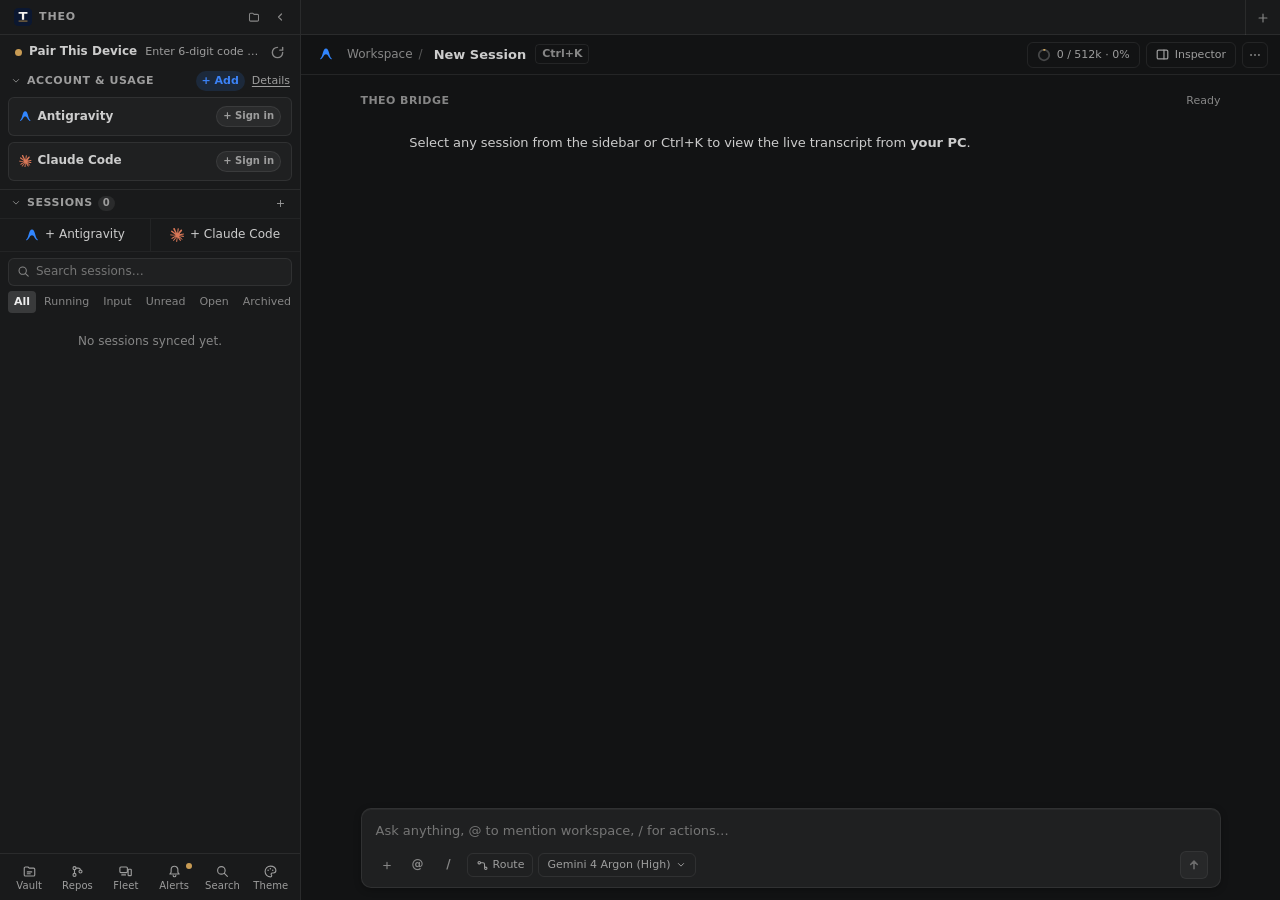
==== commit a4145202: "v101: Full VS Code Extension Parity & Side-by-Side Parity Gate - Replace remaining text glyphs acros" ====
--- a/index.html
+++ b/index.html
@@ -9,11 +9,11 @@
   <meta name="apple-mobile-web-app-title" content="THEO">
   <meta name="description" content="THEO workbench for Google Antigravity and Claude Code.">
   <title>THEO</title>
-  <link rel="manifest" href="manifest.json?v=100">
-  <link rel="icon" type="image/svg+xml" href="icon.svg?v=100">
-  <link rel="icon" type="image/png" sizes="192x192" href="icon-192.png?v=100">
-  <link rel="apple-touch-icon" href="icon-180.png?v=100">
-  <link rel="stylesheet" href="css/theo.css?v=100">
+  <link rel="manifest" href="manifest.json?v=101">
+  <link rel="icon" type="image/svg+xml" href="icon.svg?v=101">
+  <link rel="icon" type="image/png" sizes="192x192" href="icon-192.png?v=101">
+  <link rel="apple-touch-icon" href="icon-180.png?v=101">
+  <link rel="stylesheet" href="css/theo.css?v=101">
   <script id="pre">
     (() => {
       try {
@@ -53,7 +53,7 @@
   <div id="pin-overlay" class="pin-overlay" hidden>
     <div class="pin-card">
       <div class="pin-brand">
-        <img src="icon.svg?v=100" alt="THEO" class="pin-logo">
+        <img src="icon.svg?v=101" alt="THEO" class="pin-logo">
         <div class="pin-title">THEO</div>
         <div class="brass-double-rule"></div>
       </div>
@@ -81,7 +81,7 @@
   <div class="app-shell" id="app-shell">
     <!-- Title bar of the installed desktop app; shown only when the window controls overlay is on -->
     <header class="wco-titlebar" id="wco-titlebar" aria-label="THEO window title bar">
-      <img src="icon.svg?v=100" alt="" class="wco-titlebar-icon">
+      <img src="icon.svg?v=101" alt="" class="wco-titlebar-icon">
       <button type="button" class="wco-titlebar-search" id="wco-titlebar-search" data-open-cmd-palette="1" aria-label="Search sessions and commands (⌘K)">
         <svg viewBox="0 0 16 16" aria-hidden="true"><circle cx="7" cy="7" r="4.5" fill="none" stroke="currentColor" stroke-width="1.5"/><path d="M10.5 10.5L14 14" stroke="currentColor" stroke-width="1.5" stroke-linecap="round"/></svg>
         <span>Search sessions and commands</span>
@@ -94,7 +94,7 @@
       <div class="ide-explorer-sidebar" id="ide-explorer-sidebar">
         <div class="ide-sidebar-top">
           <button type="button" class="ide-brand-home-btn" id="btn-sidebar-brand" data-tab="chat" data-micro-tip="Workbench" aria-label="Open THEO Workbench">
-            <img src="icon.svg?v=100" alt="" class="ide-brand-icon">
+            <img src="icon.svg?v=101" alt="" class="ide-brand-icon">
             <span class="ide-sidebar-heading">THEO</span>
           </button>
           <div class="ide-sidebar-top-actions">
@@ -121,7 +121,7 @@
         <details class="ide-side-section" id="ide-sec-accounts" open>
           <summary class="ide-side-summary">
             <span class="ide-side-summary-left">
-              <span class="ide-chevron" aria-hidden="true"><svg class="ui-chev" viewBox="0 0 16 16" fill="none" stroke="currentColor" stroke-width="1.8" stroke-linecap="round" stroke-linejoin="round"><path d="M4.5 6L8 9.5L11.5 6"/></svg></span>
+              <span class="ide-chevron" aria-hidden="true"><svg class="ui-chev" viewBox="0 0 16 16" fill="none" stroke="currentColor" stroke-width="1.3" stroke-linecap="round" stroke-linejoin="round"><path d="M4.5 6L8 9.5L11.5 6"/></svg></span>
               <span>ACCOUNT &amp; USAGE</span>
               <span class="ide-side-count tabular" id="ide-accounts-count" hidden>0</span>
             </span>
@@ -146,7 +146,7 @@
         <details class="ide-side-section ide-sec-questions" id="ide-sec-questions" open hidden>
           <summary class="ide-side-summary">
             <span class="ide-side-summary-left">
-              <span class="ide-chevron" aria-hidden="true"><svg class="ui-chev" viewBox="0 0 16 16" fill="none" stroke="currentColor" stroke-width="1.8" stroke-linecap="round" stroke-linejoin="round"><path d="M4.5 6L8 9.5L11.5 6"/></svg></span>
+              <span class="ide-chevron" aria-hidden="true"><svg class="ui-chev" viewBox="0 0 16 16" fill="none" stroke="currentColor" stroke-width="1.3" stroke-linecap="round" stroke-linejoin="round"><path d="M4.5 6L8 9.5L11.5 6"/></svg></span>
               <span>QUESTIONS</span>
               <span class="ide-side-count amber tabular" id="ide-questions-count">0</span>
             </span>
@@ -158,13 +158,13 @@
         <details class="ide-side-section ide-sec-bgtasks" id="ide-sec-bgtasks" open hidden>
           <summary class="ide-side-summary">
             <span class="ide-side-summary-left">
-              <span class="ide-chevron" aria-hidden="true"><svg class="ui-chev" viewBox="0 0 16 16" fill="none" stroke="currentColor" stroke-width="1.8" stroke-linecap="round" stroke-linejoin="round"><path d="M4.5 6L8 9.5L11.5 6"/></svg></span>
+              <span class="ide-chevron" aria-hidden="true"><svg class="ui-chev" viewBox="0 0 16 16" fill="none" stroke="currentColor" stroke-width="1.3" stroke-linecap="round" stroke-linejoin="round"><path d="M4.5 6L8 9.5L11.5 6"/></svg></span>
               <span id="ide-bgtasks-heading">SIDE AGENTS &amp; TASKS</span>
               <span class="ide-side-count emerald tabular" id="ide-bgtasks-count">0</span>
             </span>
             <span class="ide-side-summary-right">
               <span class="ide-link-pill" id="ide-bgtasks-unpin" role="button" tabindex="0" data-bg-side-act="unpin" hidden>All</span>
-              <span class="ide-link-pill danger" id="ide-bgtasks-stop-all" role="button" tabindex="0" data-bg-side-act="stop-all" hidden>■ Stop</span>
+              <span class="ide-link-pill danger" id="ide-bgtasks-stop-all" role="button" tabindex="0" data-bg-side-act="stop-all" hidden><svg class="ui-icon" viewBox="0 0 16 16" fill="currentColor" aria-hidden="true"><rect x="4" y="4" width="8" height="8" rx="1.6"/></svg><span>Stop</span></span>
             </span>
           </summary>
           <div class="ide-bgtasks-body" id="ide-sidebar-bgtasks"></div>
@@ -174,9 +174,13 @@
         <div class="ide-side-sessions">
           <div class="ide-side-summary static">
             <span class="ide-side-summary-left">
-              <span class="ide-chevron" aria-hidden="true"><svg class="ui-chev" viewBox="0 0 16 16" fill="none" stroke="currentColor" stroke-width="1.8" stroke-linecap="round" stroke-linejoin="round"><path d="M4.5 6L8 9.5L11.5 6"/></svg></span>
+              <span class="ide-chevron" aria-hidden="true"><svg class="ui-chev" viewBox="0 0 16 16" fill="none" stroke="currentColor" stroke-width="1.3" stroke-linecap="round" stroke-linejoin="round"><path d="M4.5 6L8 9.5L11.5 6"/></svg></span>
               <span>SESSIONS</span>
               <span class="ide-side-count tabular" id="ide-sidebar-count">0</span>
+            </span>
+            <span class="ide-side-summary-right">
+              <button type="button" class="ide-link-pill ide-hide-desktop-chip" id="ide-hide-desktop-chip" data-toggle-hide-desktop="1" hidden>Hide Desktop</button>
+              <button type="button" class="ide-link-pill icon-only" data-group-act="create" data-micro-tip="New Group" aria-label="New Session Group"><svg class="ui-icon" viewBox="0 0 16 16" fill="none" stroke="currentColor" stroke-width="1.3" stroke-linecap="round" aria-hidden="true"><path d="M8 3.5v9M3.5 8h9"/></svg></button>
             </span>
           </div>
 
@@ -187,13 +191,31 @@
             </button>
             <button type="button" class="launch-btn claude" id="rail-new-claude" data-quick-new="claude">
               <span class="prov-glyph" data-prov-icon="claude"></span>
-              <span>+ Claude</span>
+              <span>+ Claude Code</span>
             </button>
           </div>
 
+          <div class="ide-provider-bar" id="ide-provider-bar" role="tablist" aria-label="Filter sessions by provider">
+            <button type="button" class="ide-provider-tab active" data-side-prov="all" role="tab" aria-selected="true">
+              <span>All</span>
+              <span class="ide-prov-count tabular" id="ide-prov-count-all">0</span>
+            </button>
+            <button type="button" class="ide-provider-tab agy" data-side-prov="antigravity" role="tab" aria-selected="false">
+              <span class="prov-glyph" data-prov-icon="antigravity"></span>
+              <span>Antigravity</span>
+              <span class="ide-prov-count tabular" id="ide-prov-count-agy">0</span>
+            </button>
+            <button type="button" class="ide-provider-tab claude" data-side-prov="claude" role="tab" aria-selected="false">
+              <span class="prov-glyph" data-prov-icon="claude"></span>
+              <span>Claude</span>
+              <span class="ide-prov-count tabular" id="ide-prov-count-claude">0</span>
+            </button>
+          </div>
+
           <div class="ide-search-wrap">
-            <svg class="ide-search-ico" viewBox="0 0 16 16"><circle cx="7" cy="7" r="4.5" fill="none" stroke="currentColor" stroke-width="1.5"/><path d="M10.5 10.5L14 14" stroke="currentColor" stroke-width="1.5" stroke-linecap="round"/></svg>
+            <svg class="ide-search-ico" viewBox="0 0 16 16" fill="none" stroke="currentColor" stroke-width="1.3" stroke-linecap="round"><circle cx="7" cy="7" r="4.5"/><path d="M10.5 10.5L13.8 13.8"/></svg>
             <input type="search" id="ide-sidebar-search" placeholder="Search sessions…" autocomplete="off" aria-label="Filter sidebar sessions">
+            <button type="button" class="ide-search-clear" id="ide-sidebar-search-clear" aria-label="Clear session search"><svg class="ui-icon" viewBox="0 0 16 16" fill="none" stroke="currentColor" stroke-width="1.3" stroke-linecap="round" aria-hidden="true"><path d="M4 4l8 8M12 4l-8 8"/></svg></button>
           </div>
 
           <div class="ide-filter-strip" id="ide-sidebar-filters">
@@ -203,7 +225,6 @@
             <button type="button" class="ide-fchip" data-side-filter="unread">Unread</button>
             <button type="button" class="ide-fchip" data-side-filter="open">Open</button>
             <button type="button" class="ide-fchip" data-side-filter="archived">Archived</button>
-            <button type="button" class="ide-fchip" id="ide-hide-desktop-chip" data-toggle-hide-desktop="1" hidden>Hide Desktop</button>
           </div>
 
           <div class="ide-session-tree" id="ide-sidebar-tree"></div>
@@ -211,25 +232,31 @@
 
         <footer class="ide-sidebar-footer" id="ide-sidebar-footer" aria-label="Sidebar Quick Actions">
           <a class="icon-btn ide-foot-btn" id="rail-vault-btn" href="https://memory.husseinbdeir.workers.dev/" target="_blank" rel="noopener external" data-micro-tip="Memory Vault" aria-label="Open THEO Memory Vault" style="text-decoration:none">
-            <svg viewBox="0 0 20 20" fill="none" stroke="currentColor" stroke-width="1.65" stroke-linecap="round" stroke-linejoin="round"><path d="M3 5.5A1.5 1.5 0 0 1 4.5 4H8l1.6 1.5h5.9A1.5 1.5 0 0 1 17 7v7.5a1.5 1.5 0 0 1-1.5 1.5h-11A1.5 1.5 0 0 1 3 14.5z"/><path d="M7 10.5h6M7 13h4"/></svg>
+            <svg viewBox="0 0 20 20" fill="none" stroke="currentColor" stroke-width="1.5" stroke-linecap="round" stroke-linejoin="round"><path d="M3 5.5A1.5 1.5 0 0 1 4.5 4H8l1.6 1.5h5.9A1.5 1.5 0 0 1 17 7v7.5a1.5 1.5 0 0 1-1.5 1.5h-11A1.5 1.5 0 0 1 3 14.5z"/><path d="M7 10.5h6M7 13h4"/></svg>
+            <span class="ide-foot-lbl">Vault</span>
           </a>
           <button type="button" class="icon-btn ide-foot-btn" id="rail-workspaces-btn" data-sidebar-nav="workspaces" data-micro-tip="Repos &amp; Git" aria-label="Repos and Git">
-            <svg viewBox="0 0 20 20"><circle cx="6" cy="5.5" r="2" fill="none" stroke="currentColor" stroke-width="1.6"/><circle cx="6" cy="14.5" r="2" fill="none" stroke="currentColor" stroke-width="1.6"/><circle cx="14" cy="10" r="2" fill="none" stroke="currentColor" stroke-width="1.6"/><path d="M6 7.5v5M8 5.5h3a3 3 0 0 1 3 2.5" fill="none" stroke="currentColor" stroke-width="1.6" stroke-linecap="round"/></svg>
+            <svg viewBox="0 0 20 20"><circle cx="6" cy="5.5" r="2" fill="none" stroke="currentColor" stroke-width="1.5"/><circle cx="6" cy="14.5" r="2" fill="none" stroke="currentColor" stroke-width="1.5"/><circle cx="14" cy="10" r="2" fill="none" stroke="currentColor" stroke-width="1.5"/><path d="M6 7.5v5M8 5.5h3a3 3 0 0 1 3 2.5" fill="none" stroke="currentColor" stroke-width="1.5" stroke-linecap="round"/></svg>
             <span class="nav-badge steel tabular" id="badge-workspaces" hidden>0</span>
+            <span class="ide-foot-lbl">Repos</span>
           </button>
           <button type="button" class="icon-btn ide-foot-btn" id="rail-fleet-btn" data-open-conn-modal="1" data-micro-tip="Fleet &amp; Pairing" aria-label="Fleet and Device Pairing">
-            <svg viewBox="0 0 20 20" fill="none" stroke="currentColor" stroke-width="1.65" stroke-linecap="round" stroke-linejoin="round"><rect x="2.5" y="4" width="10" height="7.5" rx="1.4"/><path d="M5 14.5h5"/><rect x="13.5" y="7" width="4.2" height="8.5" rx="1"/></svg>
+            <svg viewBox="0 0 20 20" fill="none" stroke="currentColor" stroke-width="1.5" stroke-linecap="round" stroke-linejoin="round"><rect x="2.5" y="4" width="10" height="7.5" rx="1.4"/><path d="M5 14.5h5"/><rect x="13.5" y="7" width="4.2" height="8.5" rx="1"/></svg>
+            <span class="ide-foot-lbl">Fleet</span>
           </button>
           <button type="button" class="icon-btn ide-foot-btn" id="rail-push-btn" data-push-act="header-bell" data-micro-tip="Notifications" aria-label="Notifications and Web Push Alerts" style="position:relative">
-            <svg viewBox="0 0 20 20"><path d="M10 3a4.5 4.5 0 0 0-4.5 4.5v2.8c0 .7-.25 1.38-.7 1.9L3.8 13.4h12.4l-1-1.2a3 3 0 0 1-.7-1.9V7.5A4.5 4.5 0 0 0 10 3zm-1.8 12.2a1.8 1.8 0 0 0 3.6 0" fill="none" stroke="currentColor" stroke-width="1.65" stroke-linecap="round" stroke-linejoin="round"/></svg>
+            <svg viewBox="0 0 20 20"><path d="M10 3a4.5 4.5 0 0 0-4.5 4.5v2.8c0 .7-.25 1.38-.7 1.9L3.8 13.4h12.4l-1-1.2a3 3 0 0 1-.7-1.9V7.5A4.5 4.5 0 0 0 10 3zm-1.8 12.2a1.8 1.8 0 0 0 3.6 0" fill="none" stroke="currentColor" stroke-width="1.5" stroke-linecap="round" stroke-linejoin="round"/></svg>
             <span class="conn-dot" id="rail-push-dot" style="position:absolute;top:4px;right:4px;width:6px;height:6px;box-shadow:none"></span>
             <span class="push-count-badge tabular" id="rail-push-badge" hidden>0</span>
+            <span class="ide-foot-lbl">Alerts</span>
           </button>
           <button type="button" class="icon-btn ide-foot-btn" id="open-cmd-palette" data-micro-tip="Command Palette (⌘K)" aria-label="Open Command Palette">
-            <svg viewBox="0 0 20 20"><circle cx="8.5" cy="8.5" r="5" fill="none" stroke="currentColor" stroke-width="1.65"/><path d="M12.5 12.5L16.5 16.5" stroke="currentColor" stroke-width="1.65" stroke-linecap="round"/></svg>
+            <svg viewBox="0 0 20 20"><circle cx="8.5" cy="8.5" r="5" fill="none" stroke="currentColor" stroke-width="1.5"/><path d="M12.5 12.5L16.5 16.5" stroke="currentColor" stroke-width="1.5" stroke-linecap="round"/></svg>
+            <span class="ide-foot-lbl">Search</span>
           </button>
           <button type="button" class="icon-btn ide-foot-btn" id="btn-palette-picker" data-palette-open="1" data-micro-tip="Theme &amp; Palette" aria-label="Choose Appearance Theme and Palette" aria-expanded="false">
-            <svg viewBox="0 0 20 20"><path d="M10 2.8a7.2 7.2 0 1 0 0 14.4 1.6 1.6 0 0 0 1.6-1.6c0-.4-.15-.78-.4-1.06a1.5 1.5 0 0 1 1.12-2.54h1.28a3.6 3.6 0 0 0 3.6-3.6C17.2 5.2 13.98 2.8 10 2.8z" fill="none" stroke="currentColor" stroke-width="1.55" stroke-linejoin="round"/><circle cx="6.8" cy="8.2" r="1" fill="currentColor"/><circle cx="9.8" cy="6.4" r="1" fill="currentColor"/><circle cx="13" cy="8.2" r="1" fill="currentColor"/></svg>
+            <svg viewBox="0 0 20 20"><path d="M10 2.8a7.2 7.2 0 1 0 0 14.4 1.6 1.6 0 0 0 1.6-1.6c0-.4-.15-.78-.4-1.06a1.5 1.5 0 0 1 1.12-2.54h1.28a3.6 3.6 0 0 0 3.6-3.6C17.2 5.2 13.98 2.8 10 2.8z" fill="none" stroke="currentColor" stroke-width="1.45" stroke-linejoin="round"/><circle cx="6.8" cy="8.2" r="1" fill="currentColor"/><circle cx="9.8" cy="6.4" r="1" fill="currentColor"/><circle cx="13" cy="8.2" r="1" fill="currentColor"/></svg>
+            <span class="ide-foot-lbl">Theme</span>
           </button>
         </footer>
       </div>
@@ -240,7 +267,7 @@
       <!-- Mobile & Compact Top Header -->
       <header class="mobile-topbar">
         <div class="mobile-brand">
-          <img src="icon.svg?v=100" alt="THEO" class="mobile-badge">
+          <img src="icon.svg?v=101" alt="THEO" class="mobile-badge">
           <div class="mobile-brand-copy">
             <div class="mobile-title-row">
               <div class="mobile-wordmark-stack">
@@ -432,7 +459,7 @@
             </button>
             <div class="ide-editor-tabs-scroll" id="ide-editor-tabs" role="tablist" aria-label="Open Session Tabs"></div>
             <div class="ide-editor-tabs-actions">
-              <button type="button" class="ide-tab-add-btn" data-quick-new="antigravity" aria-label="New Antigravity Session Tab">+</button>
+              <button type="button" class="ide-tab-add-btn" data-quick-new="antigravity" aria-label="New Antigravity Session Tab"><svg class="ui-icon" viewBox="0 0 16 16" fill="none" stroke="currentColor" stroke-width="1.3" stroke-linecap="round" aria-hidden="true"><path d="M8 3.5v9M3.5 8h9"/></svg></button>
             </div>
           </div>
 
@@ -487,7 +514,7 @@
                 <span class="insp-pill-badge" id="inspector-pill-count" hidden>0</span>
               </button>
               <div class="chat-more-wrap" id="chat-more-wrap">
-                <button type="button" class="ide-mini-icon-btn chat-more-btn" id="btn-chat-more" data-micro-tip="More session actions" aria-label="More session actions" aria-haspopup="menu" aria-expanded="false">⋯</button>
+                <button type="button" class="ide-mini-icon-btn chat-more-btn" id="btn-chat-more" data-micro-tip="More session actions" aria-label="More session actions" aria-haspopup="menu" aria-expanded="false"><svg class="ui-icon" viewBox="0 0 16 16" fill="currentColor" aria-hidden="true"><circle cx="3.5" cy="8" r="1.1"/><circle cx="8" cy="8" r="1.1"/><circle cx="12.5" cy="8" r="1.1"/></svg></button>
                 <div class="chat-more-menu" id="chat-more-menu" role="menu" aria-label="Session actions" hidden>
                   <button type="button" class="ctx-menu-item split-watch-btn" id="btn-split-watch" role="menuitemcheckbox" aria-checked="false" aria-pressed="false">
                     <span>Parallel Split-Watch</span>
@@ -510,7 +537,7 @@
           <div class="vs-model-menu-popover model-picker-popover" id="model-picker-popover" role="menu" aria-label="Model and Thinking Level Selector" hidden>
             <div class="vs-model-menu-head">
               <span class="vs-model-menu-title" id="model-popover-title">Model Selection</span>
-              <button type="button" class="vs-model-close-btn" id="btn-close-model-picker" aria-label="Close Model Selector">✕</button>
+              <button type="button" class="vs-model-close-btn" id="btn-close-model-picker" aria-label="Close Model Selector"><svg class="ui-icon" viewBox="0 0 16 16" fill="none" stroke="currentColor" stroke-width="1.3" stroke-linecap="round" aria-hidden="true"><path d="M4 4l8 8M12 4l-8 8"/></svg></button>
             </div>
             <div class="model-picker-body" id="model-picker-body"></div>
           </div>
@@ -523,8 +550,8 @@
               </div>
               <div class="bg-popover-head-btns">
                 <button type="button" class="btn-ghost-sm" id="btn-refresh-bgtasks" aria-label="Refresh live task &amp; subagent logs">↻ Refresh</button>
-                <button type="button" class="btn-ghost-sm bg-stop-all-btn" id="btn-stop-all-bgtasks" hidden>■ Stop All</button>
-                <button type="button" class="icon-btn-sm" id="btn-close-bgtasks" aria-label="Close Background Tasks">✕</button>
+                <button type="button" class="btn-ghost-sm bg-stop-all-btn" id="btn-stop-all-bgtasks" hidden><svg class="ui-icon" viewBox="0 0 16 16" fill="currentColor" aria-hidden="true"><rect x="4" y="4" width="8" height="8" rx="1.6"/></svg><span>Stop All</span></button>
+                <button type="button" class="icon-btn-sm" id="btn-close-bgtasks" aria-label="Close Background Tasks"><svg class="ui-icon" viewBox="0 0 16 16" fill="none" stroke="currentColor" stroke-width="1.3" stroke-linecap="round" aria-hidden="true"><path d="M4 4l8 8M12 4l-8 8"/></svg></button>
               </div>
             </div>
             <div class="bg-popover-list" id="bg-tasks-popover-list"></div>
@@ -536,7 +563,7 @@
               <div>
                 <h3 id="ctx-popover-title">Context Window</h3>
               </div>
-              <button type="button" class="icon-btn-sm" id="btn-close-ctx">✕</button>
+              <button type="button" class="icon-btn-sm" id="btn-close-ctx"><svg class="ui-icon" viewBox="0 0 16 16" fill="none" stroke="currentColor" stroke-width="1.3" stroke-linecap="round" aria-hidden="true"><path d="M4 4l8 8M12 4l-8 8"/></svg></button>
             </div>
             <div class="ctx-meter-summary tabular" id="ctx-meter-summary"></div>
             <div class="ctx-overrun-banner tabular" id="ctx-overrun-banner" hidden></div>
@@ -582,11 +609,11 @@
                       <button type="button" class="composer-icon-pill" id="btn-composer-mention" aria-label="Mention workspace or file">@</button>
                       <button type="button" class="composer-icon-pill" id="btn-composer-slash" aria-label="Run slash action">/</button>
                       <button type="button" class="composer-route-toggle-pill" id="btn-toggle-composer-route" aria-label="Toggle target host and workspace routing" aria-expanded="false">
-                        <span>⇄ Route</span>
+                        <svg class="ui-icon" viewBox="0 0 16 16" fill="none" stroke="currentColor" stroke-width="1.3" stroke-linecap="round" stroke-linejoin="round" aria-hidden="true"><circle cx="4" cy="4.5" r="1.5"/><circle cx="12" cy="11.5" r="1.5"/><path d="M5.5 4.5h3a2 2 0 0 1 2 2v3.5"/></svg><span>Route</span>
                       </button>
                       <button type="button" class="composer-model-pill tabular" id="composer-model-btn" aria-haspopup="menu" aria-expanded="false" aria-label="Change Model and Thinking Level">
                         <span id="composer-model-label">Gemini 4 Argon · High</span>
-                        <span class="model-pill-chev" aria-hidden="true"><svg class="ui-chev" viewBox="0 0 16 16" fill="none" stroke="currentColor" stroke-width="1.8" stroke-linecap="round" stroke-linejoin="round"><path d="M4.5 6L8 9.5L11.5 6"/></svg></span>
+                        <span class="model-pill-chev" aria-hidden="true"><svg class="ui-chev" viewBox="0 0 16 16" fill="none" stroke="currentColor" stroke-width="1.3" stroke-linecap="round" stroke-linejoin="round"><path d="M4.5 6L8 9.5L11.5 6"/></svg></span>
                       </button>
 
                       <div class="composer-routing-row" id="composer-routing-row">
@@ -636,7 +663,7 @@
                     <span class="ide-insp-badge tabular" id="insp-agents-badge" hidden>0</span>
                   </button>
                 </div>
-                <button type="button" class="icon-btn-sm" id="btn-close-inspector" aria-label="Close Split Inspector">✕</button>
+                <button type="button" class="icon-btn-sm" id="btn-close-inspector" aria-label="Close Split Inspector"><svg class="ui-icon" viewBox="0 0 16 16" fill="none" stroke="currentColor" stroke-width="1.3" stroke-linecap="round" aria-hidden="true"><path d="M4 4l8 8M12 4l-8 8"/></svg></button>
               </div>
               <div class="ide-inspector-subbar" id="ide-inspector-subbar" hidden></div>
               <div class="ide-inspector-body" id="ide-inspector-body"></div>
@@ -882,13 +909,13 @@
   <!-- Toast Stack -->
   <div class="toast-stack" id="toast-stack" aria-live="polite"></div>
 
-  <script src="js/endpoints.js?v=100"></script>
-  <script src="js/models.js?v=100"></script>
-  <script src="js/transport.js?v=100"></script>
-  <script src="js/sidebar.js?v=100"></script>
-  <script src="js/inspector.js?v=100"></script>
-  <script src="js/chat.js?v=100"></script>
-  <script src="js/views.js?v=100"></script>
-  <script src="js/app.js?v=100"></script>
+  <script src="js/endpoints.js?v=101"></script>
+  <script src="js/models.js?v=101"></script>
+  <script src="js/transport.js?v=101"></script>
+  <script src="js/sidebar.js?v=101"></script>
+  <script src="js/inspector.js?v=101"></script>
+  <script src="js/chat.js?v=101"></script>
+  <script src="js/views.js?v=101"></script>
+  <script src="js/app.js?v=101"></script>
 </body>
 </html>
--- a/css/theo.css
+++ b/css/theo.css
@@ -7633,6 +7633,11 @@
 }
 
 .ide-acct-use-btn {
+  display: inline-flex;
+  align-items: center;
+  gap: 3px;
+  white-space: nowrap;
+  flex-shrink: 0;
   font-size: var(--fs-2xs);
   font-weight: 600;
   padding: 2px 6px;
@@ -7640,6 +7645,11 @@
   background: var(--bg-elevated);
   border: 1px solid var(--border-subtle);
   color: var(--text-secondary);
+}
+
+.ide-acct-use-btn .ui-icon {
+  width: 11px;
+  height: 11px;
 }
 
 .ide-acct-use-btn:hover {
@@ -7879,7 +7889,15 @@
   opacity: 0.56;
 }
 
-.ide-dot.unread,
+.ide-dot.unread {
+  display: inline-block;
+  width: 7px;
+  height: 7px;
+  border-radius: 50%;
+  background: var(--claude);
+  flex-shrink: 0;
+}
+
 .ide-dot.closed,
 .ide-dot.idle {
   display: none !important;
@@ -11958,6 +11976,263 @@
   align-items: center;
 }
 
+/* v101 Shared Structural Components (1.3px SVGs, Stacked Reorder Arrows, Provider Bar, Group Layout) */
+.ui-icon {
+  width: 13px;
+  height: 13px;
+  flex-shrink: 0;
+  display: block;
+}
+
+.ctx-menu-label {
+  display: inline-flex;
+  align-items: center;
+  gap: 6px;
+  min-width: 0;
+}
+
+.ctx-menu-ico {
+  display: inline-flex;
+  align-items: center;
+  justify-content: center;
+  width: 14px;
+  height: 14px;
+  flex-shrink: 0;
+  color: var(--text-secondary);
+}
+
+.ide-acct-move-group {
+  display: inline-flex;
+  align-items: center;
+  gap: 1px;
+  flex-shrink: 0;
+}
+
+.ide-acct-move-group.dual {
+  flex-direction: column;
+  width: 15px;
+  gap: 0;
+}
+
+.ide-acct-move-group.dual .ide-acct-move-btn,
+.ide-acct-move-group.dual .quota-nick-btn {
+  width: 15px;
+  height: 10px;
+  min-width: 15px;
+  min-height: 10px;
+  padding: 0;
+  border-radius: var(--r-sm);
+  display: inline-flex;
+  align-items: center;
+  justify-content: center;
+}
+
+.ide-acct-move-group.dual .ui-icon {
+  width: 10px;
+  height: 10px;
+}
+
+.ide-acct-live-pill {
+  display: inline-flex;
+  align-items: center;
+  gap: 4px;
+}
+
+.ide-acct-active-dot {
+  width: 6px;
+  height: 6px;
+  border-radius: 50%;
+  background: var(--emerald);
+  flex-shrink: 0;
+}
+
+.ide-foot-lbl {
+  display: none;
+}
+
+.ide-provider-bar {
+  display: grid;
+  grid-template-columns: repeat(3, minmax(0, 1fr));
+  gap: 2px;
+  margin: 0 8px 6px;
+  padding: 2px;
+  border-radius: var(--r-md);
+  background: var(--bg-obsidian);
+  border: 1px solid var(--border-subtle);
+}
+
+.ide-provider-tab {
+  display: inline-flex;
+  align-items: center;
+  justify-content: center;
+  gap: 4px;
+  height: 24px;
+  min-width: 0;
+  padding: 0 6px;
+  border: none;
+  border-radius: var(--r-sm);
+  background: transparent;
+  color: var(--text-secondary);
+  font-size: var(--fs-xs);
+  font-weight: 500;
+  cursor: pointer;
+  white-space: nowrap;
+}
+
+.ide-provider-tab:hover {
+  color: var(--text-heading);
+  background: var(--tint-1);
+}
+
+.ide-provider-tab.active {
+  background: var(--bg-ink);
+  color: var(--text-heading);
+  font-weight: 600;
+}
+
+.ide-provider-tab .prov-glyph {
+  width: 11px;
+  height: 11px;
+  flex-shrink: 0;
+}
+
+.ide-prov-count {
+  font-size: var(--fs-2xs);
+  color: var(--text-muted);
+}
+
+.ide-provider-tab.active .ide-prov-count {
+  color: var(--text-secondary);
+}
+
+.ide-search-wrap input[type="search"]::-webkit-search-cancel-button {
+  display: none;
+}
+
+.ide-search-clear {
+  display: none;
+  align-items: center;
+  justify-content: center;
+  width: 18px;
+  height: 18px;
+  padding: 0;
+  border: none;
+  border-radius: var(--r-sm);
+  background: transparent;
+  color: var(--text-muted);
+  cursor: pointer;
+  flex-shrink: 0;
+}
+
+.ide-search-clear:hover {
+  background: var(--tint-2);
+  color: var(--text-heading);
+}
+
+.ide-search-wrap.has-query .ide-search-clear {
+  display: inline-flex;
+}
+
+.ide-dot.working {
+  background: var(--emerald);
+}
+
+.ide-dot.waiting {
+  background: var(--steel);
+}
+
+.ide-dot.unread {
+  background: var(--claude);
+}
+
+.ide-dot.open {
+  background: var(--text-muted);
+  opacity: 0.4;
+}
+
+.ide-dot.closed {
+  display: none;
+}
+
+.ide-row-pill {
+  display: inline-flex;
+  align-items: center;
+  gap: 3px;
+  height: 16px;
+  padding: 0 5px;
+  border-radius: var(--r-pill);
+  font-size: var(--fs-2xs);
+  font-weight: 600;
+  line-height: 1;
+}
+
+.ide-row-pill .ui-icon {
+  width: 10px;
+  height: 10px;
+}
+
+.ide-row-pill.bg-pill {
+  color: var(--emerald);
+  background: var(--emerald-soft);
+  border: 1px solid var(--emerald-line);
+}
+
+.ide-row-pill.q-pill {
+  color: var(--steel);
+  background: var(--steel-soft);
+  border: 1px solid var(--steel-line);
+}
+
+.ide-tree-group-hdr {
+  display: flex;
+  align-items: center;
+  gap: 4px;
+}
+
+.ide-tree-group-btn {
+  flex: 1 1 auto;
+  min-width: 0;
+}
+
+.ide-tree-group-name {
+  flex: 0 1 auto;
+}
+
+.ide-group-pin-slot {
+  display: inline-flex;
+  align-items: center;
+  flex-shrink: 0;
+}
+
+.ide-group-pill {
+  flex-shrink: 0;
+  margin-left: auto;
+}
+
+.ide-link-pill.icon-only {
+  width: 20px;
+  height: 20px;
+  padding: 0;
+  display: inline-flex;
+  align-items: center;
+  justify-content: center;
+}
+
+.ide-hide-desktop-chip.active {
+  background: var(--tint-2);
+  border-color: var(--border-strong);
+  color: var(--text-heading);
+}
+
+.md-h2 {
+  margin: 10px 0 3px;
+  font-family: var(--font-ui);
+  font-size: var(--fs-xl);
+  font-weight: 600;
+  letter-spacing: -0.015em;
+  color: var(--text-heading);
+}
+
 /* ============================================================================
    v97 (Phase 7): Component Polish
    Parts 1 and 2 apply at every width. Part 3 is the desktop workbench (1025px and up).
@@ -12549,6 +12824,287 @@
   .ide-sidebar-footer .ide-foot-btn {
     color: var(--text-secondary);
   }
+
+  /* 3k. v101 (Phase 9): Full VS Code Extension Parity (Sidebar Icons/Footer/Provider Bar + Graphite Workbench) */
+  .ide-sidebar-footer {
+    height: auto;
+    min-height: 46px;
+    padding: 4px 6px;
+    display: grid;
+    grid-template-columns: repeat(6, minmax(0, 1fr));
+    gap: 2px;
+  }
+
+  .ide-sidebar-footer .ide-foot-btn {
+    flex-direction: column;
+    justify-content: center;
+    align-items: center;
+    gap: 2px;
+    width: 100%;
+    height: 38px;
+    padding: 3px 2px;
+    border-radius: var(--r-md);
+  }
+
+  .ide-sidebar-footer .ide-foot-btn svg {
+    width: 15px;
+    height: 15px;
+  }
+
+  .ide-sidebar-footer .ide-foot-lbl {
+    display: block;
+    font-size: var(--fs-2xs);
+    line-height: 1;
+    font-weight: 500;
+    color: inherit;
+    letter-spacing: 0.01em;
+    white-space: nowrap;
+  }
+
+  .ide-filter-strip {
+    flex-wrap: nowrap;
+    gap: 2px;
+    overflow: hidden;
+  }
+
+  .ide-filter-strip .ide-fchip {
+    flex: 0 1 auto;
+    padding: 2px 6px;
+    white-space: nowrap;
+  }
+
+  .ide-tree-group-hdr {
+    height: 26px;
+    min-height: 26px;
+    padding: 0 8px;
+  }
+
+  .ide-side-summary .ide-link-pill {
+    display: inline-flex;
+    align-items: center;
+    gap: 3px;
+  }
+
+  .ide-side-summary .ide-link-pill .ui-icon {
+    width: 11px;
+    height: 11px;
+  }
+
+  .ide-side-summary .ide-link-pill.ide-hide-desktop-chip.active {
+    padding: 1px 6px;
+    background: var(--tint-2);
+    border: 1px solid var(--border-strong);
+    color: var(--text-heading);
+  }
+
+  .ide-tree-group-acts {
+    width: 0;
+    overflow: hidden;
+    pointer-events: none;
+    opacity: 0;
+    gap: 2px;
+  }
+
+  .ide-tree-group-hdr:hover .ide-tree-group-acts,
+  .ide-tree-group-hdr:focus-within .ide-tree-group-acts {
+    width: auto;
+    overflow: visible;
+    pointer-events: auto;
+    opacity: 1;
+  }
+
+  .ide-group-act-btn {
+    width: 20px;
+    height: 20px;
+    padding: 0;
+    display: inline-flex;
+    align-items: center;
+    justify-content: center;
+    border: none;
+  }
+
+  .ide-group-act-btn:hover {
+    background: var(--tint-2);
+    color: var(--text-heading);
+  }
+
+  .ide-row-act {
+    width: 20px;
+    height: 20px;
+    padding: 0;
+    display: inline-flex;
+    align-items: center;
+    justify-content: center;
+    border-radius: var(--r-sm);
+  }
+
+  .ide-bg-row {
+    gap: 6px;
+    padding: 0 7px;
+  }
+
+  .ide-bg-ico {
+    position: relative;
+    display: inline-flex;
+    align-items: center;
+    justify-content: center;
+    width: 15px;
+    height: 15px;
+    color: var(--text-secondary);
+    flex-shrink: 0;
+  }
+
+  .ide-bg-ico.is-running {
+    color: var(--emerald);
+  }
+
+  .ide-bg-row .prov-glyph {
+    width: 11px;
+    height: 11px;
+    opacity: 0.72;
+    flex-shrink: 0;
+  }
+
+  .ide-bg-right {
+    display: grid;
+    place-items: center end;
+    flex-shrink: 0;
+    margin-left: 2px;
+  }
+
+  .ide-bg-age,
+  .ide-bg-stop {
+    grid-area: 1 / 1;
+  }
+
+  .ide-bg-stop {
+    visibility: hidden;
+    display: inline-flex;
+    align-items: center;
+    justify-content: center;
+    width: 18px;
+    height: 18px;
+    padding: 0;
+    border: none;
+    border-radius: var(--r-sm);
+    background: transparent;
+    color: var(--crimson);
+  }
+
+  .ide-bg-row.is-running:hover .ide-bg-age,
+  .ide-bg-row.is-running:focus-within .ide-bg-age {
+    visibility: hidden;
+  }
+
+  .ide-bg-row.is-running:hover .ide-bg-stop,
+  .ide-bg-row.is-running:focus-within .ide-bg-stop {
+    visibility: visible;
+  }
+
+  .ide-side-count {
+    text-transform: none;
+  }
+
+  .ide-side-count.emerald.is-live {
+    background: var(--emerald-soft);
+    color: var(--emerald);
+    border: 1px solid var(--emerald-line);
+    padding: 0 6px;
+    border-radius: var(--r-pill);
+  }
+
+  #view-chat .turn-text,
+  #view-chat .md-p,
+  #view-chat .md-list-item,
+  #view-chat #composer-input {
+    font-size: var(--fs-md);
+    line-height: 1.5;
+  }
+
+  #view-chat .md-h3 {
+    color: var(--text-heading);
+    font-size: var(--fs-lg);
+  }
+
+  #view-chat .md-h4 {
+    color: var(--text-heading);
+    font-size: var(--fs-md);
+  }
+
+  html[data-theme="dark"]:not([data-palette="velvet"]):not([data-palette="espresso"]) .ide-editor-tab.active {
+    border-top-width: 1px;
+    border-top-color: var(--steel);
+  }
+
+  html[data-theme="dark"]:not([data-palette="velvet"]):not([data-palette="espresso"]) #ide-questions-count,
+  html[data-theme="dark"]:not([data-palette="velvet"]):not([data-palette="espresso"]) .sb-q-card .ide-side-count.amber {
+    background: var(--steel-soft);
+    color: var(--steel);
+    border: 1px solid var(--steel-line);
+  }
+
+  html[data-theme="dark"]:not([data-palette="velvet"]):not([data-palette="espresso"]) .sb-q-card {
+    border-color: var(--steel-line);
+    background: var(--bg-ink);
+  }
+
+  html[data-theme="dark"]:not([data-palette="velvet"]):not([data-palette="espresso"]) .sb-q-sess {
+    color: var(--text-heading);
+  }
+
+  html[data-theme="dark"]:not([data-palette="velvet"]):not([data-palette="espresso"]) .sb-q-opt:hover {
+    border-color: var(--steel-line);
+  }
+
+  html[data-theme="dark"]:not([data-palette="velvet"]):not([data-palette="espresso"]) .sb-q-opt.selected {
+    background: var(--steel-soft);
+    border-color: var(--steel);
+  }
+
+  html[data-theme="dark"]:not([data-palette="velvet"]):not([data-palette="espresso"]) .sb-q-btn.primary {
+    background: var(--steel);
+    border-color: var(--steel);
+    color: var(--on-accent);
+  }
+
+  html[data-theme="dark"]:not([data-palette="velvet"]):not([data-palette="espresso"]) #view-chat .turn-bubble.user {
+    max-width: 100%;
+    background: var(--bg-ink);
+    border: 1px solid var(--border-subtle);
+    border-radius: var(--r-md);
+    box-shadow: none;
+  }
+
+  html[data-theme="dark"]:not([data-palette="velvet"]):not([data-palette="espresso"]) #view-chat .turn-text code:not(pre code),
+  html[data-theme="dark"]:not([data-palette="velvet"]):not([data-palette="espresso"]) #view-chat .md-inline-code,
+  html[data-theme="dark"]:not([data-palette="velvet"]):not([data-palette="espresso"]) #view-chat .vs-artifact-desc code {
+    background: var(--tint-1);
+    color: var(--text-heading);
+    border: none;
+  }
+
+  html[data-theme="dark"]:not([data-palette="velvet"]):not([data-palette="espresso"]) #view-chat .md-file-chip {
+    background: var(--tint-1);
+    border-color: var(--border-subtle);
+    box-shadow: none;
+  }
+
+  html[data-theme="dark"]:not([data-palette="velvet"]):not([data-palette="espresso"]) #view-chat .md-chip-ico {
+    color: var(--steel);
+  }
+
+  html[data-theme="dark"]:not([data-palette="velvet"]):not([data-palette="espresso"]) #view-chat .md-table-wrap {
+    border: none;
+    border-radius: 0;
+    background: transparent;
+  }
+
+  html[data-theme="dark"]:not([data-palette="velvet"]):not([data-palette="espresso"]) #view-chat .md-table th {
+    background: transparent;
+    color: var(--text-heading);
+    border-bottom: 1px solid var(--border-subtle);
+    font-weight: 600;
+  }
 }
 
 @media (min-width: 1025px) and (min-height: 641px) {
@@ -12568,6 +13124,7 @@
 
 @media (min-width: 1025px) and (hover: hover) {
   /* Reorder arrows and the label pencil appear on hover or keyboard focus; the menu stays */
+  .ide-acct-card:not(:hover):not(:focus-within) .ide-acct-move-group,
   .ide-acct-card:not(:hover):not(:focus-within) .ide-acct-move-btn,
   .ide-acct-card:not(:hover):not(:focus-within) .ide-acct-icon-btn[data-account-label] {
     display: none;
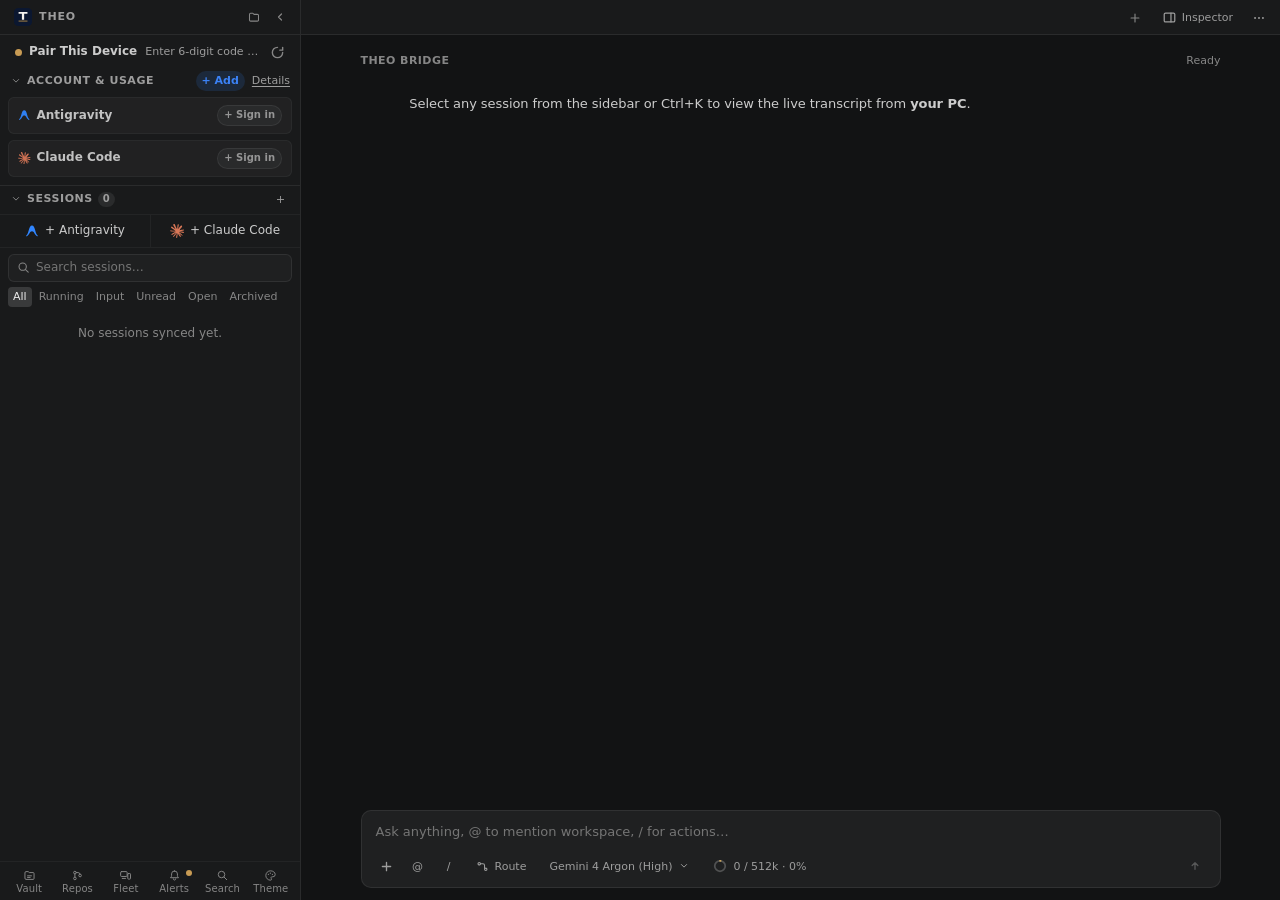
==== commit deea9589: "v102: VS Code Dark Modern inline code, unified workbench tab bar, refined account cards & composer p" ====
--- a/index.html
+++ b/index.html
@@ -9,11 +9,11 @@
   <meta name="apple-mobile-web-app-title" content="THEO">
   <meta name="description" content="THEO workbench for Google Antigravity and Claude Code.">
   <title>THEO</title>
-  <link rel="manifest" href="manifest.json?v=101">
-  <link rel="icon" type="image/svg+xml" href="icon.svg?v=101">
-  <link rel="icon" type="image/png" sizes="192x192" href="icon-192.png?v=101">
-  <link rel="apple-touch-icon" href="icon-180.png?v=101">
-  <link rel="stylesheet" href="css/theo.css?v=101">
+  <link rel="manifest" href="manifest.json?v=102">
+  <link rel="icon" type="image/svg+xml" href="icon.svg?v=102">
+  <link rel="icon" type="image/png" sizes="192x192" href="icon-192.png?v=102">
+  <link rel="apple-touch-icon" href="icon-180.png?v=102">
+  <link rel="stylesheet" href="css/theo.css?v=102">
   <script id="pre">
     (() => {
       try {
@@ -53,7 +53,7 @@
   <div id="pin-overlay" class="pin-overlay" hidden>
     <div class="pin-card">
       <div class="pin-brand">
-        <img src="icon.svg?v=101" alt="THEO" class="pin-logo">
+        <img src="icon.svg?v=102" alt="THEO" class="pin-logo">
         <div class="pin-title">THEO</div>
         <div class="brass-double-rule"></div>
       </div>
@@ -81,7 +81,7 @@
   <div class="app-shell" id="app-shell">
     <!-- Title bar of the installed desktop app; shown only when the window controls overlay is on -->
     <header class="wco-titlebar" id="wco-titlebar" aria-label="THEO window title bar">
-      <img src="icon.svg?v=101" alt="" class="wco-titlebar-icon">
+      <img src="icon.svg?v=102" alt="" class="wco-titlebar-icon">
       <button type="button" class="wco-titlebar-search" id="wco-titlebar-search" data-open-cmd-palette="1" aria-label="Search sessions and commands (⌘K)">
         <svg viewBox="0 0 16 16" aria-hidden="true"><circle cx="7" cy="7" r="4.5" fill="none" stroke="currentColor" stroke-width="1.5"/><path d="M10.5 10.5L14 14" stroke="currentColor" stroke-width="1.5" stroke-linecap="round"/></svg>
         <span>Search sessions and commands</span>
@@ -94,7 +94,7 @@
       <div class="ide-explorer-sidebar" id="ide-explorer-sidebar">
         <div class="ide-sidebar-top">
           <button type="button" class="ide-brand-home-btn" id="btn-sidebar-brand" data-tab="chat" data-micro-tip="Workbench" aria-label="Open THEO Workbench">
-            <img src="icon.svg?v=101" alt="" class="ide-brand-icon">
+            <img src="icon.svg?v=102" alt="" class="ide-brand-icon">
             <span class="ide-sidebar-heading">THEO</span>
           </button>
           <div class="ide-sidebar-top-actions">
@@ -267,7 +267,7 @@
       <!-- Mobile & Compact Top Header -->
       <header class="mobile-topbar">
         <div class="mobile-brand">
-          <img src="icon.svg?v=101" alt="THEO" class="mobile-badge">
+          <img src="icon.svg?v=102" alt="THEO" class="mobile-badge">
           <div class="mobile-brand-copy">
             <div class="mobile-title-row">
               <div class="mobile-wordmark-stack">
@@ -452,82 +452,73 @@
 
         <!-- VIEW 3: LIVE CHAT WORKBENCH (VS Code Editor Pane) -->
         <section class="view-pane chat-pane-layout" id="view-chat" data-view="chat">
-          <!-- VS Code Multi-Tab Editor Bar -->
-          <div class="ide-editor-tabs-bar" id="ide-editor-tabs-bar">
-            <button type="button" class="ide-expand-sidebar-btn" id="btn-expand-sidebar-inline" data-sidebar-collapse="1" aria-label="Expand Explorer Sidebar">
-              <svg viewBox="0 0 16 16"><rect x="1.5" y="2.5" width="13" height="11" rx="1.6" fill="none" stroke="currentColor" stroke-width="1.4"/><path d="M5.5 2.5v11" stroke="currentColor" stroke-width="1.4"/></svg>
-            </button>
-            <div class="ide-editor-tabs-scroll" id="ide-editor-tabs" role="tablist" aria-label="Open Session Tabs"></div>
-            <div class="ide-editor-tabs-actions">
-              <button type="button" class="ide-tab-add-btn" data-quick-new="antigravity" aria-label="New Antigravity Session Tab"><svg class="ui-icon" viewBox="0 0 16 16" fill="none" stroke="currentColor" stroke-width="1.3" stroke-linecap="round" aria-hidden="true"><path d="M8 3.5v9M3.5 8h9"/></svg></button>
-            </div>
-          </div>
-
-          <!-- Compact IDE Breadcrumb & Action Bar -->
-          <div class="chat-header">
-            <div class="chat-header-main">
-              <span class="chat-prov-badge" id="chat-prov-badge"></span>
-              <div class="chat-breadcrumb-bar">
-                <span class="chat-crumb-folder" id="chat-folder-pill">Workspace</span>
-                <span class="chat-crumb-sep chat-title-sep">/</span>
-                <div class="chat-title-row">
-                  <span class="chat-session-title" id="chat-session-title" data-chat-title-inline="1" data-micro-tip="Double-click or press F2 to rename">New Session</span>
-                  <button type="button" class="ide-mini-icon-btn chat-rename-btn" id="btn-chat-rename-title" data-chat-rename-btn="1" data-micro-tip="Rename session (F2)" aria-label="Rename active session" hidden><svg viewBox="0 0 16 16" fill="none" stroke="currentColor" stroke-width="1.4" stroke-linecap="round" stroke-linejoin="round" aria-hidden="true"><path d="M10.6 2.9l2.5 2.5-7.4 7.4-3 .5.5-3z"/><path d="M9.2 4.3l2.5 2.5"/></svg></button>
-                  <button type="button" class="chat-quick-switch-pill tabular" id="btn-chat-quick-switch" data-open-cmd-palette="1" data-micro-tip="Switch session (⌘K)" aria-label="Switch session (⌘K)">⌘K</button>
+          <!-- Unified VS Code Workbench Topbar (Editor Tabs + Compact Action Strip on Desktop) -->
+          <div class="ide-workbench-topbar" id="ide-workbench-topbar">
+            <!-- VS Code Multi-Tab Editor Bar -->
+            <div class="ide-editor-tabs-bar" id="ide-editor-tabs-bar">
+              <button type="button" class="ide-expand-sidebar-btn" id="btn-expand-sidebar-inline" data-sidebar-collapse="1" aria-label="Expand Explorer Sidebar">
+                <svg viewBox="0 0 16 16"><rect x="1.5" y="2.5" width="13" height="11" rx="1.6" fill="none" stroke="currentColor" stroke-width="1.4"/><path d="M5.5 2.5v11" stroke="currentColor" stroke-width="1.4"/></svg>
+              </button>
+              <div class="ide-editor-tabs-scroll" id="ide-editor-tabs" role="tablist" aria-label="Open Session Tabs"></div>
+              <div class="ide-editor-tabs-actions">
+                <button type="button" class="ide-tab-add-btn" data-quick-new="antigravity" aria-label="New Antigravity Session Tab"><svg class="ui-icon" viewBox="0 0 16 16" fill="none" stroke="currentColor" stroke-width="1.3" stroke-linecap="round" aria-hidden="true"><path d="M8 3.5v9M3.5 8h9"/></svg></button>
+              </div>
+            </div>
+
+            <!-- Compact IDE Breadcrumb & Action Bar -->
+            <div class="chat-header">
+              <div class="chat-header-main">
+                <span class="chat-prov-badge" id="chat-prov-badge"></span>
+                <div class="chat-breadcrumb-bar">
+                  <span class="chat-crumb-folder" id="chat-folder-pill">Workspace</span>
+                  <span class="chat-crumb-sep chat-title-sep">/</span>
+                  <div class="chat-title-row">
+                    <span class="chat-session-title" id="chat-session-title" data-chat-title-inline="1" data-micro-tip="Double-click or press F2 to rename">New Session</span>
+                    <button type="button" class="ide-mini-icon-btn chat-rename-btn" id="btn-chat-rename-title" data-chat-rename-btn="1" data-micro-tip="Rename session (F2)" aria-label="Rename active session" hidden><svg viewBox="0 0 16 16" fill="none" stroke="currentColor" stroke-width="1.4" stroke-linecap="round" stroke-linejoin="round" aria-hidden="true"><path d="M10.6 2.9l2.5 2.5-7.4 7.4-3 .5.5-3z"/><path d="M9.2 4.3l2.5 2.5"/></svg></button>
+                    <button type="button" class="chat-quick-switch-pill tabular" id="btn-chat-quick-switch" data-open-cmd-palette="1" data-micro-tip="Switch session (⌘K)" aria-label="Switch session (⌘K)">⌘K</button>
+                  </div>
                 </div>
+              </div>
+
+              <div class="chat-header-actions">
                 <button type="button" class="session-neon-pill" id="chat-neon-pill" hidden data-switch-neon-carbon="" data-micro-tip="Switch session from Neon to Carbon" aria-label="Neon model active — switch to Carbon">Neon</button>
-              </div>
-            </div>
-
-            <div class="chat-header-actions">
-              <button type="button" class="btn-chat-stop" id="btn-chat-stop" aria-label="Stop running session" hidden>
-                <svg class="icon-stop-sm" viewBox="0 0 20 20"><rect x="4.5" y="4.5" width="11" height="11" rx="2.4" fill="currentColor"/></svg>
-                <span>Stop</span>
-              </button>
-              <!-- Background Tasks & Subagents Trigger Pill -->
-              <button type="button" class="bg-tasks-pill tabular" id="btn-bg-tasks" aria-label="Inspect Background Tasks and Subagents" aria-expanded="false" hidden>
-                <span class="bg-pill-dot" id="bg-pill-dot" hidden></span>
-                <svg class="bg-pill-ico" viewBox="0 0 16 16" fill="none" stroke="currentColor" stroke-width="1.6" stroke-linecap="round" stroke-linejoin="round" aria-hidden="true">
-                  <rect x="1.5" y="2.5" width="13" height="11" rx="2"/>
-                  <path d="M4.5 6.2l2.3 1.8-2.3 1.8M8.4 9.8h3"/>
-                </svg>
-                <span id="bg-tasks-pill-label">0</span>
-              </button>
-              <!-- Context Window Breakdown Trigger Pill -->
-              <button type="button" class="ctx-window-pill tabular" id="btn-ctx-window" aria-label="Inspect Context Window Breakdown and compact">
-                <span class="ctx-ring-wrap">
-                  <svg class="ctx-ring" viewBox="0 0 24 24">
-                    <circle cx="12" cy="12" r="9" class="ctx-ring-bg"/>
-                    <circle cx="12" cy="12" r="9" class="ctx-ring-fill" id="ctx-ring-circle" stroke-dasharray="56.5" stroke-dashoffset="48"/>
-                    <circle cx="12" cy="12" r="9" class="ctx-ring-overrun" id="ctx-ring-overrun-circle" stroke-dasharray="56.5" stroke-dashoffset="56.5" hidden/>
+                <button type="button" class="btn-chat-stop" id="btn-chat-stop" aria-label="Stop running session" hidden>
+                  <svg class="icon-stop-sm" viewBox="0 0 20 20"><rect x="4.5" y="4.5" width="11" height="11" rx="2.4" fill="currentColor"/></svg>
+                  <span>Stop</span>
+                </button>
+                <!-- Background Tasks & Subagents Trigger Pill -->
+                <button type="button" class="bg-tasks-pill tabular" id="btn-bg-tasks" aria-label="Inspect Background Tasks and Subagents" aria-expanded="false" hidden>
+                  <span class="bg-pill-dot" id="bg-pill-dot" hidden></span>
+                  <svg class="bg-pill-ico" viewBox="0 0 16 16" fill="none" stroke="currentColor" stroke-width="1.6" stroke-linecap="round" stroke-linejoin="round" aria-hidden="true">
+                    <rect x="1.5" y="2.5" width="13" height="11" rx="2"/>
+                    <path d="M4.5 6.2l2.3 1.8-2.3 1.8M8.4 9.8h3"/>
                   </svg>
-                </span>
-                <span id="ctx-pill-label">0 / 512k · 0%</span>
-                <span class="ctx-overrun-pill" id="ctx-overrun-pill" hidden></span>
-              </button>
-              <button type="button" class="inspector-toggle-pill tabular" id="btn-toggle-inspector" aria-label="Toggle Split Inspector (⌘I)" aria-expanded="false" aria-controls="ide-inspector-pane">
-                <svg class="insp-pill-ico" viewBox="0 0 16 16" fill="none" stroke="currentColor" stroke-width="1.5" stroke-linecap="round" stroke-linejoin="round" aria-hidden="true">
-                  <rect x="1.5" y="2.5" width="13" height="11" rx="1.6"/>
-                  <path d="M9.8 2.5v11"/>
-                </svg>
-                <span class="insp-pill-lbl">Inspector</span>
-                <span class="insp-pill-badge" id="inspector-pill-count" hidden>0</span>
-              </button>
-              <div class="chat-more-wrap" id="chat-more-wrap">
-                <button type="button" class="ide-mini-icon-btn chat-more-btn" id="btn-chat-more" data-micro-tip="More session actions" aria-label="More session actions" aria-haspopup="menu" aria-expanded="false"><svg class="ui-icon" viewBox="0 0 16 16" fill="currentColor" aria-hidden="true"><circle cx="3.5" cy="8" r="1.1"/><circle cx="8" cy="8" r="1.1"/><circle cx="12.5" cy="8" r="1.1"/></svg></button>
-                <div class="chat-more-menu" id="chat-more-menu" role="menu" aria-label="Session actions" hidden>
-                  <button type="button" class="ctx-menu-item split-watch-btn" id="btn-split-watch" role="menuitemcheckbox" aria-checked="false" aria-pressed="false">
-                    <span>Parallel Split-Watch</span>
-                    <span class="meta-timestamp" id="chat-more-split-state">Off</span>
-                  </button>
-                  <button type="button" class="ctx-menu-item" id="btn-chat-more-compact" data-chat-more-act="compact" role="menuitem">
-                    <span>Run /compact</span>
-                    <span class="meta-timestamp">Context</span>
-                  </button>
-                  <button type="button" class="ctx-menu-item" id="btn-chat-open-vscode" role="menuitem" hidden>
-                    <span>Open in IDE</span>
-                    <span class="meta-timestamp">VS Code</span>
-                  </button>
+                  <span id="bg-tasks-pill-label">0</span>
+                </button>
+                <button type="button" class="inspector-toggle-pill tabular" id="btn-toggle-inspector" aria-label="Toggle Split Inspector (⌘I)" aria-expanded="false" aria-controls="ide-inspector-pane">
+                  <svg class="insp-pill-ico" viewBox="0 0 16 16" fill="none" stroke="currentColor" stroke-width="1.5" stroke-linecap="round" stroke-linejoin="round" aria-hidden="true">
+                    <rect x="1.5" y="2.5" width="13" height="11" rx="1.6"/>
+                    <path d="M9.8 2.5v11"/>
+                  </svg>
+                  <span class="insp-pill-lbl">Inspector</span>
+                  <span class="insp-pill-badge" id="inspector-pill-count" hidden>0</span>
+                </button>
+                <div class="chat-more-wrap" id="chat-more-wrap">
+                  <button type="button" class="ide-mini-icon-btn chat-more-btn" id="btn-chat-more" data-micro-tip="More session actions" aria-label="More session actions" aria-haspopup="menu" aria-expanded="false"><svg class="ui-icon" viewBox="0 0 16 16" fill="currentColor" aria-hidden="true"><circle cx="3.5" cy="8" r="1.1"/><circle cx="8" cy="8" r="1.1"/><circle cx="12.5" cy="8" r="1.1"/></svg></button>
+                  <div class="chat-more-menu" id="chat-more-menu" role="menu" aria-label="Session actions" hidden>
+                    <button type="button" class="ctx-menu-item split-watch-btn" id="btn-split-watch" role="menuitemcheckbox" aria-checked="false" aria-pressed="false">
+                      <span>Parallel Split-Watch</span>
+                      <span class="meta-timestamp" id="chat-more-split-state">Off</span>
+                    </button>
+                    <button type="button" class="ctx-menu-item" id="btn-chat-more-compact" data-chat-more-act="compact" role="menuitem">
+                      <span>Run /compact</span>
+                      <span class="meta-timestamp">Context</span>
+                    </button>
+                    <button type="button" class="ctx-menu-item" id="btn-chat-open-vscode" role="menuitem" hidden>
+                      <span>Open in IDE</span>
+                      <span class="meta-timestamp">VS Code</span>
+                    </button>
+                  </div>
                 </div>
               </div>
             </div>
@@ -557,25 +548,6 @@
             <div class="bg-popover-list" id="bg-tasks-popover-list"></div>
           </div>
 
-          <!-- Context Window Popover Drawer -->
-          <div class="ctx-Popover" id="ctx-popover" hidden>
-            <div class="ctx-popover-head">
-              <div>
-                <h3 id="ctx-popover-title">Context Window</h3>
-              </div>
-              <button type="button" class="icon-btn-sm" id="btn-close-ctx"><svg class="ui-icon" viewBox="0 0 16 16" fill="none" stroke="currentColor" stroke-width="1.3" stroke-linecap="round" aria-hidden="true"><path d="M4 4l8 8M12 4l-8 8"/></svg></button>
-            </div>
-            <div class="ctx-meter-summary tabular" id="ctx-meter-summary"></div>
-            <div class="ctx-overrun-banner tabular" id="ctx-overrun-banner" hidden></div>
-            <div class="ctx-stacked-bar" id="ctx-stacked-bar"></div>
-            <div class="ctx-breakdown-list tabular" id="ctx-breakdown-list"></div>
-            <div class="ctx-popover-actions">
-              <button type="button" class="btn-brass-sm" id="btn-ctx-compact">
-                Run <code>/compact</code>
-              </button>
-            </div>
-          </div>
-
           <!-- Split Workbench Body: Primary Conversation Column + Collapsible Right-Hand IDE Inspector -->
           <div class="chat-workbench-split" id="chat-workbench-split">
             <div class="chat-primary-col" id="chat-primary-col">
@@ -587,6 +559,25 @@
 
               <!-- Live Active Background Tasks Strip -->
               <div class="chat-live-bgtasks" id="chat-live-bgtasks" hidden></div>
+
+              <!-- Context Window Popover Drawer (anchored above composer capsule) -->
+              <div class="ctx-Popover" id="ctx-popover" hidden>
+                <div class="ctx-popover-head">
+                  <div>
+                    <h3 id="ctx-popover-title">Context Window</h3>
+                  </div>
+                  <button type="button" class="icon-btn-sm" id="btn-close-ctx"><svg class="ui-icon" viewBox="0 0 16 16" fill="none" stroke="currentColor" stroke-width="1.3" stroke-linecap="round" aria-hidden="true"><path d="M4 4l8 8M12 4l-8 8"/></svg></button>
+                </div>
+                <div class="ctx-meter-summary tabular" id="ctx-meter-summary"></div>
+                <div class="ctx-overrun-banner tabular" id="ctx-overrun-banner" hidden></div>
+                <div class="ctx-stacked-bar" id="ctx-stacked-bar"></div>
+                <div class="ctx-breakdown-list tabular" id="ctx-breakdown-list"></div>
+                <div class="ctx-popover-actions">
+                  <button type="button" class="btn-brass-sm" id="btn-ctx-compact">
+                    Run <code>/compact</code>
+                  </button>
+                </div>
+              </div>
 
               <!-- Floating VS Code Command Capsule Composer -->
               <form class="chat-composer" id="chat-composer-form">
@@ -614,6 +605,18 @@
                       <button type="button" class="composer-model-pill tabular" id="composer-model-btn" aria-haspopup="menu" aria-expanded="false" aria-label="Change Model and Thinking Level">
                         <span id="composer-model-label">Gemini 4 Argon · High</span>
                         <span class="model-pill-chev" aria-hidden="true"><svg class="ui-chev" viewBox="0 0 16 16" fill="none" stroke="currentColor" stroke-width="1.3" stroke-linecap="round" stroke-linejoin="round"><path d="M4.5 6L8 9.5L11.5 6"/></svg></span>
+                      </button>
+                      <!-- Context Window Breakdown Trigger Pill -->
+                      <button type="button" class="ctx-window-pill tabular" id="btn-ctx-window" aria-label="Inspect Context Window Breakdown and compact">
+                        <span class="ctx-ring-wrap">
+                          <svg class="ctx-ring" viewBox="0 0 24 24">
+                            <circle cx="12" cy="12" r="9" class="ctx-ring-bg"/>
+                            <circle cx="12" cy="12" r="9" class="ctx-ring-fill" id="ctx-ring-circle" stroke-dasharray="56.5" stroke-dashoffset="48"/>
+                            <circle cx="12" cy="12" r="9" class="ctx-ring-overrun" id="ctx-ring-overrun-circle" stroke-dasharray="56.5" stroke-dashoffset="56.5" hidden/>
+                          </svg>
+                        </span>
+                        <span id="ctx-pill-label">0 / 512k · 0%</span>
+                        <span class="ctx-overrun-pill" id="ctx-overrun-pill" hidden></span>
                       </button>
 
                       <div class="composer-routing-row" id="composer-routing-row">
@@ -909,13 +912,13 @@
   <!-- Toast Stack -->
   <div class="toast-stack" id="toast-stack" aria-live="polite"></div>
 
-  <script src="js/endpoints.js?v=101"></script>
-  <script src="js/models.js?v=101"></script>
-  <script src="js/transport.js?v=101"></script>
-  <script src="js/sidebar.js?v=101"></script>
-  <script src="js/inspector.js?v=101"></script>
-  <script src="js/chat.js?v=101"></script>
-  <script src="js/views.js?v=101"></script>
-  <script src="js/app.js?v=101"></script>
+  <script src="js/endpoints.js?v=102"></script>
+  <script src="js/models.js?v=102"></script>
+  <script src="js/transport.js?v=102"></script>
+  <script src="js/sidebar.js?v=102"></script>
+  <script src="js/inspector.js?v=102"></script>
+  <script src="js/chat.js?v=102"></script>
+  <script src="js/views.js?v=102"></script>
+  <script src="js/app.js?v=102"></script>
 </body>
 </html>
--- a/css/theo.css
+++ b/css/theo.css
@@ -73,7 +73,7 @@
   --tint: #FFFFFF;
   --code-inline-bg: rgba(255, 255, 255, 0.055);
   --code-inline-border: rgba(255, 255, 255, 0.085);
-  --code-inline-fg: #DFC9A3;
+  --code-inline-fg: #D7BA7D;
   --chip-bg: #232324;
   --chip-border: rgba(255, 255, 255, 0.105);
   --chip-hover-bg: #2C2D2E;
@@ -225,7 +225,7 @@
   --on-emerald: #111114;
 }
 /* @scales:end */
-/* @tokens-sha256: 7b4163ec38afe7a2cac0a4c88c9523b446af00cd00f3336bcc4ae93eaf78b37d */
+/* @tokens-sha256: e0d1445f03d58c6edfe25f56f91dd87e31ee33de21992dffe8b54ed1c4667bd7 */
 /* END GENERATED DESIGN TOKENS */
 
 *, *::before, *::after {
@@ -2386,11 +2386,11 @@
 .md-inline-code,
 .vs-artifact-desc code {
   display: inline;
-  padding: 1.5px 5.5px;
-  margin: 0 1px;
+  padding: 0 3px;
+  margin: 0;
   border-radius: var(--r-sm);
   background: var(--code-inline-bg);
-  border: 1px solid var(--code-inline-border);
+  border: none;
   color: var(--code-inline-fg);
   font-family: var(--font-mono);
   font-size: var(--fs-sm);
@@ -2402,8 +2402,8 @@
 html[data-theme="dark"] .turn-text code:not(pre code),
 html[data-theme="dark"] .md-inline-code,
 html[data-theme="dark"] .vs-artifact-desc code {
-  background: var(--code-inline-bg);
-  border-color: var(--code-inline-border);
+  background: transparent;
+  border-color: transparent;
   color: var(--code-inline-fg);
 }
 
@@ -6278,7 +6278,7 @@
   width: 100%;
   height: 5px;
   border-radius: var(--r-pill);
-  background: var(--tint-2);
+  background: var(--tint-1);
   overflow: hidden;
 }
 
@@ -6705,6 +6705,15 @@
   }
 }
 
+.ide-workbench-topbar {
+  display: flex;
+  flex-direction: column;
+  flex-shrink: 0;
+  width: 100%;
+  max-width: 100%;
+  min-width: 0;
+}
+
 .ide-editor-tabs-bar {
   height: 35px;
   flex-shrink: 0;
@@ -6745,6 +6754,7 @@
 }
 
 .ide-editor-tabs-scroll {
+  position: relative;
   flex: 1;
   min-width: 0;
   display: flex;
@@ -6967,11 +6977,37 @@
   flex-shrink: 0;
 }
 
-#view-chat .btn-ghost-sm,
-#view-chat .ctx-window-pill {
+#view-chat .btn-ghost-sm {
   padding: 3px 9px;
   border-radius: var(--r-md);
   font-size: var(--fs-xs);
+}
+
+#view-chat .ctx-window-pill {
+  height: 26px;
+  padding: 0 8px;
+  gap: 6px;
+  border-radius: var(--r-md);
+  font-size: var(--fs-xs);
+  font-weight: 500;
+  line-height: 1;
+}
+
+#view-chat .ctx-window-pill:not(.is-soft-overrun) {
+  background: transparent;
+  border-color: transparent;
+  color: var(--text-secondary);
+}
+
+#view-chat .ctx-window-pill:not(.is-soft-overrun):hover {
+  background: var(--tint-1);
+  border-color: transparent;
+  color: var(--text-heading);
+}
+
+#view-chat .ctx-ring {
+  width: 14px;
+  height: 14px;
 }
 
 #view-chat .ctx-Popover {
@@ -10148,10 +10184,16 @@
   color: var(--text-heading);
 }
 
-#view-chat > .ctx-Popover {
+#view-chat > .ctx-Popover,
+#chat-primary-col > .ctx-Popover {
   flex-shrink: 0;
   max-height: 52dvh;
   overflow-y: auto;
+}
+
+#chat-primary-col > .ctx-Popover {
+  width: min(860px, calc(100% - 32px));
+  margin: 0 auto 6px;
 }
 
 /* Minimal VS Code-style New Session Empty State */
@@ -11761,7 +11803,8 @@
 }
 
 .ide-tree-title[contenteditable="true"],
-.ide-tree-group-name[contenteditable="true"] {
+.ide-tree-group-name[contenteditable="true"],
+.ide-tab-title[contenteditable="true"] {
   outline: 1.5px solid var(--brass);
   background: var(--bg-ink);
   color: var(--text-heading);
@@ -12370,19 +12413,34 @@
     padding: 2px 8px 8px;
   }
 
+  /* Where a provider has several accounts, the active card keeps a neutral surface and subtle emerald state border */
   .ide-acct-card {
-    padding: 8px 10px;
+    padding: 7px 9px;
     gap: 5px;
-  }
-
-  .ide-acct-card.is-active {
+    border-radius: var(--r-md);
+    background: color-mix(in srgb, var(--tint) 4%, transparent);
     border-color: var(--border-subtle);
   }
 
-  /* Where a provider has several accounts, the one in use carries the extension's green outline */
+  .ide-acct-card.collapsed {
+    padding-top: 6px;
+    padding-bottom: 6px;
+    gap: 0;
+  }
+
+  .ide-acct-card:not(.is-active) {
+    border-color: var(--border-hairline);
+    opacity: 0.94;
+  }
+
+  .ide-acct-card:not(.is-active):hover {
+    opacity: 1;
+    border-color: var(--border-subtle);
+  }
+
   .ide-acct-card.is-active.is-multi {
-    border-color: var(--emerald-line);
-    background: color-mix(in srgb, var(--emerald) 4%, var(--bg-ink));
+    border-color: color-mix(in srgb, var(--emerald) 22%, transparent);
+    background: color-mix(in srgb, var(--tint) 4%, transparent);
   }
 
   .ide-acct-head {
@@ -12415,9 +12473,32 @@
   }
 
   .ide-plan-tag {
+    display: inline-flex;
+    align-items: center;
+    height: 16px;
     padding: 0 6px;
     border-radius: var(--r-pill);
+    background: var(--tint-1);
+    color: var(--text-secondary);
+    border: none;
+    font-size: var(--fs-xs);
     font-weight: 500;
+  }
+
+  .q-pool-toggle-btn {
+    padding: 1px 6px;
+    border-radius: var(--r-pill);
+    font-size: var(--fs-2xs);
+    font-weight: 500;
+    background: transparent;
+    border: 1px solid var(--border-subtle);
+    color: var(--text-secondary);
+  }
+
+  .q-pool-toggle-btn:hover {
+    background: var(--tint-1);
+    color: var(--text-heading);
+    border-color: var(--border-subtle);
   }
 
   .ide-qpool-3p {
@@ -12460,17 +12541,16 @@
   }
 
   .ide-group-pill {
-    min-width: 16px;
+    min-width: 18px;
+    height: 16px;
     padding: 0 5px;
+    border-radius: var(--r-pill);
     text-align: center;
-    font-weight: 600;
+    font-size: var(--fs-2xs);
+    font-weight: 500;
     line-height: 16px;
-    background: var(--steel);
-    color: var(--on-accent);
-  }
-
-  html[data-theme="dark"] .ide-group-pill {
-    color: var(--on-accent-ink);
+    background: var(--tint-2);
+    color: var(--text-primary);
   }
 
   .ide-tree-row {
@@ -12495,23 +12575,84 @@
     opacity: 1;
   }
 
-  /* 3f. Tab strip: the active tab joins the editor, the strip's rule runs under the others */
-  .ide-editor-tabs-bar {
+  /* 3f. Unified desktop workbench topbar: tabs + right utility buttons share one 35px VS Code strip */
+  .ide-workbench-topbar {
+    flex-direction: row;
+    align-items: stretch;
+    height: 35px;
+    min-height: 35px;
+    background: var(--bg-plate);
+    box-shadow: inset 0 -1px 0 var(--border-subtle);
+  }
+
+  .ide-workbench-topbar .ide-editor-tabs-bar {
+    flex: 1 1 auto;
+    width: auto;
+    height: 35px;
+    background: transparent;
     border-bottom: none;
-    box-shadow: inset 0 -1px 0 var(--border-subtle);
+    box-shadow: none;
+  }
+
+  #view-chat .ide-workbench-topbar .chat-header {
+    flex: 0 0 auto;
+    width: auto;
+    height: 35px;
+    min-height: 35px;
+    padding: 0 8px 0 4px;
+    background: transparent;
+    border-bottom: none;
+    margin: 0;
+    display: flex;
+    align-items: center;
+    gap: 4px;
+  }
+
+  #view-chat .ide-workbench-topbar .chat-header-main {
+    display: none;
   }
 
   .ide-editor-tab {
+    position: relative;
     min-width: 120px;
     max-width: 240px;
-    padding: 0 8px 0 12px;
+    padding: 0 10px 0 12px;
     gap: 7px;
+    border-right: 1px solid var(--border-hairline);
+    border-top: 1px solid transparent;
+    color: var(--text-secondary);
     font-size: var(--fs-md);
+    transition: background 0.12s ease, color 0.12s ease;
+  }
+
+  .ide-editor-tab:hover:not(.active) {
+    background: color-mix(in srgb, var(--tint) 4%, transparent);
+    color: var(--text-primary);
+  }
+
+  .ide-editor-tab:active:not(.active) {
+    background: var(--tint-1);
   }
 
   .ide-editor-tab.active {
+    background: var(--bg-obsidian);
     color: var(--text-heading);
-    font-weight: 400;
+    font-weight: 500;
+    z-index: 1;
+    border-right-color: var(--border-subtle);
+    box-shadow: -1px 0 0 var(--border-subtle), 0 1px 0 var(--bg-obsidian);
+  }
+
+  .ide-editor-tab:focus-visible {
+    outline: 1px solid var(--focus);
+    outline-offset: -1px;
+  }
+
+  .ide-tab-badges {
+    display: inline-flex;
+    align-items: center;
+    gap: 4px;
+    flex-shrink: 0;
   }
 
   .ide-tab-close {
@@ -12521,16 +12662,18 @@
   }
 
   .ide-tab-add-btn {
-    width: 35px;
+    width: 30px;
+    border-left: none;
+    color: var(--text-muted);
     font-size: var(--fs-xl);
   }
 
-  /* 3g. Chat header: one control height (26px), one radius, accent borders only for state */
-  #view-chat .chat-header {
-    min-height: 40px;
-    padding: 6px 12px 6px 14px;
-  }
-
+  .ide-tab-add-btn:hover {
+    background: var(--tint-1);
+    color: var(--text-heading);
+  }
+
+  /* 3g. Workbench header actions & composer controls: 26px height, 6px radius, ghost at rest */
   #view-chat .chat-prov-badge {
     width: 22px;
     height: 22px;
@@ -12539,15 +12682,18 @@
   }
 
   #view-chat .chat-header-actions {
-    gap: 6px;
+    gap: 4px;
   }
 
   #view-chat .bg-tasks-pill,
   #view-chat .ctx-window-pill,
   #view-chat .inspector-toggle-pill,
-  #view-chat .btn-chat-stop {
+  #view-chat .btn-chat-stop,
+  #view-chat .composer-icon-pill,
+  #view-chat .composer-model-pill,
+  #view-chat .composer-route-toggle-pill {
     height: 26px;
-    padding: 0 9px;
+    padding: 0 8px;
     gap: 6px;
     border-radius: var(--r-md);
     font-size: var(--fs-xs);
@@ -12555,30 +12701,62 @@
     line-height: 1;
   }
 
+  #view-chat .composer-icon-pill {
+    width: 26px;
+    padding: 0;
+  }
+
+  #view-chat .chat-more-btn {
+    width: 26px;
+    height: 26px;
+    padding: 0;
+    border-radius: var(--r-md);
+    border: 1px solid transparent;
+    background: transparent;
+    color: var(--text-secondary);
+  }
+
   #view-chat .bg-tasks-pill,
   #view-chat .ctx-window-pill,
   #view-chat .inspector-toggle-pill,
-  #view-chat .chat-more-btn {
+  #view-chat .composer-icon-pill,
+  #view-chat .composer-model-pill,
+  #view-chat .composer-route-toggle-pill {
     background: transparent;
+    border-color: transparent;
+    color: var(--text-secondary);
   }
 
   #view-chat .bg-tasks-pill:not(.has-running):not(.active),
-  #view-chat .ctx-window-pill:not(.is-soft-overrun) {
-    border-color: var(--border-subtle);
+  #view-chat .ctx-window-pill:not(.is-soft-overrun),
+  #view-chat .inspector-toggle-pill:not([aria-expanded="true"]) {
+    border-color: transparent;
     color: var(--text-secondary);
   }
 
   #view-chat .bg-tasks-pill:not(.has-running):hover,
   #view-chat .ctx-window-pill:not(.is-soft-overrun):hover,
   #view-chat .inspector-toggle-pill:hover,
-  #view-chat .chat-more-btn:hover {
+  #view-chat .chat-more-btn:hover,
+  #view-chat .composer-icon-pill:hover,
+  #view-chat .composer-model-pill:hover,
+  #view-chat .composer-model-pill[aria-expanded="true"],
+  #view-chat .composer-route-toggle-pill:hover,
+  #view-chat .composer-route-toggle-pill.active {
     background: var(--tint-1);
+    border-color: transparent;
+    color: var(--text-heading);
+  }
+
+  #view-chat .inspector-toggle-pill[aria-expanded="true"] {
+    background: var(--tint-2);
     border-color: var(--border-subtle);
     color: var(--text-heading);
   }
 
   #view-chat .bg-tasks-pill.has-running {
     background: color-mix(in srgb, var(--emerald) 8%, transparent);
+    border-color: var(--emerald-line);
   }
 
   #view-chat .ctx-ring {
@@ -12590,12 +12768,15 @@
     background: transparent;
   }
 
-  /* 3h. Thread chips: fills instead of outlines for anything that is not a state */
+  /* 3h. Thread inline code & links: calm amber inline code and borderless file links */
   #view-chat .turn-text code:not(pre code),
   #view-chat .md-inline-code,
   #view-chat .vs-artifact-desc code {
-    padding: 1px 5px;
+    padding: 0 2px;
+    margin: 0;
     border: none;
+    background: transparent;
+    color: var(--code-inline-fg);
   }
 
   #view-chat .vs-live-step-count,
@@ -12611,19 +12792,51 @@
     background: none;
   }
 
-  /* 3i. Composer: quiet controls on one 24px line */
+  /* 3i. Composer: clean capsule, ghost triggers & circular send button */
   #view-chat .composer-box {
     padding: 10px 12px 8px;
-  }
-
-  #view-chat .composer-model-pill,
-  #view-chat .composer-route-toggle-pill {
+    box-shadow: none;
+  }
+
+  #view-chat .composer-send-btn:not(.is-stop):not(.is-ready) {
+    width: 26px;
+    height: 26px;
+    border-radius: var(--r-pill);
     background: transparent;
-  }
-
-  #view-chat .composer-model-pill:hover,
-  #view-chat .composer-route-toggle-pill:hover {
-    background: var(--tint-1);
+    border: 1px solid transparent;
+    color: var(--text-muted);
+    opacity: 0.55;
+    box-shadow: none;
+  }
+
+  #view-chat .composer-send-btn.is-stop {
+    width: 26px;
+    height: 26px;
+    border-radius: var(--r-pill);
+    opacity: 1;
+    background: color-mix(in srgb, var(--crimson) 14%, transparent);
+    border: 1px solid var(--crimson-line);
+    color: var(--crimson);
+    box-shadow: none;
+  }
+
+  #view-chat .composer-send-btn.is-ready:not(.is-stop) {
+    width: 26px;
+    height: 26px;
+    border-radius: var(--r-pill);
+  }
+
+  html[data-theme="dark"]:not([data-palette="velvet"]):not([data-palette="espresso"]) #view-chat .composer-box:focus-within:not(.is-dragover) {
+    border-color: color-mix(in srgb, var(--tint) 22%, transparent);
+    box-shadow: none;
+  }
+
+  html[data-theme="dark"]:not([data-palette="velvet"]):not([data-palette="espresso"]) #view-chat .composer-send-btn.is-ready:not(.is-stop) {
+    opacity: 1;
+    background: var(--text-heading);
+    color: var(--on-accent-ink);
+    border-color: transparent;
+    box-shadow: none;
   }
 
   /* 3j. v100 (Phase 8): the sidebar reads like the THEO sidebar in VS Code. The session list is
@@ -12697,10 +12910,10 @@
     text-underline-offset: 2px;
   }
 
-  /* Account cards: 11px detail text in the secondary colour (was 10px in the muted one) */
+  /* Account cards: subtle email & quiet 11px labels */
   .ide-acct-sub {
     font-size: var(--fs-xs);
-    color: var(--text-secondary);
+    color: var(--text-muted);
   }
 
   .ide-qlabels,
@@ -12713,9 +12926,55 @@
     color: var(--text-primary);
   }
 
+  .ide-qrst {
+    color: var(--text-muted);
+    font-weight: 400;
+  }
+
   .ide-qmeta strong {
-    color: var(--text-primary);
+    color: var(--text-heading);
     font-weight: 600;
+  }
+
+  /* Compact single-line Claude mode bar inside sidebar card */
+  .claude-mode-bar.is-sidebar {
+    margin-top: 3px;
+    padding-top: 4px;
+    border-top: 1px solid var(--border-hairline);
+    gap: 6px;
+    flex-wrap: nowrap;
+  }
+
+  .claude-mode-bar.is-sidebar .claude-mode-kicker {
+    font-size: var(--fs-2xs);
+    text-transform: none;
+    letter-spacing: 0;
+    font-weight: 500;
+    color: var(--text-muted);
+  }
+
+  .claude-mode-bar.is-sidebar .claude-mode-seg {
+    flex: 0 1 auto;
+    background: color-mix(in srgb, var(--tint) 4%, transparent);
+    border: none;
+    padding: 1px;
+    gap: 1px;
+    border-radius: var(--r-sm);
+  }
+
+  .claude-mode-bar.is-sidebar .claude-mode-seg-btn {
+    height: 19px;
+    padding: 0 6px;
+    font-size: var(--fs-2xs);
+    font-weight: 500;
+    border: none;
+    color: var(--text-muted);
+  }
+
+  html[data-theme="dark"]:not([data-palette="velvet"]):not([data-palette="espresso"]) .claude-mode-bar.is-sidebar .claude-mode-seg-btn.is-active {
+    background: var(--tint-2);
+    color: var(--text-heading);
+    border-color: transparent;
   }
 
   .ide-acct-role,
@@ -12825,14 +13084,16 @@
     color: var(--text-secondary);
   }
 
-  /* 3k. v101 (Phase 9): Full VS Code Extension Parity (Sidebar Icons/Footer/Provider Bar + Graphite Workbench) */
+  /* 3k. v101–v102: Full VS Code Extension Parity (Sidebar Icons/Footer/Provider Bar + Graphite Workbench Polish) */
   .ide-sidebar-footer {
     height: auto;
-    min-height: 46px;
-    padding: 4px 6px;
+    min-height: 38px;
+    padding: 3px 6px;
     display: grid;
     grid-template-columns: repeat(6, minmax(0, 1fr));
     gap: 2px;
+    border-top: 1px solid var(--border-hairline);
+    background: var(--bg-plate);
   }
 
   .ide-sidebar-footer .ide-foot-btn {
@@ -12841,14 +13102,20 @@
     align-items: center;
     gap: 2px;
     width: 100%;
-    height: 38px;
-    padding: 3px 2px;
+    height: 32px;
+    padding: 2px;
     border-radius: var(--r-md);
+    color: var(--text-muted);
+  }
+
+  .ide-sidebar-footer .ide-foot-btn:hover {
+    color: var(--text-heading);
+    background: var(--tint-1);
   }
 
   .ide-sidebar-footer .ide-foot-btn svg {
-    width: 15px;
-    height: 15px;
+    width: 13px;
+    height: 13px;
   }
 
   .ide-sidebar-footer .ide-foot-lbl {
@@ -12864,13 +13131,30 @@
   .ide-filter-strip {
     flex-wrap: nowrap;
     gap: 2px;
+    padding: 0 8px 4px;
     overflow: hidden;
   }
 
   .ide-filter-strip .ide-fchip {
     flex: 0 1 auto;
-    padding: 2px 6px;
+    padding: 1px 5px;
+    font-size: var(--fs-xs);
+    line-height: 18px;
+    color: var(--text-muted);
+    background: transparent;
+    border: none;
     white-space: nowrap;
+  }
+
+  .ide-filter-strip .ide-fchip:hover {
+    color: var(--text-primary);
+    background: color-mix(in srgb, var(--tint) 4%, transparent);
+  }
+
+  .ide-filter-strip .ide-fchip.active {
+    background: var(--tint-2);
+    color: var(--text-heading);
+    font-weight: 500;
   }
 
   .ide-tree-group-hdr {
@@ -13015,15 +13299,33 @@
 
   #view-chat .turn-text,
   #view-chat .md-p,
-  #view-chat .md-list-item,
+  #view-chat .md-list-item {
+    font-size: var(--fs-md);
+    line-height: 1.6;
+  }
+
   #view-chat #composer-input {
     font-size: var(--fs-md);
-    line-height: 1.5;
+    line-height: 1.45;
+  }
+
+  #view-chat .md-p + .md-p {
+    margin-top: 8px;
+  }
+
+  #view-chat .md-list {
+    margin: 6px 0;
+    gap: 4px;
+  }
+
+  #view-chat .md-h2 {
+    margin: 16px 0 6px;
   }
 
   #view-chat .md-h3 {
     color: var(--text-heading);
     font-size: var(--fs-lg);
+    margin: 12px 0 4px;
   }
 
   #view-chat .md-h4 {
@@ -13033,7 +13335,7 @@
 
   html[data-theme="dark"]:not([data-palette="velvet"]):not([data-palette="espresso"]) .ide-editor-tab.active {
     border-top-width: 1px;
-    border-top-color: var(--steel);
+    border-top-color: var(--border-subtle);
   }
 
   html[data-theme="dark"]:not([data-palette="velvet"]):not([data-palette="espresso"]) #ide-questions-count,
@@ -13068,42 +13370,82 @@
   }
 
   html[data-theme="dark"]:not([data-palette="velvet"]):not([data-palette="espresso"]) #view-chat .turn-bubble.user {
-    max-width: 100%;
+    width: fit-content;
+    max-width: min(86%, 680px);
+    margin-left: auto;
+    padding: 8px 13px;
     background: var(--bg-ink);
     border: 1px solid var(--border-subtle);
-    border-radius: var(--r-md);
+    border-radius: var(--r-lg);
     box-shadow: none;
   }
 
   html[data-theme="dark"]:not([data-palette="velvet"]):not([data-palette="espresso"]) #view-chat .turn-text code:not(pre code),
   html[data-theme="dark"]:not([data-palette="velvet"]):not([data-palette="espresso"]) #view-chat .md-inline-code,
   html[data-theme="dark"]:not([data-palette="velvet"]):not([data-palette="espresso"]) #view-chat .vs-artifact-desc code {
+    background: transparent;
+    color: var(--code-inline-fg);
+    border: none;
+    padding: 0 2px;
+    margin: 0;
+    font-weight: 500;
+  }
+
+  #view-chat .md-file-chip,
+  html[data-theme="dark"]:not([data-palette="velvet"]):not([data-palette="espresso"]) #view-chat .md-file-chip {
+    background: transparent;
+    border-color: transparent;
+    box-shadow: none;
+    padding: 0 3px;
+    margin: 0;
+    color: var(--steel);
+  }
+
+  #view-chat .md-file-chip:hover,
+  html[data-theme="dark"]:not([data-palette="velvet"]):not([data-palette="espresso"]) #view-chat .md-file-chip:hover {
     background: var(--tint-1);
+    border-color: transparent;
     color: var(--text-heading);
-    border: none;
-  }
-
-  html[data-theme="dark"]:not([data-palette="velvet"]):not([data-palette="espresso"]) #view-chat .md-file-chip {
-    background: var(--tint-1);
-    border-color: var(--border-subtle);
-    box-shadow: none;
-  }
-
-  html[data-theme="dark"]:not([data-palette="velvet"]):not([data-palette="espresso"]) #view-chat .md-chip-ico {
-    color: var(--steel);
+    text-decoration: underline;
+    text-underline-offset: 2px;
   }
 
   html[data-theme="dark"]:not([data-palette="velvet"]):not([data-palette="espresso"]) #view-chat .md-table-wrap {
     border: none;
     border-radius: 0;
     background: transparent;
+    margin: 8px 0;
+  }
+
+  html[data-theme="dark"]:not([data-palette="velvet"]):not([data-palette="espresso"]) #view-chat .md-table {
+    width: auto;
+    min-width: min(100%, 380px);
+    max-width: 100%;
+    font-size: var(--fs-md);
+    font-variant-numeric: tabular-nums;
   }
 
   html[data-theme="dark"]:not([data-palette="velvet"]):not([data-palette="espresso"]) #view-chat .md-table th {
+    padding: 6px 24px 6px 0;
     background: transparent;
     color: var(--text-heading);
     border-bottom: 1px solid var(--border-subtle);
     font-weight: 600;
+  }
+
+  html[data-theme="dark"]:not([data-palette="velvet"]):not([data-palette="espresso"]) #view-chat .md-table td {
+    padding: 6px 24px 6px 0;
+    border-bottom: 1px solid var(--border-hairline);
+    color: var(--text-primary);
+  }
+
+  html[data-theme="dark"]:not([data-palette="velvet"]):not([data-palette="espresso"]) #view-chat .md-table th:last-child,
+  html[data-theme="dark"]:not([data-palette="velvet"]):not([data-palette="espresso"]) #view-chat .md-table td:last-child {
+    padding-right: 0;
+  }
+
+  html[data-theme="dark"]:not([data-palette="velvet"]):not([data-palette="espresso"]) #view-chat .md-table tbody tr:last-child td {
+    border-bottom-color: var(--border-subtle);
   }
 }
 
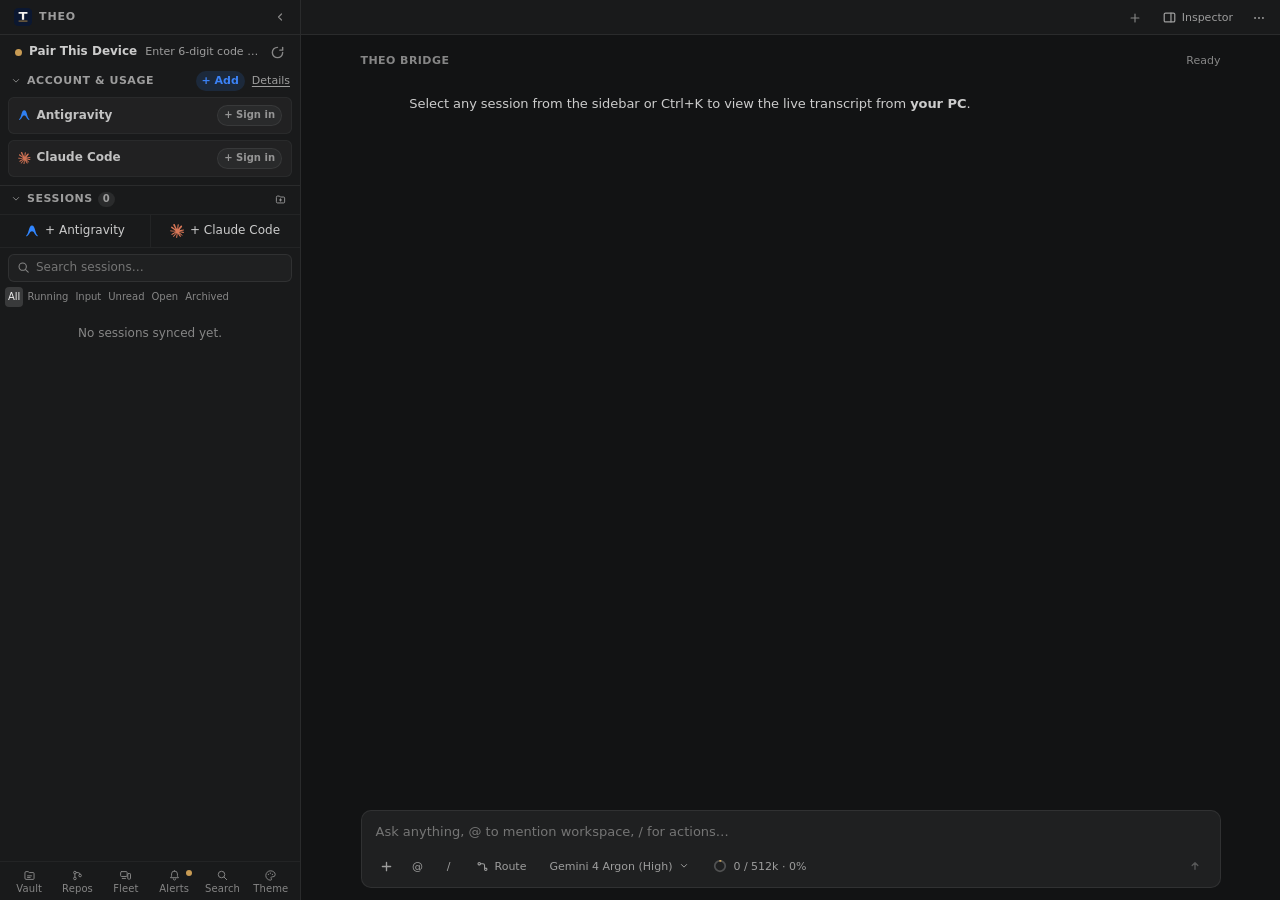
==== commit a3b3f04f: "Release v103: reconcile live background task counts, task-notification cards, and workbench polish" ====
--- a/index.html
+++ b/index.html
@@ -9,11 +9,11 @@
   <meta name="apple-mobile-web-app-title" content="THEO">
   <meta name="description" content="THEO workbench for Google Antigravity and Claude Code.">
   <title>THEO</title>
-  <link rel="manifest" href="manifest.json?v=102">
-  <link rel="icon" type="image/svg+xml" href="icon.svg?v=102">
-  <link rel="icon" type="image/png" sizes="192x192" href="icon-192.png?v=102">
-  <link rel="apple-touch-icon" href="icon-180.png?v=102">
-  <link rel="stylesheet" href="css/theo.css?v=102">
+  <link rel="manifest" href="manifest.json?v=103">
+  <link rel="icon" type="image/svg+xml" href="icon.svg?v=103">
+  <link rel="icon" type="image/png" sizes="192x192" href="icon-192.png?v=103">
+  <link rel="apple-touch-icon" href="icon-180.png?v=103">
+  <link rel="stylesheet" href="css/theo.css?v=103">
   <script id="pre">
     (() => {
       try {
@@ -53,7 +53,7 @@
   <div id="pin-overlay" class="pin-overlay" hidden>
     <div class="pin-card">
       <div class="pin-brand">
-        <img src="icon.svg?v=102" alt="THEO" class="pin-logo">
+        <img src="icon.svg?v=103" alt="THEO" class="pin-logo">
         <div class="pin-title">THEO</div>
         <div class="brass-double-rule"></div>
       </div>
@@ -81,7 +81,7 @@
   <div class="app-shell" id="app-shell">
     <!-- Title bar of the installed desktop app; shown only when the window controls overlay is on -->
     <header class="wco-titlebar" id="wco-titlebar" aria-label="THEO window title bar">
-      <img src="icon.svg?v=102" alt="" class="wco-titlebar-icon">
+      <img src="icon.svg?v=103" alt="" class="wco-titlebar-icon">
       <button type="button" class="wco-titlebar-search" id="wco-titlebar-search" data-open-cmd-palette="1" aria-label="Search sessions and commands (⌘K)">
         <svg viewBox="0 0 16 16" aria-hidden="true"><circle cx="7" cy="7" r="4.5" fill="none" stroke="currentColor" stroke-width="1.5"/><path d="M10.5 10.5L14 14" stroke="currentColor" stroke-width="1.5" stroke-linecap="round"/></svg>
         <span>Search sessions and commands</span>
@@ -94,13 +94,10 @@
       <div class="ide-explorer-sidebar" id="ide-explorer-sidebar">
         <div class="ide-sidebar-top">
           <button type="button" class="ide-brand-home-btn" id="btn-sidebar-brand" data-tab="chat" data-micro-tip="Workbench" aria-label="Open THEO Workbench">
-            <img src="icon.svg?v=102" alt="" class="ide-brand-icon">
+            <img src="icon.svg?v=103" alt="" class="ide-brand-icon">
             <span class="ide-sidebar-heading">THEO</span>
           </button>
           <div class="ide-sidebar-top-actions">
-            <button type="button" class="ide-mini-icon-btn" data-group-act="create" data-micro-tip="New Group" aria-label="New Session Group">
-              <svg viewBox="0 0 16 16"><path d="M2 4.5A1.5 1.5 0 0 1 3.5 3h3l1.5 1.5h4.5A1.5 1.5 0 0 1 14 6v6a1.5 1.5 0 0 1-1.5 1.5h-9A1.5 1.5 0 0 1 2 12z" fill="none" stroke="currentColor" stroke-width="1.4" stroke-linejoin="round"/></svg>
-            </button>
             <button type="button" class="ide-mini-icon-btn" id="btn-toggle-sidebar" data-sidebar-collapse="1" data-micro-tip="Collapse Sidebar (⌘B)" aria-label="Collapse Explorer Sidebar">
               <svg viewBox="0 0 16 16"><path d="M10 4L6 8l4 4" fill="none" stroke="currentColor" stroke-width="1.6" stroke-linecap="round" stroke-linejoin="round"/></svg>
             </button>
@@ -159,12 +156,12 @@
           <summary class="ide-side-summary">
             <span class="ide-side-summary-left">
               <span class="ide-chevron" aria-hidden="true"><svg class="ui-chev" viewBox="0 0 16 16" fill="none" stroke="currentColor" stroke-width="1.3" stroke-linecap="round" stroke-linejoin="round"><path d="M4.5 6L8 9.5L11.5 6"/></svg></span>
-              <span id="ide-bgtasks-heading">SIDE AGENTS &amp; TASKS</span>
+              <span id="ide-bgtasks-heading">BACKGROUND TASKS</span>
               <span class="ide-side-count emerald tabular" id="ide-bgtasks-count">0</span>
             </span>
             <span class="ide-side-summary-right">
               <span class="ide-link-pill" id="ide-bgtasks-unpin" role="button" tabindex="0" data-bg-side-act="unpin" hidden>All</span>
-              <span class="ide-link-pill danger" id="ide-bgtasks-stop-all" role="button" tabindex="0" data-bg-side-act="stop-all" hidden><svg class="ui-icon" viewBox="0 0 16 16" fill="currentColor" aria-hidden="true"><rect x="4" y="4" width="8" height="8" rx="1.6"/></svg><span>Stop</span></span>
+              <span class="ide-link-pill danger" id="ide-bgtasks-stop-all" role="button" tabindex="0" data-bg-side-act="stop-all" hidden><svg class="ui-icon" viewBox="0 0 16 16" fill="currentColor" aria-hidden="true"><rect x="4" y="4" width="8" height="8" rx="1.6"/></svg><span>Stop all</span></span>
             </span>
           </summary>
           <div class="ide-bgtasks-body" id="ide-sidebar-bgtasks"></div>
@@ -179,8 +176,8 @@
               <span class="ide-side-count tabular" id="ide-sidebar-count">0</span>
             </span>
             <span class="ide-side-summary-right">
-              <button type="button" class="ide-link-pill ide-hide-desktop-chip" id="ide-hide-desktop-chip" data-toggle-hide-desktop="1" hidden>Hide Desktop</button>
-              <button type="button" class="ide-link-pill icon-only" data-group-act="create" data-micro-tip="New Group" aria-label="New Session Group"><svg class="ui-icon" viewBox="0 0 16 16" fill="none" stroke="currentColor" stroke-width="1.3" stroke-linecap="round" aria-hidden="true"><path d="M8 3.5v9M3.5 8h9"/></svg></button>
+              <button type="button" class="ide-link-pill ide-hide-desktop-chip" id="ide-hide-desktop-chip" data-toggle-hide-desktop="1" data-micro-tip="Hide Claude Desktop app chats" hidden>Hide Desktop</button>
+              <button type="button" class="ide-link-pill icon-only" data-group-act="create" data-micro-tip="New session group" aria-label="New Session Group"><svg class="ui-icon" viewBox="0 0 16 16" fill="none" stroke="currentColor" stroke-width="1.3" stroke-linecap="round" stroke-linejoin="round" aria-hidden="true"><path d="M2 4.5A1.5 1.5 0 0 1 3.5 3h3l1.3 1.4h4.7A1.5 1.5 0 0 1 14 5.9v5.6a1.5 1.5 0 0 1-1.5 1.5h-9A1.5 1.5 0 0 1 2 11.5z"/><path d="M8 7v3.4M6.3 8.7h3.4"/></svg></button>
             </span>
           </div>
 
@@ -267,7 +264,7 @@
       <!-- Mobile & Compact Top Header -->
       <header class="mobile-topbar">
         <div class="mobile-brand">
-          <img src="icon.svg?v=102" alt="THEO" class="mobile-badge">
+          <img src="icon.svg?v=103" alt="THEO" class="mobile-badge">
           <div class="mobile-brand-copy">
             <div class="mobile-title-row">
               <div class="mobile-wordmark-stack">
@@ -461,7 +458,8 @@
               </button>
               <div class="ide-editor-tabs-scroll" id="ide-editor-tabs" role="tablist" aria-label="Open Session Tabs"></div>
               <div class="ide-editor-tabs-actions">
-                <button type="button" class="ide-tab-add-btn" data-quick-new="antigravity" aria-label="New Antigravity Session Tab"><svg class="ui-icon" viewBox="0 0 16 16" fill="none" stroke="currentColor" stroke-width="1.3" stroke-linecap="round" aria-hidden="true"><path d="M8 3.5v9M3.5 8h9"/></svg></button>
+                <button type="button" class="ide-tab-add-btn" id="btn-editor-tabs-overflow" data-editor-tabs-overflow="1" data-micro-tip="All open tabs" aria-label="List all open session tabs" hidden><svg class="ui-icon" viewBox="0 0 16 16" fill="none" stroke="currentColor" stroke-width="1.4" stroke-linecap="round" stroke-linejoin="round" aria-hidden="true"><path d="M4.5 6L8 9.5L11.5 6"/></svg></button>
+                <button type="button" class="ide-tab-add-btn" id="ide-editor-tabs-add" data-quick-new="antigravity" data-micro-tip="New Antigravity session tab" aria-label="New Antigravity Session Tab"><svg class="ui-icon" viewBox="0 0 16 16" fill="none" stroke="currentColor" stroke-width="1.3" stroke-linecap="round" aria-hidden="true"><path d="M8 3.5v9M3.5 8h9"/></svg></button>
               </div>
             </div>
 
@@ -581,6 +579,7 @@
 
               <!-- Floating VS Code Command Capsule Composer -->
               <form class="chat-composer" id="chat-composer-form">
+                <div class="composer-git-strip tabular" id="composer-git-strip" hidden></div>
                 <div class="composer-box" id="composer-box">
                   <!-- Interactive / & @ Autocomplete Popover -->
                   <div class="composer-slash-popover" id="composer-slash-popover" role="listbox" aria-label="Autocomplete suggestions" hidden></div>
@@ -599,9 +598,10 @@
                       </button>
                       <button type="button" class="composer-icon-pill" id="btn-composer-mention" aria-label="Mention workspace or file">@</button>
                       <button type="button" class="composer-icon-pill" id="btn-composer-slash" aria-label="Run slash action">/</button>
-                      <button type="button" class="composer-route-toggle-pill" id="btn-toggle-composer-route" aria-label="Toggle target host and workspace routing" aria-expanded="false">
-                        <svg class="ui-icon" viewBox="0 0 16 16" fill="none" stroke="currentColor" stroke-width="1.3" stroke-linecap="round" stroke-linejoin="round" aria-hidden="true"><circle cx="4" cy="4.5" r="1.5"/><circle cx="12" cy="11.5" r="1.5"/><path d="M5.5 4.5h3a2 2 0 0 1 2 2v3.5"/></svg><span>Route</span>
+                      <button type="button" class="composer-route-toggle-pill" id="btn-toggle-composer-route" data-micro-tip="Target PC and workspace folder" aria-label="Toggle target host and workspace routing" aria-expanded="false">
+                        <svg class="ui-icon" viewBox="0 0 16 16" fill="none" stroke="currentColor" stroke-width="1.3" stroke-linecap="round" stroke-linejoin="round" aria-hidden="true"><circle cx="4" cy="4.5" r="1.5"/><circle cx="12" cy="11.5" r="1.5"/><path d="M5.5 4.5h3a2 2 0 0 1 2 2v3.5"/></svg><span id="composer-route-pill-label">Route</span>
                       </button>
+                      <button type="button" class="composer-claude-mode-pill" id="composer-claude-mode-btn" data-cycle-claude-mode="1" data-micro-tip="Claude Code permission mode (click to cycle)" aria-label="Cycle Claude Code permission mode" hidden></button>
                       <button type="button" class="composer-model-pill tabular" id="composer-model-btn" aria-haspopup="menu" aria-expanded="false" aria-label="Change Model and Thinking Level">
                         <span id="composer-model-label">Gemini 4 Argon · High</span>
                         <span class="model-pill-chev" aria-hidden="true"><svg class="ui-chev" viewBox="0 0 16 16" fill="none" stroke="currentColor" stroke-width="1.3" stroke-linecap="round" stroke-linejoin="round"><path d="M4.5 6L8 9.5L11.5 6"/></svg></span>
@@ -912,13 +912,13 @@
   <!-- Toast Stack -->
   <div class="toast-stack" id="toast-stack" aria-live="polite"></div>
 
-  <script src="js/endpoints.js?v=102"></script>
-  <script src="js/models.js?v=102"></script>
-  <script src="js/transport.js?v=102"></script>
-  <script src="js/sidebar.js?v=102"></script>
-  <script src="js/inspector.js?v=102"></script>
-  <script src="js/chat.js?v=102"></script>
-  <script src="js/views.js?v=102"></script>
-  <script src="js/app.js?v=102"></script>
+  <script src="js/endpoints.js?v=103"></script>
+  <script src="js/models.js?v=103"></script>
+  <script src="js/transport.js?v=103"></script>
+  <script src="js/sidebar.js?v=103"></script>
+  <script src="js/inspector.js?v=103"></script>
+  <script src="js/chat.js?v=103"></script>
+  <script src="js/views.js?v=103"></script>
+  <script src="js/app.js?v=103"></script>
 </body>
 </html>
--- a/css/theo.css
+++ b/css/theo.css
@@ -5926,8 +5926,11 @@
 }
 
 .ide-sidebar-footer .push-count-badge {
-  top: 2px;
-  right: 2px;
+  top: 1px;
+  right: 3px;
+  min-width: 14px;
+  height: 14px;
+  padding: 0 3px;
 }
 
 @media (max-height: 640px) {
@@ -12620,7 +12623,7 @@
     gap: 7px;
     border-right: 1px solid var(--border-hairline);
     border-top: 1px solid transparent;
-    color: var(--text-secondary);
+    color: var(--text-muted);
     font-size: var(--fs-md);
     transition: background 0.12s ease, color 0.12s ease;
   }
@@ -13130,15 +13133,18 @@
 
   .ide-filter-strip {
     flex-wrap: nowrap;
-    gap: 2px;
-    padding: 0 8px 4px;
+    gap: 1px;
+    padding: 0 5px 4px;
     overflow: hidden;
   }
 
   .ide-filter-strip .ide-fchip {
     flex: 0 1 auto;
-    padding: 1px 5px;
-    font-size: var(--fs-xs);
+    display: inline-flex;
+    align-items: center;
+    gap: 1px;
+    padding: 1px 3px;
+    font-size: var(--fs-2xs);
     line-height: 18px;
     color: var(--text-muted);
     background: transparent;
@@ -13335,7 +13341,7 @@
 
   html[data-theme="dark"]:not([data-palette="velvet"]):not([data-palette="espresso"]) .ide-editor-tab.active {
     border-top-width: 1px;
-    border-top-color: var(--border-subtle);
+    border-top-color: color-mix(in srgb, var(--text-heading) 22%, var(--border-subtle));
   }
 
   html[data-theme="dark"]:not([data-palette="velvet"]):not([data-palette="espresso"]) #ide-questions-count,
@@ -13471,6 +13477,386 @@
   .ide-acct-card:not(:hover):not(:focus-within) .ide-acct-icon-btn[data-account-label] {
     display: none;
   }
+}
+
+/* v103: Task-notification cards, footer badge containment, filter counts, tab overflow menu & composer strips */
+.ide-sidebar-footer .ide-foot-btn .push-count-badge {
+  top: 1px;
+  right: 2px;
+  min-width: 14px;
+  height: 14px;
+  padding: 0 3px;
+  font-size: var(--fs-2xs);
+  line-height: 1;
+  z-index: 3;
+}
+
+.has-unread-badge .conn-dot {
+  display: none;
+}
+
+.ide-fchip {
+  display: inline-flex;
+  align-items: center;
+  gap: 2px;
+}
+
+.ide-fchip-cnt {
+  font-size: var(--fs-2xs);
+  font-weight: 500;
+  line-height: 1;
+  color: var(--text-muted);
+}
+
+.ide-fchip.active .ide-fchip-cnt {
+  color: var(--text-heading);
+}
+
+.ide-acct-mini-pct {
+  font-size: var(--fs-2xs);
+  font-weight: 600;
+  color: var(--text-secondary);
+  padding: 0 4px;
+  border-radius: var(--r-sm);
+  background: var(--tint-1);
+  line-height: 16px;
+}
+
+.ide-acct-mini-pct.warn {
+  color: var(--amber);
+  background: var(--amber-soft);
+}
+
+.ide-acct-mini-pct.crit {
+  color: var(--crimson);
+  background: var(--crimson-soft);
+}
+
+.ide-row-pill.bg-pill[data-pin-bg-session] {
+  cursor: pointer;
+}
+
+.ide-row-pill.bg-pill[data-pin-bg-session]:hover {
+  background: color-mix(in srgb, var(--emerald) 22%, transparent);
+}
+
+#btn-editor-tabs-overflow[hidden] {
+  display: none !important;
+}
+
+.ctx-menu-tab-row {
+  display: flex;
+  align-items: center;
+  gap: 2px;
+  min-width: 0;
+}
+
+.ctx-menu-tab-jump {
+  flex: 1 1 auto;
+  min-width: 0;
+  text-align: left;
+  display: inline-flex;
+  align-items: center;
+  gap: 6px;
+}
+
+.ctx-menu-tab-row.active .ctx-menu-tab-jump {
+  background: var(--tint-2);
+  color: var(--text-heading);
+  font-weight: 600;
+}
+
+.ctx-menu-tab-check {
+  width: 12px;
+  height: 12px;
+  display: inline-flex;
+  align-items: center;
+  justify-content: center;
+  color: var(--steel);
+  flex-shrink: 0;
+}
+
+.ctx-menu-tab-title {
+  min-width: 0;
+  overflow: hidden;
+  text-overflow: ellipsis;
+  white-space: nowrap;
+}
+
+.ctx-menu-tab-sub {
+  font-size: var(--fs-2xs);
+  color: var(--text-muted);
+  flex-shrink: 0;
+  margin-left: auto;
+}
+
+.ctx-menu-tab-close {
+  width: 22px;
+  height: 22px;
+  opacity: 0.78;
+  flex-shrink: 0;
+  border-radius: var(--r-sm);
+}
+
+.turn-task-notif-wrap {
+  width: 100%;
+  max-width: 820px;
+  margin: 2px auto;
+  display: flex;
+  flex-direction: column;
+  gap: 4px;
+}
+
+.vs-task-notif-card {
+  border-radius: var(--r-md);
+  background: var(--tint-1);
+  border: 1px solid var(--border-subtle);
+  font-size: var(--fs-sm);
+  color: var(--text-secondary);
+  overflow: hidden;
+}
+
+.vs-task-notif-summary {
+  list-style: none;
+  display: flex;
+  align-items: center;
+  gap: 7px;
+  padding: 5px 10px;
+  cursor: pointer;
+  min-width: 0;
+  user-select: none;
+}
+
+.vs-task-notif-card.is-static .vs-task-notif-summary {
+  cursor: default;
+}
+
+.vs-task-notif-summary::-webkit-details-marker {
+  display: none;
+}
+
+.vs-task-notif-summary:hover {
+  background: var(--tint-1);
+}
+
+.vs-tn-ico {
+  width: 13px;
+  height: 13px;
+  color: var(--text-muted);
+  display: inline-flex;
+  align-items: center;
+  justify-content: center;
+  flex-shrink: 0;
+}
+
+.vs-tn-badge {
+  font-size: var(--fs-2xs);
+  font-weight: 600;
+  line-height: 1;
+  padding: 2px 6px;
+  border-radius: var(--r-pill);
+  border: 1px solid var(--border-subtle);
+  flex-shrink: 0;
+}
+
+.vs-tn-badge.is-completed {
+  color: var(--emerald);
+  background: var(--emerald-soft);
+  border-color: var(--emerald-line);
+}
+
+.vs-tn-badge.is-stopped {
+  color: var(--amber);
+  background: var(--amber-soft);
+  border-color: var(--amber-line);
+}
+
+.vs-tn-badge.is-failed {
+  color: var(--crimson);
+  background: var(--crimson-soft);
+  border-color: var(--crimson-line);
+}
+
+.vs-tn-badge.is-info {
+  color: var(--steel);
+  background: var(--steel-soft);
+  border-color: var(--steel-line);
+}
+
+.vs-tn-summary {
+  flex: 1 1 auto;
+  min-width: 0;
+  overflow: hidden;
+  text-overflow: ellipsis;
+  white-space: nowrap;
+  color: var(--text-primary);
+}
+
+.vs-tn-id {
+  font-family: var(--font-mono);
+  font-size: var(--fs-2xs);
+  color: var(--text-muted);
+  padding: 1px 5px;
+  border-radius: var(--r-sm);
+  background: var(--tint-1);
+  flex-shrink: 0;
+}
+
+.vs-tn-time {
+  font-size: var(--fs-2xs);
+  color: var(--text-muted);
+  flex-shrink: 0;
+}
+
+.vs-task-notif-card[open] .vs-thought-chev {
+  transform: rotate(90deg);
+}
+
+.vs-task-notif-body {
+  padding: 6px 10px 8px 28px;
+  border-top: 1px solid var(--border-hairline);
+  font-size: var(--fs-xs);
+  line-height: 1.48;
+  color: var(--text-secondary);
+  white-space: pre-wrap;
+  word-break: break-word;
+}
+
+.composer-git-strip {
+  width: 100%;
+  max-width: 860px;
+  margin: 0 auto 4px;
+  padding: 4px 8px 4px 10px;
+  border-radius: var(--r-md);
+  background: var(--bg-ink);
+  border: 1px solid var(--border-subtle);
+  display: flex;
+  align-items: center;
+  justify-content: space-between;
+  gap: 8px;
+  font-size: var(--fs-xs);
+  color: var(--text-secondary);
+}
+
+.composer-git-strip[hidden] {
+  display: none !important;
+}
+
+.composer-git-info-btn {
+  display: inline-flex;
+  align-items: center;
+  gap: 6px;
+  min-width: 0;
+  flex: 1 1 auto;
+  text-align: left;
+  padding: 0;
+  background: transparent;
+  border: none;
+  color: var(--text-primary);
+  font-size: var(--fs-xs);
+  cursor: pointer;
+}
+
+.composer-git-diff {
+  display: inline-flex;
+  align-items: center;
+  gap: 4px;
+  flex-shrink: 0;
+}
+
+.composer-git-diff .diff-add {
+  color: var(--emerald);
+  font-weight: 600;
+}
+
+.composer-git-diff .diff-del {
+  color: var(--crimson);
+  font-weight: 600;
+}
+
+.composer-git-ws {
+  color: var(--text-muted);
+  overflow: hidden;
+  text-overflow: ellipsis;
+  white-space: nowrap;
+}
+
+.composer-git-chev {
+  color: var(--text-muted);
+  display: inline-flex;
+  align-items: center;
+  flex-shrink: 0;
+}
+
+.composer-git-review-btn {
+  height: 22px;
+  padding: 0 8px;
+  border-radius: var(--r-sm);
+  background: var(--tint-2);
+  border: 1px solid var(--border-subtle);
+  color: var(--text-heading);
+  font-size: var(--fs-xs);
+  font-weight: 500;
+  flex-shrink: 0;
+  cursor: pointer;
+}
+
+.composer-git-review-btn:hover {
+  background: var(--tint-3);
+}
+
+.composer-claude-mode-pill {
+  height: 26px;
+  padding: 0 8px;
+  border-radius: var(--r-md);
+  display: inline-flex;
+  align-items: center;
+  gap: 5px;
+  font-size: var(--fs-xs);
+  font-weight: 600;
+  line-height: 1;
+  background: var(--tint-1);
+  border: 1px solid var(--border-subtle);
+  color: var(--text-secondary);
+  flex-shrink: 0;
+  cursor: pointer;
+}
+
+.composer-claude-mode-pill[hidden] {
+  display: none !important;
+}
+
+.claude-mode-pill-dot {
+  width: 6px;
+  height: 6px;
+  border-radius: 50%;
+  background: currentColor;
+  flex-shrink: 0;
+}
+
+.composer-claude-mode-pill.is-bypass {
+  color: var(--amber);
+  background: var(--amber-soft);
+  border-color: var(--amber-line);
+}
+
+.composer-claude-mode-pill.is-auto {
+  color: var(--steel);
+  background: var(--steel-soft);
+  border-color: var(--steel-line);
+}
+
+.composer-claude-mode-pill.is-plan {
+  color: var(--emerald);
+  background: var(--emerald-soft);
+  border-color: var(--emerald-line);
+}
+
+#composer-route-pill-label {
+  max-width: 112px;
+  overflow: hidden;
+  text-overflow: ellipsis;
+  white-space: nowrap;
 }
 
 /* 4. Installed desktop app: with the window controls overlay switched on, THEO draws its own
